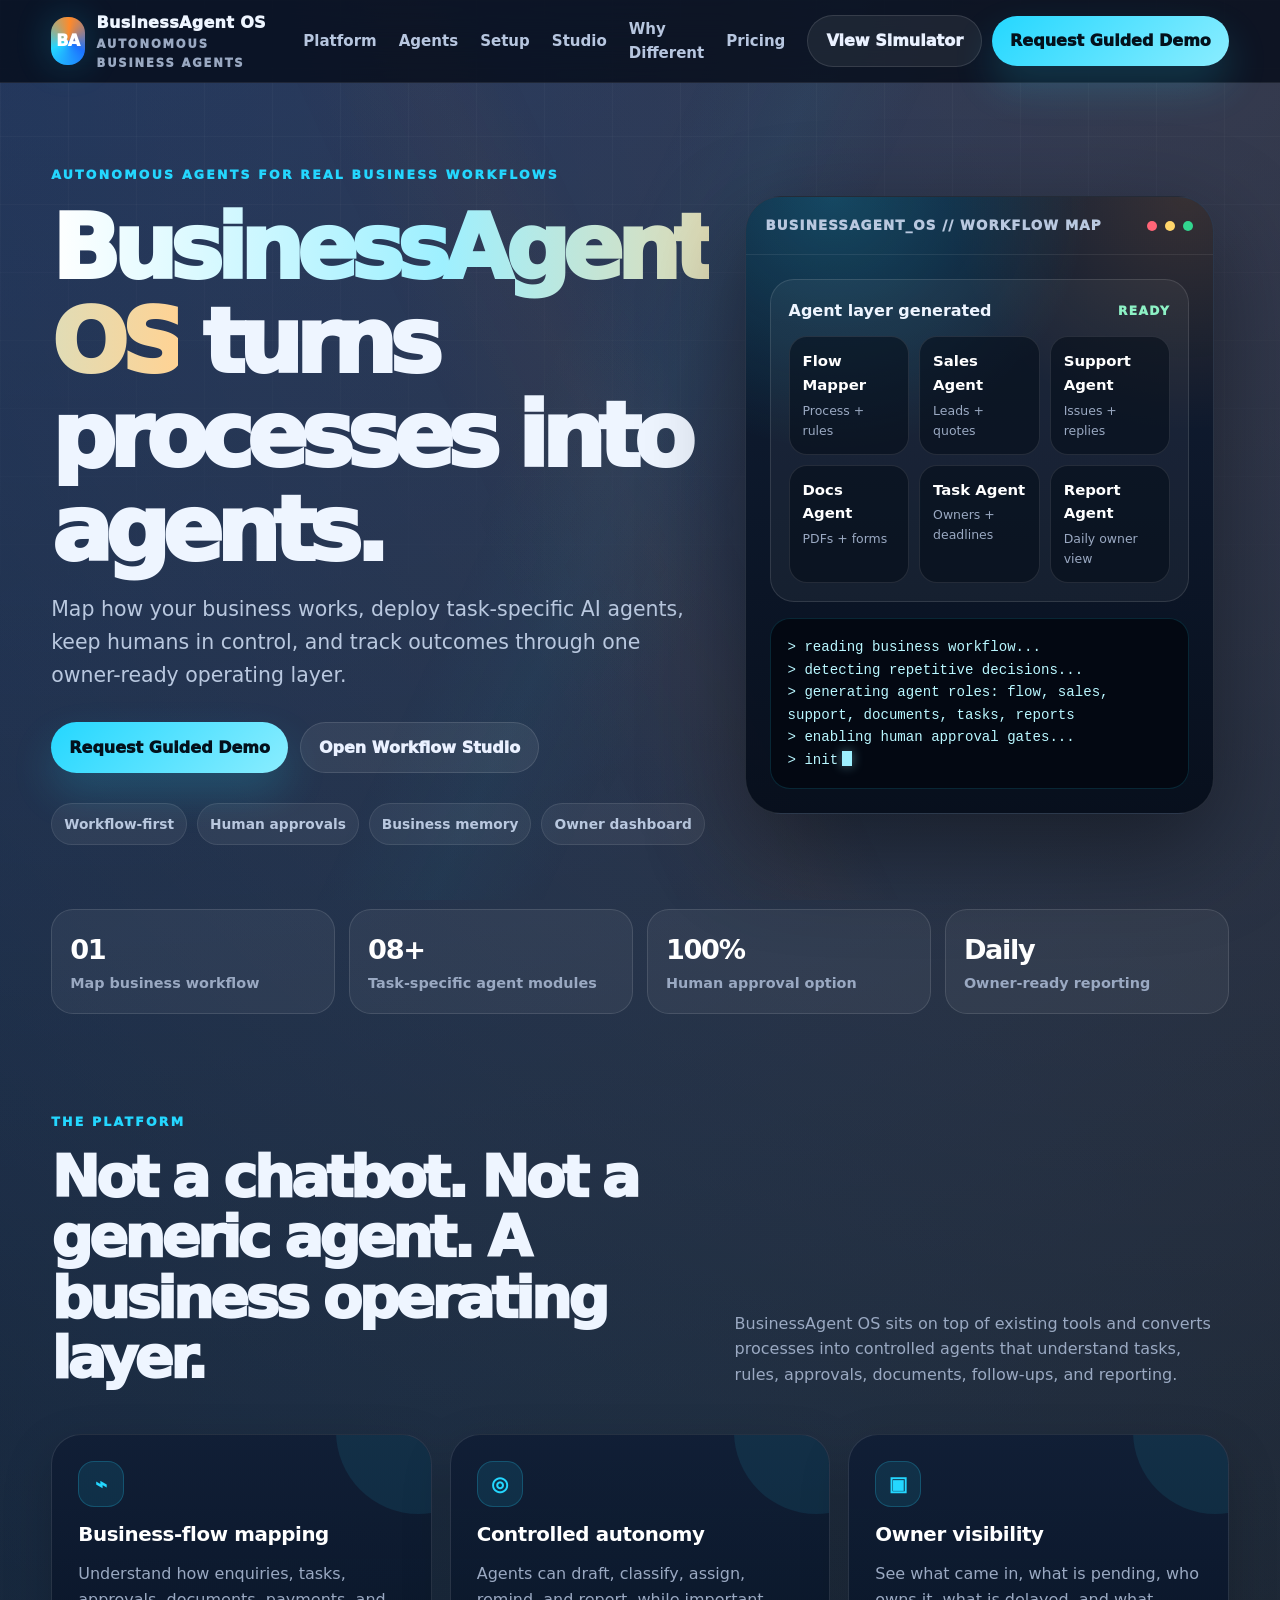
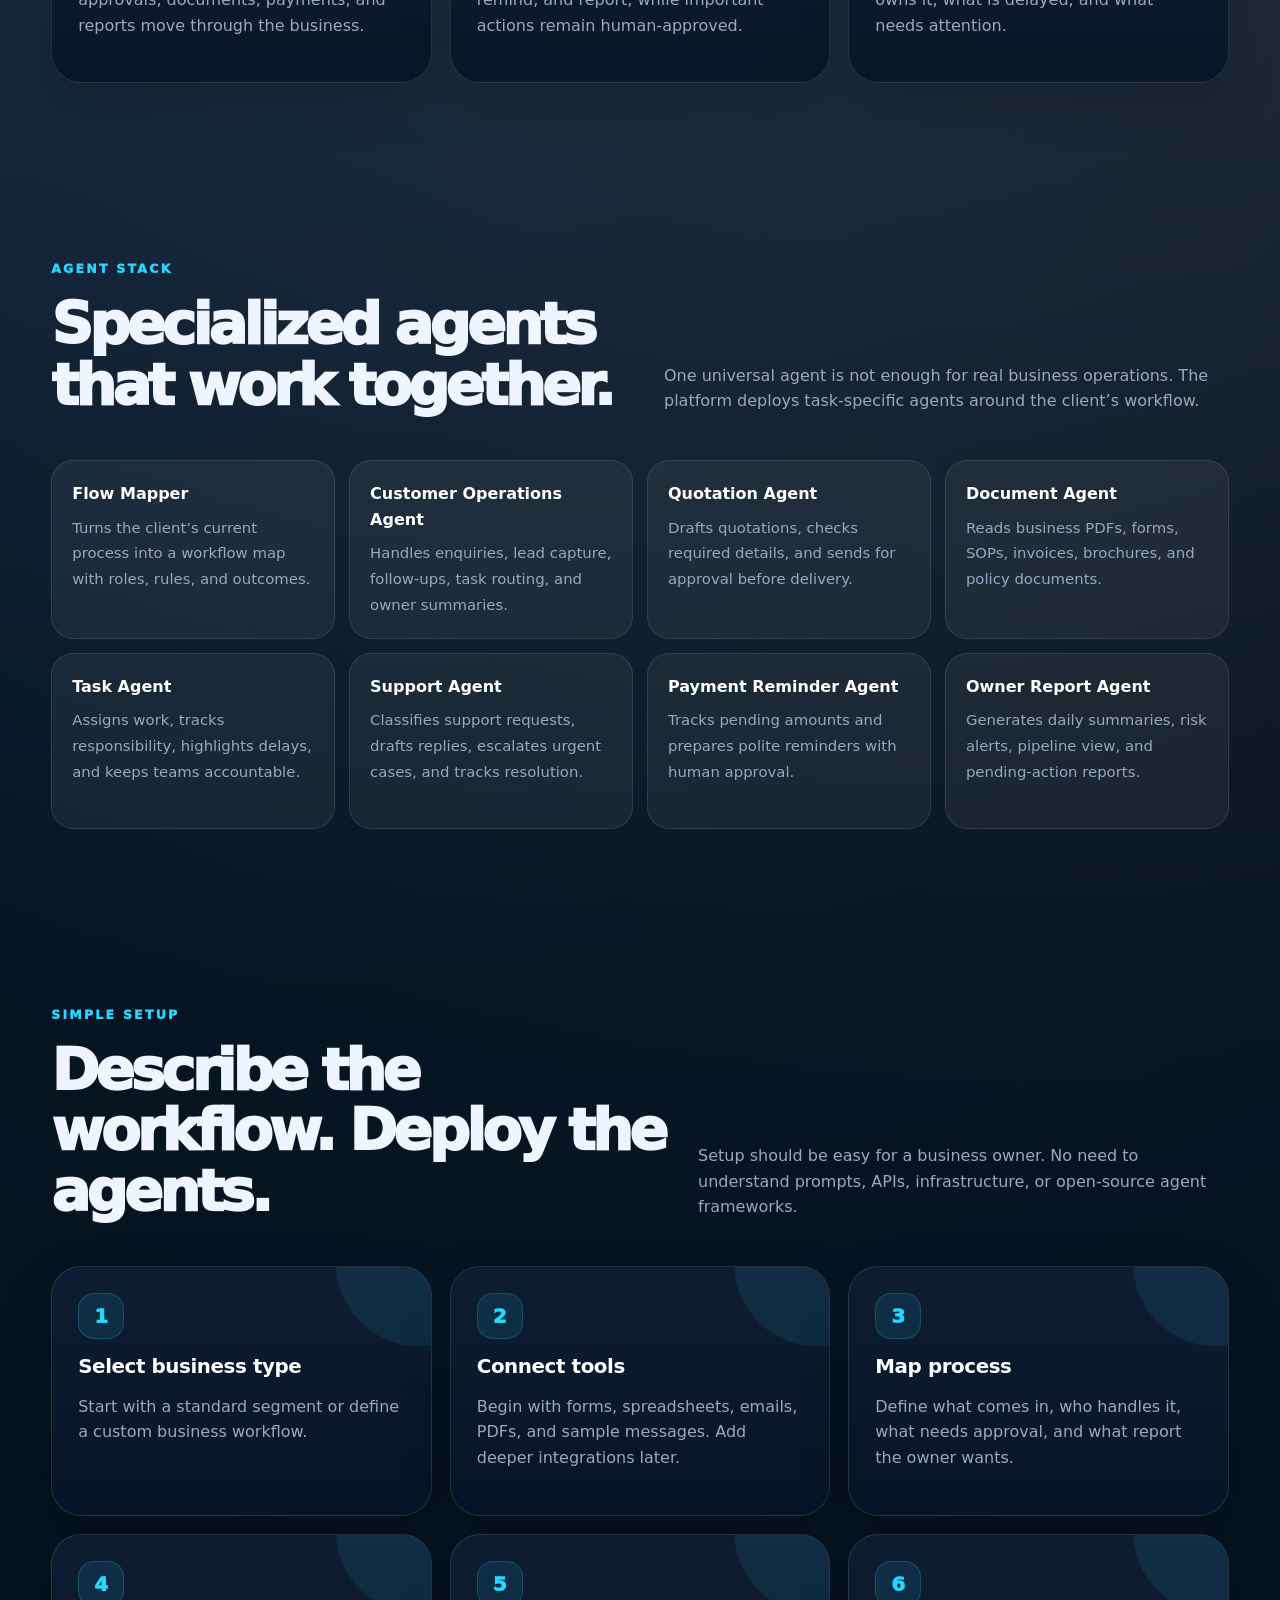
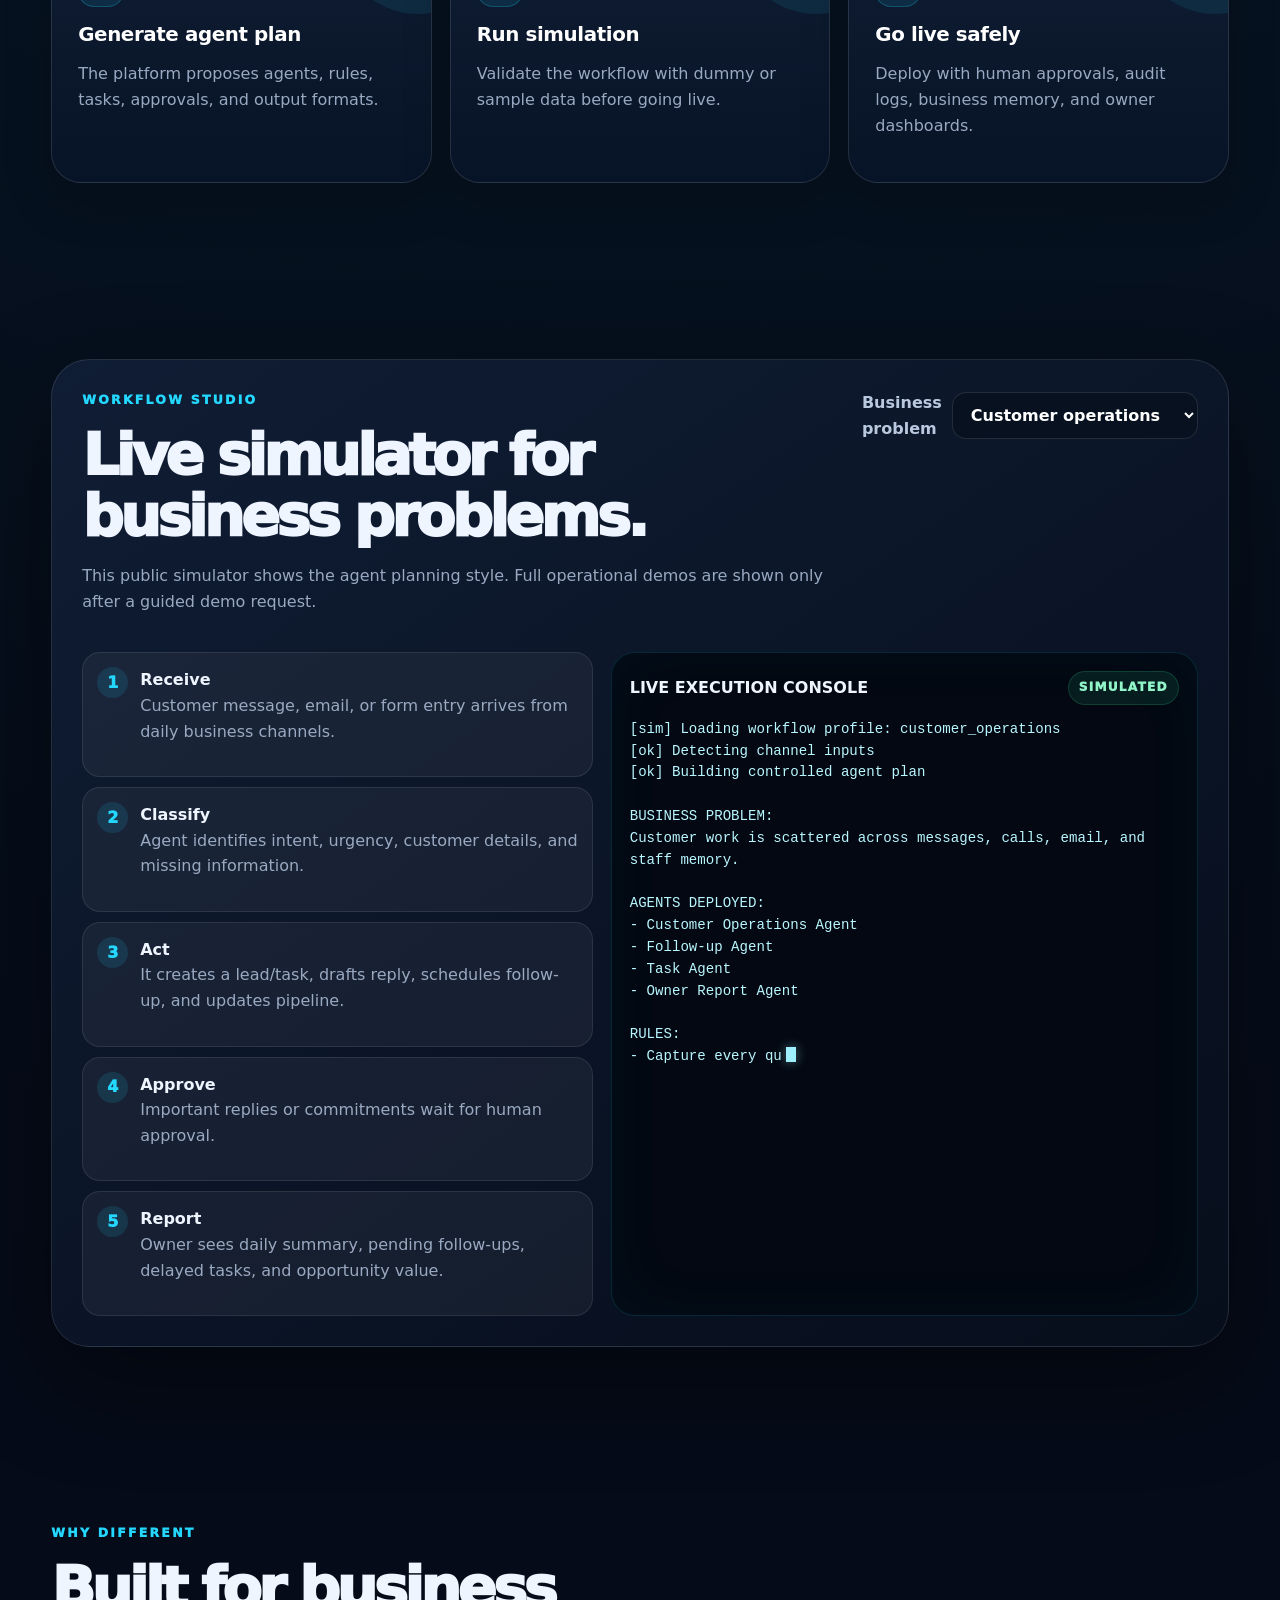
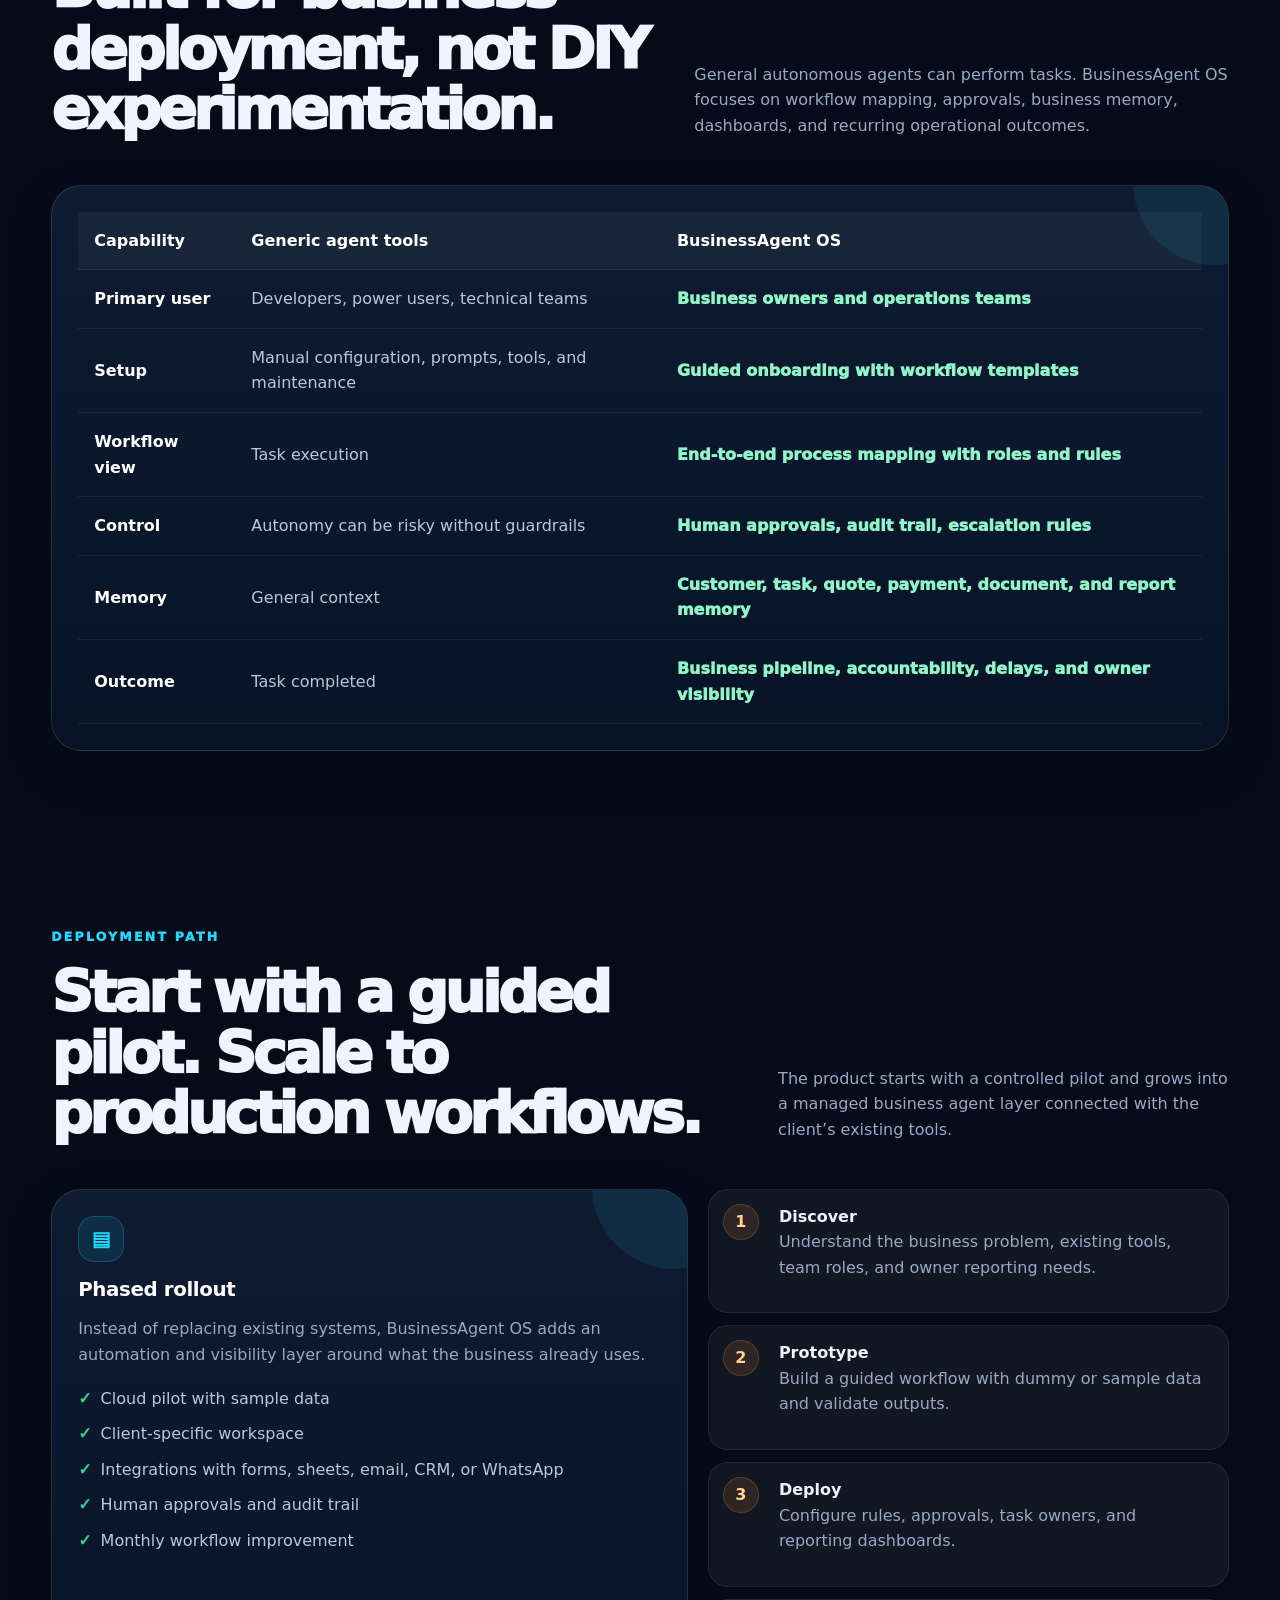
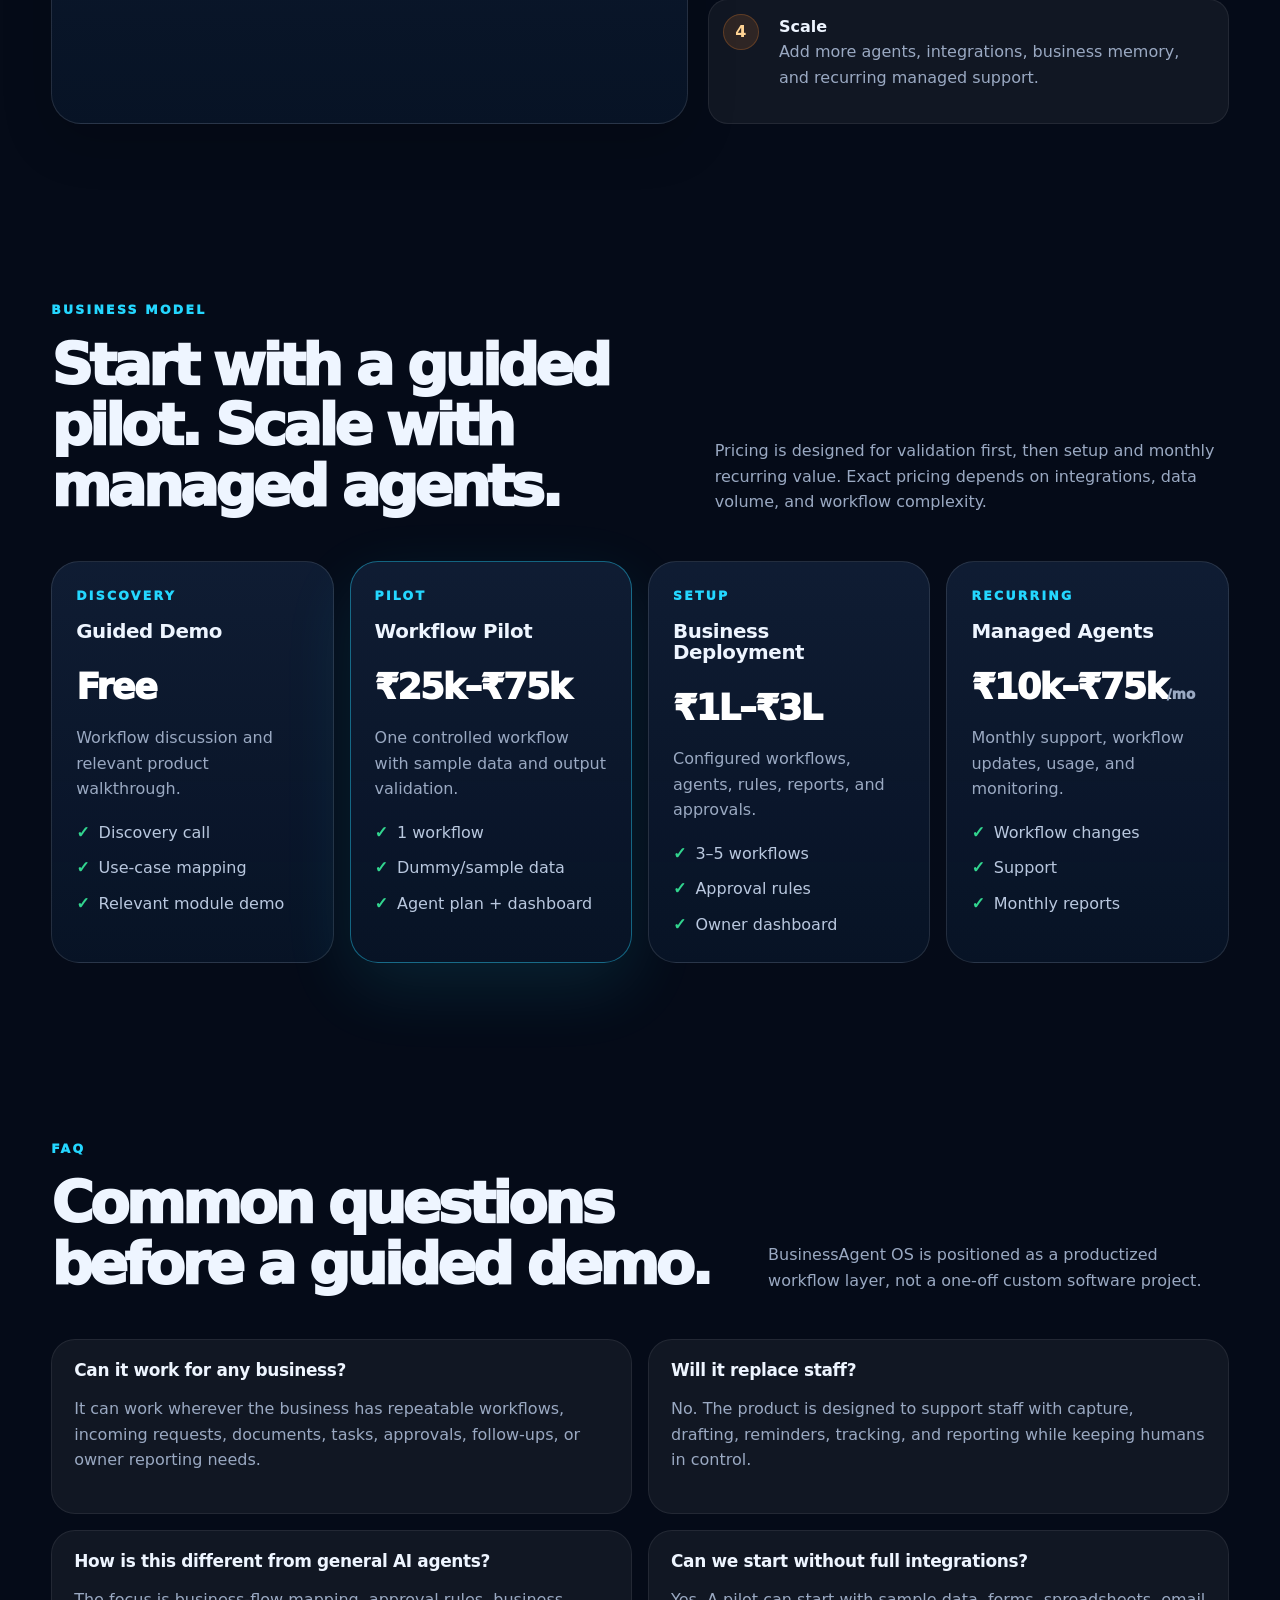
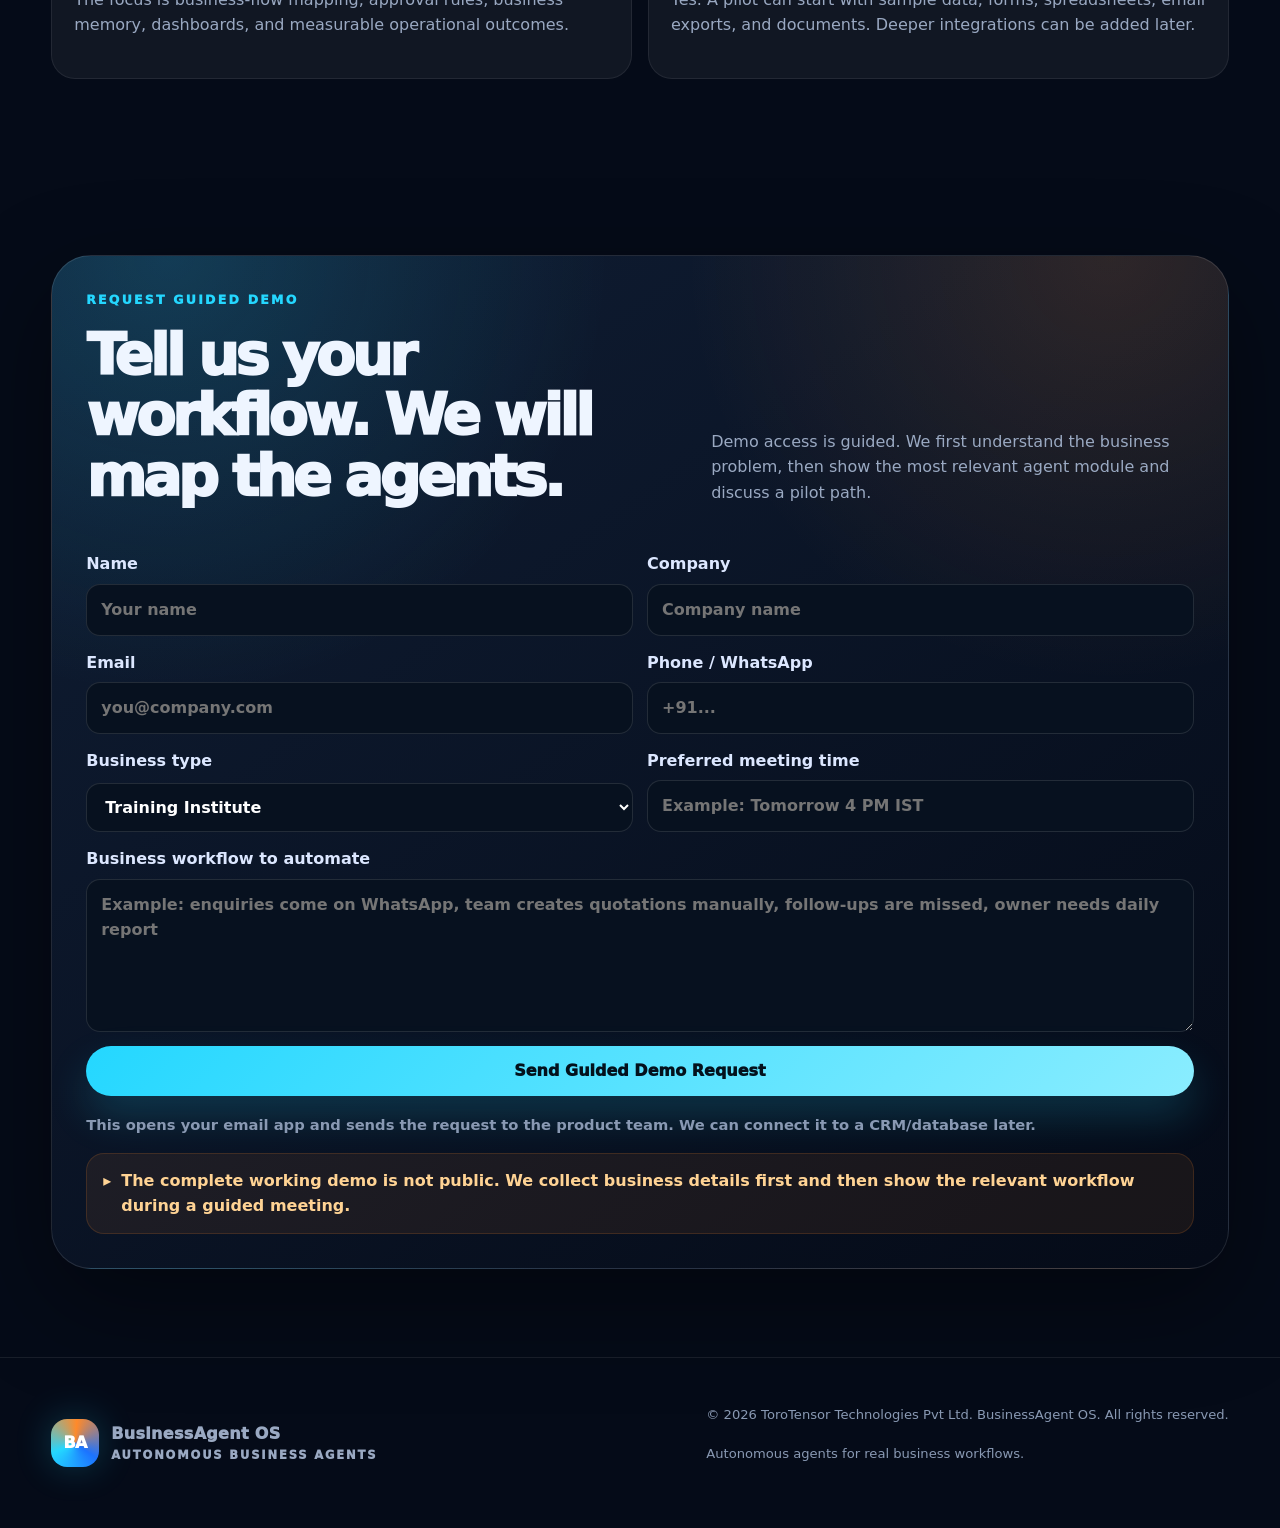
==== index.html @ 876eeb23 "Add files via upload" ====
<!DOCTYPE html>
<html lang="en">
<head>
  <meta charset="UTF-8" />
  <meta name="viewport" content="width=device-width, initial-scale=1.0" />

  <title>BusinessAgent OS | Autonomous Agents for Real Business Workflows</title>
  <meta name="description" content="BusinessAgent OS maps how a business works and deploys controlled AI agents for sales, support, documents, tasks, payments, operations, and owner reporting." />
  <meta name="theme-color" content="#050B18" />
  <meta name="robots" content="index,follow" />
  <meta property="og:title" content="BusinessAgent OS" />
  <meta property="og:description" content="Autonomous agents for real business workflows. Map your process, deploy task-specific agents, and track outcomes." />
  <meta property="og:type" content="website" />

  <style>
    :root{
      --bg:#050B18;
      --bg2:#081426;
      --panel:#0C1629;
      --panel2:#101E35;
      --text:#EEF5FF;
      --muted:#9AA9C2;
      --soft:#C9D8EF;
      --line:rgba(255,255,255,.115);
      --line2:rgba(255,255,255,.075);
      --blue:#1C73FF;
      --cyan:#24D7FF;
      --orange:#FF8A2A;
      --green:#32D58F;
      --red:#FF5876;
      --yellow:#FFD76B;
      --shadow:0 34px 100px rgba(0,0,0,.42);
      --radius:30px;
      --font:Inter, ui-sans-serif, system-ui, -apple-system, BlinkMacSystemFont, "Segoe UI", Roboto, Arial, sans-serif;
    }

    *{box-sizing:border-box}
    html{scroll-behavior:smooth}
    body{
      margin:0;
      font-family:var(--font);
      color:var(--text);
      background:
        radial-gradient(circle at 7% -7%,rgba(28,115,255,.34),transparent 32%),
        radial-gradient(circle at 91% 0%,rgba(255,138,42,.22),transparent 29%),
        radial-gradient(circle at 48% 16%,rgba(36,215,255,.08),transparent 38%),
        var(--bg);
      line-height:1.6;
      overflow-x:hidden;
    }
    body:before{
      content:"";
      position:fixed;inset:0;pointer-events:none;z-index:-2;
      background-image:
        linear-gradient(rgba(255,255,255,.035) 1px,transparent 1px),
        linear-gradient(90deg,rgba(255,255,255,.035) 1px,transparent 1px);
      background-size:68px 68px;
      mask-image:linear-gradient(to bottom,rgba(0,0,0,.92),transparent 78%);
    }
    body:after{
      content:"";
      position:fixed;inset:0;pointer-events:none;z-index:-1;
      background:
        linear-gradient(115deg,transparent 0 42%,rgba(36,215,255,.035) 50%,transparent 58%),
        linear-gradient(245deg,transparent 0 46%,rgba(255,138,42,.032) 52%,transparent 62%);
      opacity:.9;
    }

    a{text-decoration:none;color:inherit}
    button,input,select,textarea{font:inherit}
    button{cursor:pointer}
    .container{width:min(1220px,92%);margin-inline:auto}
    .sr-only{position:absolute;left:-9999px}

    .nav{
      position:sticky;top:0;z-index:50;
      background:rgba(5,11,24,.78);
      border-bottom:1px solid rgba(255,255,255,.08);
      backdrop-filter:blur(22px);
    }
    .nav-inner{
      min-height:82px;
      display:flex;align-items:center;justify-content:space-between;gap:22px;
    }
    .product-brand{display:flex;align-items:center;gap:12px}
    .product-mark{
      width:48px;height:48px;border-radius:16px;
      display:grid;place-items:center;
      background:conic-gradient(from 125deg,var(--blue),var(--cyan),var(--orange),var(--blue));
      box-shadow:0 0 36px rgba(36,215,255,.22);
      color:#fff;font-weight:1000;letter-spacing:-.04em;
    }
    .product-name strong{display:block;font-weight:1000;letter-spacing:.02em}
    .product-name small{display:block;color:var(--muted);font-size:.72rem;letter-spacing:.16em;text-transform:uppercase;font-weight:950}
    .nav-links{display:flex;gap:22px;align-items:center;color:#B7C6DF;font-weight:850;font-size:.94rem}
    .nav-links a{transition:.18s ease}
    .nav-links a:hover{color:white}
    .nav-actions{display:flex;gap:10px;align-items:center}
    .btn{
      min-height:46px;border:0;border-radius:999px;padding:12px 18px;
      display:inline-flex;align-items:center;justify-content:center;gap:9px;
      font-weight:950;white-space:nowrap;transition:.2s ease;
    }
    .btn:hover{transform:translateY(-1px)}
    .btn-primary{background:linear-gradient(135deg,var(--cyan),#8AEDFF);color:#03111C;box-shadow:0 20px 42px rgba(36,215,255,.18)}
    .btn-orange{background:linear-gradient(135deg,var(--orange),#FFD36E);color:#160900;box-shadow:0 20px 42px rgba(255,138,42,.18)}
    .btn-ghost{background:rgba(255,255,255,.065);border:1px solid var(--line);color:#EAF1FF}

    .hero{padding:82px 0 46px}
    .hero-grid{display:grid;grid-template-columns:1.03fr .97fr;gap:36px;align-items:center}
    .eyebrow{
      margin:0 0 16px;color:var(--cyan);text-transform:uppercase;
      letter-spacing:.18em;font-weight:1000;font-size:.78rem;
    }
    h1,h2,h3{margin:0 0 16px;line-height:1.05}
    h1{font-size:clamp(3.3rem,7vw,7.35rem);letter-spacing:-.078em;font-weight:1000}
    h2{font-size:clamp(2.25rem,4.5vw,4.6rem);letter-spacing:-.065em;font-weight:1000}
    h3{font-size:1.24rem;letter-spacing:-.02em}
    p{color:var(--muted);margin:0 0 18px}
    .lead{font-size:clamp(1.06rem,1.6vw,1.28rem);max-width:760px;color:#B9C8DF}
    .gradient-text{
      background:linear-gradient(90deg,#fff,#9EF0FF,#FFD394);
      -webkit-background-clip:text;background-clip:text;color:transparent;
    }
    .hero-actions{display:flex;gap:12px;flex-wrap:wrap;margin:30px 0}
    .trust-row{display:flex;gap:10px;flex-wrap:wrap;margin-top:26px}
    .pill{
      display:inline-flex;align-items:center;gap:8px;padding:9px 12px;border-radius:999px;
      background:rgba(255,255,255,.06);border:1px solid rgba(255,255,255,.09);
      color:#B9C8DF;font-size:.86rem;font-weight:900;
    }

    .console{
      position:relative;overflow:hidden;border-radius:36px;border:1px solid var(--line);
      background:linear-gradient(180deg,rgba(16,30,53,.96),rgba(7,14,27,.96));
      box-shadow:var(--shadow);
    }
    .console:before{
      content:"";position:absolute;inset:-2px;pointer-events:none;
      background:radial-gradient(circle at 19% 0%,rgba(36,215,255,.22),transparent 35%),
                 radial-gradient(circle at 94% 0%,rgba(255,138,42,.16),transparent 31%);
    }
    .console-top{
      position:relative;padding:18px 20px;border-bottom:1px solid var(--line2);
      display:flex;align-items:center;justify-content:space-between;color:#B9C8DF;
      font-weight:950;font-size:.84rem;letter-spacing:.08em;text-transform:uppercase;
    }
    .dots{display:flex;gap:8px}.dot{width:10px;height:10px;border-radius:50%;background:#2D3C55}.dot:nth-child(1){background:#FF6577}.dot:nth-child(2){background:#FFD56A}.dot:nth-child(3){background:#32D58F}
    .console-body{position:relative;padding:24px}
    .os-card{
      border:1px solid var(--line);border-radius:24px;background:rgba(255,255,255,.048);
      padding:18px;margin-bottom:14px;
    }
    .os-card-head{display:flex;justify-content:space-between;gap:12px;align-items:center;margin-bottom:12px}
    .status{color:#8DF1C5;font-weight:1000;font-size:.76rem;letter-spacing:.12em;text-transform:uppercase}
    .agent-map{display:grid;grid-template-columns:repeat(3,1fr);gap:10px}
    .node{
      min-height:84px;border-radius:18px;padding:13px;
      background:rgba(5,11,24,.56);border:1px solid rgba(255,255,255,.10);
      position:relative;overflow:hidden;
    }
    .node:before{
      content:"";position:absolute;inset:0;background:linear-gradient(115deg,transparent,rgba(36,215,255,.05),transparent);
      transform:translateX(-100%);animation:nodeSweep 5.5s ease-in-out infinite;
    }
    .node:nth-child(2):before{animation-delay:.4s}.node:nth-child(3):before{animation-delay:.8s}.node:nth-child(4):before{animation-delay:1.2s}.node:nth-child(5):before{animation-delay:1.6s}.node:nth-child(6):before{animation-delay:2s}
    @keyframes nodeSweep{0%,70%{transform:translateX(-120%)}100%{transform:translateX(120%)}}
    .node b{display:block;color:#fff;font-size:.93rem;position:relative}
    .node span{display:block;color:var(--muted);font-size:.78rem;margin-top:3px;position:relative}
    .terminal{
      margin-top:16px;padding:17px;border-radius:20px;background:#030812;
      border:1px solid rgba(36,215,255,.15);color:#B9F7FF;
      font-family:ui-monospace,SFMono-Regular,Menlo,Consolas,monospace;
      font-size:.88rem;min-height:154px;white-space:pre-wrap;
    }
    .terminal.typing:after,.output-terminal.typing:after{
      content:"";
      display:inline-block;width:10px;height:1.08em;vertical-align:-.15em;margin-left:4px;
      background:#9EF0FF;box-shadow:0 0 12px rgba(158,240,255,.45);
      animation:blinkCursor 1s steps(1,end) infinite;
    }
    @keyframes blinkCursor{0%,49%{opacity:1}50%,100%{opacity:0}}

    .metric-strip{padding:18px 0 10px}
    .metric-grid{display:grid;grid-template-columns:repeat(4,1fr);gap:14px}
    .metric{
      border:1px solid var(--line);background:rgba(255,255,255,.052);border-radius:22px;padding:18px;
    }
    .metric b{display:block;color:white;font-size:1.7rem;letter-spacing:-.05em}
    .metric span{display:block;color:var(--muted);font-size:.9rem;font-weight:850}

    .section{padding:88px 0}
    .section-head{display:flex;justify-content:space-between;gap:30px;align-items:flex-end;margin-bottom:28px}
    .section-head p{max-width:620px}
    .grid-3{display:grid;grid-template-columns:repeat(3,1fr);gap:18px}
    .grid-2{display:grid;grid-template-columns:repeat(2,1fr);gap:20px}
    .card{
      position:relative;overflow:hidden;padding:26px;border-radius:var(--radius);
      background:linear-gradient(180deg,rgba(16,30,53,.92),rgba(8,20,39,.9));
      border:1px solid var(--line);box-shadow:0 18px 50px rgba(0,0,0,.18);
    }
    .card:after{
      content:"";position:absolute;right:-70px;top:-86px;width:165px;height:165px;border-radius:50%;
      background:rgba(36,215,255,.085);pointer-events:none;
    }
    .icon{
      width:46px;height:46px;border-radius:16px;display:grid;place-items:center;margin-bottom:18px;
      background:rgba(36,215,255,.10);color:var(--cyan);border:1px solid rgba(36,215,255,.22);
      font-size:1.25rem;font-weight:1000;
    }
    .card h3{color:white;position:relative}
    .card p,.card ul{position:relative}
    .agent-stack{display:grid;grid-template-columns:repeat(4,1fr);gap:14px}
    .agent-tile{
      padding:20px;border-radius:22px;background:rgba(255,255,255,.055);
      border:1px solid rgba(255,255,255,.10);min-height:176px;transition:.2s ease;
    }
    .agent-tile:hover{transform:translateY(-3px);border-color:rgba(36,215,255,.36);background:rgba(36,215,255,.058)}
    .agent-tile b{display:block;color:white;margin-bottom:8px}
    .agent-tile span{color:var(--muted);font-size:.93rem}

    .studio{
      background:linear-gradient(145deg,rgba(16,30,53,.96),rgba(7,14,27,.96));
      border:1px solid var(--line);border-radius:38px;padding:30px;box-shadow:var(--shadow);
    }
    .studio-top{display:flex;justify-content:space-between;gap:22px;align-items:flex-start;margin-bottom:20px}
    .select-wrap{display:flex;align-items:center;gap:10px;color:#B9C8DF;font-weight:900}
    select,input,textarea{
      background:#07111F;color:white;border:1px solid var(--line);border-radius:14px;
      padding:12px 14px;outline:none;
    }
    input,textarea{width:100%}
    select:focus,input:focus,textarea:focus{border-color:rgba(36,215,255,.52);box-shadow:0 0 0 4px rgba(36,215,255,.08)}
    .sim-grid{display:grid;grid-template-columns:1fr 1.15fr;gap:18px}
    .workflow-list{display:grid;gap:10px}
    .step{
      display:flex;gap:12px;align-items:flex-start;padding:14px;border-radius:18px;
      background:rgba(255,255,255,.05);border:1px solid rgba(255,255,255,.09);
      transition:.18s ease;
    }
    .step:hover{border-color:rgba(36,215,255,.28);background:rgba(36,215,255,.055)}
    .step-num{
      flex:0 0 31px;height:31px;border-radius:50%;display:grid;place-items:center;
      background:rgba(36,215,255,.12);color:var(--cyan);font-weight:1000;
    }
    .sim-output{
      background:#030812;border:1px solid rgba(36,215,255,.15);border-radius:24px;
      padding:18px;min-height:390px;
      box-shadow:inset 0 0 70px rgba(36,215,255,.035);
    }
    .output-head{display:flex;justify-content:space-between;gap:12px;align-items:center;margin-bottom:14px}
    .chip{
      display:inline-flex;padding:6px 10px;border-radius:999px;background:rgba(50,213,143,.1);
      color:#91F5C9;border:1px solid rgba(50,213,143,.18);font-size:.76rem;font-weight:1000;
      text-transform:uppercase;letter-spacing:.1em;
    }
    .output-body{
      white-space:pre-wrap;color:#B9F7FF;font-family:ui-monospace,SFMono-Regular,Menlo,Consolas,monospace;
      font-size:.88rem;line-height:1.55;
    }
    .output-terminal{min-height:320px}

    .comparison{overflow:auto}
    table{width:100%;border-collapse:separate;border-spacing:0;min-width:760px}
    th,td{padding:16px;border-bottom:1px solid var(--line2);text-align:left}
    th{color:white;background:rgba(255,255,255,.045)}
    td{color:#B9C8DF}
    td strong{color:white}
    .yes{color:#91F5C9;font-weight:1000}
    .warn{color:#FFD76B;font-weight:1000}

    .deployment{
      display:grid;grid-template-columns:1.1fr .9fr;gap:20px;align-items:stretch;
    }
    .timeline{display:grid;gap:12px}
    .timeline-row{
      display:grid;grid-template-columns:44px 1fr;gap:12px;align-items:flex-start;
      padding:14px;border-radius:20px;background:rgba(255,255,255,.05);border:1px solid var(--line2);
    }
    .timeline-row b:first-child{
      width:36px;height:36px;border-radius:50%;display:grid;place-items:center;
      background:rgba(255,138,42,.12);color:#FFD394;border:1px solid rgba(255,138,42,.24);
    }

    .pricing{display:grid;grid-template-columns:repeat(4,1fr);gap:16px}
    .price-card{
      background:linear-gradient(180deg,rgba(16,30,53,.94),rgba(8,20,39,.9));
      border:1px solid var(--line);border-radius:28px;padding:24px;
    }
    .price-card.featured{border-color:rgba(36,215,255,.42);box-shadow:0 24px 70px rgba(36,215,255,.11)}
    .price{font-size:2.2rem;font-weight:1000;color:white;letter-spacing:-.05em;margin:10px 0}
    .price small{font-size:.85rem;color:var(--muted);letter-spacing:0}
    ul.clean{list-style:none;padding:0;margin:18px 0 0;display:grid;gap:10px}
    ul.clean li{color:#B9C8DF;display:flex;gap:9px}
    ul.clean li:before{content:"✓";color:var(--green);font-weight:1000}

    .faq-grid{display:grid;grid-template-columns:repeat(2,1fr);gap:16px}
    .faq{padding:22px;border-radius:24px;background:rgba(255,255,255,.052);border:1px solid var(--line2)}
    .faq h3{font-size:1.06rem}

    .request{
      background:
        radial-gradient(circle at 10% 0%,rgba(36,215,255,.17),transparent 30%),
        radial-gradient(circle at 90% 0%,rgba(255,138,42,.14),transparent 29%),
        linear-gradient(145deg,rgba(16,30,53,.98),rgba(5,11,24,.98));
      border:1px solid var(--line);border-radius:40px;padding:34px;box-shadow:var(--shadow);
    }
    .form-grid{display:grid;grid-template-columns:repeat(2,1fr);gap:14px}
    label{display:grid;gap:7px;color:#DCE7FF;font-weight:900}
    label.full{grid-column:1/-1}
    .subtle-note{font-size:.92rem;color:#8999B3;margin-top:10px}
    .form-note{
      margin-top:16px;
      display:flex;gap:10px;align-items:flex-start;
      padding:14px 16px;border-radius:18px;
      background:rgba(255,138,42,.08);border:1px solid rgba(255,138,42,.16);
      color:#FFD394;font-weight:800;
    }

    .footer{padding:46px 0;border-top:1px solid rgba(255,255,255,.08);color:var(--muted)}
    .footer-inner{display:flex;justify-content:space-between;gap:20px;flex-wrap:wrap}
    .footer a{color:#C7D6EC}
    .mini{font-size:.82rem;color:#8999B3}

    @media(max-width:1060px){
      .nav-links{display:none}
      .hero-grid,.grid-2,.sim-grid,.deployment{grid-template-columns:1fr}
      .grid-3{grid-template-columns:1fr 1fr}
      .agent-stack{grid-template-columns:repeat(2,1fr)}
      .pricing{grid-template-columns:repeat(2,1fr)}
      .metric-grid{grid-template-columns:repeat(2,1fr)}
    }
    @media(max-width:680px){
      .nav-actions .btn-ghost{display:none}
      .product-name small{display:none}
      .hero{padding-top:48px}
      h1{font-size:3.15rem}
      .grid-3,.pricing,.form-grid,.faq-grid,.metric-grid{grid-template-columns:1fr}
      .agent-stack{grid-template-columns:1fr}
      .agent-map{grid-template-columns:1fr}
      .section-head{display:block}
      .studio-top{display:block}
      .select-wrap{margin-top:12px;align-items:flex-start;flex-direction:column}
      select{width:100%}
      .request{padding:24px}
    }
  </style>
</head>

<body>
  <nav class="nav">
    <div class="container nav-inner">
      <a class="product-brand" href="#" aria-label="BusinessAgent OS home">
        <span class="product-mark">BA</span>
        <span class="product-name">
          <strong>BusinessAgent OS</strong>
          <small>Autonomous Business Agents</small>
        </span>
      </a>

      <div class="nav-links">
        <a href="#platform">Platform</a>
        <a href="#agents">Agents</a>
        <a href="#setup">Setup</a>
        <a href="#studio">Studio</a>
        <a href="#difference">Why Different</a>
        <a href="#pricing">Pricing</a>
      </div>

      <div class="nav-actions">
        <a class="btn btn-ghost" href="#studio">View Simulator</a>
        <a class="btn btn-primary" href="#request-demo">Request Guided Demo</a>
      </div>
    </div>
  </nav>

  <main>
    <section class="hero">
      <div class="container hero-grid">
        <div>
          <p class="eyebrow">Autonomous agents for real business workflows</p>
          <h1><span class="gradient-text">BusinessAgent OS</span> turns processes into agents.</h1>
          <p class="lead">
            Map how your business works, deploy task-specific AI agents, keep humans in control, and track outcomes through one owner-ready operating layer.
          </p>

          <div class="hero-actions">
            <a class="btn btn-primary" href="#request-demo">Request Guided Demo</a>
            <a class="btn btn-ghost" href="#studio">Open Workflow Studio</a>
          </div>

          <div class="trust-row">
            <span class="pill">Workflow-first</span>
            <span class="pill">Human approvals</span>
            <span class="pill">Business memory</span>
            <span class="pill">Owner dashboard</span>
          </div>
        </div>

        <div class="console" aria-label="BusinessAgent OS live console">
          <div class="console-top">
            <span>BUSINESSAGENT_OS // WORKFLOW MAP</span>
            <span class="dots"><i class="dot"></i><i class="dot"></i><i class="dot"></i></span>
          </div>
          <div class="console-body">
            <div class="os-card">
              <div class="os-card-head">
                <strong>Agent layer generated</strong>
                <span class="status">READY</span>
              </div>
              <div class="agent-map">
                <div class="node"><b>Flow Mapper</b><span>Process + rules</span></div>
                <div class="node"><b>Sales Agent</b><span>Leads + quotes</span></div>
                <div class="node"><b>Support Agent</b><span>Issues + replies</span></div>
                <div class="node"><b>Docs Agent</b><span>PDFs + forms</span></div>
                <div class="node"><b>Task Agent</b><span>Owners + deadlines</span></div>
                <div class="node"><b>Report Agent</b><span>Daily owner view</span></div>
              </div>
            </div>
            <div class="terminal typing" id="heroTerminal"></div>
          </div>
        </div>
      </div>
    </section>

    <section class="metric-strip">
      <div class="container metric-grid">
        <div class="metric"><b>01</b><span>Map business workflow</span></div>
        <div class="metric"><b>08+</b><span>Task-specific agent modules</span></div>
        <div class="metric"><b>100%</b><span>Human approval option</span></div>
        <div class="metric"><b>Daily</b><span>Owner-ready reporting</span></div>
      </div>
    </section>

    <section class="section" id="platform">
      <div class="container">
        <div class="section-head">
          <div>
            <p class="eyebrow">The platform</p>
            <h2>Not a chatbot. Not a generic agent. A business operating layer.</h2>
          </div>
          <p>
            BusinessAgent OS sits on top of existing tools and converts processes into controlled agents that understand tasks, rules, approvals, documents, follow-ups, and reporting.
          </p>
        </div>

        <div class="grid-3">
          <article class="card">
            <div class="icon">⌁</div>
            <h3>Business-flow mapping</h3>
            <p>Understand how enquiries, tasks, approvals, documents, payments, and reports move through the business.</p>
          </article>
          <article class="card">
            <div class="icon">◎</div>
            <h3>Controlled autonomy</h3>
            <p>Agents can draft, classify, assign, remind, and report, while important actions remain human-approved.</p>
          </article>
          <article class="card">
            <div class="icon">▣</div>
            <h3>Owner visibility</h3>
            <p>See what came in, what is pending, who owns it, what is delayed, and what needs attention.</p>
          </article>
        </div>
      </div>
    </section>

    <section class="section" id="agents">
      <div class="container">
        <div class="section-head">
          <div>
            <p class="eyebrow">Agent stack</p>
            <h2>Specialized agents that work together.</h2>
          </div>
          <p>
            One universal agent is not enough for real business operations. The platform deploys task-specific agents around the client’s workflow.
          </p>
        </div>

        <div class="agent-stack">
          <div class="agent-tile"><b>Flow Mapper</b><span>Turns the client’s current process into a workflow map with roles, rules, and outcomes.</span></div>
          <div class="agent-tile"><b>Customer Operations Agent</b><span>Handles enquiries, lead capture, follow-ups, task routing, and owner summaries.</span></div>
          <div class="agent-tile"><b>Quotation Agent</b><span>Drafts quotations, checks required details, and sends for approval before delivery.</span></div>
          <div class="agent-tile"><b>Document Agent</b><span>Reads business PDFs, forms, SOPs, invoices, brochures, and policy documents.</span></div>
          <div class="agent-tile"><b>Task Agent</b><span>Assigns work, tracks responsibility, highlights delays, and keeps teams accountable.</span></div>
          <div class="agent-tile"><b>Support Agent</b><span>Classifies support requests, drafts replies, escalates urgent cases, and tracks resolution.</span></div>
          <div class="agent-tile"><b>Payment Reminder Agent</b><span>Tracks pending amounts and prepares polite reminders with human approval.</span></div>
          <div class="agent-tile"><b>Owner Report Agent</b><span>Generates daily summaries, risk alerts, pipeline view, and pending-action reports.</span></div>
        </div>
      </div>
    </section>

    <section class="section" id="setup">
      <div class="container">
        <div class="section-head">
          <div>
            <p class="eyebrow">Simple setup</p>
            <h2>Describe the workflow. Deploy the agents.</h2>
          </div>
          <p>
            Setup should be easy for a business owner. No need to understand prompts, APIs, infrastructure, or open-source agent frameworks.
          </p>
        </div>

        <div class="grid-3">
          <article class="card"><div class="icon">1</div><h3>Select business type</h3><p>Start with a standard segment or define a custom business workflow.</p></article>
          <article class="card"><div class="icon">2</div><h3>Connect tools</h3><p>Begin with forms, spreadsheets, emails, PDFs, and sample messages. Add deeper integrations later.</p></article>
          <article class="card"><div class="icon">3</div><h3>Map process</h3><p>Define what comes in, who handles it, what needs approval, and what report the owner wants.</p></article>
          <article class="card"><div class="icon">4</div><h3>Generate agent plan</h3><p>The platform proposes agents, rules, tasks, approvals, and output formats.</p></article>
          <article class="card"><div class="icon">5</div><h3>Run simulation</h3><p>Validate the workflow with dummy or sample data before going live.</p></article>
          <article class="card"><div class="icon">6</div><h3>Go live safely</h3><p>Deploy with human approvals, audit logs, business memory, and owner dashboards.</p></article>
        </div>
      </div>
    </section>

    <section class="section" id="studio">
      <div class="container">
        <div class="studio">
          <div class="studio-top">
            <div>
              <p class="eyebrow">Workflow Studio</p>
              <h2>Live simulator for business problems.</h2>
              <p>This public simulator shows the agent planning style. Full operational demos are shown only after a guided demo request.</p>
            </div>
            <label class="select-wrap">
              Business problem
              <select id="scenarioSelect">
                <option value="customer">Customer operations</option>
                <option value="sales">Sales and quotations</option>
                <option value="support">Customer support</option>
                <option value="documents">Document processing</option>
                <option value="payments">Payment reminders</option>
                <option value="operations">Operations tracking</option>
              </select>
            </label>
          </div>

          <div class="sim-grid">
            <div class="workflow-list" id="workflowSteps"></div>
            <div class="sim-output">
              <div class="output-head">
                <strong>LIVE EXECUTION CONSOLE</strong>
                <span class="chip">SIMULATED</span>
              </div>
              <div class="output-body output-terminal" id="simOutput"></div>
            </div>
          </div>
        </div>
      </div>
    </section>

    <section class="section" id="difference">
      <div class="container">
        <div class="section-head">
          <div>
            <p class="eyebrow">Why different</p>
            <h2>Built for business deployment, not DIY experimentation.</h2>
          </div>
          <p>
            General autonomous agents can perform tasks. BusinessAgent OS focuses on workflow mapping, approvals, business memory, dashboards, and recurring operational outcomes.
          </p>
        </div>

        <div class="card comparison">
          <table>
            <thead>
              <tr>
                <th>Capability</th>
                <th>Generic agent tools</th>
                <th>BusinessAgent OS</th>
              </tr>
            </thead>
            <tbody>
              <tr><td><strong>Primary user</strong></td><td>Developers, power users, technical teams</td><td><span class="yes">Business owners and operations teams</span></td></tr>
              <tr><td><strong>Setup</strong></td><td>Manual configuration, prompts, tools, and maintenance</td><td><span class="yes">Guided onboarding with workflow templates</span></td></tr>
              <tr><td><strong>Workflow view</strong></td><td>Task execution</td><td><span class="yes">End-to-end process mapping with roles and rules</span></td></tr>
              <tr><td><strong>Control</strong></td><td>Autonomy can be risky without guardrails</td><td><span class="yes">Human approvals, audit trail, escalation rules</span></td></tr>
              <tr><td><strong>Memory</strong></td><td>General context</td><td><span class="yes">Customer, task, quote, payment, document, and report memory</span></td></tr>
              <tr><td><strong>Outcome</strong></td><td>Task completed</td><td><span class="yes">Business pipeline, accountability, delays, and owner visibility</span></td></tr>
            </tbody>
          </table>
        </div>
      </div>
    </section>

    <section class="section" id="deployment">
      <div class="container">
        <div class="section-head">
          <div>
            <p class="eyebrow">Deployment path</p>
            <h2>Start with a guided pilot. Scale to production workflows.</h2>
          </div>
          <p>
            The product starts with a controlled pilot and grows into a managed business agent layer connected with the client’s existing tools.
          </p>
        </div>

        <div class="deployment">
          <article class="card">
            <div class="icon">▤</div>
            <h3>Phased rollout</h3>
            <p>Instead of replacing existing systems, BusinessAgent OS adds an automation and visibility layer around what the business already uses.</p>
            <ul class="clean">
              <li>Cloud pilot with sample data</li>
              <li>Client-specific workspace</li>
              <li>Integrations with forms, sheets, email, CRM, or WhatsApp</li>
              <li>Human approvals and audit trail</li>
              <li>Monthly workflow improvement</li>
            </ul>
          </article>

          <div class="timeline">
            <div class="timeline-row"><b>1</b><div><strong>Discover</strong><p>Understand the business problem, existing tools, team roles, and owner reporting needs.</p></div></div>
            <div class="timeline-row"><b>2</b><div><strong>Prototype</strong><p>Build a guided workflow with dummy or sample data and validate outputs.</p></div></div>
            <div class="timeline-row"><b>3</b><div><strong>Deploy</strong><p>Configure rules, approvals, task owners, and reporting dashboards.</p></div></div>
            <div class="timeline-row"><b>4</b><div><strong>Scale</strong><p>Add more agents, integrations, business memory, and recurring managed support.</p></div></div>
          </div>
        </div>
      </div>
    </section>

    <section class="section" id="pricing">
      <div class="container">
        <div class="section-head">
          <div>
            <p class="eyebrow">Business model</p>
            <h2>Start with a guided pilot. Scale with managed agents.</h2>
          </div>
          <p>
            Pricing is designed for validation first, then setup and monthly recurring value. Exact pricing depends on integrations, data volume, and workflow complexity.
          </p>
        </div>

        <div class="pricing">
          <article class="price-card">
            <p class="eyebrow">Discovery</p>
            <h3>Guided Demo</h3>
            <div class="price">Free</div>
            <p>Workflow discussion and relevant product walkthrough.</p>
            <ul class="clean"><li>Discovery call</li><li>Use-case mapping</li><li>Relevant module demo</li></ul>
          </article>
          <article class="price-card featured">
            <p class="eyebrow">Pilot</p>
            <h3>Workflow Pilot</h3>
            <div class="price">₹25k–₹75k</div>
            <p>One controlled workflow with sample data and output validation.</p>
            <ul class="clean"><li>1 workflow</li><li>Dummy/sample data</li><li>Agent plan + dashboard</li></ul>
          </article>
          <article class="price-card">
            <p class="eyebrow">Setup</p>
            <h3>Business Deployment</h3>
            <div class="price">₹1L–₹3L</div>
            <p>Configured workflows, agents, rules, reports, and approvals.</p>
            <ul class="clean"><li>3–5 workflows</li><li>Approval rules</li><li>Owner dashboard</li></ul>
          </article>
          <article class="price-card">
            <p class="eyebrow">Recurring</p>
            <h3>Managed Agents</h3>
            <div class="price">₹10k–₹75k<small>/mo</small></div>
            <p>Monthly support, workflow updates, usage, and monitoring.</p>
            <ul class="clean"><li>Workflow changes</li><li>Support</li><li>Monthly reports</li></ul>
          </article>
        </div>
      </div>
    </section>

    <section class="section" id="faq">
      <div class="container">
        <div class="section-head">
          <div>
            <p class="eyebrow">FAQ</p>
            <h2>Common questions before a guided demo.</h2>
          </div>
          <p>BusinessAgent OS is positioned as a productized workflow layer, not a one-off custom software project.</p>
        </div>

        <div class="faq-grid">
          <article class="faq"><h3>Can it work for any business?</h3><p>It can work wherever the business has repeatable workflows, incoming requests, documents, tasks, approvals, follow-ups, or owner reporting needs.</p></article>
          <article class="faq"><h3>Will it replace staff?</h3><p>No. The product is designed to support staff with capture, drafting, reminders, tracking, and reporting while keeping humans in control.</p></article>
          <article class="faq"><h3>How is this different from general AI agents?</h3><p>The focus is business-flow mapping, approval rules, business memory, dashboards, and measurable operational outcomes.</p></article>
          <article class="faq"><h3>Can we start without full integrations?</h3><p>Yes. A pilot can start with sample data, forms, spreadsheets, email exports, and documents. Deeper integrations can be added later.</p></article>
        </div>
      </div>
    </section>

    <section class="section" id="request-demo">
      <div class="container">
        <div class="request">
          <div class="section-head">
            <div>
              <p class="eyebrow">Request guided demo</p>
              <h2>Tell us your workflow. We will map the agents.</h2>
            </div>
            <p>
              Demo access is guided. We first understand the business problem, then show the most relevant agent module and discuss a pilot path.
            </p>
          </div>

          <form id="demoForm" class="form-grid">
            <label>Name<input id="name" type="text" placeholder="Your name" required></label>
            <label>Company<input id="company" type="text" placeholder="Company name"></label>
            <label>Email<input id="email" type="email" placeholder="you@company.com" required></label>
            <label>Phone / WhatsApp<input id="phone" type="tel" placeholder="+91..." required></label>
            <label>Business type
              <select id="segment">
                <option>Training Institute</option>
                <option>Clinic / Diagnostic Center</option>
                <option>Dealer / Distributor</option>
                <option>Real Estate Consultant</option>
                <option>Service Business</option>
                <option>Manufacturing / Operations</option>
                <option>Custom Business Workflow</option>
              </select>
            </label>
            <label>Preferred meeting time<input id="meeting" type="text" placeholder="Example: Tomorrow 4 PM IST"></label>
            <label class="full">Business workflow to automate
              <textarea id="message" rows="5" placeholder="Example: enquiries come on WhatsApp, team creates quotations manually, follow-ups are missed, owner needs daily report"></textarea>
            </label>
            <label class="full">
              <button class="btn btn-primary" type="submit">Send Guided Demo Request</button>
              <span class="subtle-note">This opens your email app and sends the request to the product team. We can connect it to a CRM/database later.</span>
            </label>
          </form>

          <div class="form-note">
            <span>▸</span>
            <span>The complete working demo is not public. We collect business details first and then show the relevant workflow during a guided meeting.</span>
          </div>
        </div>
      </div>
    </section>
  </main>

  <footer class="footer">
    <div class="container footer-inner">
      <div class="product-brand">
        <span class="product-mark">BA</span>
        <span class="product-name">
          <strong>BusinessAgent OS</strong>
          <small>Autonomous Business Agents</small>
        </span>
      </div>
      <div>
        <p class="mini">© <span id="year"></span> ToroTensor Technologies Pvt Ltd. BusinessAgent OS. All rights reserved.</p>
        <p class="mini">Autonomous agents for real business workflows.</p>
      </div>
    </div>
  </footer>

  <script>
    const heroLines = [
      "> reading business workflow...",
      "> detecting repetitive decisions...",
      "> generating agent roles: flow, sales, support, documents, tasks, reports",
      "> enabling human approval gates...",
      "> initializing business memory...",
      "> owner dashboard ready.",
      "> system status: guided deployment mode"
    ];

    const scenarios = {
      customer: {
        steps: [
          ["Receive", "Customer message, email, or form entry arrives from daily business channels."],
          ["Classify", "Agent identifies intent, urgency, customer details, and missing information."],
          ["Act", "It creates a lead/task, drafts reply, schedules follow-up, and updates pipeline."],
          ["Approve", "Important replies or commitments wait for human approval."],
          ["Report", "Owner sees daily summary, pending follow-ups, delayed tasks, and opportunity value."]
        ],
        output: `[sim] Loading workflow profile: customer_operations
[ok] Detecting channel inputs
[ok] Building controlled agent plan

BUSINESS PROBLEM:
Customer work is scattered across messages, calls, email, and staff memory.

AGENTS DEPLOYED:
- Customer Operations Agent
- Follow-up Agent
- Task Agent
- Owner Report Agent

RULES:
- Capture every qualified customer input
- Draft replies but keep approvals enabled
- Track all follow-ups until closure
- Report pending work to owner daily

OUTCOME:
Customer work becomes visible, trackable, and recoverable.`
      },
      sales: {
        steps: [
          ["Capture", "Sales request is captured from message, email, form, or spreadsheet."],
          ["Qualify", "Agent extracts product, quantity, urgency, value, location, and missing details."],
          ["Quote", "Quotation Agent drafts pricing and asks for approval before sending."],
          ["Follow-up", "Follow-up Agent tracks next action until the deal is closed or lost."],
          ["Report", "Owner Report Agent shows pipeline value, delayed quotes, and pending actions."]
        ],
        output: `[sim] Loading workflow profile: sales_and_quotations
[ok] Reading pricing and approval rules
[ok] Creating quote-control workflow

BUSINESS PROBLEM:
Sales enquiries are received, but quotations and follow-ups are not consistently tracked.

AGENTS DEPLOYED:
- Lead Agent
- Quotation Agent
- Follow-up Agent
- Owner Report Agent

RULES:
- No quotation without approval
- High-value leads assigned to senior team
- Follow-up every 24 hours until status changes
- Owner receives daily pipeline report

OUTCOME:
No enquiry gets buried. Every quote and opportunity becomes visible.`
      },
      support: {
        steps: [
          ["Receive", "Support request arrives from WhatsApp, email, website, or staff entry."],
          ["Classify", "Agent identifies issue type, urgency, customer, and required department."],
          ["Respond", "Support Agent drafts reply or asks for missing information."],
          ["Escalate", "Critical cases are escalated to the right team with context."],
          ["Track", "Owner dashboard shows open, delayed, resolved, and repeated issues."]
        ],
        output: `[sim] Loading workflow profile: customer_support
[ok] Building issue classification
[ok] Building escalation logic

BUSINESS PROBLEM:
Support requests are handled manually, but repeated issues and delayed responses are hard to track.

AGENTS DEPLOYED:
- Support Agent
- Task Agent
- Escalation Agent
- Report Agent

RULES:
- Urgent issues escalate immediately
- Early-stage replies require approval
- Repeated complaints are flagged
- Daily support summary goes to owner

OUTCOME:
Support becomes consistent, trackable, and accountable.`
      },
      documents: {
        steps: [
          ["Upload", "PDFs, forms, invoices, brochures, SOPs, or policy documents are added."],
          ["Extract", "Document Agent extracts key facts, dates, values, obligations, and missing items."],
          ["Generate", "It prepares summaries, checklists, replies, reports, or draft documents."],
          ["Verify", "Human approval is required before external use."],
          ["Store", "Important facts are added to business memory for future workflows."]
        ],
        output: `[sim] Loading workflow profile: document_processing
[ok] Indexing document actions
[ok] Creating review checkpoints

BUSINESS PROBLEM:
Documents contain business-critical information, but they remain passive files.

AGENTS DEPLOYED:
- Document Agent
- Checklist Agent
- Drafting Agent
- Memory Agent

RULES:
- Source document references preserved
- Human review required for final output
- Missing information is flagged
- Key data stored in business memory

OUTCOME:
Documents become actionable business inputs.`
      },
      payments: {
        steps: [
          ["Detect", "Agent identifies pending payments from notes, sheets, invoices, or status fields."],
          ["Prioritize", "It ranks pending amounts by due date, value, and risk."],
          ["Draft", "Payment Reminder Agent drafts polite reminders."],
          ["Approve", "Human approval is required before sending reminders."],
          ["Track", "Owner report shows overdue, collected, and at-risk revenue."]
        ],
        output: `[sim] Loading workflow profile: payment_reminders
[ok] Calculating follow-up priorities
[ok] Enabling approval-controlled reminders

BUSINESS PROBLEM:
Pending revenue exists, but payment follow-up depends on staff memory and manual tracking.

AGENTS DEPLOYED:
- Payment Reminder Agent
- Invoice Status Agent
- Follow-up Agent
- Owner Report Agent

RULES:
- No reminder sent without approval
- Tone changes by customer type and delay
- High-value overdue amounts are escalated
- Collections report sent daily/weekly

OUTCOME:
Pending revenue becomes visible and follow-up becomes disciplined.`
      },
      operations: {
        steps: [
          ["Map", "Business process is mapped from request to delivery or completion."],
          ["Assign", "Task Agent assigns responsibility and deadlines to team members."],
          ["Monitor", "Delays, dependencies, and pending approvals are tracked."],
          ["Notify", "Agent sends internal reminders and escalations."],
          ["Report", "Owner sees bottlenecks, team accountability, and daily progress."]
        ],
        output: `[sim] Loading workflow profile: operations_tracking
[ok] Mapping execution dependencies
[ok] Building delay detection rules

BUSINESS PROBLEM:
Daily operations move across people, messages, notes, and tools without a single execution view.

AGENTS DEPLOYED:
- Workflow Mapper
- Task Agent
- Delay Detection Agent
- Owner Report Agent

RULES:
- Every task has owner and due date
- Delays are escalated
- Approvals are tracked
- Daily status report sent to owner

OUTCOME:
Execution becomes visible without replacing existing tools.`
      }
    };

    let typingTimer = null;
    let heroTimer = null;

    function typeText(target, text, speed = 12){
      if(typingTimer){ clearInterval(typingTimer); }
      target.textContent = "";
      target.classList.add("typing");
      let i = 0;
      typingTimer = setInterval(() => {
        target.textContent = text.slice(0, i);
        i++;
        if(i > text.length){
          clearInterval(typingTimer);
          target.textContent = text;
          target.classList.remove("typing");
        }
      }, speed);
    }

    function typeHero(){
      const target = document.getElementById("heroTerminal");
      if(heroTimer){ clearInterval(heroTimer); }
      target.textContent = "";
      target.classList.add("typing");
      const text = heroLines.join("\n");
      let i = 0;
      heroTimer = setInterval(() => {
        target.textContent = text.slice(0, i);
        i++;
        if(i > text.length){
          clearInterval(heroTimer);
          target.textContent = text;
          target.classList.remove("typing");
          setTimeout(typeHero, 5200);
        }
      }, 18);
    }

    function renderScenario(key){
      const s = scenarios[key];
      document.getElementById("workflowSteps").innerHTML = s.steps.map((step, idx) => `
        <div class="step">
          <span class="step-num">${idx + 1}</span>
          <div><strong>${step[0]}</strong><p>${step[1]}</p></div>
        </div>
      `).join("");
      typeText(document.getElementById("simOutput"), s.output, 9);
    }

    document.getElementById("scenarioSelect").addEventListener("change", e => renderScenario(e.target.value));
    renderScenario("customer");
    typeHero();

    document.getElementById("demoForm").addEventListener("submit", function(e){
      e.preventDefault();
      const name = document.getElementById("name").value.trim();
      const company = document.getElementById("company").value.trim();
      const email = document.getElementById("email").value.trim();
      const phone = document.getElementById("phone").value.trim();
      const segment = document.getElementById("segment").value;
      const meeting = document.getElementById("meeting").value.trim();
      const message = document.getElementById("message").value.trim();

      const subject = encodeURIComponent("Guided Demo Request - BusinessAgent OS");
      const body = encodeURIComponent(
`Name: ${name}
Company: ${company}
Email: ${email}
Phone/WhatsApp: ${phone}
Business type: ${segment}
Preferred meeting time: ${meeting}

Business workflow to automate:
${message}`
      );

      window.location.href = `mailto:info@torotensor.com?subject=${subject}&body=${body}`;
    });

    document.getElementById("year").textContent = new Date().getFullYear();
  </script>
</body>
</html>
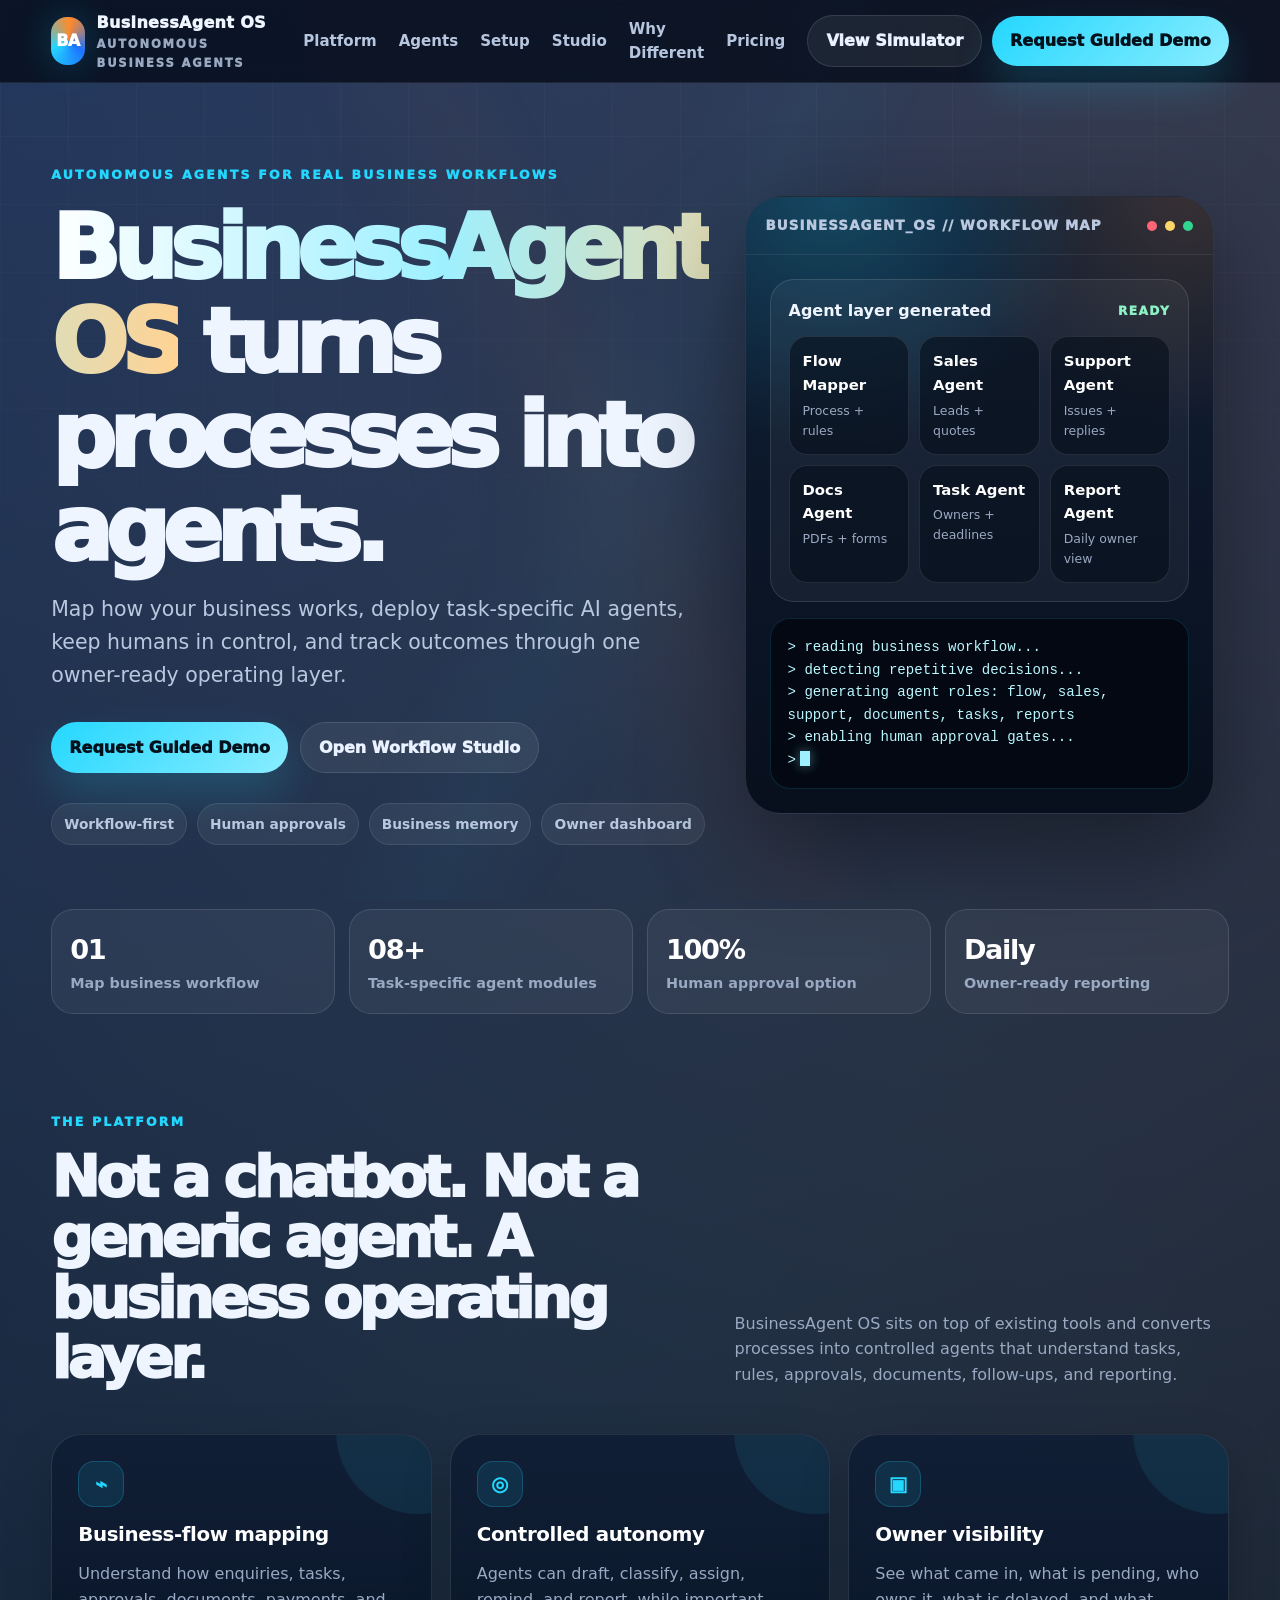
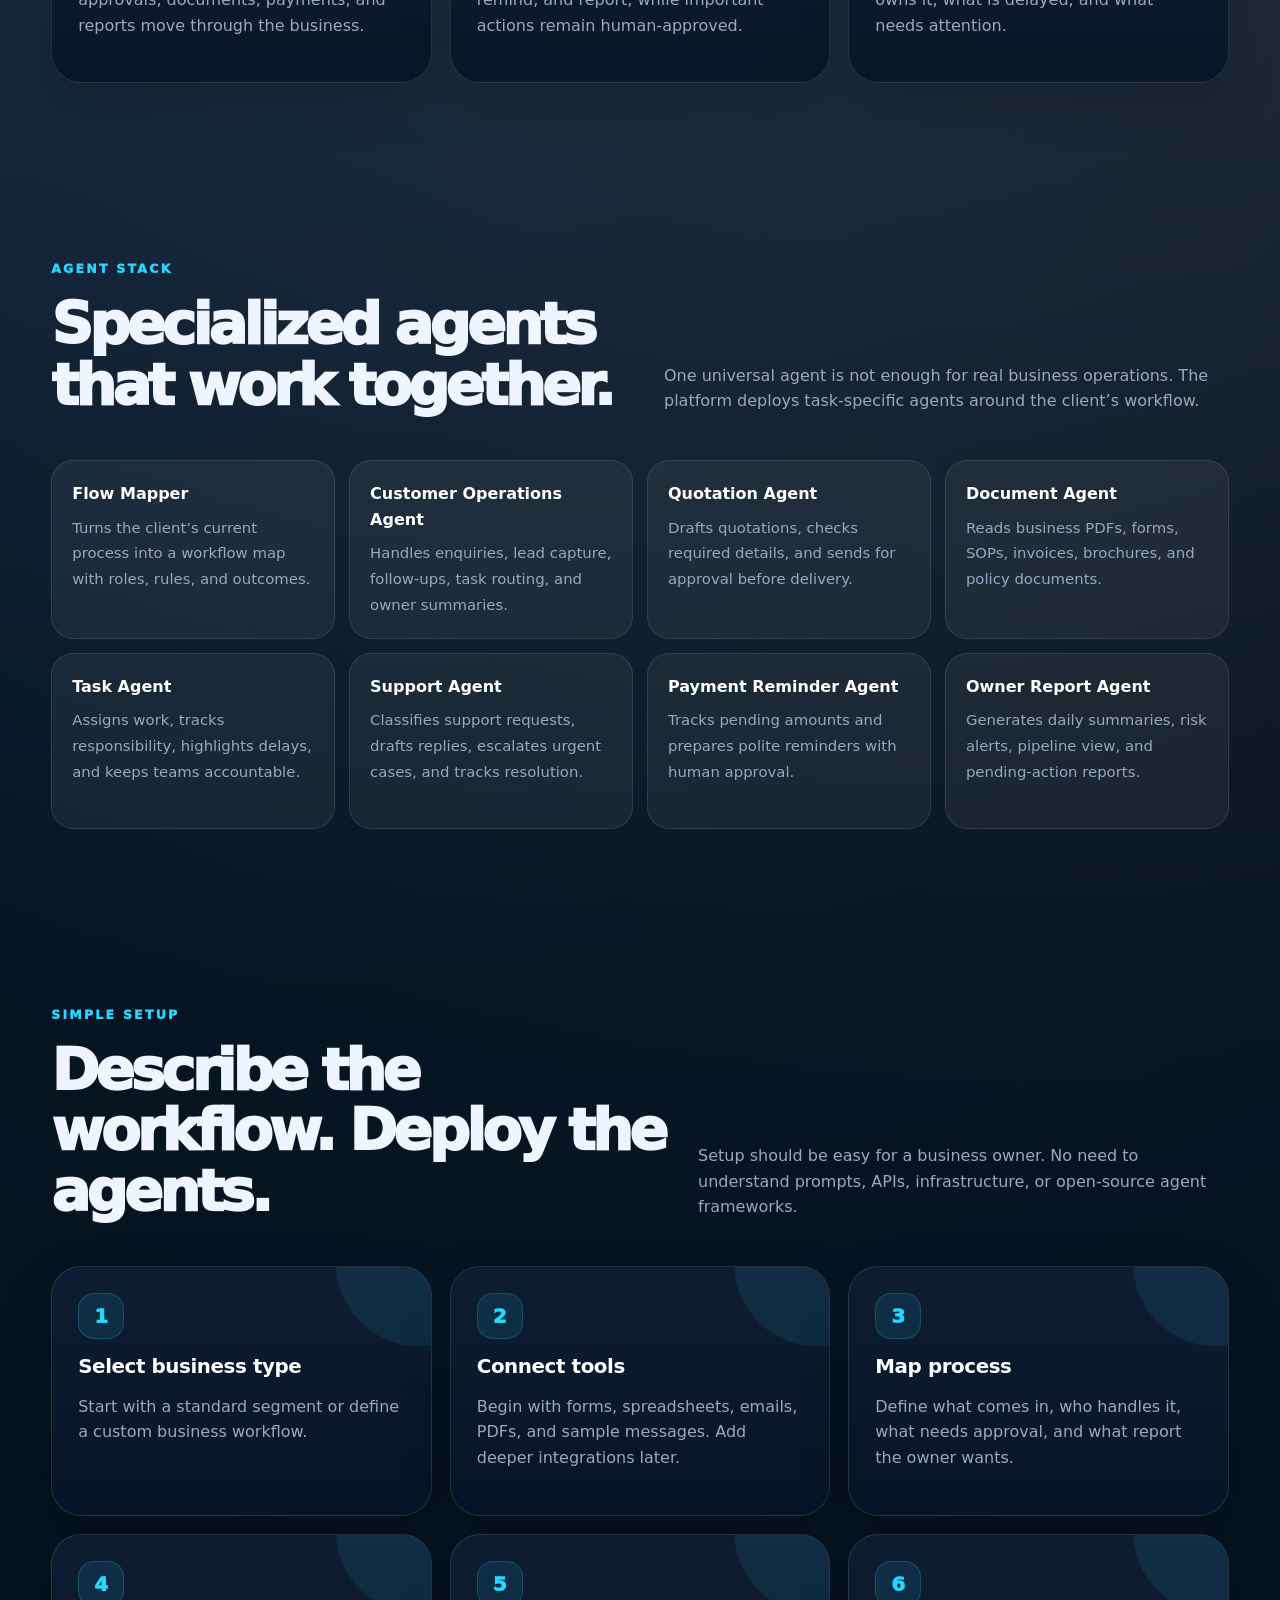
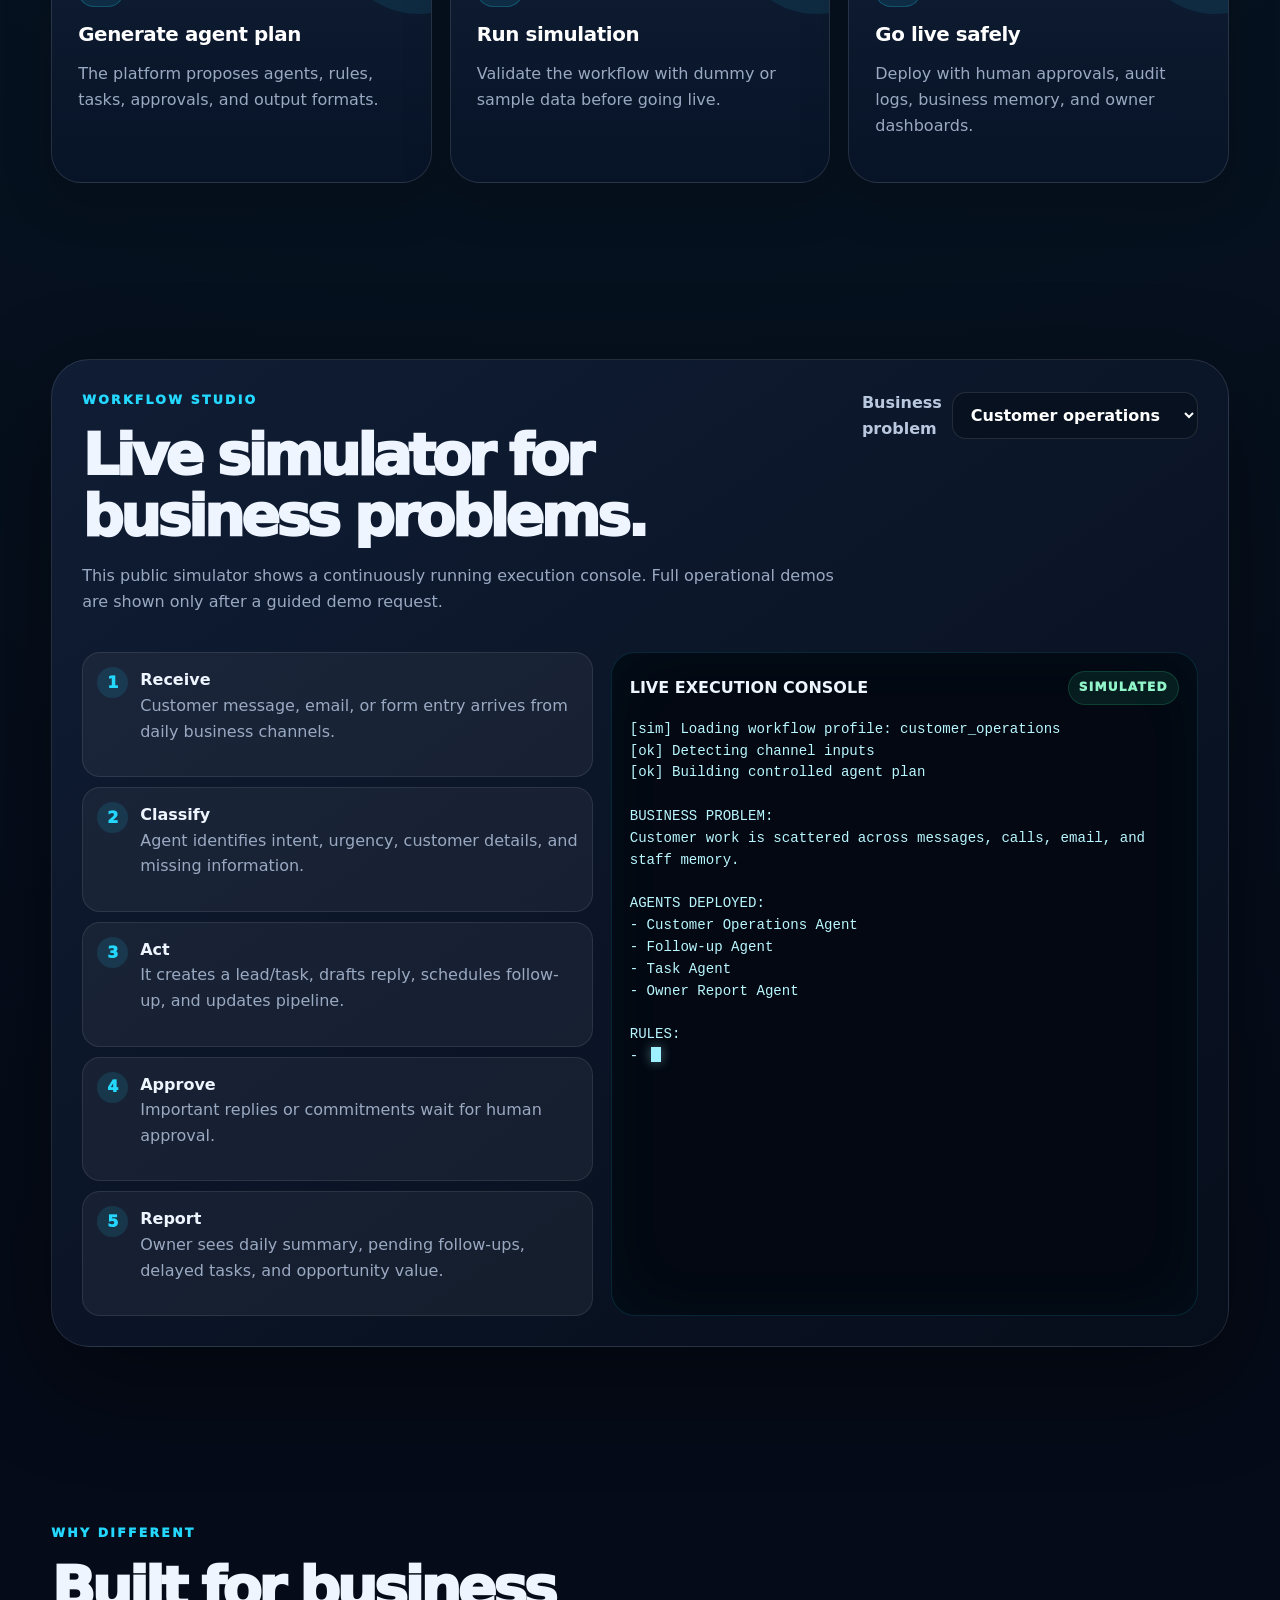
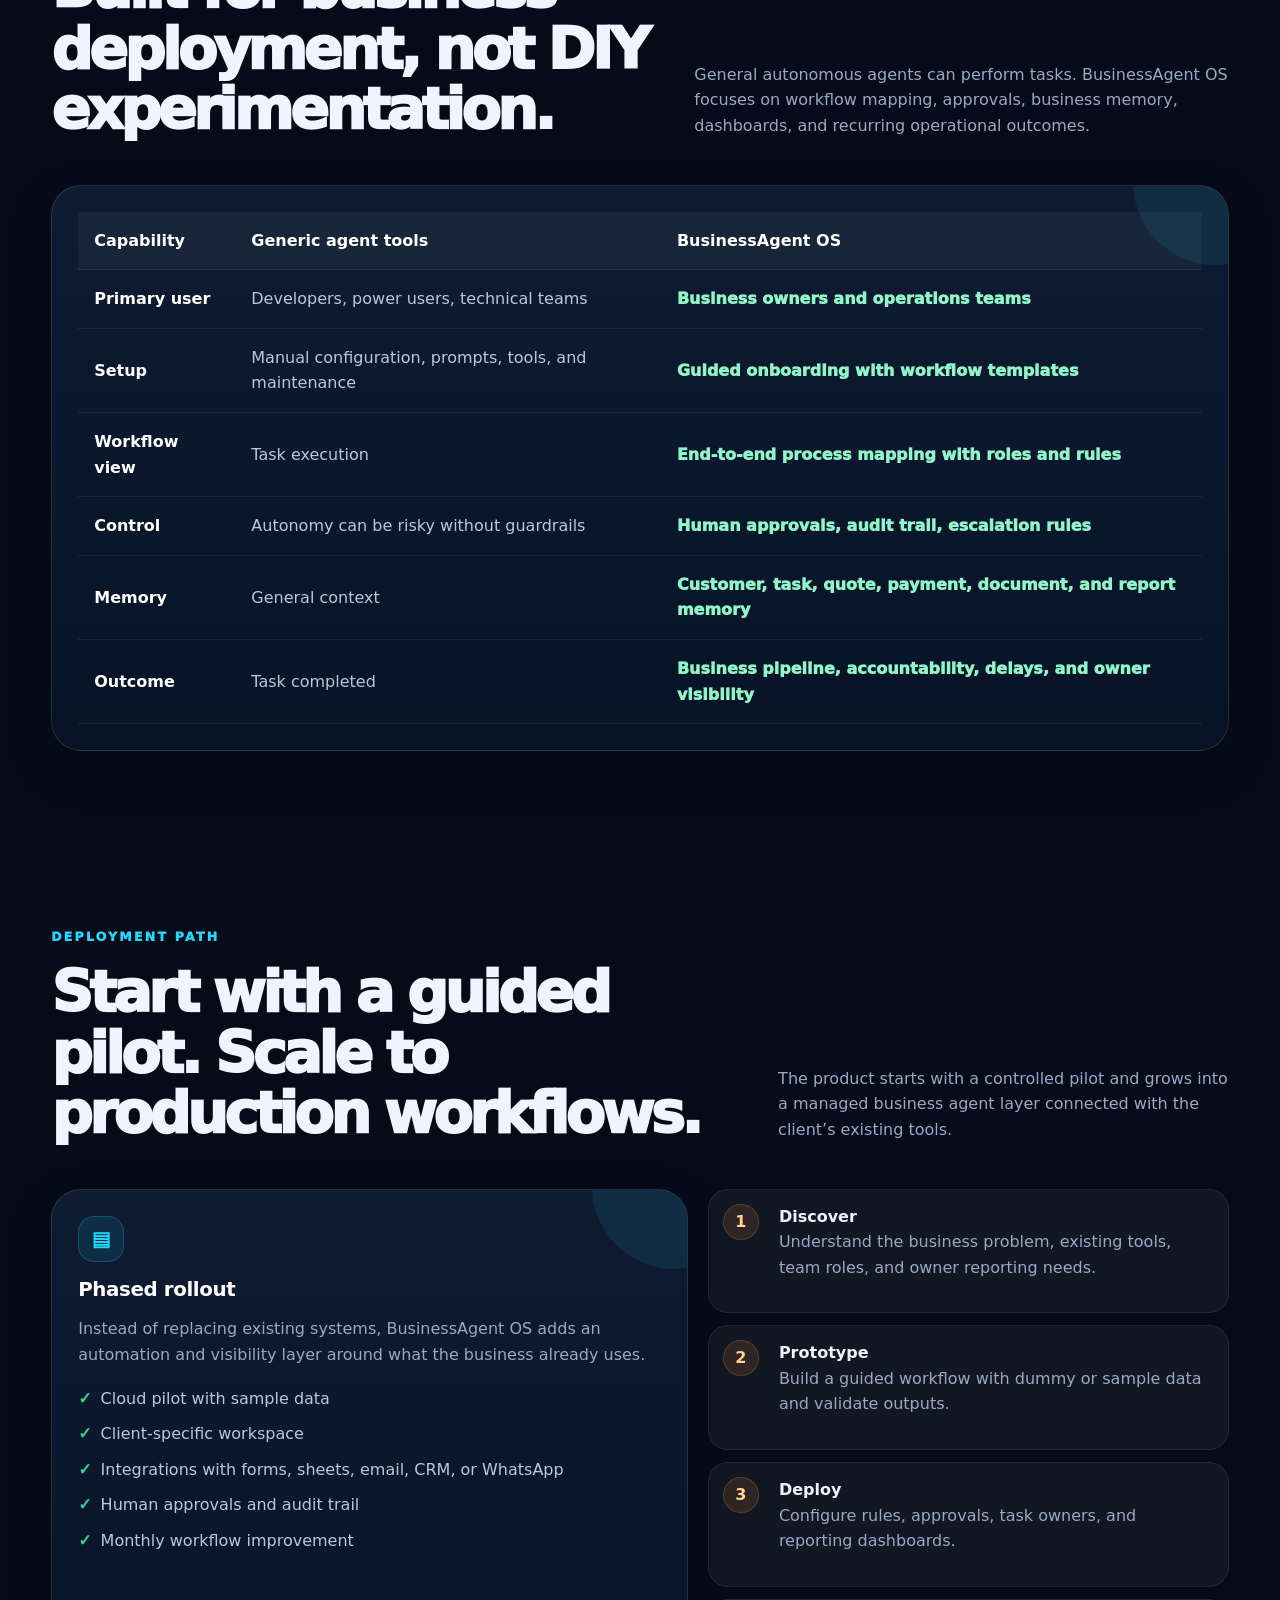
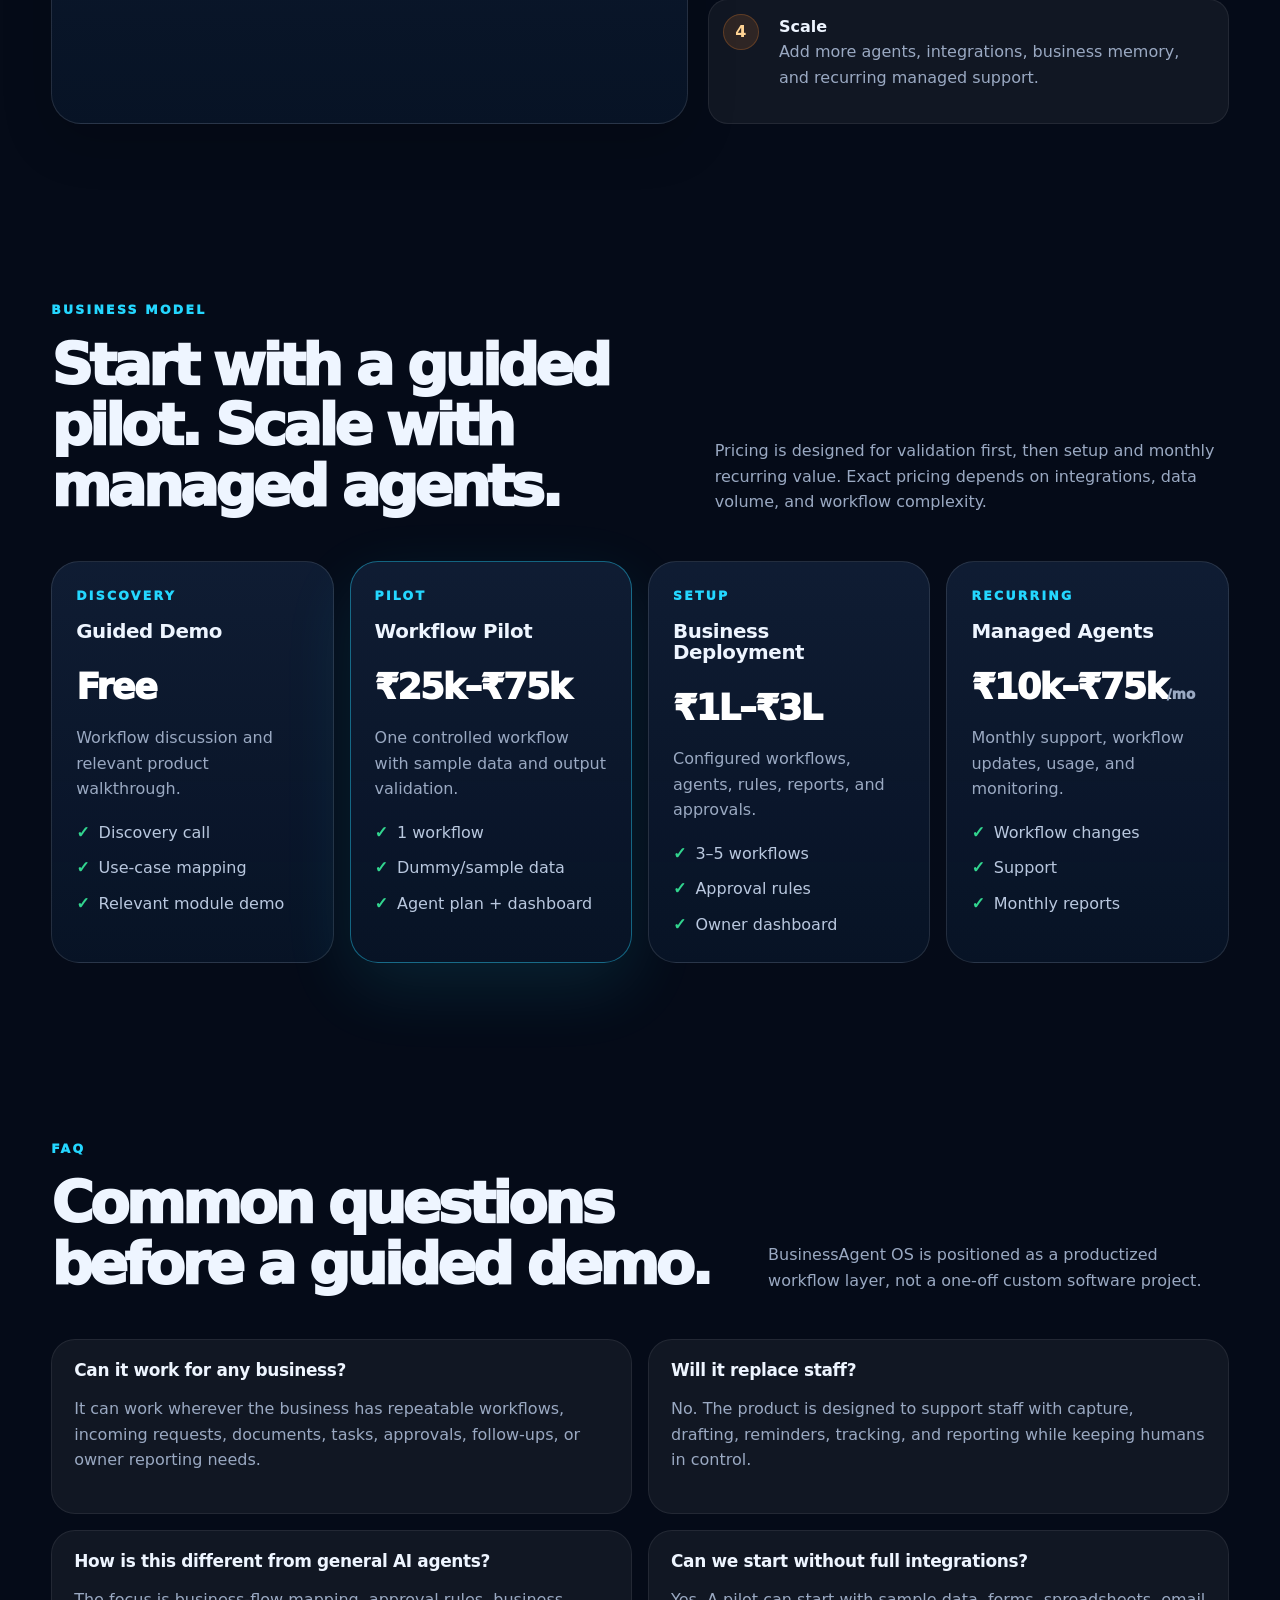
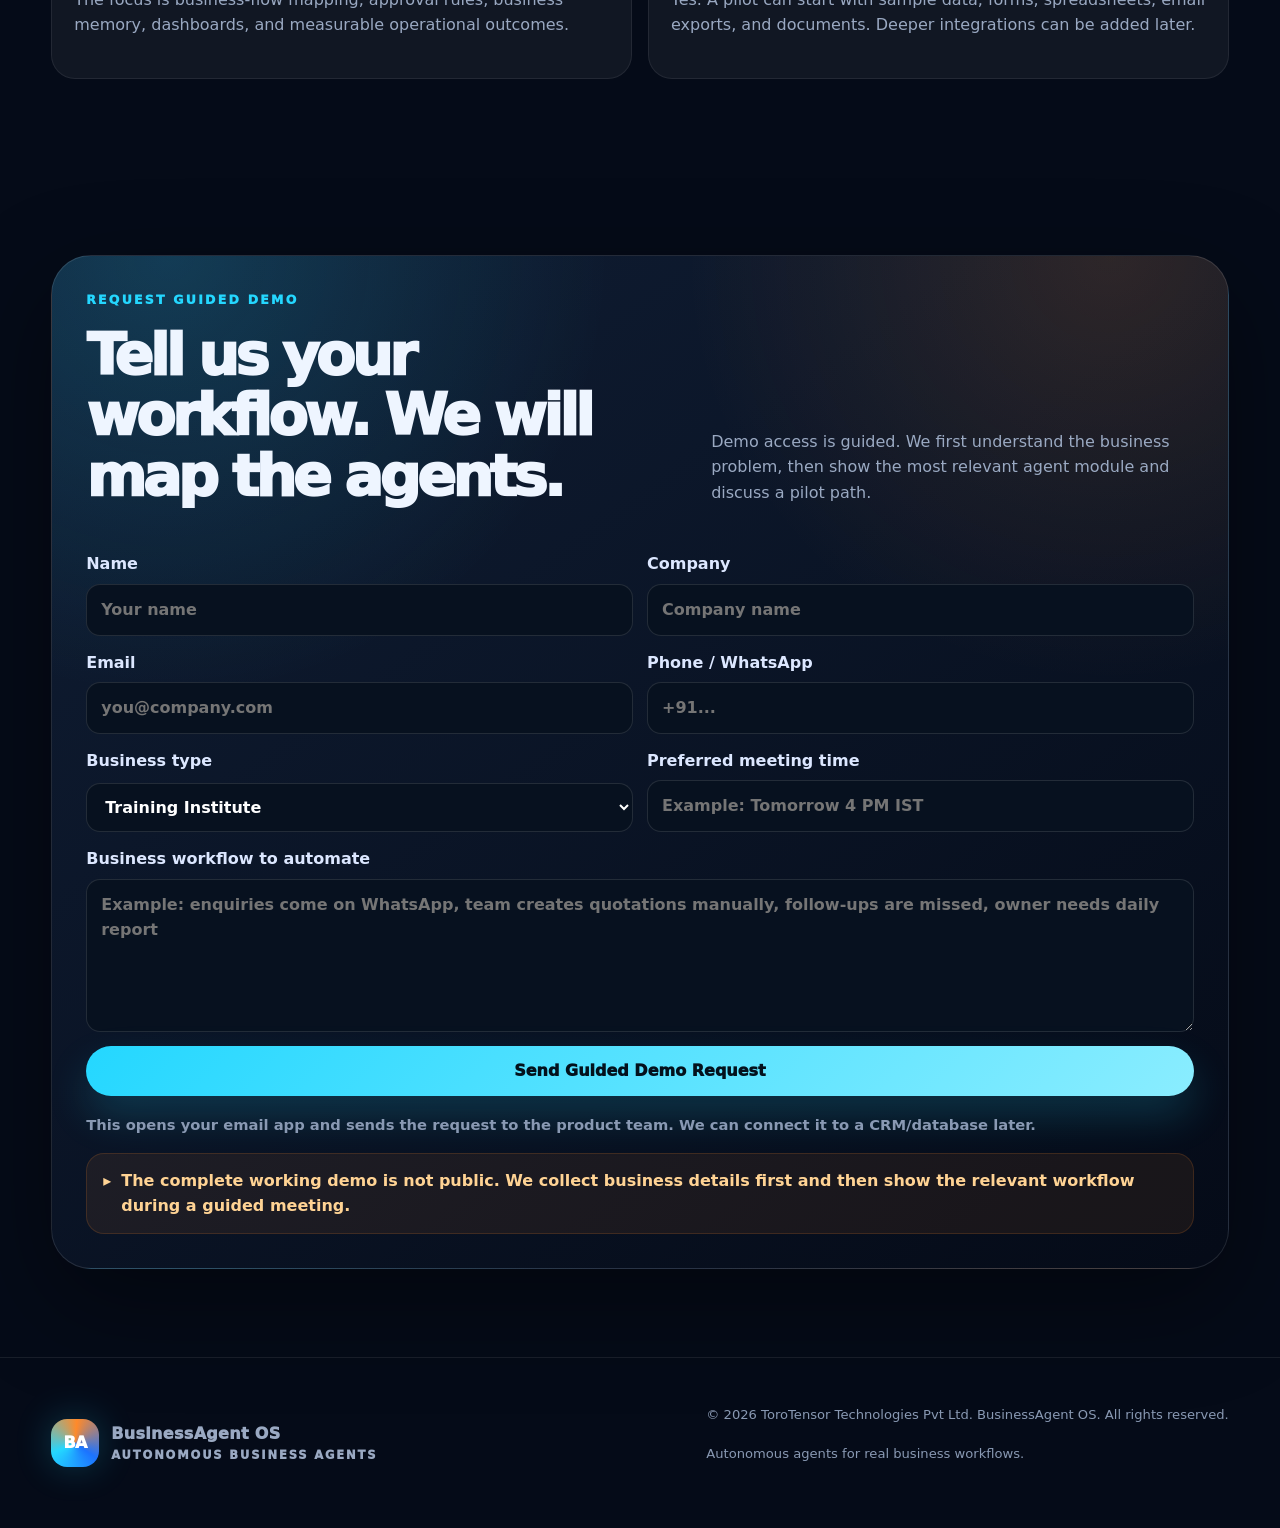
==== commit 73a1346d: "Add files via upload" ====
--- a/index.html
+++ b/index.html
@@ -519,7 +519,7 @@
             <div>
               <p class="eyebrow">Workflow Studio</p>
               <h2>Live simulator for business problems.</h2>
-              <p>This public simulator shows the agent planning style. Full operational demos are shown only after a guided demo request.</p>
+              <p>This public simulator shows a continuously running execution console. Full operational demos are shown only after a guided demo request.</p>
             </div>
             <label class="select-wrap">
               Business problem
@@ -940,45 +940,72 @@
       }
     };
 
-    let typingTimer = null;
     let heroTimer = null;
-
-    function typeText(target, text, speed = 12){
-      if(typingTimer){ clearInterval(typingTimer); }
+    let heroRestartTimer = null;
+    let simTimer = null;
+    let simRestartTimer = null;
+    let activeScenarioKey = "customer";
+    let simCycle = 1;
+
+    function typeOnce(target, text, speed, onDone){
       target.textContent = "";
       target.classList.add("typing");
       let i = 0;
-      typingTimer = setInterval(() => {
+      const timer = setInterval(() => {
         target.textContent = text.slice(0, i);
         i++;
         if(i > text.length){
-          clearInterval(typingTimer);
+          clearInterval(timer);
           target.textContent = text;
           target.classList.remove("typing");
+          if(typeof onDone === "function"){ onDone(); }
         }
       }, speed);
+      return timer;
     }
 
     function typeHero(){
       const target = document.getElementById("heroTerminal");
-      if(heroTimer){ clearInterval(heroTimer); }
-      target.textContent = "";
-      target.classList.add("typing");
-      const text = heroLines.join("\n");
-      let i = 0;
-      heroTimer = setInterval(() => {
-        target.textContent = text.slice(0, i);
-        i++;
-        if(i > text.length){
-          clearInterval(heroTimer);
-          target.textContent = text;
-          target.classList.remove("typing");
-          setTimeout(typeHero, 5200);
-        }
-      }, 18);
+      clearInterval(heroTimer);
+      clearTimeout(heroRestartTimer);
+
+      const cycleLine = `> live cycle: ${new Date().toLocaleTimeString([], {hour:'2-digit', minute:'2-digit', second:'2-digit'})}`;
+      const text = [...heroLines, cycleLine, "> monitoring workflow graph..."].join("\n");
+
+      heroTimer = typeOnce(target, text, 18, () => {
+        heroRestartTimer = setTimeout(typeHero, 1800);
+      });
+    }
+
+    function buildSimText(baseText){
+      const time = new Date().toLocaleTimeString([], {hour:'2-digit', minute:'2-digit', second:'2-digit'});
+      return `${baseText}
+
+[cycle ${String(simCycle).padStart(2, "0")}] live check @ ${time}
+[scan] pending actions: mapped
+[scan] approval gates: active
+[scan] owner dashboard: updating
+[status] simulation loop active`;
+    }
+
+    function typeScenarioLoop(){
+      const target = document.getElementById("simOutput");
+      const s = scenarios[activeScenarioKey];
+
+      clearInterval(simTimer);
+      clearTimeout(simRestartTimer);
+
+      const liveText = buildSimText(s.output);
+      simTimer = typeOnce(target, liveText, 9, () => {
+        simCycle += 1;
+        simRestartTimer = setTimeout(typeScenarioLoop, 1600);
+      });
     }
 
     function renderScenario(key){
+      activeScenarioKey = key;
+      simCycle = 1;
+
       const s = scenarios[key];
       document.getElementById("workflowSteps").innerHTML = s.steps.map((step, idx) => `
         <div class="step">
@@ -986,7 +1013,8 @@
           <div><strong>${step[0]}</strong><p>${step[1]}</p></div>
         </div>
       `).join("");
-      typeText(document.getElementById("simOutput"), s.output, 9);
+
+      typeScenarioLoop();
     }
 
     document.getElementById("scenarioSelect").addEventListener("change", e => renderScenario(e.target.value));
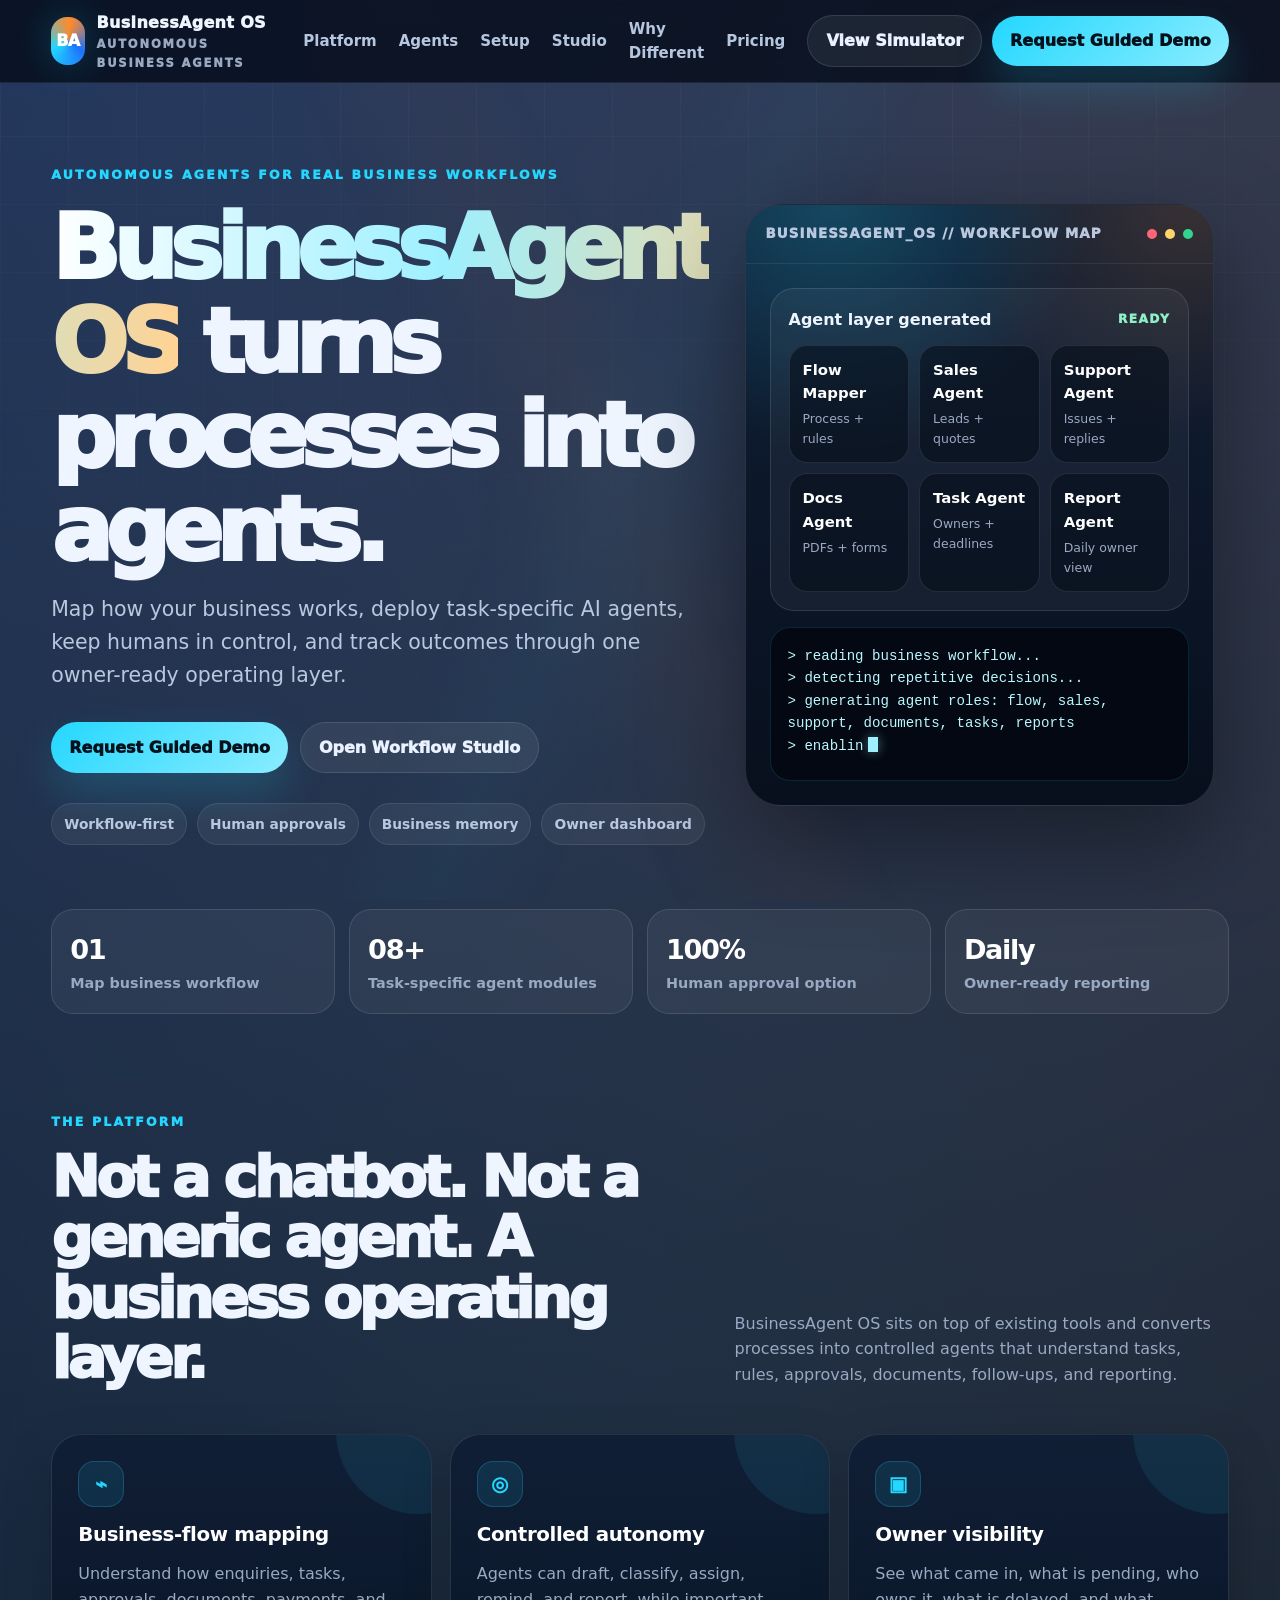
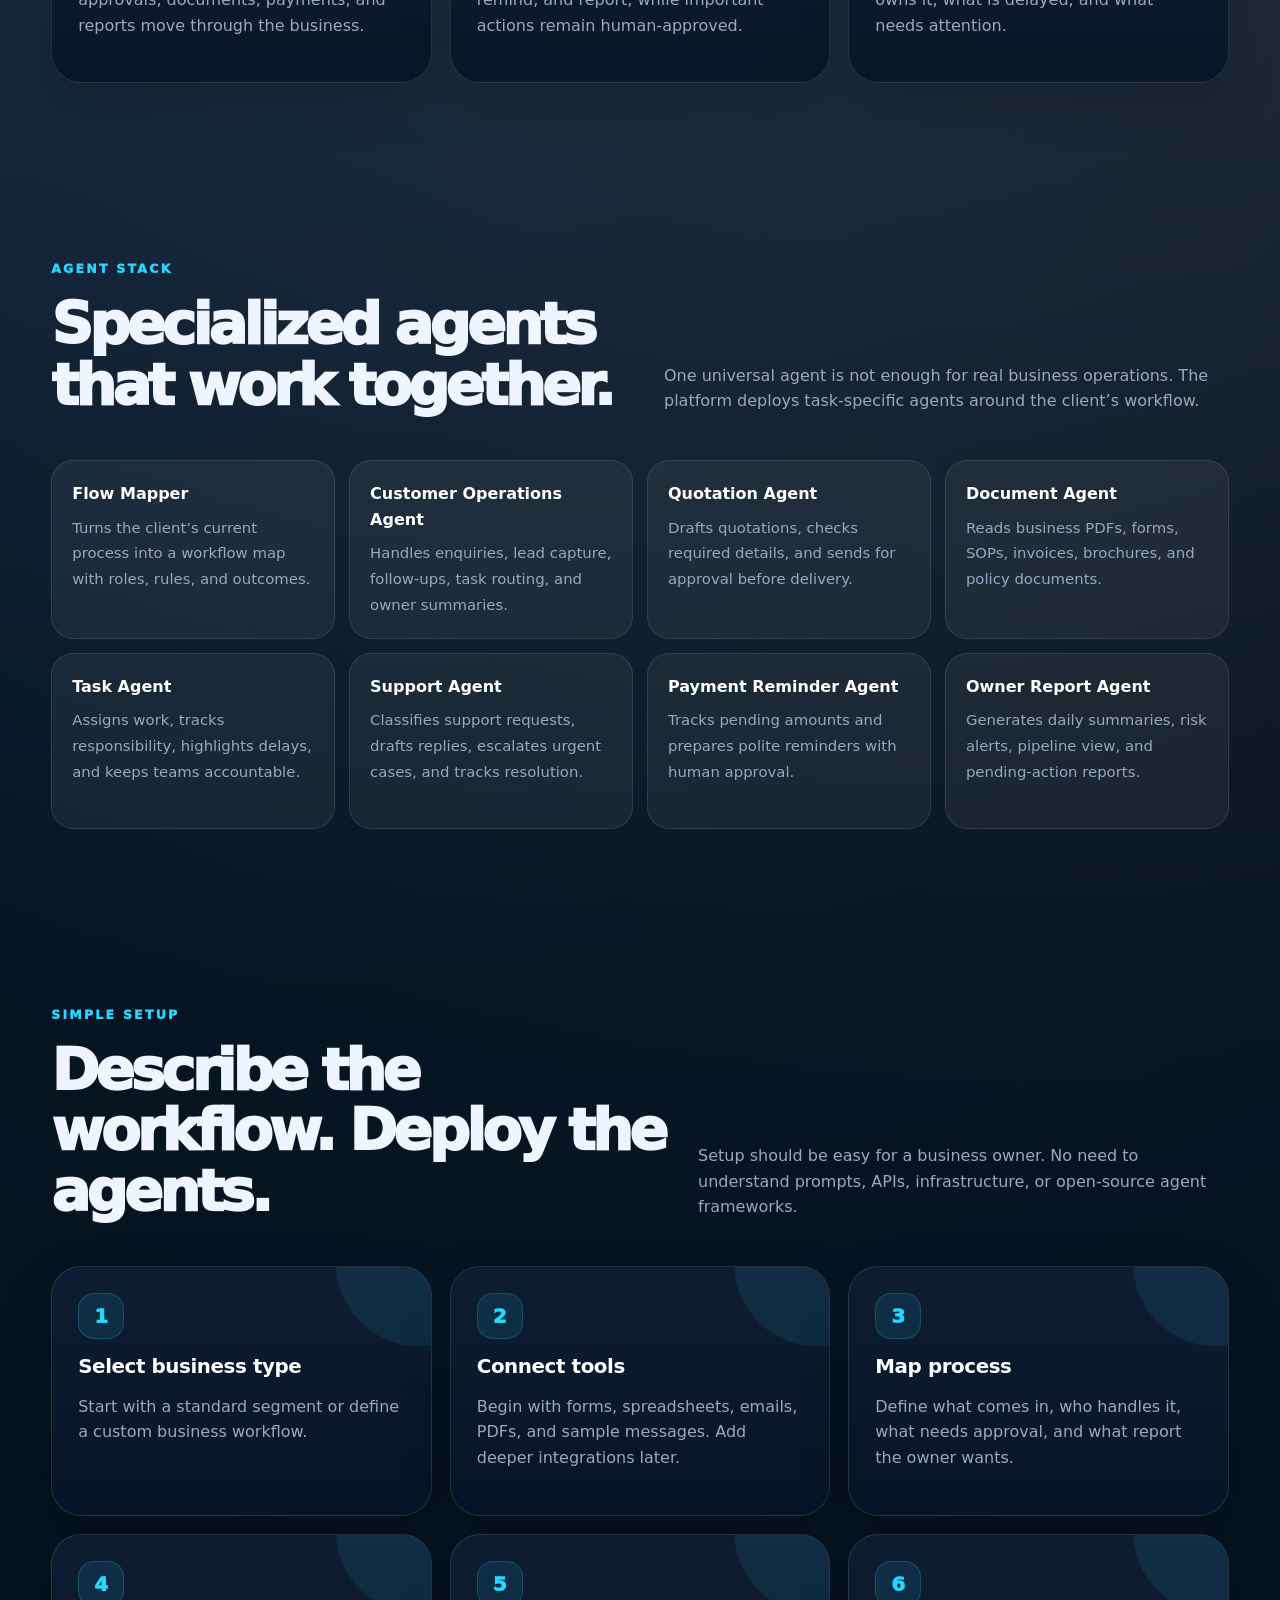
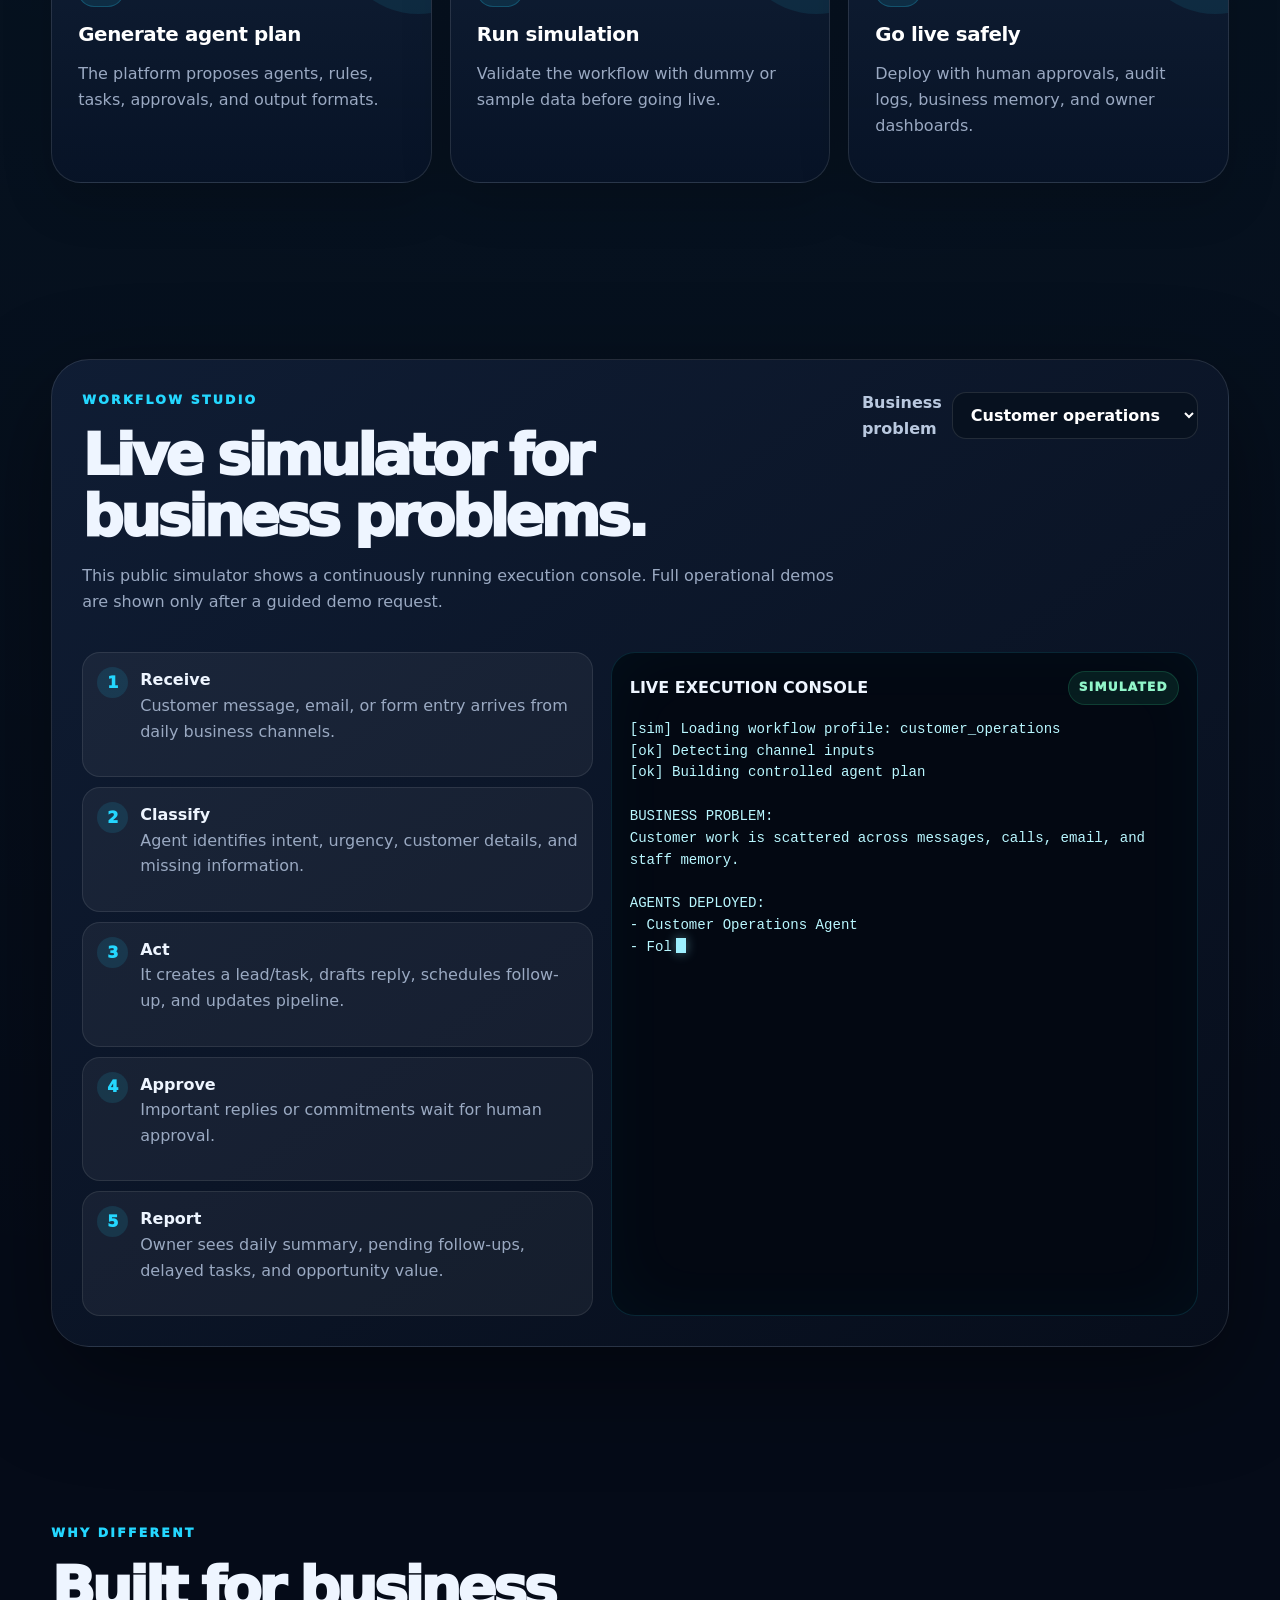
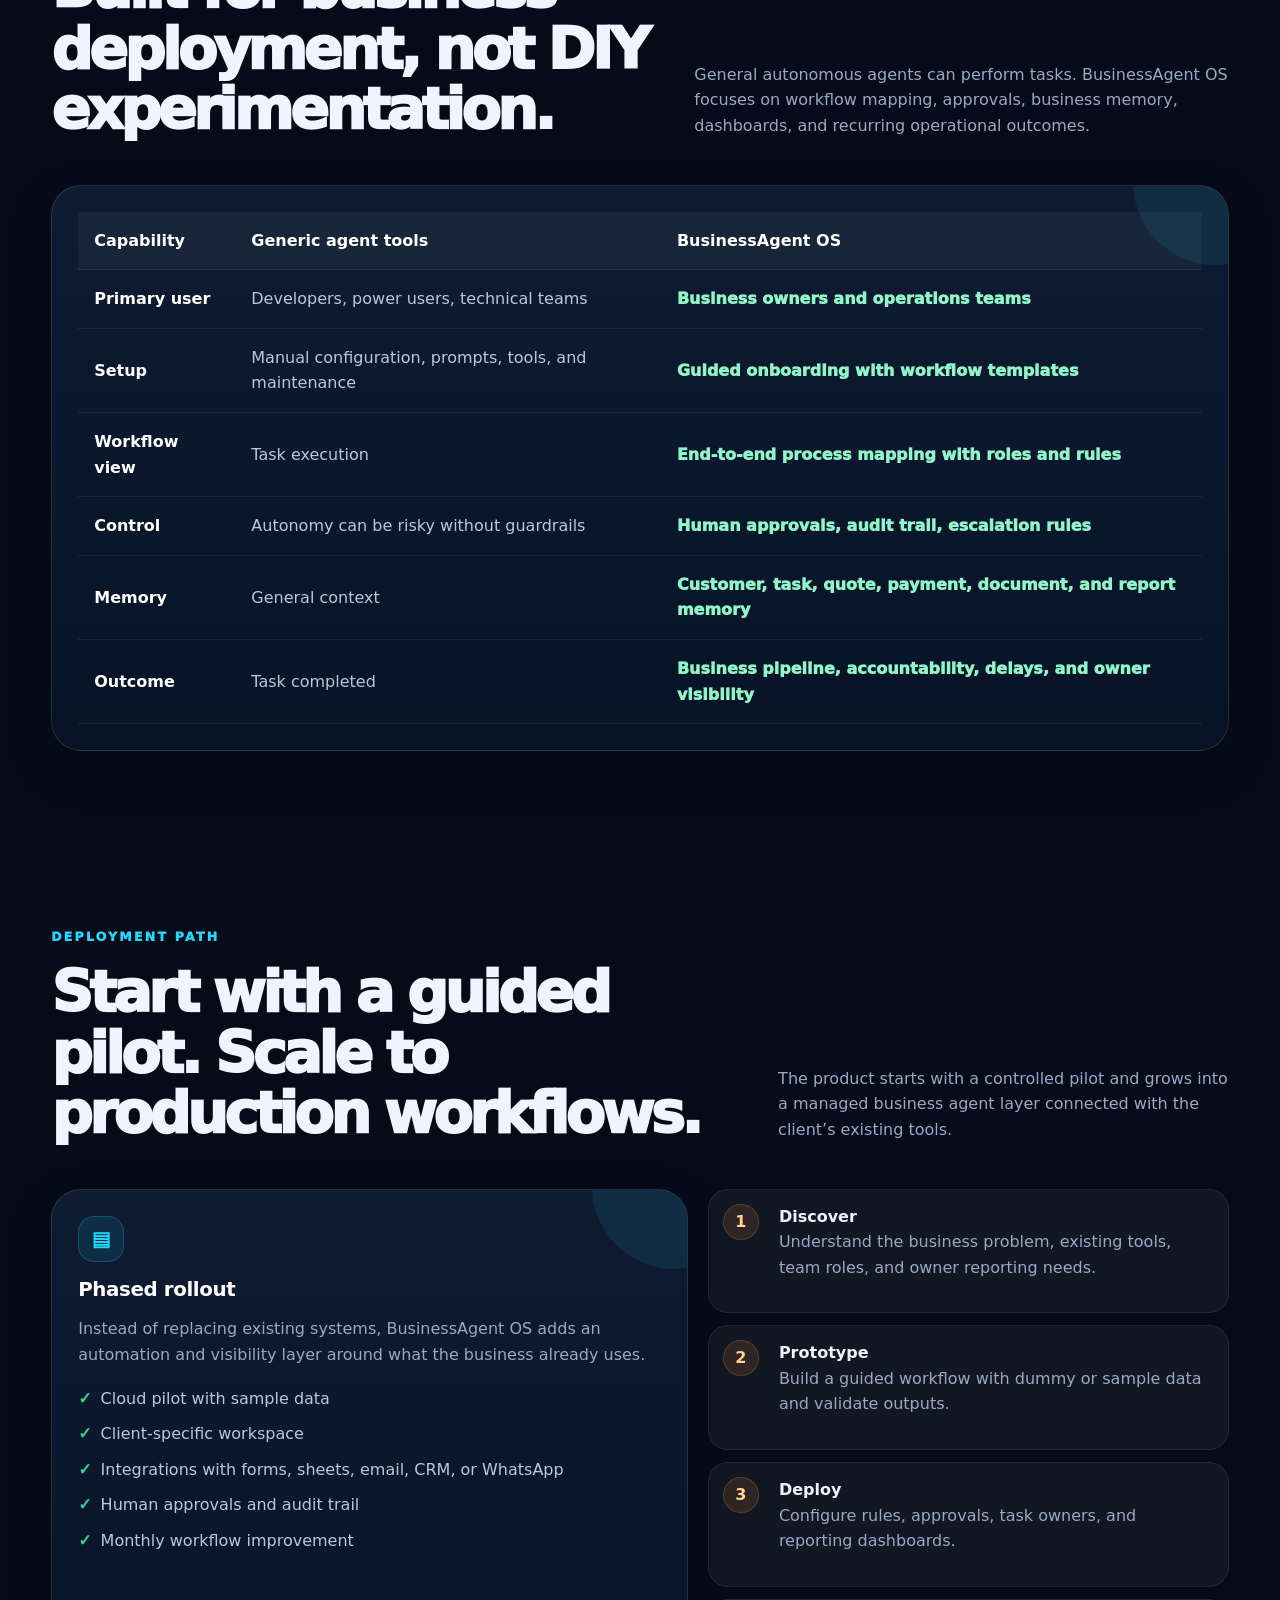
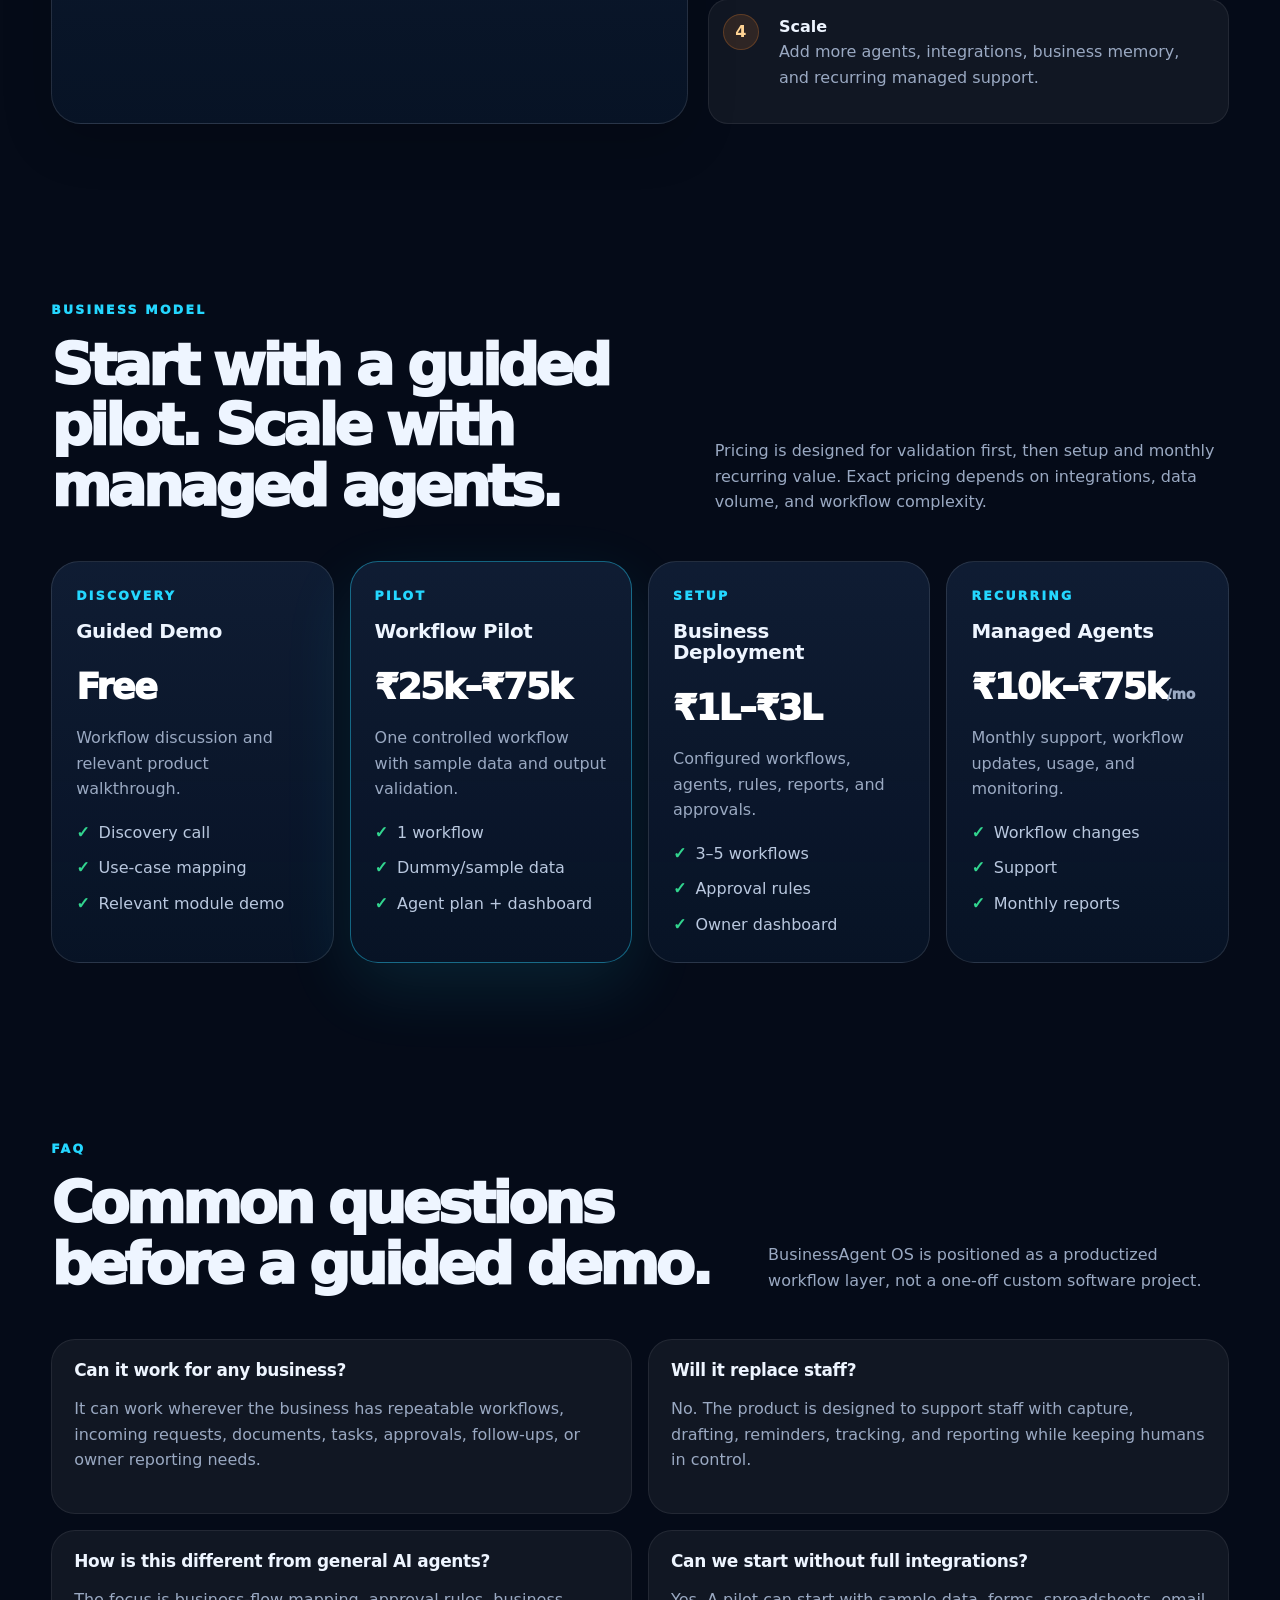
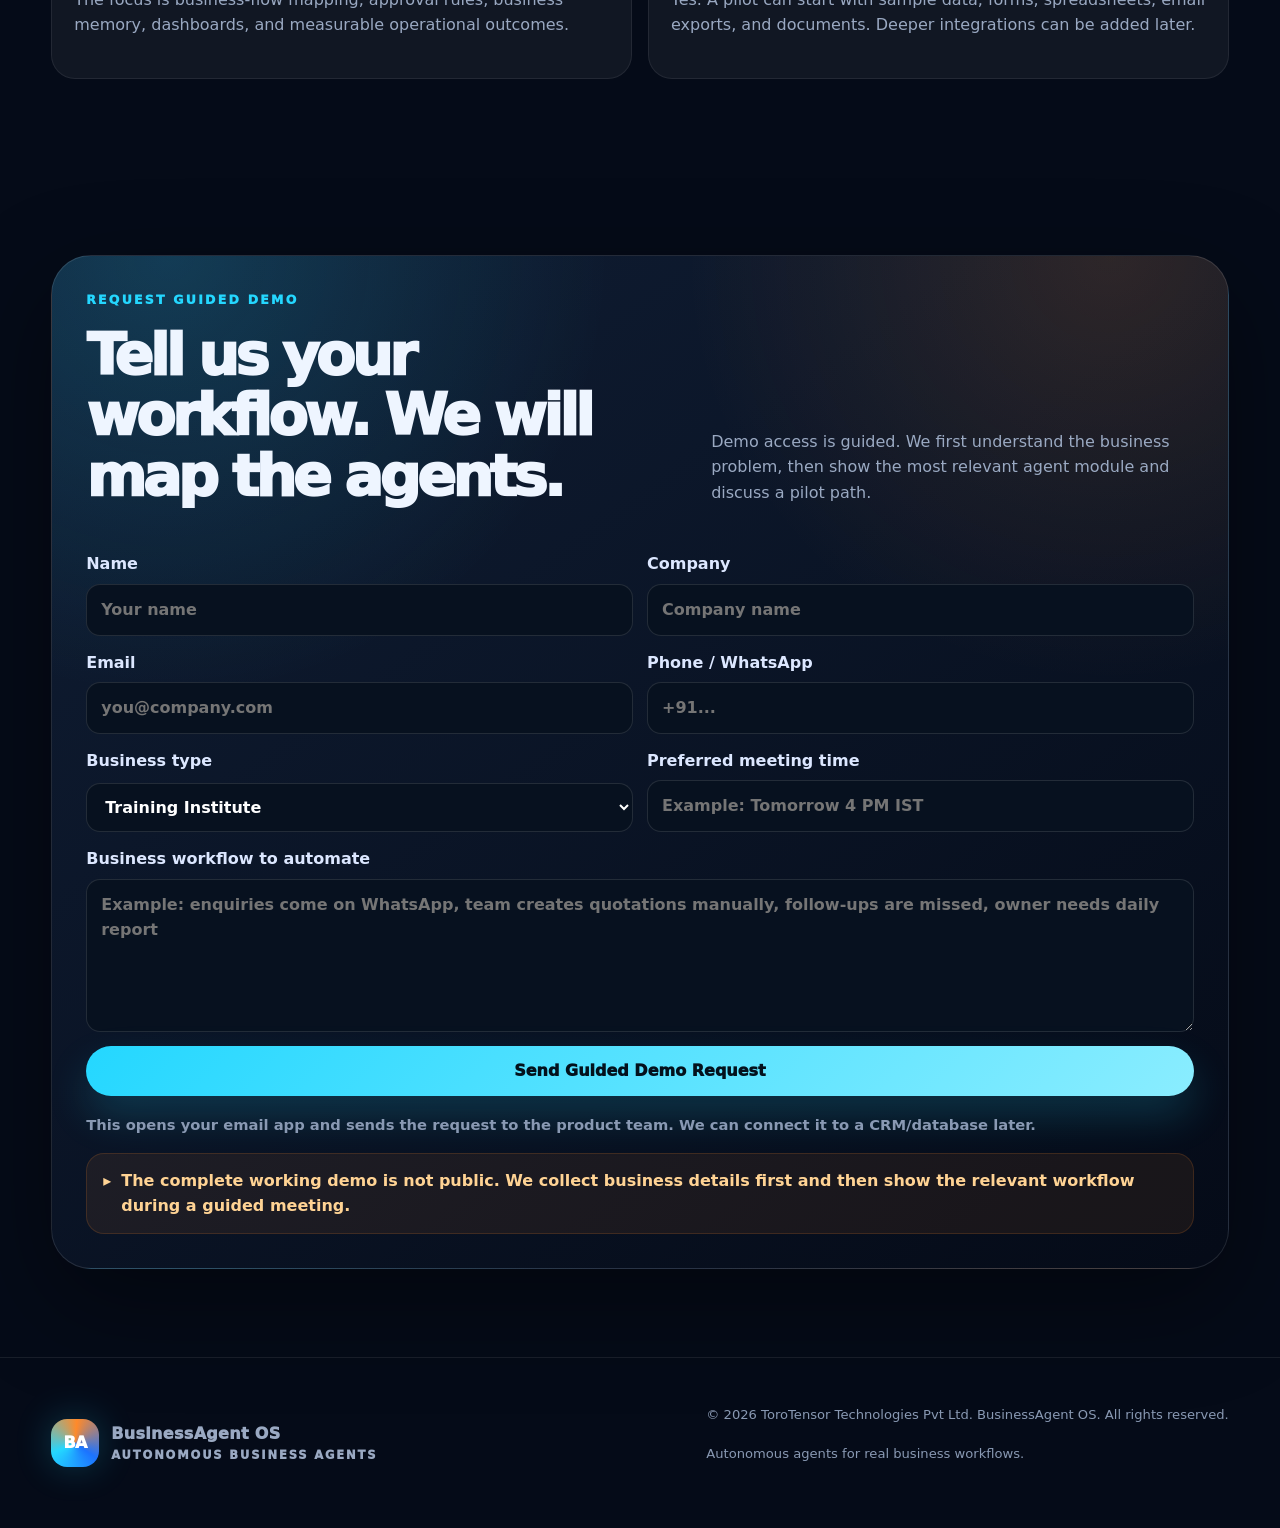
==== commit ed159420: "Add files via upload" ====
--- a/index.html
+++ b/index.html
@@ -321,6 +321,27 @@
     .footer-inner{display:flex;justify-content:space-between;gap:20px;flex-wrap:wrap}
     .footer a{color:#C7D6EC}
     .mini{font-size:.82rem;color:#8999B3}
+
+
+    .terminal,
+    .output-terminal{
+      overflow:auto;
+      scrollbar-width:thin;
+      scrollbar-color:rgba(36,215,255,.45) rgba(255,255,255,.05);
+    }
+    .terminal{max-height:250px}
+    .output-terminal{max-height:470px}
+    .terminal::-webkit-scrollbar,
+    .output-terminal::-webkit-scrollbar{width:8px}
+    .terminal::-webkit-scrollbar-thumb,
+    .output-terminal::-webkit-scrollbar-thumb{background:rgba(36,215,255,.35);border-radius:999px}
+    .terminal.live:after,
+    .output-terminal.live:after{
+      content:"";
+      display:inline-block;width:10px;height:1.08em;vertical-align:-.15em;margin-left:4px;
+      background:#9EF0FF;box-shadow:0 0 12px rgba(158,240,255,.45);
+      animation:blinkCursor 1s steps(1,end) infinite;
+    }
 
     @media(max-width:1060px){
       .nav-links{display:none}
@@ -940,73 +961,130 @@
       }
     };
 
-    let heroTimer = null;
-    let heroRestartTimer = null;
-    let simTimer = null;
-    let simRestartTimer = null;
+    const sleep = ms => new Promise(resolve => setTimeout(resolve, ms));
+    let heroToken = 0;
+    let scenarioToken = 0;
     let activeScenarioKey = "customer";
-    let simCycle = 1;
-
-    function typeOnce(target, text, speed, onDone){
+
+    const heroLiveLines = [
+      "> heartbeat: workflow monitor active",
+      "> checking approval gates... active",
+      "> scanning task graph... no blockers",
+      "> syncing business memory... ready",
+      "> owner dashboard stream... online",
+      "> agent layer status... supervised autonomy"
+    ];
+
+    const scenarioLiveLines = {
+      customer: [
+        "[live] new customer signal scan complete",
+        "[live] follow-up queue refreshed",
+        "[live] owner summary delta updated",
+        "[live] approval gate waiting for human confirmation"
+      ],
+      sales: [
+        "[live] quotation queue scanned",
+        "[live] high-value lead detector active",
+        "[live] pending quote follow-up scheduled",
+        "[live] pipeline value recalculated"
+      ],
+      support: [
+        "[live] ticket urgency classifier active",
+        "[live] repeated issue scan complete",
+        "[live] escalation route verified",
+        "[live] support summary updating"
+      ],
+      documents: [
+        "[live] document index watcher active",
+        "[live] missing-field detector ready",
+        "[live] citation-safe extraction enabled",
+        "[live] review checkpoint waiting"
+      ],
+      payments: [
+        "[live] overdue amount scan complete",
+        "[live] reminder tone rules active",
+        "[live] collection priority queue refreshed",
+        "[live] approval required before reminder"
+      ],
+      operations: [
+        "[live] execution dependency graph scanned",
+        "[live] delayed task detector active",
+        "[live] team ownership map refreshed",
+        "[live] bottleneck summary updating"
+      ]
+    };
+
+    function nowTime(){
+      return new Date().toLocaleTimeString([], {hour:"2-digit", minute:"2-digit", second:"2-digit"});
+    }
+
+    function autoScroll(target){
+      target.scrollTop = target.scrollHeight;
+    }
+
+    async function typeAppend(target, text, speed, isActive){
+      target.classList.add("live");
+      for(let i = 0; i < text.length; i++){
+        if(!isActive()){ return false; }
+        target.textContent += text[i];
+        autoScroll(target);
+        await sleep(speed);
+      }
+      return true;
+    }
+
+    function trimLines(target, maxLines){
+      const lines = target.textContent.split("\n");
+      if(lines.length > maxLines){
+        target.textContent = lines.slice(lines.length - maxLines).join("\n");
+        autoScroll(target);
+      }
+    }
+
+    async function startHeroTerminal(){
+      const token = ++heroToken;
+      const target = document.getElementById("heroTerminal");
       target.textContent = "";
-      target.classList.add("typing");
+      target.classList.add("live");
+
+      const bootText = heroLines.join("\n") + "\n> live monitor started @ " + nowTime();
+      await typeAppend(target, bootText, 16, () => token === heroToken);
+
       let i = 0;
-      const timer = setInterval(() => {
-        target.textContent = text.slice(0, i);
+      while(token === heroToken){
+        const line = heroLiveLines[i % heroLiveLines.length];
+        await sleep(550);
+        await typeAppend(target, "\n" + line + " [" + nowTime() + "]", 9, () => token === heroToken);
+        trimLines(target, 18);
         i++;
-        if(i > text.length){
-          clearInterval(timer);
-          target.textContent = text;
-          target.classList.remove("typing");
-          if(typeof onDone === "function"){ onDone(); }
-        }
-      }, speed);
-      return timer;
-    }
-
-    function typeHero(){
-      const target = document.getElementById("heroTerminal");
-      clearInterval(heroTimer);
-      clearTimeout(heroRestartTimer);
-
-      const cycleLine = `> live cycle: ${new Date().toLocaleTimeString([], {hour:'2-digit', minute:'2-digit', second:'2-digit'})}`;
-      const text = [...heroLines, cycleLine, "> monitoring workflow graph..."].join("\n");
-
-      heroTimer = typeOnce(target, text, 18, () => {
-        heroRestartTimer = setTimeout(typeHero, 1800);
-      });
-    }
-
-    function buildSimText(baseText){
-      const time = new Date().toLocaleTimeString([], {hour:'2-digit', minute:'2-digit', second:'2-digit'});
-      return `${baseText}
-
-[cycle ${String(simCycle).padStart(2, "0")}] live check @ ${time}
-[scan] pending actions: mapped
-[scan] approval gates: active
-[scan] owner dashboard: updating
-[status] simulation loop active`;
-    }
-
-    function typeScenarioLoop(){
+      }
+    }
+
+    async function startScenarioTerminal(key){
+      const token = ++scenarioToken;
       const target = document.getElementById("simOutput");
-      const s = scenarios[activeScenarioKey];
-
-      clearInterval(simTimer);
-      clearTimeout(simRestartTimer);
-
-      const liveText = buildSimText(s.output);
-      simTimer = typeOnce(target, liveText, 9, () => {
-        simCycle += 1;
-        simRestartTimer = setTimeout(typeScenarioLoop, 1600);
-      });
+      const scenario = scenarios[key];
+      target.textContent = "";
+      target.classList.add("live");
+
+      const bootText = scenario.output + "\n\n[live] monitor started @ " + nowTime();
+      await typeAppend(target, bootText, 8, () => token === scenarioToken);
+
+      let i = 0;
+      while(token === scenarioToken){
+        const liveLines = scenarioLiveLines[key] || scenarioLiveLines.customer;
+        const line = liveLines[i % liveLines.length];
+        await sleep(520);
+        await typeAppend(target, "\n" + line + " [" + nowTime() + "]", 8, () => token === scenarioToken);
+        trimLines(target, 32);
+        i++;
+      }
     }
 
     function renderScenario(key){
       activeScenarioKey = key;
-      simCycle = 1;
-
       const s = scenarios[key];
+
       document.getElementById("workflowSteps").innerHTML = s.steps.map((step, idx) => `
         <div class="step">
           <span class="step-num">${idx + 1}</span>
@@ -1014,12 +1092,12 @@
         </div>
       `).join("");
 
-      typeScenarioLoop();
+      startScenarioTerminal(key);
     }
 
     document.getElementById("scenarioSelect").addEventListener("change", e => renderScenario(e.target.value));
     renderScenario("customer");
-    typeHero();
+    startHeroTerminal();
 
     document.getElementById("demoForm").addEventListener("submit", function(e){
       e.preventDefault();
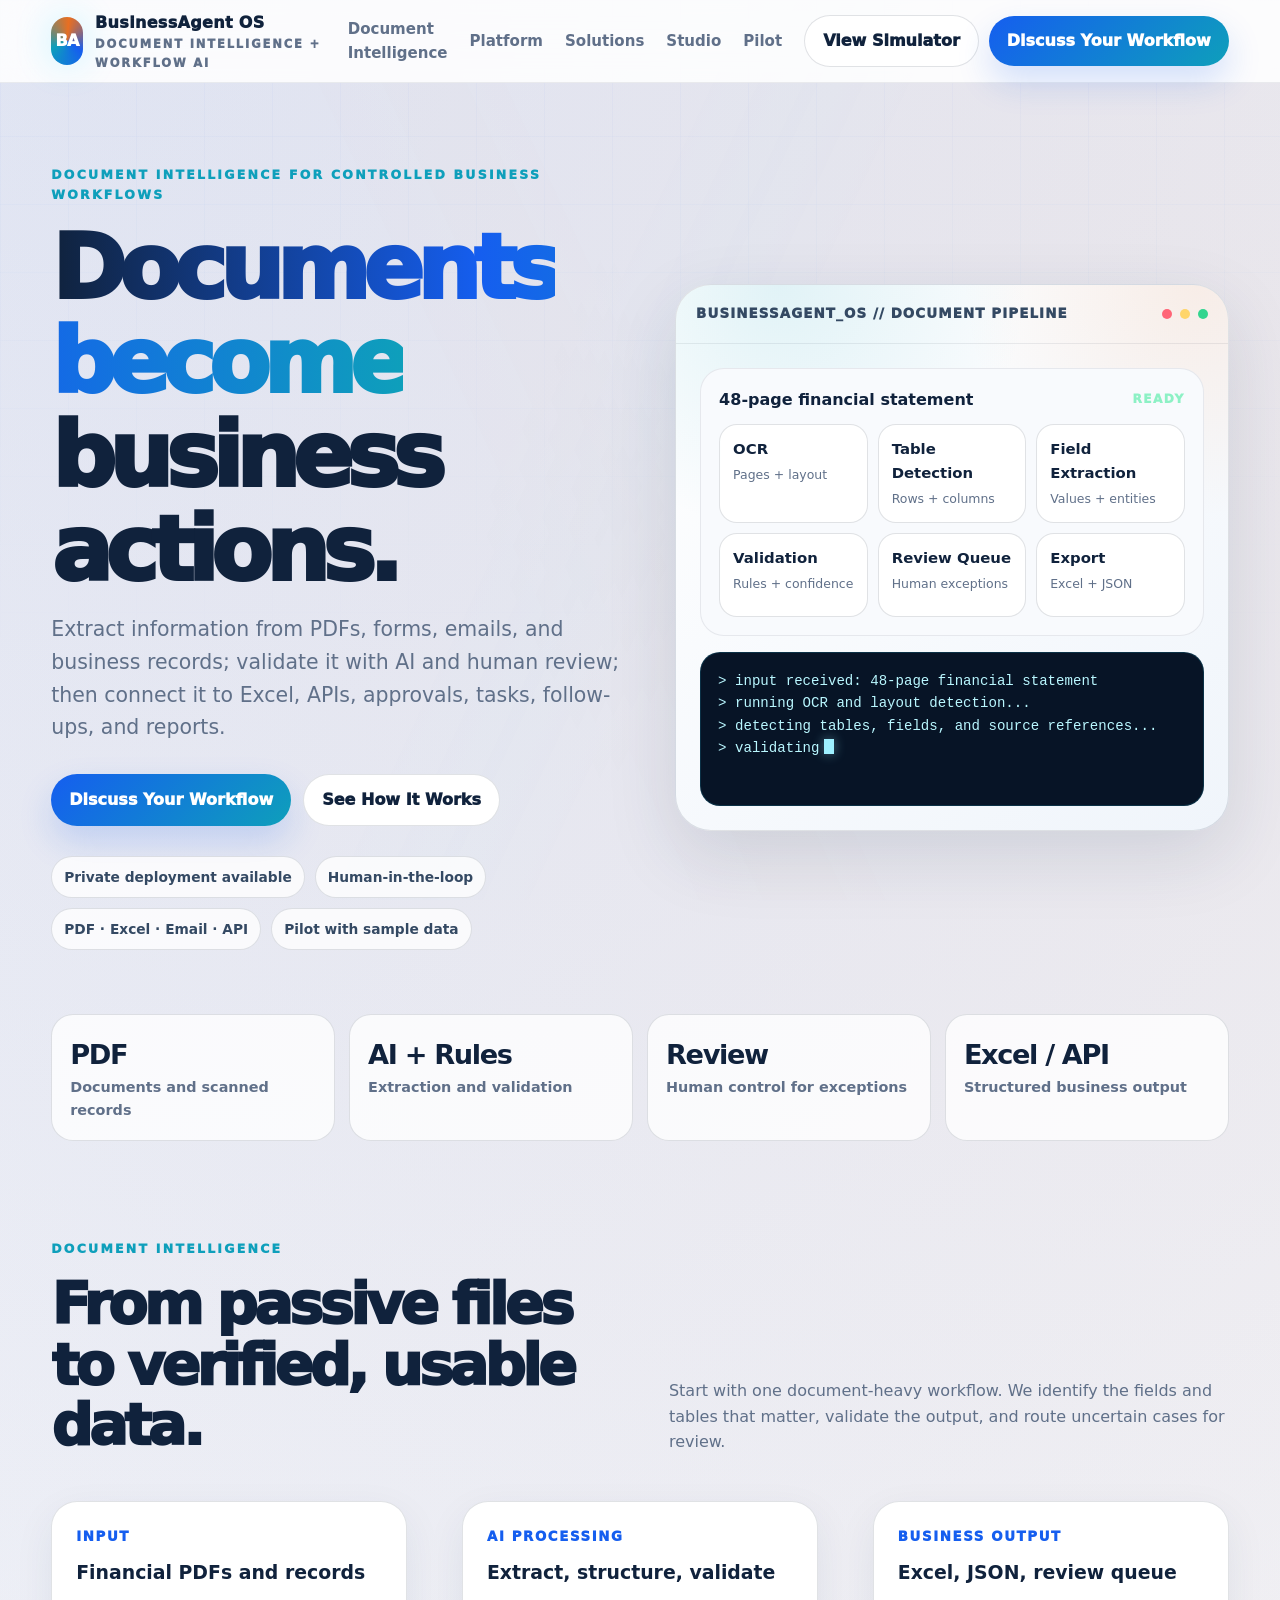
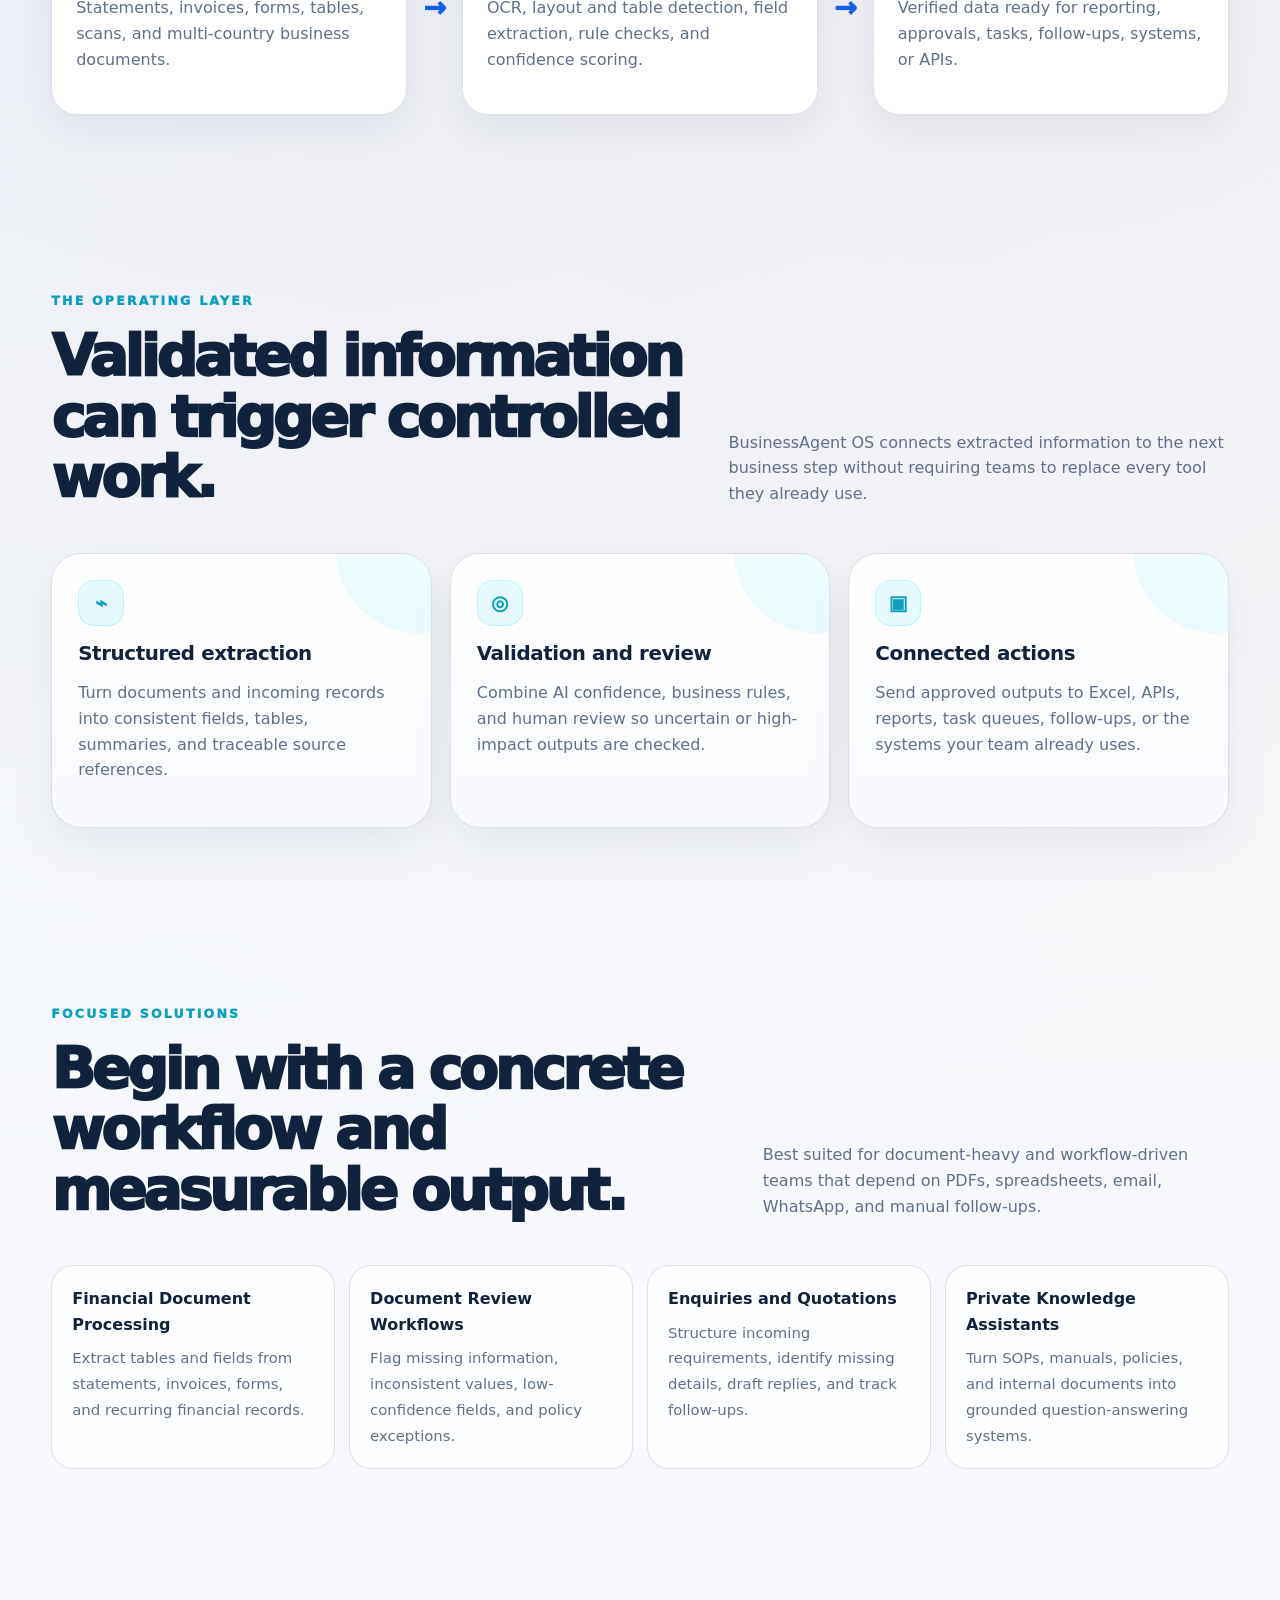
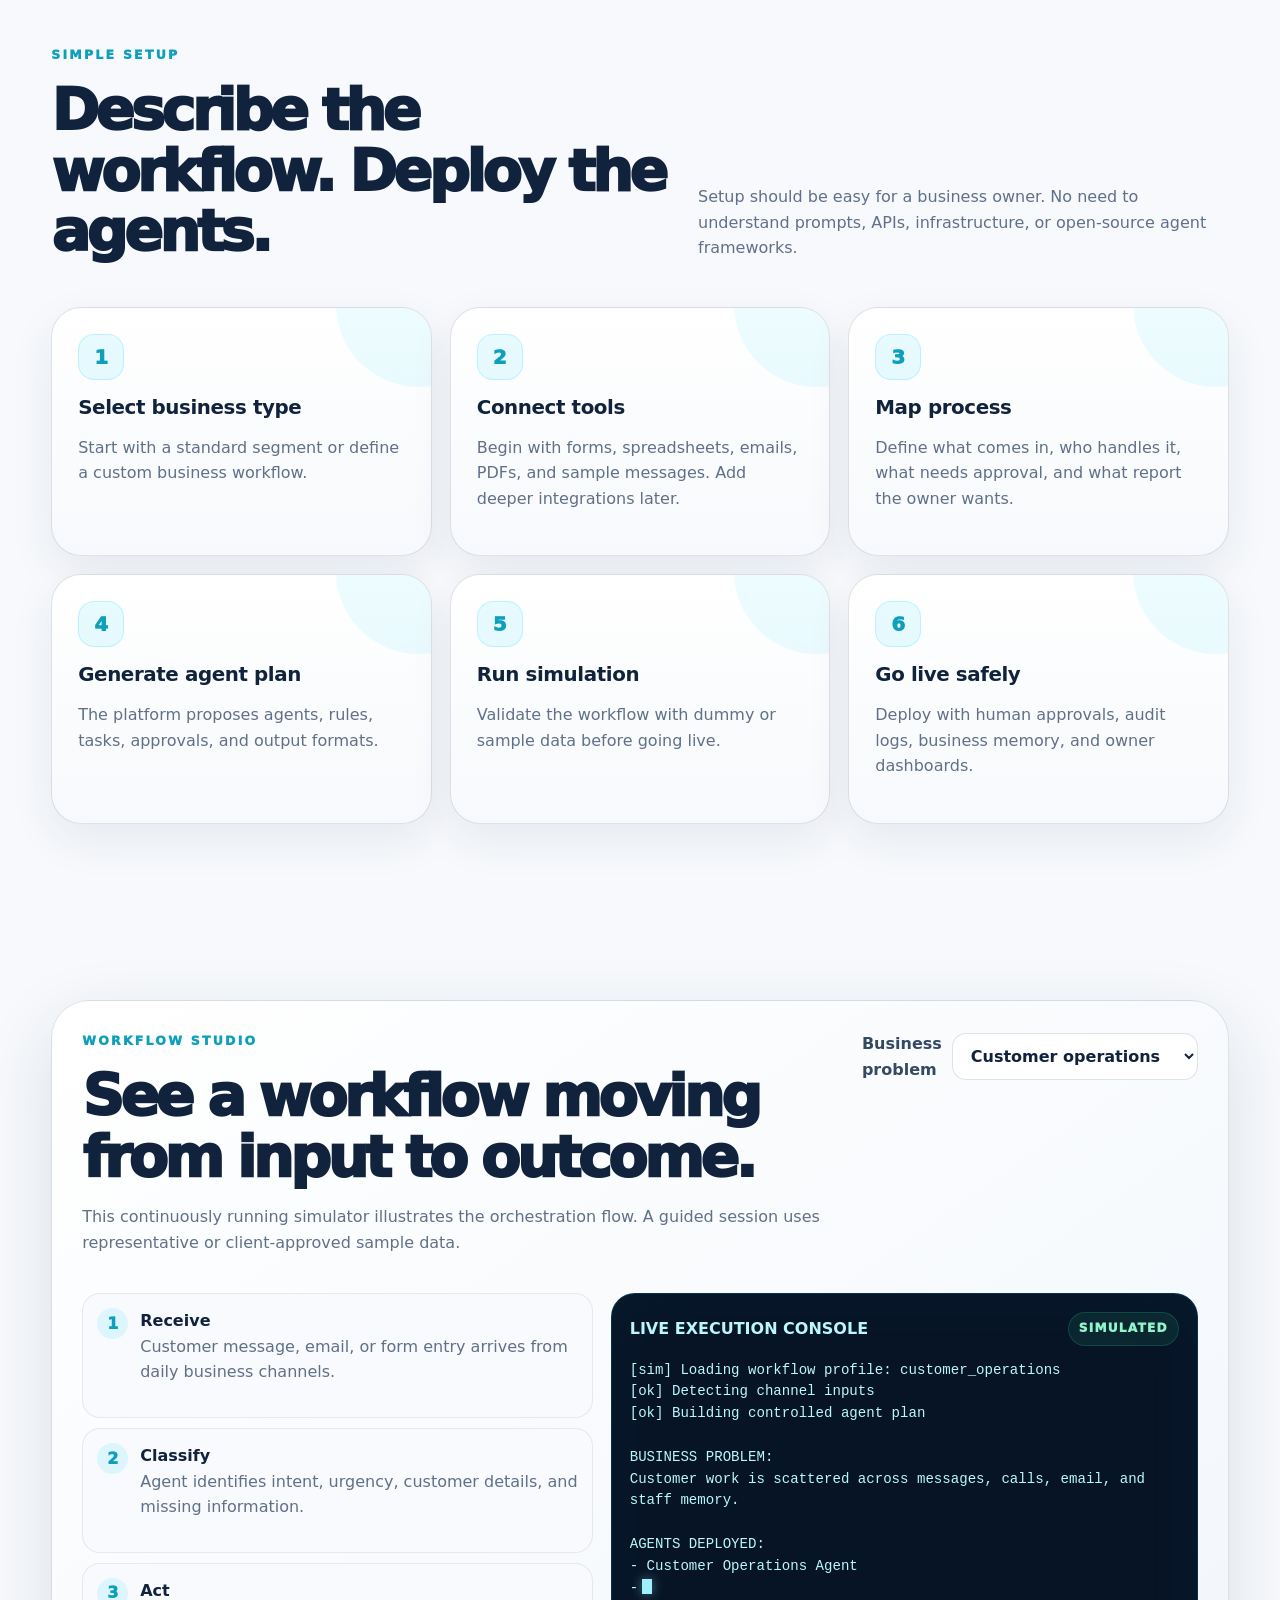
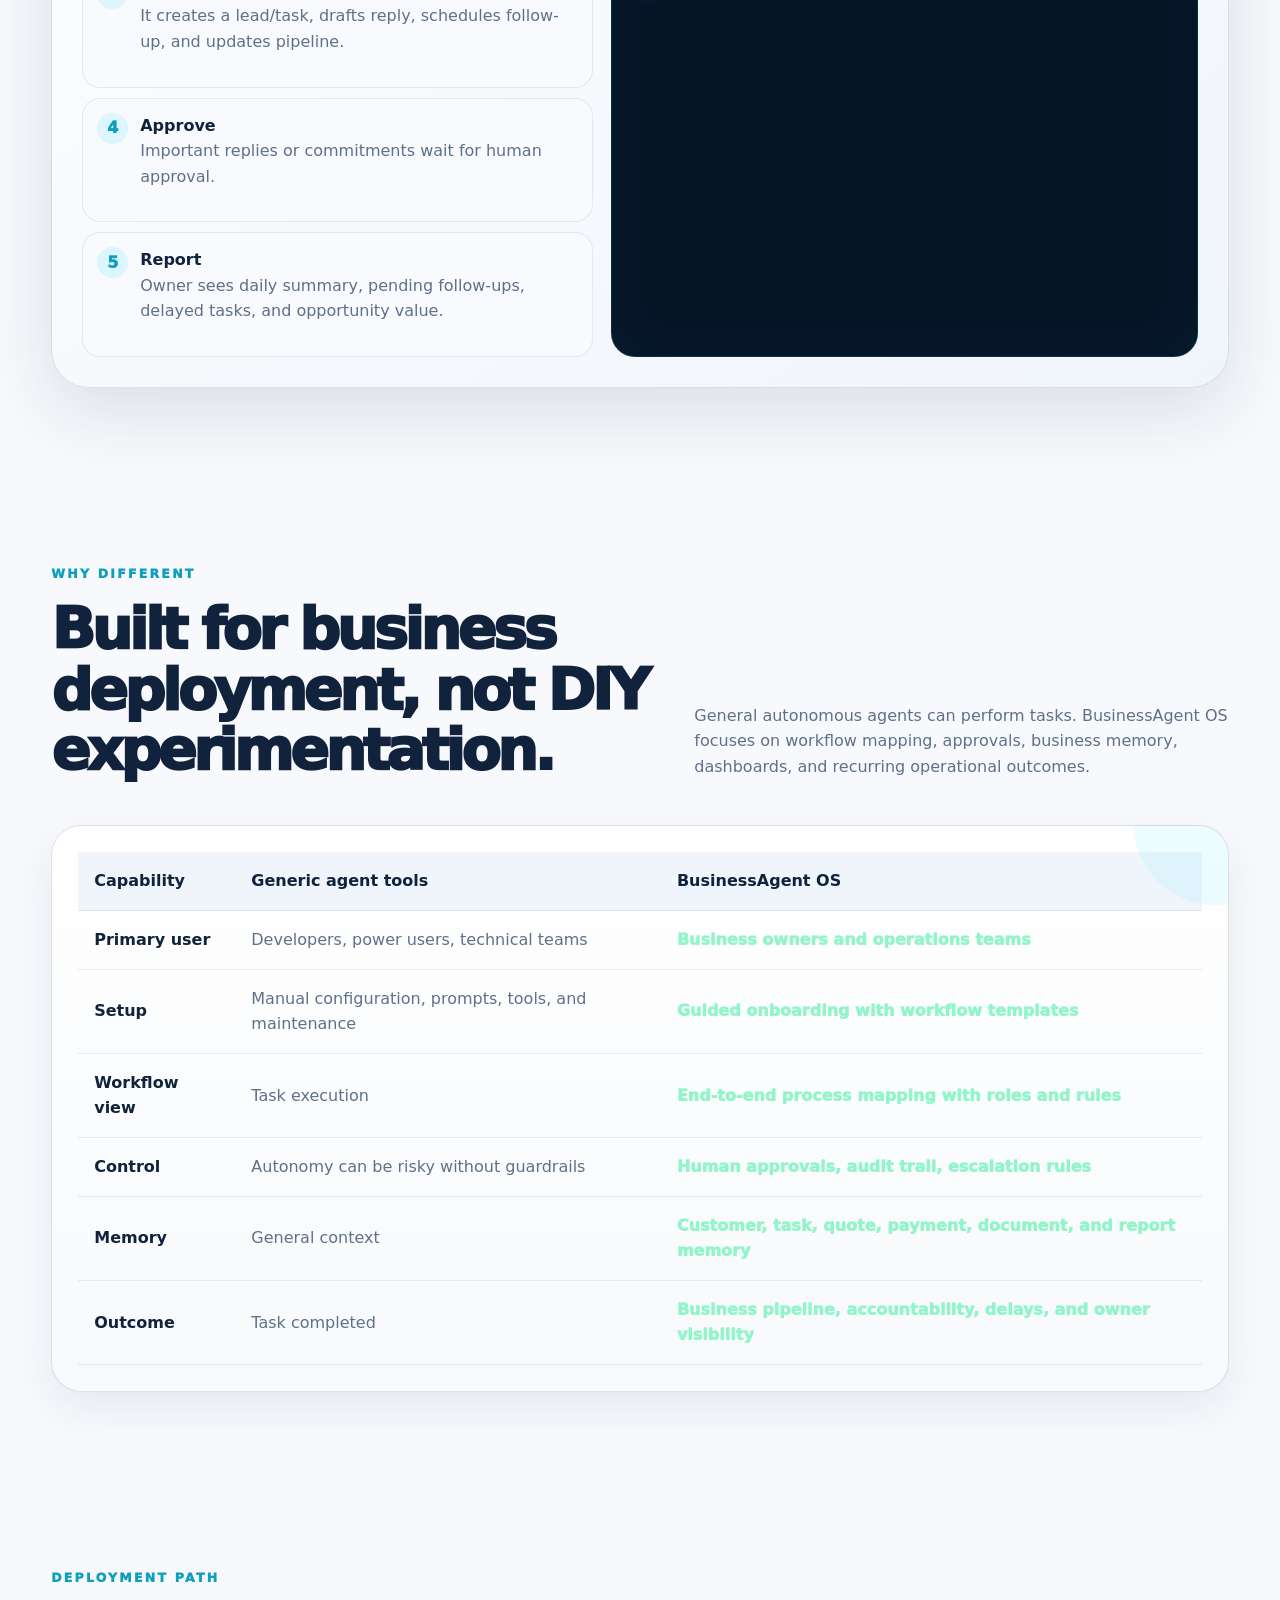
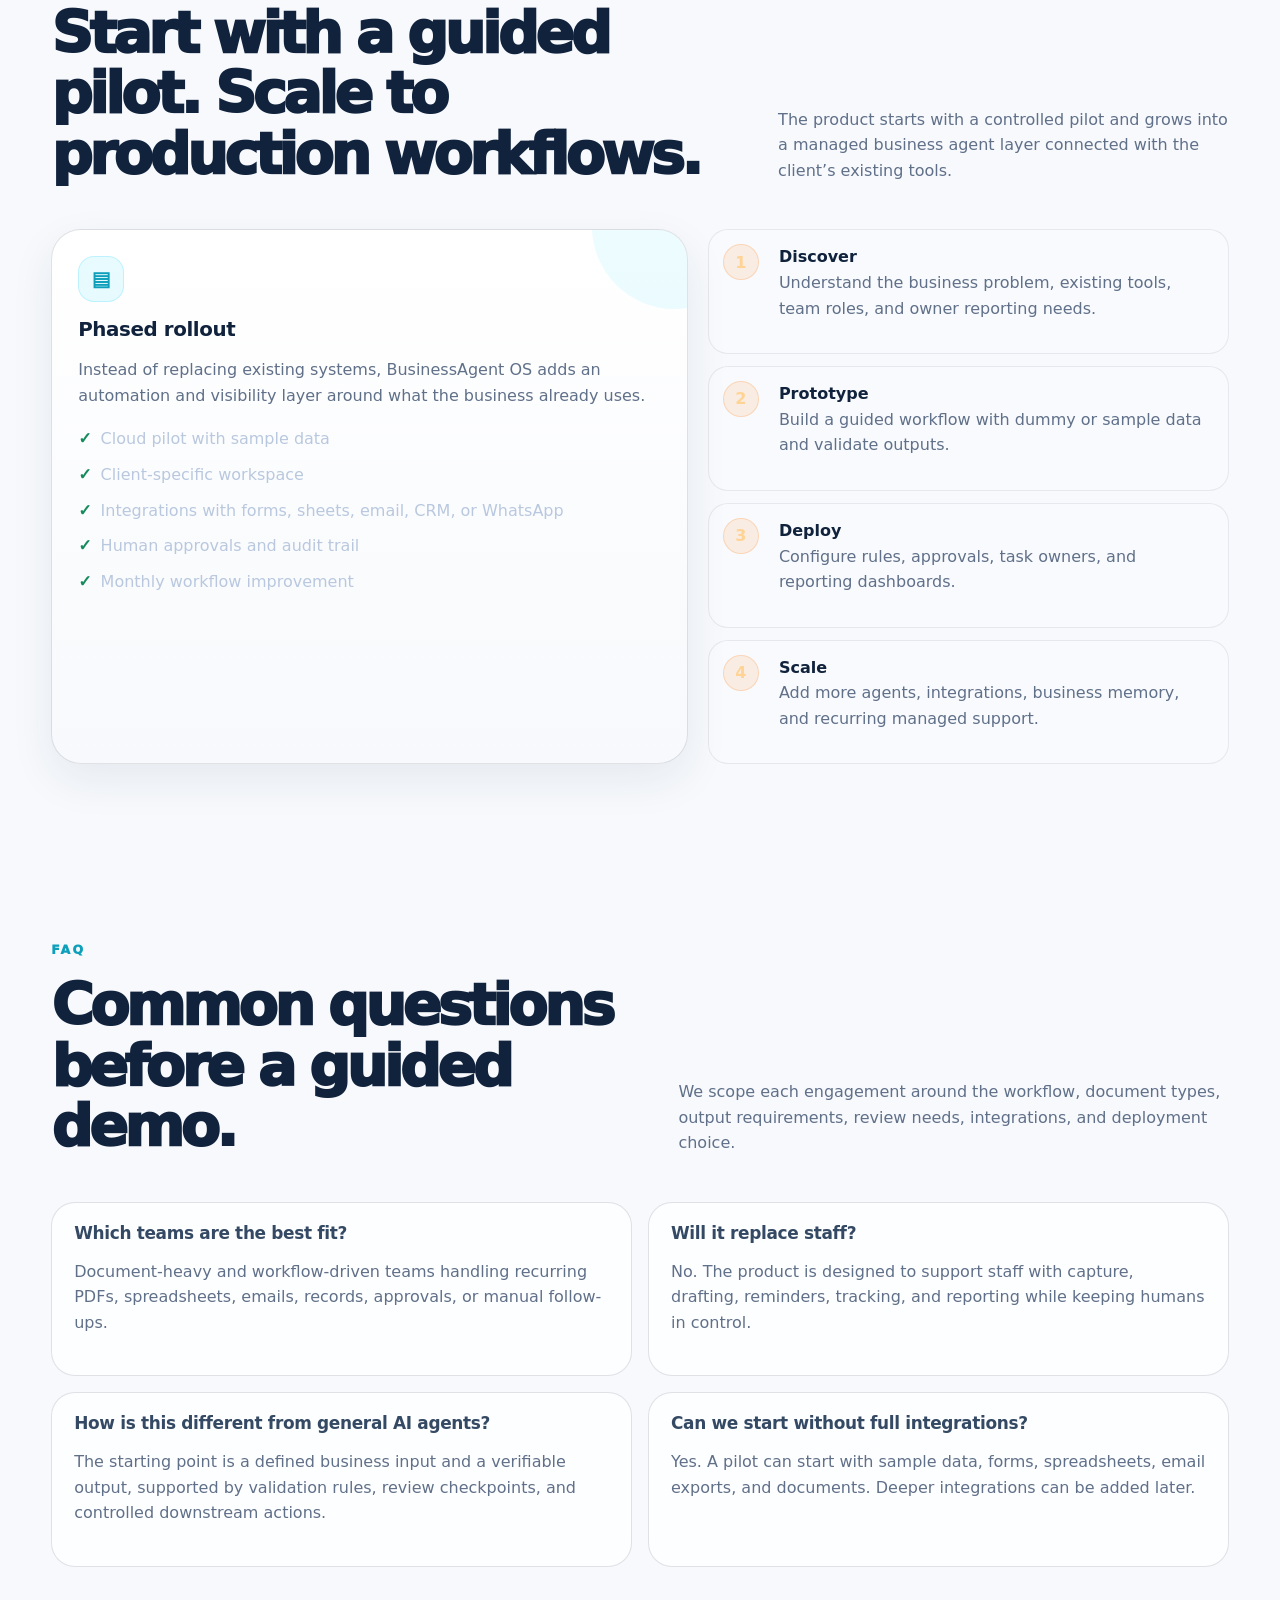
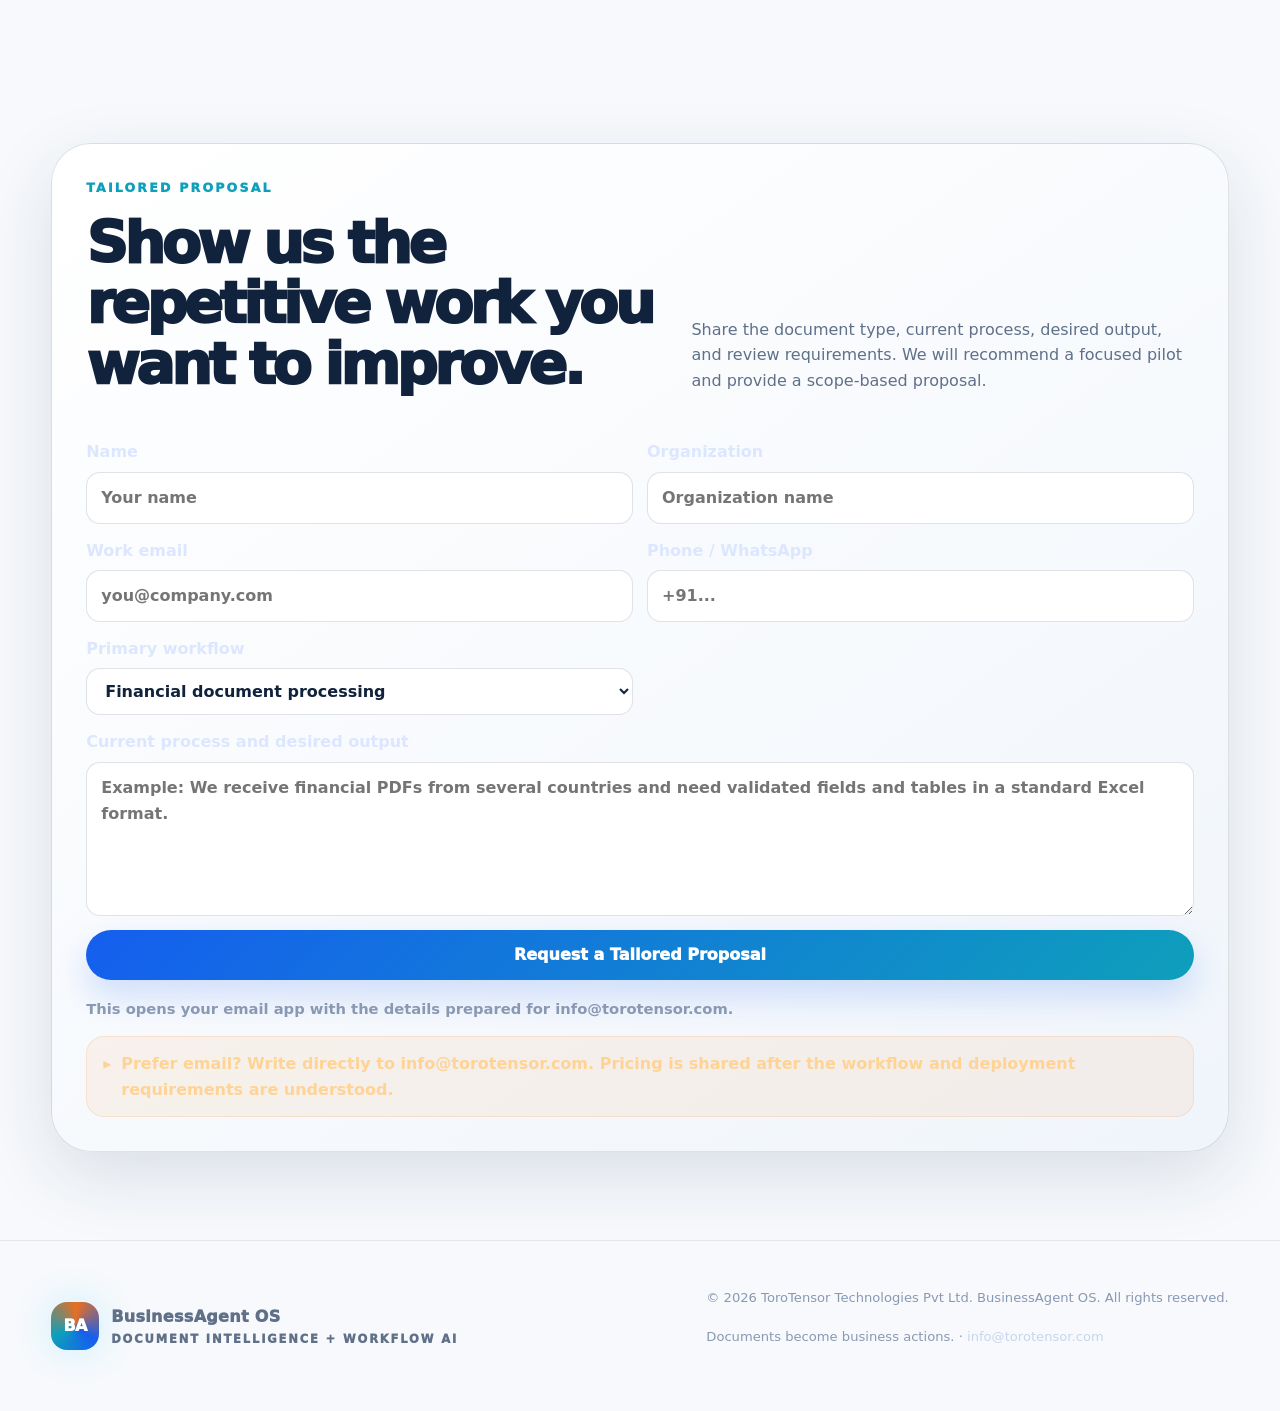
==== commit cbb3115e: "Add files via upload" ====
--- a/index.html
+++ b/index.html
@@ -4,12 +4,12 @@
   <meta charset="UTF-8" />
   <meta name="viewport" content="width=device-width, initial-scale=1.0" />
 
-  <title>BusinessAgent OS | Autonomous Agents for Real Business Workflows</title>
-  <meta name="description" content="BusinessAgent OS maps how a business works and deploys controlled AI agents for sales, support, documents, tasks, payments, operations, and owner reporting." />
-  <meta name="theme-color" content="#050B18" />
+  <title>BusinessAgent OS | Documents Become Business Actions</title>
+  <meta name="description" content="BusinessAgent OS extracts and validates information from PDFs, forms, emails, and business records, then connects it to controlled workflows, approvals, reports, Excel, and APIs." />
+  <meta name="theme-color" content="#F7F9FC" />
   <meta name="robots" content="index,follow" />
   <meta property="og:title" content="BusinessAgent OS" />
-  <meta property="og:description" content="Autonomous agents for real business workflows. Map your process, deploy task-specific agents, and track outcomes." />
+  <meta property="og:description" content="Turn document-heavy, repetitive work into validated data, controlled actions, and visible business outcomes." />
   <meta property="og:type" content="website" />
 
   <style>
@@ -365,6 +365,46 @@
       select{width:100%}
       .request{padding:24px}
     }
+
+    /* Polished light theme */
+    :root{
+      --bg:#F7F9FC;--bg2:#EEF3F9;--panel:#FFFFFF;--panel2:#F2F6FB;
+      --text:#10223C;--muted:#607089;--soft:#344963;
+      --line:rgba(16,34,60,.13);--line2:rgba(16,34,60,.08);
+      --blue:#155EEF;--cyan:#0E9FBB;--orange:#E86F22;--green:#158A5B;
+      --shadow:0 24px 70px rgba(30,55,88,.13);
+    }
+    body{background:radial-gradient(circle at 8% 0%,rgba(21,94,239,.10),transparent 30%),radial-gradient(circle at 92% 4%,rgba(232,111,34,.08),transparent 28%),var(--bg);color:var(--text)}
+    body:before{background-image:linear-gradient(rgba(21,94,239,.045) 1px,transparent 1px),linear-gradient(90deg,rgba(21,94,239,.045) 1px,transparent 1px);mask-image:linear-gradient(to bottom,rgba(0,0,0,.65),transparent 76%)}
+    body:after{opacity:.35}
+    .nav{background:rgba(255,255,255,.86);border-color:var(--line2)}
+    .nav-links,.lead,.product-name small{color:var(--muted)}
+    .nav-links a:hover{color:var(--blue)}
+    .btn-primary{background:linear-gradient(135deg,#155EEF,#0E9FBB);color:#fff;box-shadow:0 16px 34px rgba(21,94,239,.18)}
+    .btn-ghost{background:#fff;border:1px solid var(--line);color:var(--text)}
+    .gradient-text{background:linear-gradient(90deg,#10223C,#155EEF,#0E9FBB);-webkit-background-clip:text;background-clip:text;color:transparent}
+    .pill,.metric,.agent-tile,.faq{background:rgba(255,255,255,.78);border-color:var(--line);color:var(--soft)}
+    .metric b,.card h3,.agent-tile b,th,td strong{color:var(--text)}
+    .console,.studio,.request{background:linear-gradient(145deg,#FFFFFF,#F0F5FB);border-color:var(--line);box-shadow:var(--shadow)}
+    .console:before{background:radial-gradient(circle at 19% 0%,rgba(14,159,187,.12),transparent 35%),radial-gradient(circle at 94% 0%,rgba(232,111,34,.10),transparent 31%)}
+    .console-top,.select-wrap{color:var(--soft)}
+    .os-card,.step,.timeline-row{background:#F8FAFD;border-color:var(--line2)}
+    .node{background:#FFFFFF;border-color:var(--line)}
+    .node b{color:var(--text)}
+    .card,.price-card{background:linear-gradient(180deg,#FFFFFF,#F7F9FC);border-color:var(--line);box-shadow:0 16px 44px rgba(30,55,88,.08)}
+    .sim-output,.terminal{background:#071426;color:#B9F7FF}
+    select,input,textarea{background:#FFFFFF;color:var(--text);border-color:var(--line)}
+    th{background:#F0F5FB;color:var(--text)}
+    td{color:var(--muted)}
+    .footer{border-color:var(--line2)}
+    .proof-grid{display:grid;grid-template-columns:1fr auto 1fr auto 1fr;gap:16px;align-items:stretch}
+    .proof-card{padding:24px;border-radius:26px;background:#fff;border:1px solid var(--line);box-shadow:0 14px 40px rgba(30,55,88,.07)}
+    .proof-card small{display:block;color:var(--blue);font-weight:950;letter-spacing:.12em;text-transform:uppercase;margin-bottom:10px}
+    .proof-card strong{display:block;font-size:1.18rem;margin-bottom:8px}
+    .proof-arrow{display:grid;place-items:center;color:var(--blue);font-size:1.7rem;font-weight:1000}
+    .contact-line{display:flex;gap:12px;align-items:center;flex-wrap:wrap;margin-top:18px;color:var(--soft)}
+    .contact-line a{color:var(--blue);font-weight:950}
+    @media(max-width:860px){.proof-grid{grid-template-columns:1fr}.proof-arrow{transform:rotate(90deg);min-height:20px}}
   </style>
 </head>
 
@@ -375,22 +415,21 @@
         <span class="product-mark">BA</span>
         <span class="product-name">
           <strong>BusinessAgent OS</strong>
-          <small>Autonomous Business Agents</small>
+          <small>Document Intelligence + Workflow AI</small>
         </span>
       </a>
 
       <div class="nav-links">
+        <a href="#document-intelligence">Document Intelligence</a>
         <a href="#platform">Platform</a>
-        <a href="#agents">Agents</a>
-        <a href="#setup">Setup</a>
+        <a href="#solutions">Solutions</a>
         <a href="#studio">Studio</a>
-        <a href="#difference">Why Different</a>
-        <a href="#pricing">Pricing</a>
+        <a href="#deployment">Pilot</a>
       </div>
 
       <div class="nav-actions">
         <a class="btn btn-ghost" href="#studio">View Simulator</a>
-        <a class="btn btn-primary" href="#request-demo">Request Guided Demo</a>
+        <a class="btn btn-primary" href="#request-demo">Discuss Your Workflow</a>
       </div>
     </div>
   </nav>
@@ -399,43 +438,43 @@
     <section class="hero">
       <div class="container hero-grid">
         <div>
-          <p class="eyebrow">Autonomous agents for real business workflows</p>
-          <h1><span class="gradient-text">BusinessAgent OS</span> turns processes into agents.</h1>
+          <p class="eyebrow">Document intelligence for controlled business workflows</p>
+          <h1><span class="gradient-text">Documents become</span> business actions.</h1>
           <p class="lead">
-            Map how your business works, deploy task-specific AI agents, keep humans in control, and track outcomes through one owner-ready operating layer.
+            Extract information from PDFs, forms, emails, and business records; validate it with AI and human review; then connect it to Excel, APIs, approvals, tasks, follow-ups, and reports.
           </p>
 
           <div class="hero-actions">
-            <a class="btn btn-primary" href="#request-demo">Request Guided Demo</a>
-            <a class="btn btn-ghost" href="#studio">Open Workflow Studio</a>
+            <a class="btn btn-primary" href="#request-demo">Discuss Your Workflow</a>
+            <a class="btn btn-ghost" href="#document-intelligence">See How It Works</a>
           </div>
 
           <div class="trust-row">
-            <span class="pill">Workflow-first</span>
-            <span class="pill">Human approvals</span>
-            <span class="pill">Business memory</span>
-            <span class="pill">Owner dashboard</span>
+            <span class="pill">Private deployment available</span>
+            <span class="pill">Human-in-the-loop</span>
+            <span class="pill">PDF · Excel · Email · API</span>
+            <span class="pill">Pilot with sample data</span>
           </div>
         </div>
 
         <div class="console" aria-label="BusinessAgent OS live console">
           <div class="console-top">
-            <span>BUSINESSAGENT_OS // WORKFLOW MAP</span>
+            <span>BUSINESSAGENT_OS // DOCUMENT PIPELINE</span>
             <span class="dots"><i class="dot"></i><i class="dot"></i><i class="dot"></i></span>
           </div>
           <div class="console-body">
             <div class="os-card">
               <div class="os-card-head">
-                <strong>Agent layer generated</strong>
+                <strong>48-page financial statement</strong>
                 <span class="status">READY</span>
               </div>
               <div class="agent-map">
-                <div class="node"><b>Flow Mapper</b><span>Process + rules</span></div>
-                <div class="node"><b>Sales Agent</b><span>Leads + quotes</span></div>
-                <div class="node"><b>Support Agent</b><span>Issues + replies</span></div>
-                <div class="node"><b>Docs Agent</b><span>PDFs + forms</span></div>
-                <div class="node"><b>Task Agent</b><span>Owners + deadlines</span></div>
-                <div class="node"><b>Report Agent</b><span>Daily owner view</span></div>
+                <div class="node"><b>OCR</b><span>Pages + layout</span></div>
+                <div class="node"><b>Table Detection</b><span>Rows + columns</span></div>
+                <div class="node"><b>Field Extraction</b><span>Values + entities</span></div>
+                <div class="node"><b>Validation</b><span>Rules + confidence</span></div>
+                <div class="node"><b>Review Queue</b><span>Human exceptions</span></div>
+                <div class="node"><b>Export</b><span>Excel + JSON</span></div>
               </div>
             </div>
             <div class="terminal typing" id="heroTerminal"></div>
@@ -446,10 +485,26 @@
 
     <section class="metric-strip">
       <div class="container metric-grid">
-        <div class="metric"><b>01</b><span>Map business workflow</span></div>
-        <div class="metric"><b>08+</b><span>Task-specific agent modules</span></div>
-        <div class="metric"><b>100%</b><span>Human approval option</span></div>
-        <div class="metric"><b>Daily</b><span>Owner-ready reporting</span></div>
+        <div class="metric"><b>PDF</b><span>Documents and scanned records</span></div>
+        <div class="metric"><b>AI + Rules</b><span>Extraction and validation</span></div>
+        <div class="metric"><b>Review</b><span>Human control for exceptions</span></div>
+        <div class="metric"><b>Excel / API</b><span>Structured business output</span></div>
+      </div>
+    </section>
+
+    <section class="section" id="document-intelligence">
+      <div class="container">
+        <div class="section-head">
+          <div><p class="eyebrow">Document Intelligence</p><h2>From passive files to verified, usable data.</h2></div>
+          <p>Start with one document-heavy workflow. We identify the fields and tables that matter, validate the output, and route uncertain cases for review.</p>
+        </div>
+        <div class="proof-grid">
+          <article class="proof-card"><small>Input</small><strong>Financial PDFs and records</strong><p>Statements, invoices, forms, tables, scans, and multi-country business documents.</p></article>
+          <div class="proof-arrow" aria-hidden="true">→</div>
+          <article class="proof-card"><small>AI processing</small><strong>Extract, structure, validate</strong><p>OCR, layout and table detection, field extraction, rule checks, and confidence scoring.</p></article>
+          <div class="proof-arrow" aria-hidden="true">→</div>
+          <article class="proof-card"><small>Business output</small><strong>Excel, JSON, review queue</strong><p>Verified data ready for reporting, approvals, tasks, follow-ups, systems, or APIs.</p></article>
+        </div>
       </div>
     </section>
 
@@ -457,55 +512,51 @@
       <div class="container">
         <div class="section-head">
           <div>
-            <p class="eyebrow">The platform</p>
-            <h2>Not a chatbot. Not a generic agent. A business operating layer.</h2>
+            <p class="eyebrow">The operating layer</p>
+            <h2>Validated information can trigger controlled work.</h2>
           </div>
           <p>
-            BusinessAgent OS sits on top of existing tools and converts processes into controlled agents that understand tasks, rules, approvals, documents, follow-ups, and reporting.
+            BusinessAgent OS connects extracted information to the next business step without requiring teams to replace every tool they already use.
           </p>
         </div>
 
         <div class="grid-3">
           <article class="card">
             <div class="icon">⌁</div>
-            <h3>Business-flow mapping</h3>
-            <p>Understand how enquiries, tasks, approvals, documents, payments, and reports move through the business.</p>
+            <h3>Structured extraction</h3>
+            <p>Turn documents and incoming records into consistent fields, tables, summaries, and traceable source references.</p>
           </article>
           <article class="card">
             <div class="icon">◎</div>
-            <h3>Controlled autonomy</h3>
-            <p>Agents can draft, classify, assign, remind, and report, while important actions remain human-approved.</p>
+            <h3>Validation and review</h3>
+            <p>Combine AI confidence, business rules, and human review so uncertain or high-impact outputs are checked.</p>
           </article>
           <article class="card">
             <div class="icon">▣</div>
-            <h3>Owner visibility</h3>
-            <p>See what came in, what is pending, who owns it, what is delayed, and what needs attention.</p>
+            <h3>Connected actions</h3>
+            <p>Send approved outputs to Excel, APIs, reports, task queues, follow-ups, or the systems your team already uses.</p>
           </article>
         </div>
       </div>
     </section>
 
-    <section class="section" id="agents">
+    <section class="section" id="solutions">
       <div class="container">
         <div class="section-head">
           <div>
-            <p class="eyebrow">Agent stack</p>
-            <h2>Specialized agents that work together.</h2>
+            <p class="eyebrow">Focused solutions</p>
+            <h2>Begin with a concrete workflow and measurable output.</h2>
           </div>
           <p>
-            One universal agent is not enough for real business operations. The platform deploys task-specific agents around the client’s workflow.
+            Best suited for document-heavy and workflow-driven teams that depend on PDFs, spreadsheets, email, WhatsApp, and manual follow-ups.
           </p>
         </div>
 
         <div class="agent-stack">
-          <div class="agent-tile"><b>Flow Mapper</b><span>Turns the client’s current process into a workflow map with roles, rules, and outcomes.</span></div>
-          <div class="agent-tile"><b>Customer Operations Agent</b><span>Handles enquiries, lead capture, follow-ups, task routing, and owner summaries.</span></div>
-          <div class="agent-tile"><b>Quotation Agent</b><span>Drafts quotations, checks required details, and sends for approval before delivery.</span></div>
-          <div class="agent-tile"><b>Document Agent</b><span>Reads business PDFs, forms, SOPs, invoices, brochures, and policy documents.</span></div>
-          <div class="agent-tile"><b>Task Agent</b><span>Assigns work, tracks responsibility, highlights delays, and keeps teams accountable.</span></div>
-          <div class="agent-tile"><b>Support Agent</b><span>Classifies support requests, drafts replies, escalates urgent cases, and tracks resolution.</span></div>
-          <div class="agent-tile"><b>Payment Reminder Agent</b><span>Tracks pending amounts and prepares polite reminders with human approval.</span></div>
-          <div class="agent-tile"><b>Owner Report Agent</b><span>Generates daily summaries, risk alerts, pipeline view, and pending-action reports.</span></div>
+          <div class="agent-tile"><b>Financial Document Processing</b><span>Extract tables and fields from statements, invoices, forms, and recurring financial records.</span></div>
+          <div class="agent-tile"><b>Document Review Workflows</b><span>Flag missing information, inconsistent values, low-confidence fields, and policy exceptions.</span></div>
+          <div class="agent-tile"><b>Enquiries and Quotations</b><span>Structure incoming requirements, identify missing details, draft replies, and track follow-ups.</span></div>
+          <div class="agent-tile"><b>Private Knowledge Assistants</b><span>Turn SOPs, manuals, policies, and internal documents into grounded question-answering systems.</span></div>
         </div>
       </div>
     </section>
@@ -539,8 +590,8 @@
           <div class="studio-top">
             <div>
               <p class="eyebrow">Workflow Studio</p>
-              <h2>Live simulator for business problems.</h2>
-              <p>This public simulator shows a continuously running execution console. Full operational demos are shown only after a guided demo request.</p>
+              <h2>See a workflow moving from input to outcome.</h2>
+              <p>This continuously running simulator illustrates the orchestration flow. A guided session uses representative or client-approved sample data.</p>
             </div>
             <label class="select-wrap">
               Business problem
@@ -639,51 +690,6 @@
       </div>
     </section>
 
-    <section class="section" id="pricing">
-      <div class="container">
-        <div class="section-head">
-          <div>
-            <p class="eyebrow">Business model</p>
-            <h2>Start with a guided pilot. Scale with managed agents.</h2>
-          </div>
-          <p>
-            Pricing is designed for validation first, then setup and monthly recurring value. Exact pricing depends on integrations, data volume, and workflow complexity.
-          </p>
-        </div>
-
-        <div class="pricing">
-          <article class="price-card">
-            <p class="eyebrow">Discovery</p>
-            <h3>Guided Demo</h3>
-            <div class="price">Free</div>
-            <p>Workflow discussion and relevant product walkthrough.</p>
-            <ul class="clean"><li>Discovery call</li><li>Use-case mapping</li><li>Relevant module demo</li></ul>
-          </article>
-          <article class="price-card featured">
-            <p class="eyebrow">Pilot</p>
-            <h3>Workflow Pilot</h3>
-            <div class="price">₹25k–₹75k</div>
-            <p>One controlled workflow with sample data and output validation.</p>
-            <ul class="clean"><li>1 workflow</li><li>Dummy/sample data</li><li>Agent plan + dashboard</li></ul>
-          </article>
-          <article class="price-card">
-            <p class="eyebrow">Setup</p>
-            <h3>Business Deployment</h3>
-            <div class="price">₹1L–₹3L</div>
-            <p>Configured workflows, agents, rules, reports, and approvals.</p>
-            <ul class="clean"><li>3–5 workflows</li><li>Approval rules</li><li>Owner dashboard</li></ul>
-          </article>
-          <article class="price-card">
-            <p class="eyebrow">Recurring</p>
-            <h3>Managed Agents</h3>
-            <div class="price">₹10k–₹75k<small>/mo</small></div>
-            <p>Monthly support, workflow updates, usage, and monitoring.</p>
-            <ul class="clean"><li>Workflow changes</li><li>Support</li><li>Monthly reports</li></ul>
-          </article>
-        </div>
-      </div>
-    </section>
-
     <section class="section" id="faq">
       <div class="container">
         <div class="section-head">
@@ -691,13 +697,13 @@
             <p class="eyebrow">FAQ</p>
             <h2>Common questions before a guided demo.</h2>
           </div>
-          <p>BusinessAgent OS is positioned as a productized workflow layer, not a one-off custom software project.</p>
+          <p>We scope each engagement around the workflow, document types, output requirements, review needs, integrations, and deployment choice.</p>
         </div>
 
         <div class="faq-grid">
-          <article class="faq"><h3>Can it work for any business?</h3><p>It can work wherever the business has repeatable workflows, incoming requests, documents, tasks, approvals, follow-ups, or owner reporting needs.</p></article>
+          <article class="faq"><h3>Which teams are the best fit?</h3><p>Document-heavy and workflow-driven teams handling recurring PDFs, spreadsheets, emails, records, approvals, or manual follow-ups.</p></article>
           <article class="faq"><h3>Will it replace staff?</h3><p>No. The product is designed to support staff with capture, drafting, reminders, tracking, and reporting while keeping humans in control.</p></article>
-          <article class="faq"><h3>How is this different from general AI agents?</h3><p>The focus is business-flow mapping, approval rules, business memory, dashboards, and measurable operational outcomes.</p></article>
+          <article class="faq"><h3>How is this different from general AI agents?</h3><p>The starting point is a defined business input and a verifiable output, supported by validation rules, review checkpoints, and controlled downstream actions.</p></article>
           <article class="faq"><h3>Can we start without full integrations?</h3><p>Yes. A pilot can start with sample data, forms, spreadsheets, email exports, and documents. Deeper integrations can be added later.</p></article>
         </div>
       </div>
@@ -708,43 +714,41 @@
         <div class="request">
           <div class="section-head">
             <div>
-              <p class="eyebrow">Request guided demo</p>
-              <h2>Tell us your workflow. We will map the agents.</h2>
+              <p class="eyebrow">Tailored proposal</p>
+              <h2>Show us the repetitive work you want to improve.</h2>
             </div>
             <p>
-              Demo access is guided. We first understand the business problem, then show the most relevant agent module and discuss a pilot path.
+              Share the document type, current process, desired output, and review requirements. We will recommend a focused pilot and provide a scope-based proposal.
             </p>
           </div>
 
           <form id="demoForm" class="form-grid">
             <label>Name<input id="name" type="text" placeholder="Your name" required></label>
-            <label>Company<input id="company" type="text" placeholder="Company name"></label>
-            <label>Email<input id="email" type="email" placeholder="you@company.com" required></label>
-            <label>Phone / WhatsApp<input id="phone" type="tel" placeholder="+91..." required></label>
-            <label>Business type
+            <label>Organization<input id="company" type="text" placeholder="Organization name"></label>
+            <label>Work email<input id="email" type="email" placeholder="you@company.com" required></label>
+            <label>Phone / WhatsApp<input id="phone" type="tel" placeholder="+91..."></label>
+            <label>Primary workflow
               <select id="segment">
-                <option>Training Institute</option>
-                <option>Clinic / Diagnostic Center</option>
-                <option>Dealer / Distributor</option>
-                <option>Real Estate Consultant</option>
-                <option>Service Business</option>
-                <option>Manufacturing / Operations</option>
-                <option>Custom Business Workflow</option>
+                <option>Financial document processing</option>
+                <option>Forms and records extraction</option>
+                <option>Document review and validation</option>
+                <option>Enquiries and quotations</option>
+                <option>Private knowledge assistant</option>
+                <option>Another repetitive workflow</option>
               </select>
             </label>
-            <label>Preferred meeting time<input id="meeting" type="text" placeholder="Example: Tomorrow 4 PM IST"></label>
-            <label class="full">Business workflow to automate
-              <textarea id="message" rows="5" placeholder="Example: enquiries come on WhatsApp, team creates quotations manually, follow-ups are missed, owner needs daily report"></textarea>
+            <label class="full">Current process and desired output
+              <textarea id="message" rows="5" placeholder="Example: We receive financial PDFs from several countries and need validated fields and tables in a standard Excel format."></textarea>
             </label>
             <label class="full">
-              <button class="btn btn-primary" type="submit">Send Guided Demo Request</button>
-              <span class="subtle-note">This opens your email app and sends the request to the product team. We can connect it to a CRM/database later.</span>
+              <button class="btn btn-primary" type="submit">Request a Tailored Proposal</button>
+              <span class="subtle-note">This opens your email app with the details prepared for info@torotensor.com.</span>
             </label>
           </form>
 
           <div class="form-note">
             <span>▸</span>
-            <span>The complete working demo is not public. We collect business details first and then show the relevant workflow during a guided meeting.</span>
+            <span>Prefer email? Write directly to <a href="mailto:info@torotensor.com">info@torotensor.com</a>. Pricing is shared after the workflow and deployment requirements are understood.</span>
           </div>
         </div>
       </div>
@@ -757,25 +761,25 @@
         <span class="product-mark">BA</span>
         <span class="product-name">
           <strong>BusinessAgent OS</strong>
-          <small>Autonomous Business Agents</small>
+          <small>Document Intelligence + Workflow AI</small>
         </span>
       </div>
       <div>
         <p class="mini">© <span id="year"></span> ToroTensor Technologies Pvt Ltd. BusinessAgent OS. All rights reserved.</p>
-        <p class="mini">Autonomous agents for real business workflows.</p>
+        <p class="mini">Documents become business actions. · <a href="mailto:info@torotensor.com">info@torotensor.com</a></p>
       </div>
     </div>
   </footer>
 
   <script>
     const heroLines = [
-      "> reading business workflow...",
-      "> detecting repetitive decisions...",
-      "> generating agent roles: flow, sales, support, documents, tasks, reports",
-      "> enabling human approval gates...",
-      "> initializing business memory...",
-      "> owner dashboard ready.",
-      "> system status: guided deployment mode"
+      "> input received: 48-page financial statement",
+      "> running OCR and layout detection...",
+      "> detecting tables, fields, and source references...",
+      "> validating values against business rules...",
+      "> routing low-confidence fields to review queue...",
+      "> exporting structured JSON and Excel report...",
+      "> status: verified output ready"
     ];
 
     const scenarios = {
@@ -967,12 +971,12 @@
     let activeScenarioKey = "customer";
 
     const heroLiveLines = [
-      "> heartbeat: workflow monitor active",
-      "> checking approval gates... active",
-      "> scanning task graph... no blockers",
-      "> syncing business memory... ready",
-      "> owner dashboard stream... online",
-      "> agent layer status... supervised autonomy"
+      "> watcher: new document queue active",
+      "> validation rules... active",
+      "> source references... preserved",
+      "> human review queue... synchronized",
+      "> Excel export service... ready",
+      "> pipeline status... supervised processing"
     ];
 
     const scenarioLiveLines = {
@@ -1106,7 +1110,6 @@
       const email = document.getElementById("email").value.trim();
       const phone = document.getElementById("phone").value.trim();
       const segment = document.getElementById("segment").value;
-      const meeting = document.getElementById("meeting").value.trim();
       const message = document.getElementById("message").value.trim();
 
       const subject = encodeURIComponent("Guided Demo Request - BusinessAgent OS");
@@ -1115,8 +1118,7 @@
 Company: ${company}
 Email: ${email}
 Phone/WhatsApp: ${phone}
-Business type: ${segment}
-Preferred meeting time: ${meeting}
+Primary workflow: ${segment}
 
 Business workflow to automate:
 ${message}`
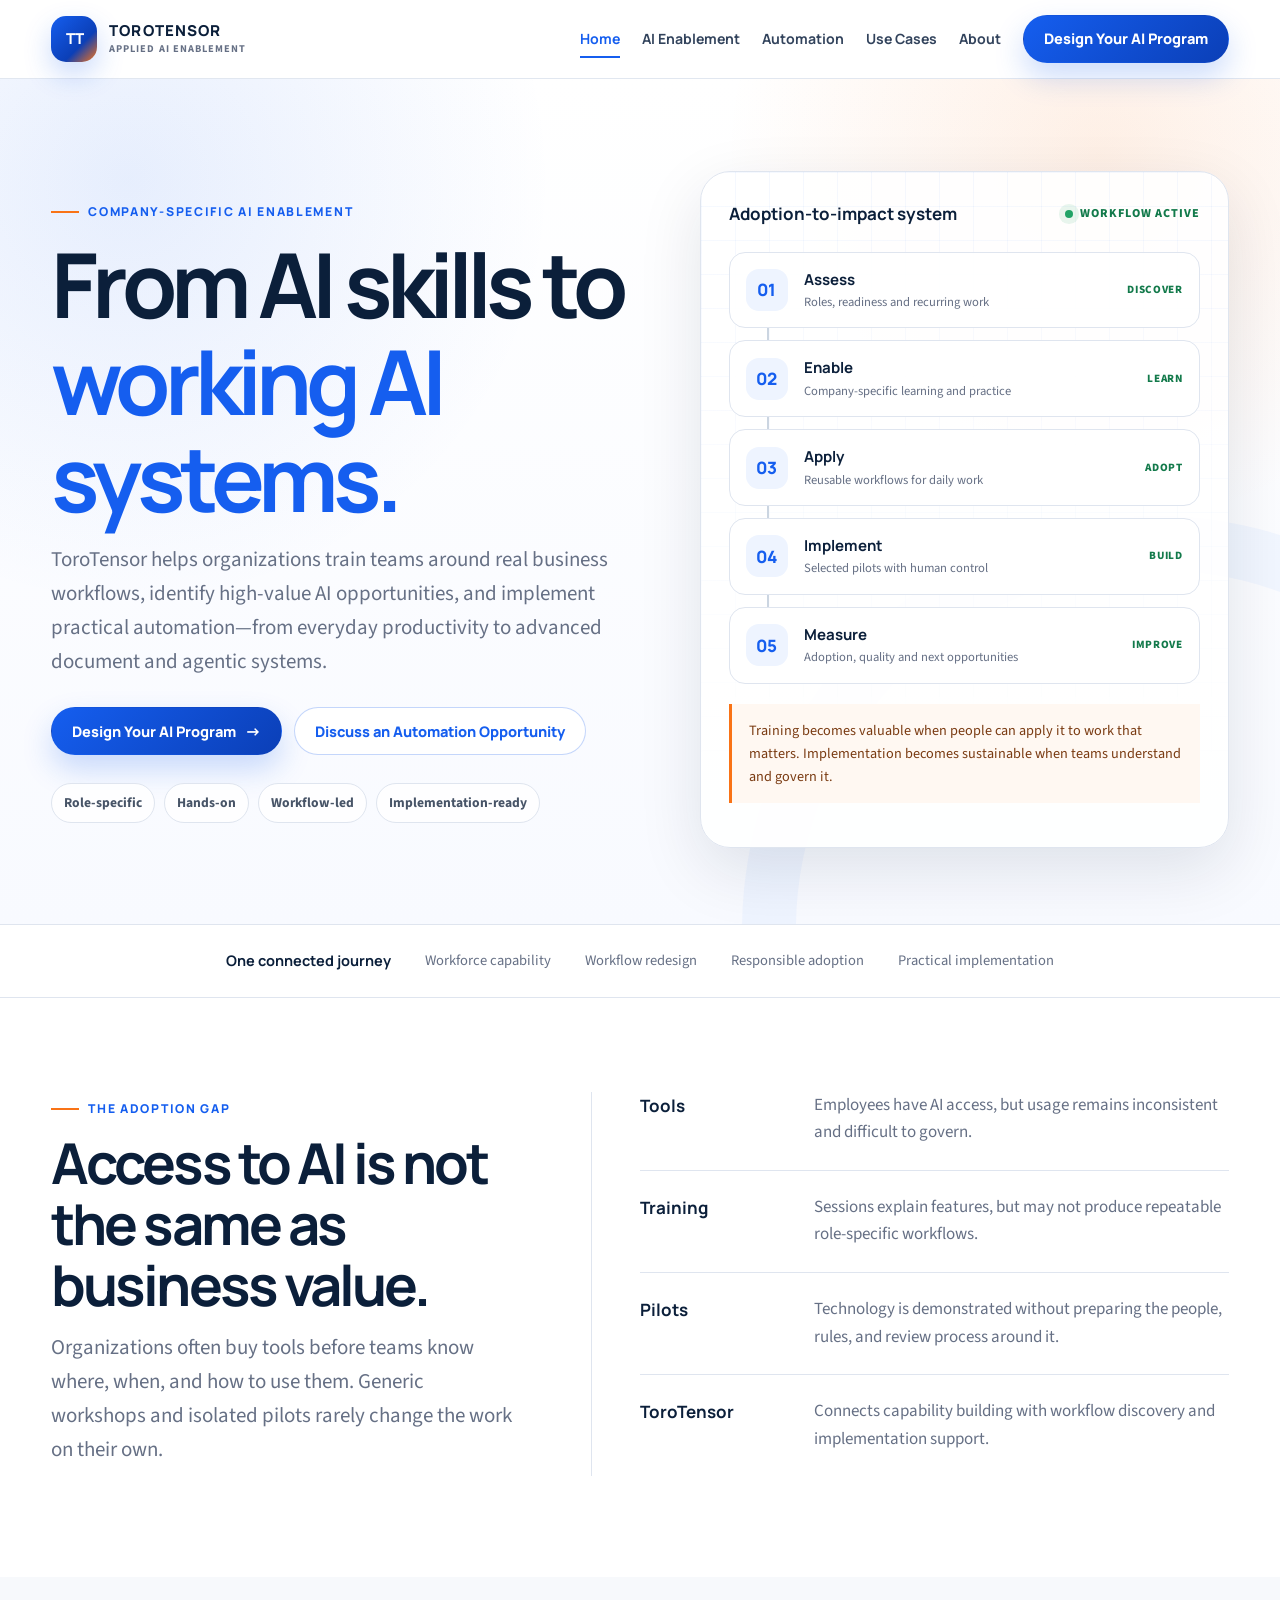
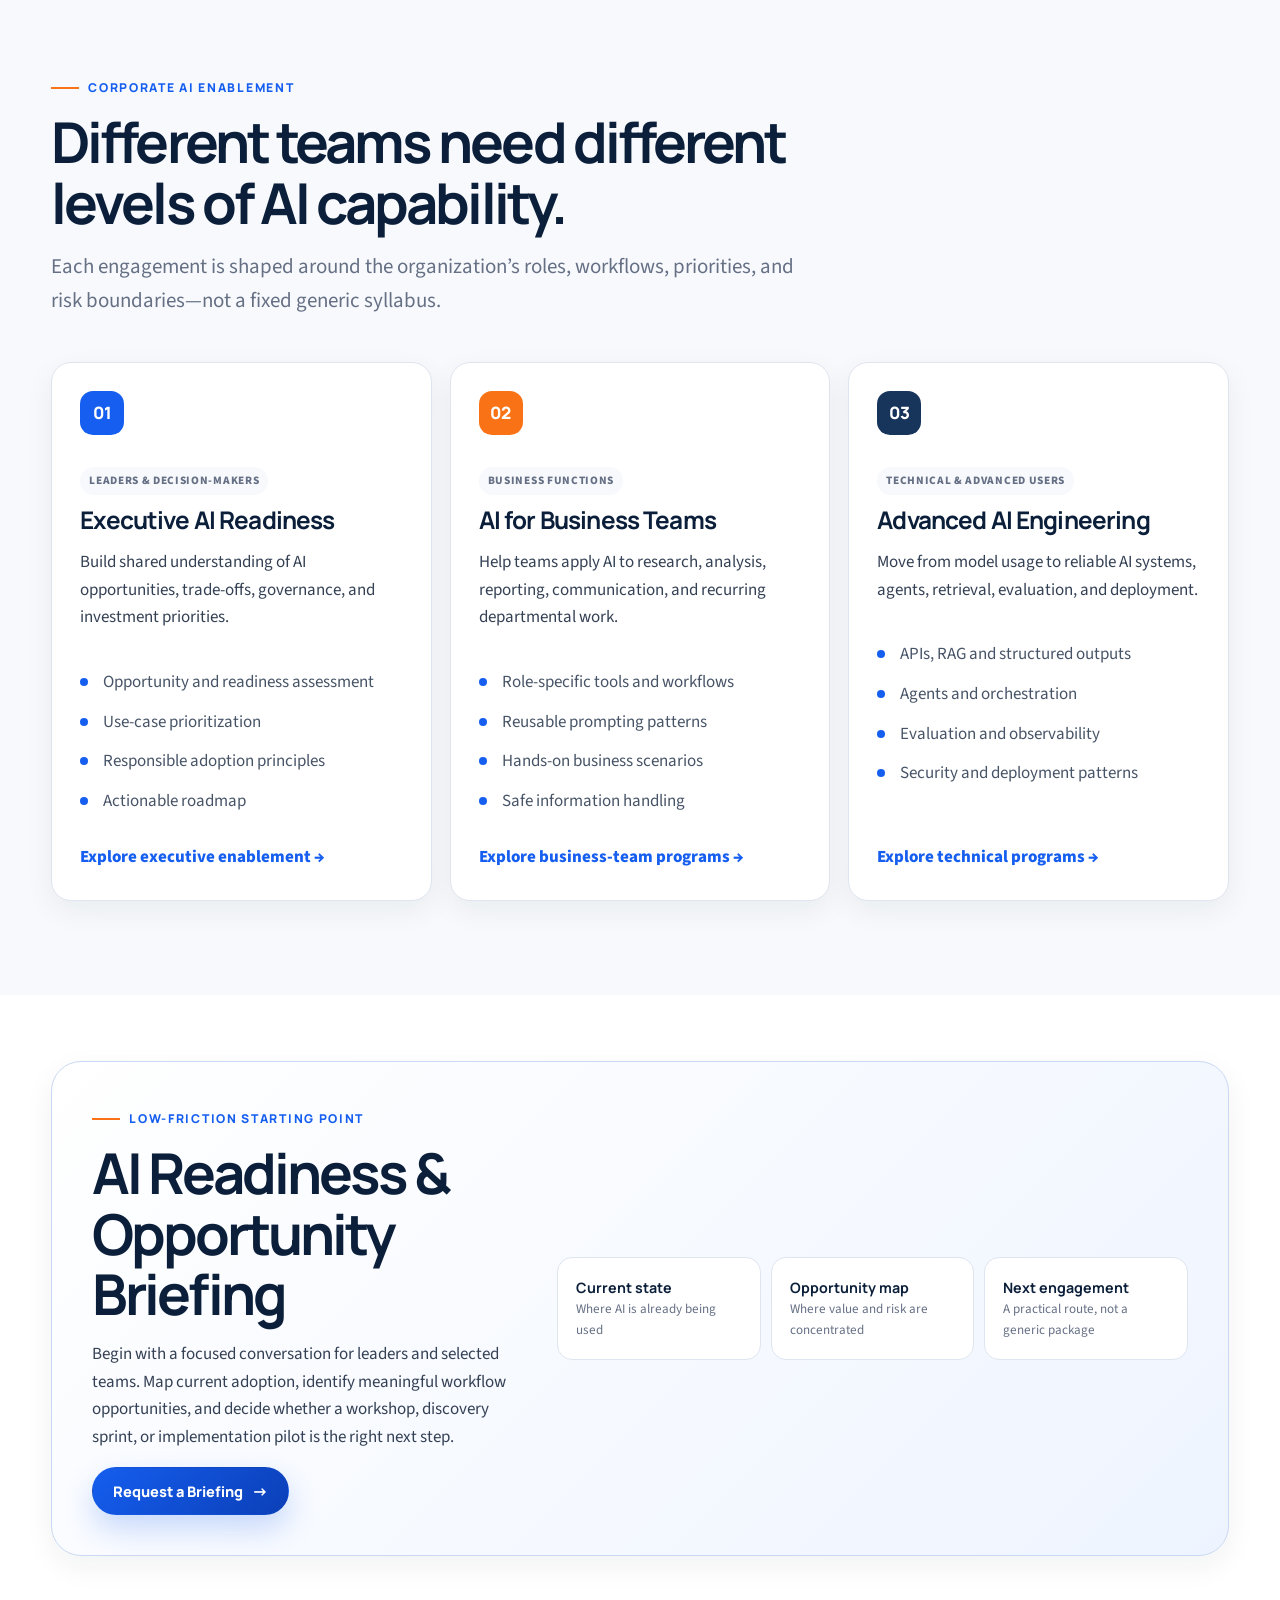
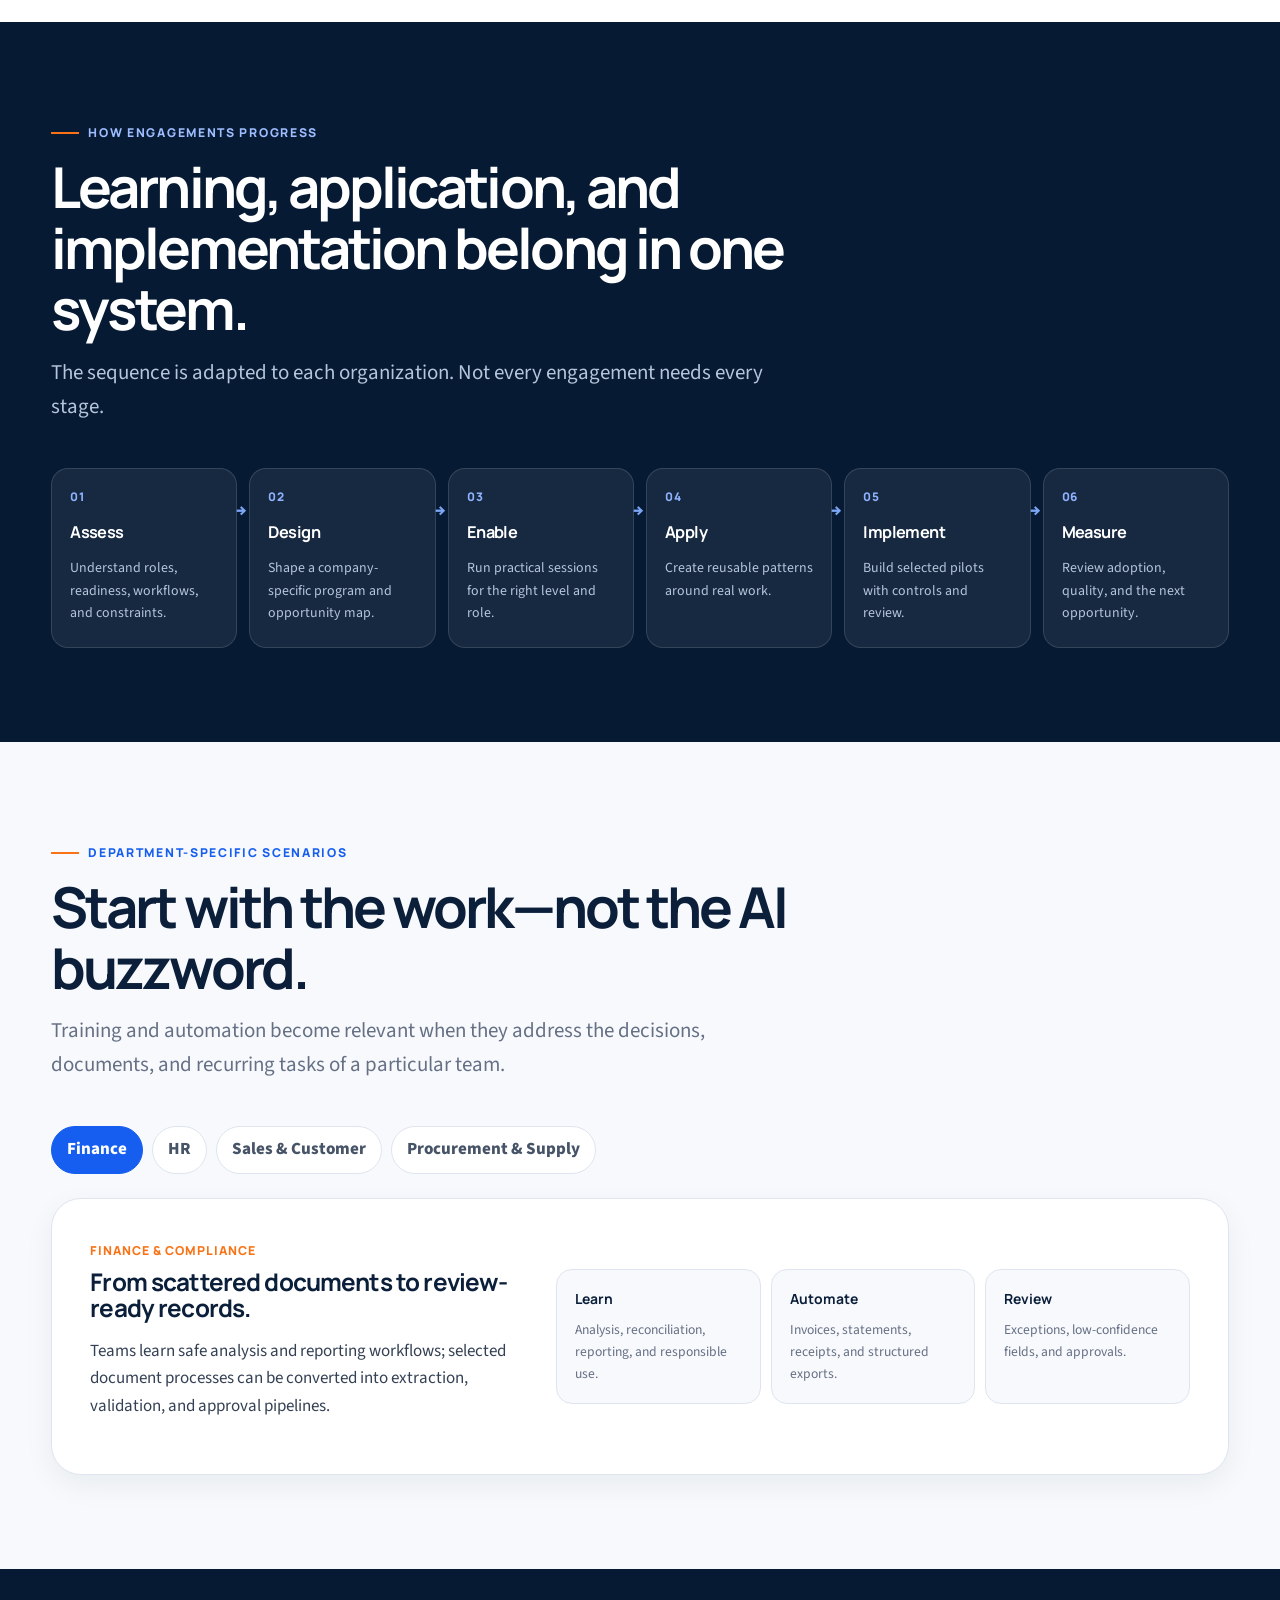
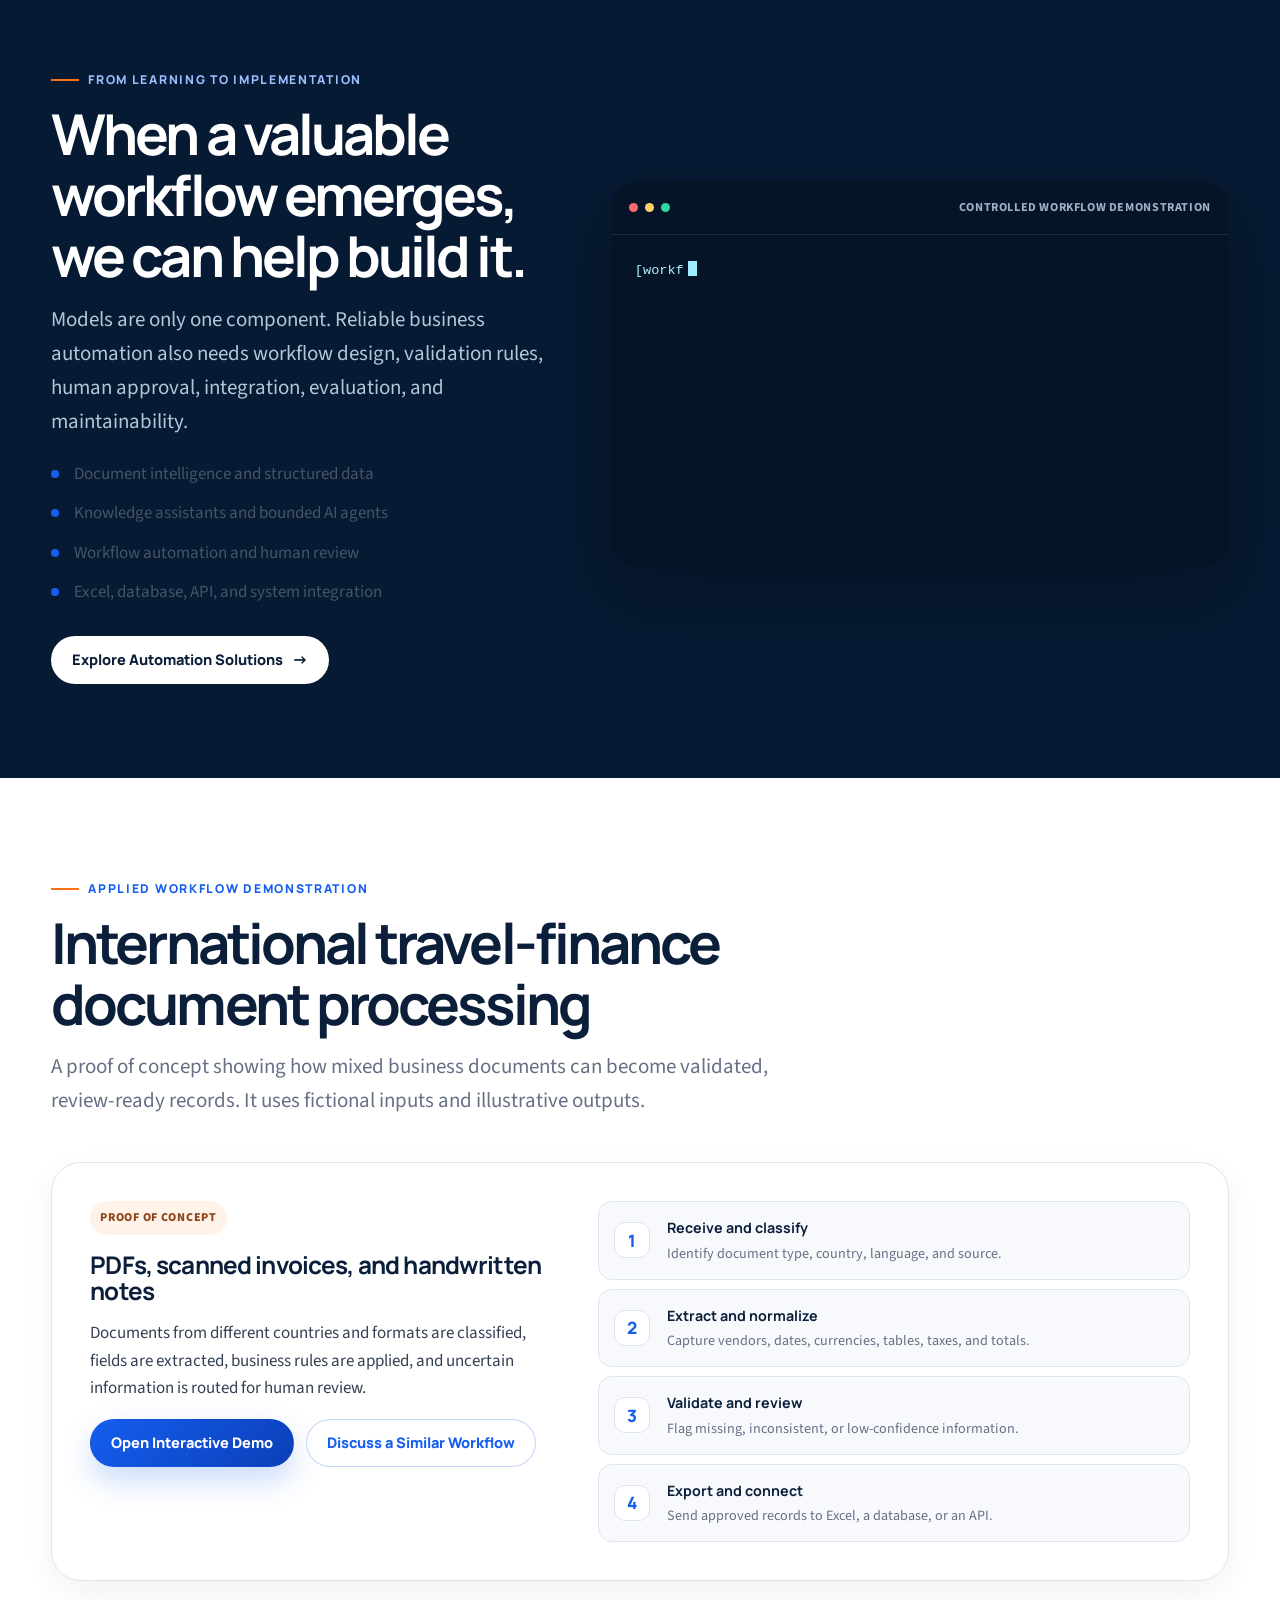
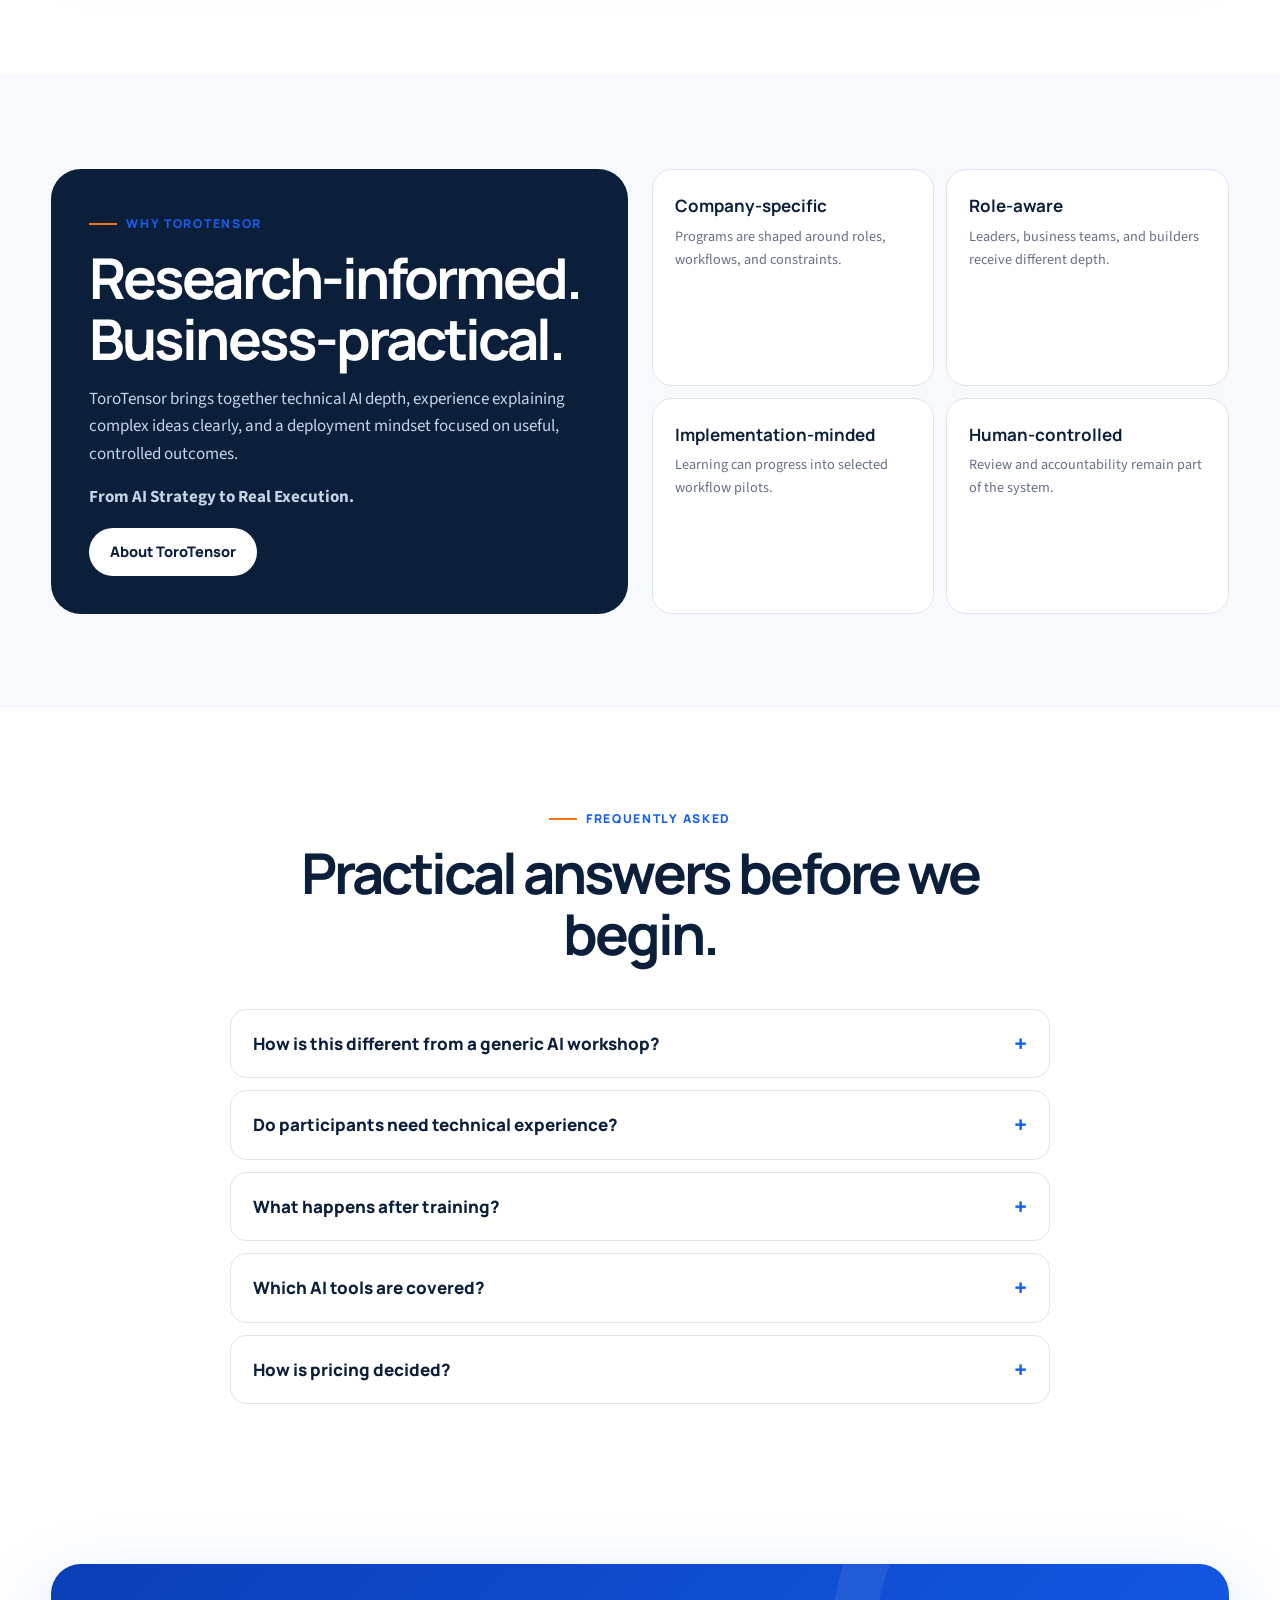
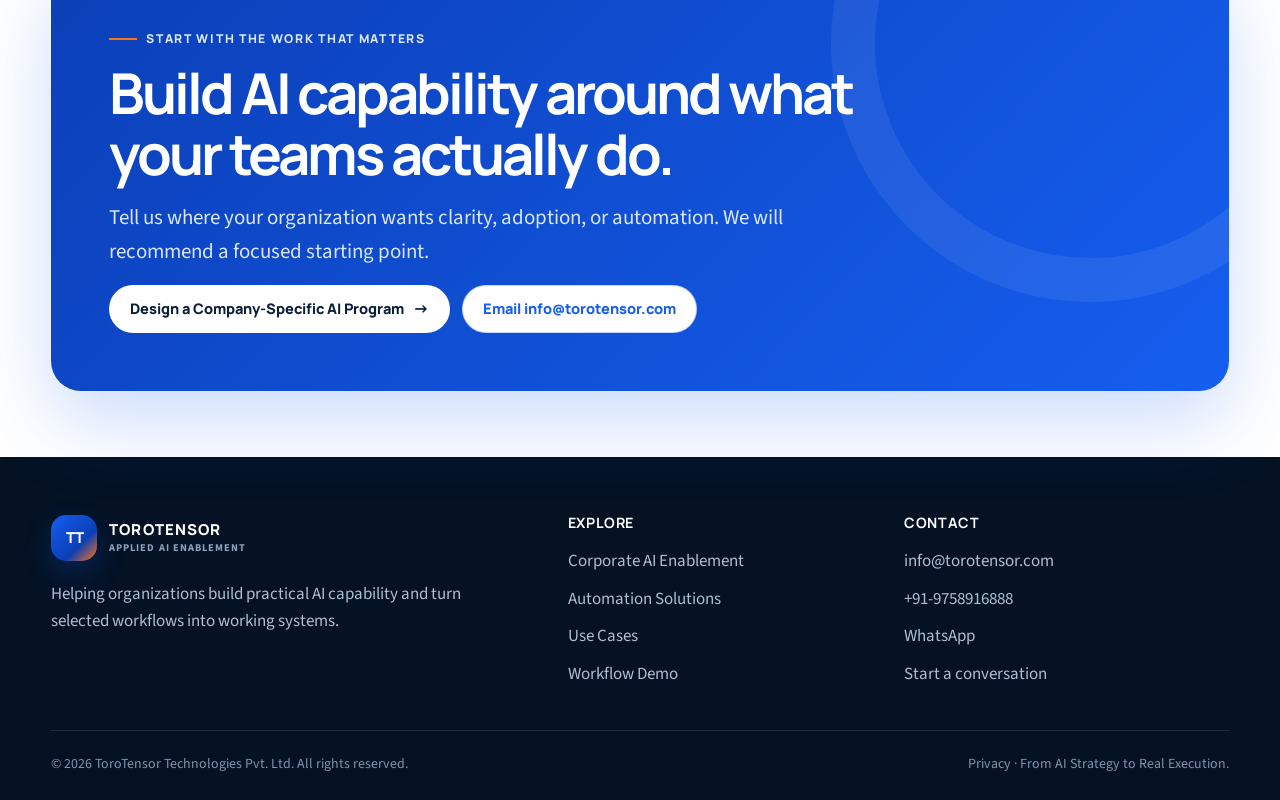
==== commit 483df66d: "Redesign ToroTensor corporate website" ====
--- a/index.html
+++ b/index.html
@@ -1,1133 +1,180 @@
-<!DOCTYPE html>
+<!doctype html>
 <html lang="en">
 <head>
-  <meta charset="UTF-8" />
-  <meta name="viewport" content="width=device-width, initial-scale=1.0" />
+  <meta charset="utf-8">
+  <meta name="viewport" content="width=device-width,initial-scale=1">
+  <title>ToroTensor | Corporate AI Enablement & Automation</title>
+  <meta name="description" content="ToroTensor helps organizations build practical AI capability in their teams and turn high-value workflows into controlled AI systems.">
+  <link rel="canonical" href="https://torotensor.com/">
+  <meta name="theme-color" content="#f7f9fc">
+  <meta property="og:type" content="website">
+  <meta property="og:title" content="ToroTensor | From AI skills to working AI systems">
+  <meta property="og:description" content="Company-specific AI enablement, workflow discovery, and practical automation for business and technical teams.">
+  <meta property="og:url" content="https://torotensor.com/">
+  <meta property="og:image" content="https://torotensor.com/assets/og-image.png">
+  <link rel="icon" href="assets/favicon.svg" type="image/svg+xml">
+  <link rel="preconnect" href="https://fonts.googleapis.com">
+  <link rel="preconnect" href="https://fonts.gstatic.com" crossorigin>
+  <link href="https://fonts.googleapis.com/css2?family=Manrope:wght@600;700;800&family=Source+Sans+3:wght@400;500;600;700&display=swap" rel="stylesheet">
+  <link rel="stylesheet" href="assets/style.css">
+  <script type="application/ld+json">{"@context":"https://schema.org","@type":"Organization","name":"ToroTensor Technologies Pvt. Ltd.","url":"https://torotensor.com/","email":"info@torotensor.com","telephone":"+91-9758916888","description":"Applied AI enablement and automation for organizations."}</script>
+</head>
+<body>
+  <a class="skip-link" href="#main">Skip to main content</a>
+  <header class="site-header">
+    <div class="container header-inner">
+      <a class="brand" href="index.html" aria-label="ToroTensor home"><span class="brand-mark">TT</span><span class="brand-copy"><strong>TOROTENSOR</strong><small>Applied AI Enablement</small></span></a>
+      <button class="menu-toggle" type="button" aria-expanded="false" aria-controls="main-navigation">Menu</button>
+      <nav class="main-nav" id="main-navigation" aria-label="Main navigation">
+        <a href="index.html" aria-current="page">Home</a>
+        <a href="corporate-ai-enablement.html">AI Enablement</a>
+        <a href="automation-solutions.html">Automation</a>
+        <a href="use-cases.html">Use Cases</a>
+        <a href="about.html">About</a>
+        <a class="btn btn-primary" href="contact.html">Design Your AI Program</a>
+      </nav>
+    </div>
+  </header>
 
-  <title>BusinessAgent OS | Documents Become Business Actions</title>
-  <meta name="description" content="BusinessAgent OS extracts and validates information from PDFs, forms, emails, and business records, then connects it to controlled workflows, approvals, reports, Excel, and APIs." />
-  <meta name="theme-color" content="#F7F9FC" />
-  <meta name="robots" content="index,follow" />
-  <meta property="og:title" content="BusinessAgent OS" />
-  <meta property="og:description" content="Turn document-heavy, repetitive work into validated data, controlled actions, and visible business outcomes." />
-  <meta property="og:type" content="website" />
-
-  <style>
-    :root{
-      --bg:#050B18;
-      --bg2:#081426;
-      --panel:#0C1629;
-      --panel2:#101E35;
-      --text:#EEF5FF;
-      --muted:#9AA9C2;
-      --soft:#C9D8EF;
-      --line:rgba(255,255,255,.115);
-      --line2:rgba(255,255,255,.075);
-      --blue:#1C73FF;
-      --cyan:#24D7FF;
-      --orange:#FF8A2A;
-      --green:#32D58F;
-      --red:#FF5876;
-      --yellow:#FFD76B;
-      --shadow:0 34px 100px rgba(0,0,0,.42);
-      --radius:30px;
-      --font:Inter, ui-sans-serif, system-ui, -apple-system, BlinkMacSystemFont, "Segoe UI", Roboto, Arial, sans-serif;
-    }
-
-    *{box-sizing:border-box}
-    html{scroll-behavior:smooth}
-    body{
-      margin:0;
-      font-family:var(--font);
-      color:var(--text);
-      background:
-        radial-gradient(circle at 7% -7%,rgba(28,115,255,.34),transparent 32%),
-        radial-gradient(circle at 91% 0%,rgba(255,138,42,.22),transparent 29%),
-        radial-gradient(circle at 48% 16%,rgba(36,215,255,.08),transparent 38%),
-        var(--bg);
-      line-height:1.6;
-      overflow-x:hidden;
-    }
-    body:before{
-      content:"";
-      position:fixed;inset:0;pointer-events:none;z-index:-2;
-      background-image:
-        linear-gradient(rgba(255,255,255,.035) 1px,transparent 1px),
-        linear-gradient(90deg,rgba(255,255,255,.035) 1px,transparent 1px);
-      background-size:68px 68px;
-      mask-image:linear-gradient(to bottom,rgba(0,0,0,.92),transparent 78%);
-    }
-    body:after{
-      content:"";
-      position:fixed;inset:0;pointer-events:none;z-index:-1;
-      background:
-        linear-gradient(115deg,transparent 0 42%,rgba(36,215,255,.035) 50%,transparent 58%),
-        linear-gradient(245deg,transparent 0 46%,rgba(255,138,42,.032) 52%,transparent 62%);
-      opacity:.9;
-    }
-
-    a{text-decoration:none;color:inherit}
-    button,input,select,textarea{font:inherit}
-    button{cursor:pointer}
-    .container{width:min(1220px,92%);margin-inline:auto}
-    .sr-only{position:absolute;left:-9999px}
-
-    .nav{
-      position:sticky;top:0;z-index:50;
-      background:rgba(5,11,24,.78);
-      border-bottom:1px solid rgba(255,255,255,.08);
-      backdrop-filter:blur(22px);
-    }
-    .nav-inner{
-      min-height:82px;
-      display:flex;align-items:center;justify-content:space-between;gap:22px;
-    }
-    .product-brand{display:flex;align-items:center;gap:12px}
-    .product-mark{
-      width:48px;height:48px;border-radius:16px;
-      display:grid;place-items:center;
-      background:conic-gradient(from 125deg,var(--blue),var(--cyan),var(--orange),var(--blue));
-      box-shadow:0 0 36px rgba(36,215,255,.22);
-      color:#fff;font-weight:1000;letter-spacing:-.04em;
-    }
-    .product-name strong{display:block;font-weight:1000;letter-spacing:.02em}
-    .product-name small{display:block;color:var(--muted);font-size:.72rem;letter-spacing:.16em;text-transform:uppercase;font-weight:950}
-    .nav-links{display:flex;gap:22px;align-items:center;color:#B7C6DF;font-weight:850;font-size:.94rem}
-    .nav-links a{transition:.18s ease}
-    .nav-links a:hover{color:white}
-    .nav-actions{display:flex;gap:10px;align-items:center}
-    .btn{
-      min-height:46px;border:0;border-radius:999px;padding:12px 18px;
-      display:inline-flex;align-items:center;justify-content:center;gap:9px;
-      font-weight:950;white-space:nowrap;transition:.2s ease;
-    }
-    .btn:hover{transform:translateY(-1px)}
-    .btn-primary{background:linear-gradient(135deg,var(--cyan),#8AEDFF);color:#03111C;box-shadow:0 20px 42px rgba(36,215,255,.18)}
-    .btn-orange{background:linear-gradient(135deg,var(--orange),#FFD36E);color:#160900;box-shadow:0 20px 42px rgba(255,138,42,.18)}
-    .btn-ghost{background:rgba(255,255,255,.065);border:1px solid var(--line);color:#EAF1FF}
-
-    .hero{padding:82px 0 46px}
-    .hero-grid{display:grid;grid-template-columns:1.03fr .97fr;gap:36px;align-items:center}
-    .eyebrow{
-      margin:0 0 16px;color:var(--cyan);text-transform:uppercase;
-      letter-spacing:.18em;font-weight:1000;font-size:.78rem;
-    }
-    h1,h2,h3{margin:0 0 16px;line-height:1.05}
-    h1{font-size:clamp(3.3rem,7vw,7.35rem);letter-spacing:-.078em;font-weight:1000}
-    h2{font-size:clamp(2.25rem,4.5vw,4.6rem);letter-spacing:-.065em;font-weight:1000}
-    h3{font-size:1.24rem;letter-spacing:-.02em}
-    p{color:var(--muted);margin:0 0 18px}
-    .lead{font-size:clamp(1.06rem,1.6vw,1.28rem);max-width:760px;color:#B9C8DF}
-    .gradient-text{
-      background:linear-gradient(90deg,#fff,#9EF0FF,#FFD394);
-      -webkit-background-clip:text;background-clip:text;color:transparent;
-    }
-    .hero-actions{display:flex;gap:12px;flex-wrap:wrap;margin:30px 0}
-    .trust-row{display:flex;gap:10px;flex-wrap:wrap;margin-top:26px}
-    .pill{
-      display:inline-flex;align-items:center;gap:8px;padding:9px 12px;border-radius:999px;
-      background:rgba(255,255,255,.06);border:1px solid rgba(255,255,255,.09);
-      color:#B9C8DF;font-size:.86rem;font-weight:900;
-    }
-
-    .console{
-      position:relative;overflow:hidden;border-radius:36px;border:1px solid var(--line);
-      background:linear-gradient(180deg,rgba(16,30,53,.96),rgba(7,14,27,.96));
-      box-shadow:var(--shadow);
-    }
-    .console:before{
-      content:"";position:absolute;inset:-2px;pointer-events:none;
-      background:radial-gradient(circle at 19% 0%,rgba(36,215,255,.22),transparent 35%),
-                 radial-gradient(circle at 94% 0%,rgba(255,138,42,.16),transparent 31%);
-    }
-    .console-top{
-      position:relative;padding:18px 20px;border-bottom:1px solid var(--line2);
-      display:flex;align-items:center;justify-content:space-between;color:#B9C8DF;
-      font-weight:950;font-size:.84rem;letter-spacing:.08em;text-transform:uppercase;
-    }
-    .dots{display:flex;gap:8px}.dot{width:10px;height:10px;border-radius:50%;background:#2D3C55}.dot:nth-child(1){background:#FF6577}.dot:nth-child(2){background:#FFD56A}.dot:nth-child(3){background:#32D58F}
-    .console-body{position:relative;padding:24px}
-    .os-card{
-      border:1px solid var(--line);border-radius:24px;background:rgba(255,255,255,.048);
-      padding:18px;margin-bottom:14px;
-    }
-    .os-card-head{display:flex;justify-content:space-between;gap:12px;align-items:center;margin-bottom:12px}
-    .status{color:#8DF1C5;font-weight:1000;font-size:.76rem;letter-spacing:.12em;text-transform:uppercase}
-    .agent-map{display:grid;grid-template-columns:repeat(3,1fr);gap:10px}
-    .node{
-      min-height:84px;border-radius:18px;padding:13px;
-      background:rgba(5,11,24,.56);border:1px solid rgba(255,255,255,.10);
-      position:relative;overflow:hidden;
-    }
-    .node:before{
-      content:"";position:absolute;inset:0;background:linear-gradient(115deg,transparent,rgba(36,215,255,.05),transparent);
-      transform:translateX(-100%);animation:nodeSweep 5.5s ease-in-out infinite;
-    }
-    .node:nth-child(2):before{animation-delay:.4s}.node:nth-child(3):before{animation-delay:.8s}.node:nth-child(4):before{animation-delay:1.2s}.node:nth-child(5):before{animation-delay:1.6s}.node:nth-child(6):before{animation-delay:2s}
-    @keyframes nodeSweep{0%,70%{transform:translateX(-120%)}100%{transform:translateX(120%)}}
-    .node b{display:block;color:#fff;font-size:.93rem;position:relative}
-    .node span{display:block;color:var(--muted);font-size:.78rem;margin-top:3px;position:relative}
-    .terminal{
-      margin-top:16px;padding:17px;border-radius:20px;background:#030812;
-      border:1px solid rgba(36,215,255,.15);color:#B9F7FF;
-      font-family:ui-monospace,SFMono-Regular,Menlo,Consolas,monospace;
-      font-size:.88rem;min-height:154px;white-space:pre-wrap;
-    }
-    .terminal.typing:after,.output-terminal.typing:after{
-      content:"";
-      display:inline-block;width:10px;height:1.08em;vertical-align:-.15em;margin-left:4px;
-      background:#9EF0FF;box-shadow:0 0 12px rgba(158,240,255,.45);
-      animation:blinkCursor 1s steps(1,end) infinite;
-    }
-    @keyframes blinkCursor{0%,49%{opacity:1}50%,100%{opacity:0}}
-
-    .metric-strip{padding:18px 0 10px}
-    .metric-grid{display:grid;grid-template-columns:repeat(4,1fr);gap:14px}
-    .metric{
-      border:1px solid var(--line);background:rgba(255,255,255,.052);border-radius:22px;padding:18px;
-    }
-    .metric b{display:block;color:white;font-size:1.7rem;letter-spacing:-.05em}
-    .metric span{display:block;color:var(--muted);font-size:.9rem;font-weight:850}
-
-    .section{padding:88px 0}
-    .section-head{display:flex;justify-content:space-between;gap:30px;align-items:flex-end;margin-bottom:28px}
-    .section-head p{max-width:620px}
-    .grid-3{display:grid;grid-template-columns:repeat(3,1fr);gap:18px}
-    .grid-2{display:grid;grid-template-columns:repeat(2,1fr);gap:20px}
-    .card{
-      position:relative;overflow:hidden;padding:26px;border-radius:var(--radius);
-      background:linear-gradient(180deg,rgba(16,30,53,.92),rgba(8,20,39,.9));
-      border:1px solid var(--line);box-shadow:0 18px 50px rgba(0,0,0,.18);
-    }
-    .card:after{
-      content:"";position:absolute;right:-70px;top:-86px;width:165px;height:165px;border-radius:50%;
-      background:rgba(36,215,255,.085);pointer-events:none;
-    }
-    .icon{
-      width:46px;height:46px;border-radius:16px;display:grid;place-items:center;margin-bottom:18px;
-      background:rgba(36,215,255,.10);color:var(--cyan);border:1px solid rgba(36,215,255,.22);
-      font-size:1.25rem;font-weight:1000;
-    }
-    .card h3{color:white;position:relative}
-    .card p,.card ul{position:relative}
-    .agent-stack{display:grid;grid-template-columns:repeat(4,1fr);gap:14px}
-    .agent-tile{
-      padding:20px;border-radius:22px;background:rgba(255,255,255,.055);
-      border:1px solid rgba(255,255,255,.10);min-height:176px;transition:.2s ease;
-    }
-    .agent-tile:hover{transform:translateY(-3px);border-color:rgba(36,215,255,.36);background:rgba(36,215,255,.058)}
-    .agent-tile b{display:block;color:white;margin-bottom:8px}
-    .agent-tile span{color:var(--muted);font-size:.93rem}
-
-    .studio{
-      background:linear-gradient(145deg,rgba(16,30,53,.96),rgba(7,14,27,.96));
-      border:1px solid var(--line);border-radius:38px;padding:30px;box-shadow:var(--shadow);
-    }
-    .studio-top{display:flex;justify-content:space-between;gap:22px;align-items:flex-start;margin-bottom:20px}
-    .select-wrap{display:flex;align-items:center;gap:10px;color:#B9C8DF;font-weight:900}
-    select,input,textarea{
-      background:#07111F;color:white;border:1px solid var(--line);border-radius:14px;
-      padding:12px 14px;outline:none;
-    }
-    input,textarea{width:100%}
-    select:focus,input:focus,textarea:focus{border-color:rgba(36,215,255,.52);box-shadow:0 0 0 4px rgba(36,215,255,.08)}
-    .sim-grid{display:grid;grid-template-columns:1fr 1.15fr;gap:18px}
-    .workflow-list{display:grid;gap:10px}
-    .step{
-      display:flex;gap:12px;align-items:flex-start;padding:14px;border-radius:18px;
-      background:rgba(255,255,255,.05);border:1px solid rgba(255,255,255,.09);
-      transition:.18s ease;
-    }
-    .step:hover{border-color:rgba(36,215,255,.28);background:rgba(36,215,255,.055)}
-    .step-num{
-      flex:0 0 31px;height:31px;border-radius:50%;display:grid;place-items:center;
-      background:rgba(36,215,255,.12);color:var(--cyan);font-weight:1000;
-    }
-    .sim-output{
-      background:#030812;border:1px solid rgba(36,215,255,.15);border-radius:24px;
-      padding:18px;min-height:390px;
-      box-shadow:inset 0 0 70px rgba(36,215,255,.035);
-    }
-    .output-head{display:flex;justify-content:space-between;gap:12px;align-items:center;margin-bottom:14px}
-    .chip{
-      display:inline-flex;padding:6px 10px;border-radius:999px;background:rgba(50,213,143,.1);
-      color:#91F5C9;border:1px solid rgba(50,213,143,.18);font-size:.76rem;font-weight:1000;
-      text-transform:uppercase;letter-spacing:.1em;
-    }
-    .output-body{
-      white-space:pre-wrap;color:#B9F7FF;font-family:ui-monospace,SFMono-Regular,Menlo,Consolas,monospace;
-      font-size:.88rem;line-height:1.55;
-    }
-    .output-terminal{min-height:320px}
-
-    .comparison{overflow:auto}
-    table{width:100%;border-collapse:separate;border-spacing:0;min-width:760px}
-    th,td{padding:16px;border-bottom:1px solid var(--line2);text-align:left}
-    th{color:white;background:rgba(255,255,255,.045)}
-    td{color:#B9C8DF}
-    td strong{color:white}
-    .yes{color:#91F5C9;font-weight:1000}
-    .warn{color:#FFD76B;font-weight:1000}
-
-    .deployment{
-      display:grid;grid-template-columns:1.1fr .9fr;gap:20px;align-items:stretch;
-    }
-    .timeline{display:grid;gap:12px}
-    .timeline-row{
-      display:grid;grid-template-columns:44px 1fr;gap:12px;align-items:flex-start;
-      padding:14px;border-radius:20px;background:rgba(255,255,255,.05);border:1px solid var(--line2);
-    }
-    .timeline-row b:first-child{
-      width:36px;height:36px;border-radius:50%;display:grid;place-items:center;
-      background:rgba(255,138,42,.12);color:#FFD394;border:1px solid rgba(255,138,42,.24);
-    }
-
-    .pricing{display:grid;grid-template-columns:repeat(4,1fr);gap:16px}
-    .price-card{
-      background:linear-gradient(180deg,rgba(16,30,53,.94),rgba(8,20,39,.9));
-      border:1px solid var(--line);border-radius:28px;padding:24px;
-    }
-    .price-card.featured{border-color:rgba(36,215,255,.42);box-shadow:0 24px 70px rgba(36,215,255,.11)}
-    .price{font-size:2.2rem;font-weight:1000;color:white;letter-spacing:-.05em;margin:10px 0}
-    .price small{font-size:.85rem;color:var(--muted);letter-spacing:0}
-    ul.clean{list-style:none;padding:0;margin:18px 0 0;display:grid;gap:10px}
-    ul.clean li{color:#B9C8DF;display:flex;gap:9px}
-    ul.clean li:before{content:"✓";color:var(--green);font-weight:1000}
-
-    .faq-grid{display:grid;grid-template-columns:repeat(2,1fr);gap:16px}
-    .faq{padding:22px;border-radius:24px;background:rgba(255,255,255,.052);border:1px solid var(--line2)}
-    .faq h3{font-size:1.06rem}
-
-    .request{
-      background:
-        radial-gradient(circle at 10% 0%,rgba(36,215,255,.17),transparent 30%),
-        radial-gradient(circle at 90% 0%,rgba(255,138,42,.14),transparent 29%),
-        linear-gradient(145deg,rgba(16,30,53,.98),rgba(5,11,24,.98));
-      border:1px solid var(--line);border-radius:40px;padding:34px;box-shadow:var(--shadow);
-    }
-    .form-grid{display:grid;grid-template-columns:repeat(2,1fr);gap:14px}
-    label{display:grid;gap:7px;color:#DCE7FF;font-weight:900}
-    label.full{grid-column:1/-1}
-    .subtle-note{font-size:.92rem;color:#8999B3;margin-top:10px}
-    .form-note{
-      margin-top:16px;
-      display:flex;gap:10px;align-items:flex-start;
-      padding:14px 16px;border-radius:18px;
-      background:rgba(255,138,42,.08);border:1px solid rgba(255,138,42,.16);
-      color:#FFD394;font-weight:800;
-    }
-
-    .footer{padding:46px 0;border-top:1px solid rgba(255,255,255,.08);color:var(--muted)}
-    .footer-inner{display:flex;justify-content:space-between;gap:20px;flex-wrap:wrap}
-    .footer a{color:#C7D6EC}
-    .mini{font-size:.82rem;color:#8999B3}
-
-
-    .terminal,
-    .output-terminal{
-      overflow:auto;
-      scrollbar-width:thin;
-      scrollbar-color:rgba(36,215,255,.45) rgba(255,255,255,.05);
-    }
-    .terminal{max-height:250px}
-    .output-terminal{max-height:470px}
-    .terminal::-webkit-scrollbar,
-    .output-terminal::-webkit-scrollbar{width:8px}
-    .terminal::-webkit-scrollbar-thumb,
-    .output-terminal::-webkit-scrollbar-thumb{background:rgba(36,215,255,.35);border-radius:999px}
-    .terminal.live:after,
-    .output-terminal.live:after{
-      content:"";
-      display:inline-block;width:10px;height:1.08em;vertical-align:-.15em;margin-left:4px;
-      background:#9EF0FF;box-shadow:0 0 12px rgba(158,240,255,.45);
-      animation:blinkCursor 1s steps(1,end) infinite;
-    }
-
-    @media(max-width:1060px){
-      .nav-links{display:none}
-      .hero-grid,.grid-2,.sim-grid,.deployment{grid-template-columns:1fr}
-      .grid-3{grid-template-columns:1fr 1fr}
-      .agent-stack{grid-template-columns:repeat(2,1fr)}
-      .pricing{grid-template-columns:repeat(2,1fr)}
-      .metric-grid{grid-template-columns:repeat(2,1fr)}
-    }
-    @media(max-width:680px){
-      .nav-actions .btn-ghost{display:none}
-      .product-name small{display:none}
-      .hero{padding-top:48px}
-      h1{font-size:3.15rem}
-      .grid-3,.pricing,.form-grid,.faq-grid,.metric-grid{grid-template-columns:1fr}
-      .agent-stack{grid-template-columns:1fr}
-      .agent-map{grid-template-columns:1fr}
-      .section-head{display:block}
-      .studio-top{display:block}
-      .select-wrap{margin-top:12px;align-items:flex-start;flex-direction:column}
-      select{width:100%}
-      .request{padding:24px}
-    }
-
-    /* Polished light theme */
-    :root{
-      --bg:#F7F9FC;--bg2:#EEF3F9;--panel:#FFFFFF;--panel2:#F2F6FB;
-      --text:#10223C;--muted:#607089;--soft:#344963;
-      --line:rgba(16,34,60,.13);--line2:rgba(16,34,60,.08);
-      --blue:#155EEF;--cyan:#0E9FBB;--orange:#E86F22;--green:#158A5B;
-      --shadow:0 24px 70px rgba(30,55,88,.13);
-    }
-    body{background:radial-gradient(circle at 8% 0%,rgba(21,94,239,.10),transparent 30%),radial-gradient(circle at 92% 4%,rgba(232,111,34,.08),transparent 28%),var(--bg);color:var(--text)}
-    body:before{background-image:linear-gradient(rgba(21,94,239,.045) 1px,transparent 1px),linear-gradient(90deg,rgba(21,94,239,.045) 1px,transparent 1px);mask-image:linear-gradient(to bottom,rgba(0,0,0,.65),transparent 76%)}
-    body:after{opacity:.35}
-    .nav{background:rgba(255,255,255,.86);border-color:var(--line2)}
-    .nav-links,.lead,.product-name small{color:var(--muted)}
-    .nav-links a:hover{color:var(--blue)}
-    .btn-primary{background:linear-gradient(135deg,#155EEF,#0E9FBB);color:#fff;box-shadow:0 16px 34px rgba(21,94,239,.18)}
-    .btn-ghost{background:#fff;border:1px solid var(--line);color:var(--text)}
-    .gradient-text{background:linear-gradient(90deg,#10223C,#155EEF,#0E9FBB);-webkit-background-clip:text;background-clip:text;color:transparent}
-    .pill,.metric,.agent-tile,.faq{background:rgba(255,255,255,.78);border-color:var(--line);color:var(--soft)}
-    .metric b,.card h3,.agent-tile b,th,td strong{color:var(--text)}
-    .console,.studio,.request{background:linear-gradient(145deg,#FFFFFF,#F0F5FB);border-color:var(--line);box-shadow:var(--shadow)}
-    .console:before{background:radial-gradient(circle at 19% 0%,rgba(14,159,187,.12),transparent 35%),radial-gradient(circle at 94% 0%,rgba(232,111,34,.10),transparent 31%)}
-    .console-top,.select-wrap{color:var(--soft)}
-    .os-card,.step,.timeline-row{background:#F8FAFD;border-color:var(--line2)}
-    .node{background:#FFFFFF;border-color:var(--line)}
-    .node b{color:var(--text)}
-    .card,.price-card{background:linear-gradient(180deg,#FFFFFF,#F7F9FC);border-color:var(--line);box-shadow:0 16px 44px rgba(30,55,88,.08)}
-    .sim-output,.terminal{background:#071426;color:#B9F7FF}
-    select,input,textarea{background:#FFFFFF;color:var(--text);border-color:var(--line)}
-    th{background:#F0F5FB;color:var(--text)}
-    td{color:var(--muted)}
-    .footer{border-color:var(--line2)}
-    .proof-grid{display:grid;grid-template-columns:1fr auto 1fr auto 1fr;gap:16px;align-items:stretch}
-    .proof-card{padding:24px;border-radius:26px;background:#fff;border:1px solid var(--line);box-shadow:0 14px 40px rgba(30,55,88,.07)}
-    .proof-card small{display:block;color:var(--blue);font-weight:950;letter-spacing:.12em;text-transform:uppercase;margin-bottom:10px}
-    .proof-card strong{display:block;font-size:1.18rem;margin-bottom:8px}
-    .proof-arrow{display:grid;place-items:center;color:var(--blue);font-size:1.7rem;font-weight:1000}
-    .contact-line{display:flex;gap:12px;align-items:center;flex-wrap:wrap;margin-top:18px;color:var(--soft)}
-    .contact-line a{color:var(--blue);font-weight:950}
-    @media(max-width:860px){.proof-grid{grid-template-columns:1fr}.proof-arrow{transform:rotate(90deg);min-height:20px}}
-  </style>
-</head>
-
-<body>
-  <nav class="nav">
-    <div class="container nav-inner">
-      <a class="product-brand" href="#" aria-label="BusinessAgent OS home">
-        <span class="product-mark">BA</span>
-        <span class="product-name">
-          <strong>BusinessAgent OS</strong>
-          <small>Document Intelligence + Workflow AI</small>
-        </span>
-      </a>
-
-      <div class="nav-links">
-        <a href="#document-intelligence">Document Intelligence</a>
-        <a href="#platform">Platform</a>
-        <a href="#solutions">Solutions</a>
-        <a href="#studio">Studio</a>
-        <a href="#deployment">Pilot</a>
-      </div>
-
-      <div class="nav-actions">
-        <a class="btn btn-ghost" href="#studio">View Simulator</a>
-        <a class="btn btn-primary" href="#request-demo">Discuss Your Workflow</a>
-      </div>
-    </div>
-  </nav>
-
-  <main>
+  <main id="main">
     <section class="hero">
       <div class="container hero-grid">
-        <div>
-          <p class="eyebrow">Document intelligence for controlled business workflows</p>
-          <h1><span class="gradient-text">Documents become</span> business actions.</h1>
-          <p class="lead">
-            Extract information from PDFs, forms, emails, and business records; validate it with AI and human review; then connect it to Excel, APIs, approvals, tasks, follow-ups, and reports.
-          </p>
-
+        <div class="hero-copy">
+          <p class="eyebrow">Company-specific AI enablement</p>
+          <h1>From AI skills to <span>working AI systems.</span></h1>
+          <p class="lead">ToroTensor helps organizations train teams around real business workflows, identify high-value AI opportunities, and implement practical automation—from everyday productivity to advanced document and agentic systems.</p>
           <div class="hero-actions">
-            <a class="btn btn-primary" href="#request-demo">Discuss Your Workflow</a>
-            <a class="btn btn-ghost" href="#document-intelligence">See How It Works</a>
+            <a class="btn btn-primary btn-arrow" href="contact.html?interest=enablement">Design Your AI Program</a>
+            <a class="btn btn-secondary" href="contact.html?interest=automation">Discuss an Automation Opportunity</a>
           </div>
-
-          <div class="trust-row">
-            <span class="pill">Private deployment available</span>
-            <span class="pill">Human-in-the-loop</span>
-            <span class="pill">PDF · Excel · Email · API</span>
-            <span class="pill">Pilot with sample data</span>
+          <div class="trust-chips" aria-label="Engagement principles"><span>Role-specific</span><span>Hands-on</span><span>Workflow-led</span><span>Implementation-ready</span></div>
+        </div>
+        <div class="impact-map" aria-label="ToroTensor adoption-to-impact method">
+          <div class="map-top"><strong>Adoption-to-impact system</strong><span class="live">Workflow active</span></div>
+          <div class="impact-path">
+            <article class="impact-stage"><span class="stage-number">01</span><span class="stage-copy"><b>Assess</b><small>Roles, readiness and recurring work</small></span><span class="stage-status">Discover</span></article>
+            <article class="impact-stage"><span class="stage-number">02</span><span class="stage-copy"><b>Enable</b><small>Company-specific learning and practice</small></span><span class="stage-status">Learn</span></article>
+            <article class="impact-stage"><span class="stage-number">03</span><span class="stage-copy"><b>Apply</b><small>Reusable workflows for daily work</small></span><span class="stage-status">Adopt</span></article>
+            <article class="impact-stage"><span class="stage-number">04</span><span class="stage-copy"><b>Implement</b><small>Selected pilots with human control</small></span><span class="stage-status">Build</span></article>
+            <article class="impact-stage"><span class="stage-number">05</span><span class="stage-copy"><b>Measure</b><small>Adoption, quality and next opportunities</small></span><span class="stage-status">Improve</span></article>
           </div>
-        </div>
-
-        <div class="console" aria-label="BusinessAgent OS live console">
-          <div class="console-top">
-            <span>BUSINESSAGENT_OS // DOCUMENT PIPELINE</span>
-            <span class="dots"><i class="dot"></i><i class="dot"></i><i class="dot"></i></span>
-          </div>
-          <div class="console-body">
-            <div class="os-card">
-              <div class="os-card-head">
-                <strong>48-page financial statement</strong>
-                <span class="status">READY</span>
-              </div>
-              <div class="agent-map">
-                <div class="node"><b>OCR</b><span>Pages + layout</span></div>
-                <div class="node"><b>Table Detection</b><span>Rows + columns</span></div>
-                <div class="node"><b>Field Extraction</b><span>Values + entities</span></div>
-                <div class="node"><b>Validation</b><span>Rules + confidence</span></div>
-                <div class="node"><b>Review Queue</b><span>Human exceptions</span></div>
-                <div class="node"><b>Export</b><span>Excel + JSON</span></div>
-              </div>
-            </div>
-            <div class="terminal typing" id="heroTerminal"></div>
-          </div>
+          <p class="map-note">Training becomes valuable when people can apply it to work that matters. Implementation becomes sustainable when teams understand and govern it.</p>
         </div>
       </div>
     </section>
 
-    <section class="metric-strip">
-      <div class="container metric-grid">
-        <div class="metric"><b>PDF</b><span>Documents and scanned records</span></div>
-        <div class="metric"><b>AI + Rules</b><span>Extraction and validation</span></div>
-        <div class="metric"><b>Review</b><span>Human control for exceptions</span></div>
-        <div class="metric"><b>Excel / API</b><span>Structured business output</span></div>
-      </div>
-    </section>
+    <div class="signal-bar"><div class="container signal-inner"><strong>One connected journey</strong><span>Workforce capability</span><span>Workflow redesign</span><span>Responsible adoption</span><span>Practical implementation</span></div></div>
 
-    <section class="section" id="document-intelligence">
-      <div class="container">
-        <div class="section-head">
-          <div><p class="eyebrow">Document Intelligence</p><h2>From passive files to verified, usable data.</h2></div>
-          <p>Start with one document-heavy workflow. We identify the fields and tables that matter, validate the output, and route uncertain cases for review.</p>
-        </div>
-        <div class="proof-grid">
-          <article class="proof-card"><small>Input</small><strong>Financial PDFs and records</strong><p>Statements, invoices, forms, tables, scans, and multi-country business documents.</p></article>
-          <div class="proof-arrow" aria-hidden="true">→</div>
-          <article class="proof-card"><small>AI processing</small><strong>Extract, structure, validate</strong><p>OCR, layout and table detection, field extraction, rule checks, and confidence scoring.</p></article>
-          <div class="proof-arrow" aria-hidden="true">→</div>
-          <article class="proof-card"><small>Business output</small><strong>Excel, JSON, review queue</strong><p>Verified data ready for reporting, approvals, tasks, follow-ups, systems, or APIs.</p></article>
+    <section class="section">
+      <div class="container challenge-grid">
+        <div><p class="eyebrow">The adoption gap</p><h2>Access to AI is not the same as business value.</h2><p class="lead">Organizations often buy tools before teams know where, when, and how to use them. Generic workshops and isolated pilots rarely change the work on their own.</p></div>
+        <div class="challenge-panel">
+          <article class="challenge-row"><strong>Tools</strong><p>Employees have AI access, but usage remains inconsistent and difficult to govern.</p></article>
+          <article class="challenge-row"><strong>Training</strong><p>Sessions explain features, but may not produce repeatable role-specific workflows.</p></article>
+          <article class="challenge-row"><strong>Pilots</strong><p>Technology is demonstrated without preparing the people, rules, and review process around it.</p></article>
+          <article class="challenge-row"><strong>ToroTensor</strong><p>Connects capability building with workflow discovery and implementation support.</p></article>
         </div>
       </div>
     </section>
 
-    <section class="section" id="platform">
+    <section class="section soft" id="programs">
       <div class="container">
-        <div class="section-head">
-          <div>
-            <p class="eyebrow">The operating layer</p>
-            <h2>Validated information can trigger controlled work.</h2>
-          </div>
-          <p>
-            BusinessAgent OS connects extracted information to the next business step without requiring teams to replace every tool they already use.
-          </p>
-        </div>
-
-        <div class="grid-3">
-          <article class="card">
-            <div class="icon">⌁</div>
-            <h3>Structured extraction</h3>
-            <p>Turn documents and incoming records into consistent fields, tables, summaries, and traceable source references.</p>
-          </article>
-          <article class="card">
-            <div class="icon">◎</div>
-            <h3>Validation and review</h3>
-            <p>Combine AI confidence, business rules, and human review so uncertain or high-impact outputs are checked.</p>
-          </article>
-          <article class="card">
-            <div class="icon">▣</div>
-            <h3>Connected actions</h3>
-            <p>Send approved outputs to Excel, APIs, reports, task queues, follow-ups, or the systems your team already uses.</p>
-          </article>
+        <div class="section-head"><p class="eyebrow">Corporate AI enablement</p><h2>Different teams need different levels of AI capability.</h2><p class="lead">Each engagement is shaped around the organization’s roles, workflows, priorities, and risk boundaries—not a fixed generic syllabus.</p></div>
+        <div class="card-grid">
+          <article class="program-card"><span class="card-index">01</span><span class="audience">Leaders & decision-makers</span><h3>Executive AI Readiness</h3><p>Build shared understanding of AI opportunities, trade-offs, governance, and investment priorities.</p><ul class="clean-list"><li>Opportunity and readiness assessment</li><li>Use-case prioritization</li><li>Responsible adoption principles</li><li>Actionable roadmap</li></ul><a class="text-link" href="corporate-ai-enablement.html#executive">Explore executive enablement →</a></article>
+          <article class="program-card"><span class="card-index">02</span><span class="audience">Business functions</span><h3>AI for Business Teams</h3><p>Help teams apply AI to research, analysis, reporting, communication, and recurring departmental work.</p><ul class="clean-list"><li>Role-specific tools and workflows</li><li>Reusable prompting patterns</li><li>Hands-on business scenarios</li><li>Safe information handling</li></ul><a class="text-link" href="corporate-ai-enablement.html#business">Explore business-team programs →</a></article>
+          <article class="program-card"><span class="card-index">03</span><span class="audience">Technical & advanced users</span><h3>Advanced AI Engineering</h3><p>Move from model usage to reliable AI systems, agents, retrieval, evaluation, and deployment.</p><ul class="clean-list"><li>APIs, RAG and structured outputs</li><li>Agents and orchestration</li><li>Evaluation and observability</li><li>Security and deployment patterns</li></ul><a class="text-link" href="corporate-ai-enablement.html#technical">Explore technical programs →</a></article>
         </div>
       </div>
     </section>
 
-    <section class="section" id="solutions">
+    <section class="section-sm">
+      <div class="container briefing">
+        <div><p class="eyebrow">Low-friction starting point</p><h2>AI Readiness & Opportunity Briefing</h2><p>Begin with a focused conversation for leaders and selected teams. Map current adoption, identify meaningful workflow opportunities, and decide whether a workshop, discovery sprint, or implementation pilot is the right next step.</p><a class="btn btn-primary btn-arrow" href="contact.html?interest=briefing">Request a Briefing</a></div>
+        <div class="briefing-steps"><div><b>Current state</b><span>Where AI is already being used</span></div><div><b>Opportunity map</b><span>Where value and risk are concentrated</span></div><div><b>Next engagement</b><span>A practical route, not a generic package</span></div></div>
+      </div>
+    </section>
+
+    <section class="section navy">
       <div class="container">
-        <div class="section-head">
-          <div>
-            <p class="eyebrow">Focused solutions</p>
-            <h2>Begin with a concrete workflow and measurable output.</h2>
-          </div>
-          <p>
-            Best suited for document-heavy and workflow-driven teams that depend on PDFs, spreadsheets, email, WhatsApp, and manual follow-ups.
-          </p>
-        </div>
-
-        <div class="agent-stack">
-          <div class="agent-tile"><b>Financial Document Processing</b><span>Extract tables and fields from statements, invoices, forms, and recurring financial records.</span></div>
-          <div class="agent-tile"><b>Document Review Workflows</b><span>Flag missing information, inconsistent values, low-confidence fields, and policy exceptions.</span></div>
-          <div class="agent-tile"><b>Enquiries and Quotations</b><span>Structure incoming requirements, identify missing details, draft replies, and track follow-ups.</span></div>
-          <div class="agent-tile"><b>Private Knowledge Assistants</b><span>Turn SOPs, manuals, policies, and internal documents into grounded question-answering systems.</span></div>
+        <div class="section-head"><p class="eyebrow">How engagements progress</p><h2>Learning, application, and implementation belong in one system.</h2><p class="lead">The sequence is adapted to each organization. Not every engagement needs every stage.</p></div>
+        <div class="process-grid">
+          <article class="process-step"><span>01</span><h3>Assess</h3><p>Understand roles, readiness, workflows, and constraints.</p></article>
+          <article class="process-step"><span>02</span><h3>Design</h3><p>Shape a company-specific program and opportunity map.</p></article>
+          <article class="process-step"><span>03</span><h3>Enable</h3><p>Run practical sessions for the right level and role.</p></article>
+          <article class="process-step"><span>04</span><h3>Apply</h3><p>Create reusable patterns around real work.</p></article>
+          <article class="process-step"><span>05</span><h3>Implement</h3><p>Build selected pilots with controls and review.</p></article>
+          <article class="process-step"><span>06</span><h3>Measure</h3><p>Review adoption, quality, and the next opportunity.</p></article>
         </div>
       </div>
     </section>
 
-    <section class="section" id="setup">
+    <section class="section soft">
+      <div class="container" data-tabs>
+        <div class="section-head"><p class="eyebrow">Department-specific scenarios</p><h2>Start with the work—not the AI buzzword.</h2><p class="lead">Training and automation become relevant when they address the decisions, documents, and recurring tasks of a particular team.</p></div>
+        <div class="tabs" role="tablist" aria-label="Department use cases">
+          <button class="tab-button" type="button" role="tab" aria-selected="true" aria-controls="finance-panel">Finance</button>
+          <button class="tab-button" type="button" role="tab" aria-selected="false" aria-controls="hr-panel">HR</button>
+          <button class="tab-button" type="button" role="tab" aria-selected="false" aria-controls="sales-panel">Sales & Customer</button>
+          <button class="tab-button" type="button" role="tab" aria-selected="false" aria-controls="supply-panel">Procurement & Supply</button>
+        </div>
+        <div class="tab-panel usecase-panel active" id="finance-panel" role="tabpanel"><div><span class="usecase-label">Finance & compliance</span><h3>From scattered documents to review-ready records.</h3><p>Teams learn safe analysis and reporting workflows; selected document processes can be converted into extraction, validation, and approval pipelines.</p></div><div class="usecase-flow"><article class="flow-box"><b>Learn</b><p>Analysis, reconciliation, reporting, and responsible use.</p></article><article class="flow-box"><b>Automate</b><p>Invoices, statements, receipts, and structured exports.</p></article><article class="flow-box"><b>Review</b><p>Exceptions, low-confidence fields, and approvals.</p></article></div></div>
+        <div class="tab-panel usecase-panel" id="hr-panel" role="tabpanel"><div><span class="usecase-label">HR & employee operations</span><h3>Use AI without losing judgment or confidentiality.</h3><p>Build role-appropriate capability for communication, policy work, and analysis, while keeping sensitive decisions and records under human control.</p></div><div class="usecase-flow"><article class="flow-box"><b>Learn</b><p>Drafting, summarization, policy assistance, and analysis.</p></article><article class="flow-box"><b>Automate</b><p>Candidate packs, onboarding forms, and document checks.</p></article><article class="flow-box"><b>Review</b><p>Consent, sensitive information, and hiring judgment.</p></article></div></div>
+        <div class="tab-panel usecase-panel" id="sales-panel" role="tabpanel"><div><span class="usecase-label">Sales & customer operations</span><h3>Turn conversations into consistent next actions.</h3><p>Train teams to research, prepare, and communicate more effectively; automate bounded intake, classification, drafting, and follow-up workflows where useful.</p></div><div class="usecase-flow"><article class="flow-box"><b>Learn</b><p>Research, account preparation, proposals, and follow-ups.</p></article><article class="flow-box"><b>Automate</b><p>Enquiry capture, CRM updates, and draft responses.</p></article><article class="flow-box"><b>Review</b><p>Commitments, pricing, sensitive cases, and final sends.</p></article></div></div>
+        <div class="tab-panel usecase-panel" id="supply-panel" role="tabpanel"><div><span class="usecase-label">Procurement & supply chain</span><h3>Connect document-heavy work with operational decisions.</h3><p>Use AI for analysis and supplier communication, then evaluate controlled workflows for purchase orders, invoices, delivery notes, and exceptions.</p></div><div class="usecase-flow"><article class="flow-box"><b>Learn</b><p>Comparison, analysis, reporting, and supplier communication.</p></article><article class="flow-box"><b>Automate</b><p>PO/invoice matching, field extraction, and routing.</p></article><article class="flow-box"><b>Review</b><p>Quantity, price, policy, and delivery exceptions.</p></article></div></div>
+      </div>
+    </section>
+
+    <section class="section navy">
+      <div class="container bridge-grid">
+        <div><p class="eyebrow">From learning to implementation</p><h2>When a valuable workflow emerges, we can help build it.</h2><p class="lead">Models are only one component. Reliable business automation also needs workflow design, validation rules, human approval, integration, evaluation, and maintainability.</p><ul class="clean-list"><li>Document intelligence and structured data</li><li>Knowledge assistants and bounded AI agents</li><li>Workflow automation and human review</li><li>Excel, database, API, and system integration</li></ul><a class="btn btn-light btn-arrow" href="automation-solutions.html">Explore Automation Solutions</a></div>
+        <div class="automation-console" aria-label="Document workflow demonstration"><div class="console-bar"><span class="console-dots"><i></i><i></i><i></i></span><span>Controlled workflow demonstration</span></div><pre class="terminal typing" data-terminal="homepage"></pre></div>
+      </div>
+    </section>
+
+    <section class="section">
       <div class="container">
-        <div class="section-head">
-          <div>
-            <p class="eyebrow">Simple setup</p>
-            <h2>Describe the workflow. Deploy the agents.</h2>
-          </div>
-          <p>
-            Setup should be easy for a business owner. No need to understand prompts, APIs, infrastructure, or open-source agent frameworks.
-          </p>
-        </div>
-
-        <div class="grid-3">
-          <article class="card"><div class="icon">1</div><h3>Select business type</h3><p>Start with a standard segment or define a custom business workflow.</p></article>
-          <article class="card"><div class="icon">2</div><h3>Connect tools</h3><p>Begin with forms, spreadsheets, emails, PDFs, and sample messages. Add deeper integrations later.</p></article>
-          <article class="card"><div class="icon">3</div><h3>Map process</h3><p>Define what comes in, who handles it, what needs approval, and what report the owner wants.</p></article>
-          <article class="card"><div class="icon">4</div><h3>Generate agent plan</h3><p>The platform proposes agents, rules, tasks, approvals, and output formats.</p></article>
-          <article class="card"><div class="icon">5</div><h3>Run simulation</h3><p>Validate the workflow with dummy or sample data before going live.</p></article>
-          <article class="card"><div class="icon">6</div><h3>Go live safely</h3><p>Deploy with human approvals, audit logs, business memory, and owner dashboards.</p></article>
+        <div class="section-head"><p class="eyebrow">Applied workflow demonstration</p><h2>International travel-finance document processing</h2><p class="lead">A proof of concept showing how mixed business documents can become validated, review-ready records. It uses fictional inputs and illustrative outputs.</p></div>
+        <div class="case-card">
+          <div><span class="case-badge">Proof of concept</span><h3>PDFs, scanned invoices, and handwritten notes</h3><p>Documents from different countries and formats are classified, fields are extracted, business rules are applied, and uncertain information is routed for human review.</p><div class="button-row"><a class="btn btn-primary" href="demo/index.html">Open Interactive Demo</a><a class="btn btn-secondary" href="contact.html?interest=document-intelligence">Discuss a Similar Workflow</a></div></div>
+          <div class="pipeline"><div class="pipeline-item"><span>1</span><div><b>Receive and classify</b><small>Identify document type, country, language, and source.</small></div></div><div class="pipeline-item"><span>2</span><div><b>Extract and normalize</b><small>Capture vendors, dates, currencies, tables, taxes, and totals.</small></div></div><div class="pipeline-item"><span>3</span><div><b>Validate and review</b><small>Flag missing, inconsistent, or low-confidence information.</small></div></div><div class="pipeline-item"><span>4</span><div><b>Export and connect</b><small>Send approved records to Excel, a database, or an API.</small></div></div></div>
         </div>
       </div>
     </section>
 
-    <section class="section" id="studio">
-      <div class="container">
-        <div class="studio">
-          <div class="studio-top">
-            <div>
-              <p class="eyebrow">Workflow Studio</p>
-              <h2>See a workflow moving from input to outcome.</h2>
-              <p>This continuously running simulator illustrates the orchestration flow. A guided session uses representative or client-approved sample data.</p>
-            </div>
-            <label class="select-wrap">
-              Business problem
-              <select id="scenarioSelect">
-                <option value="customer">Customer operations</option>
-                <option value="sales">Sales and quotations</option>
-                <option value="support">Customer support</option>
-                <option value="documents">Document processing</option>
-                <option value="payments">Payment reminders</option>
-                <option value="operations">Operations tracking</option>
-              </select>
-            </label>
-          </div>
+    <section class="section soft">
+      <div class="container credibility-grid">
+        <div class="credibility-main"><p class="eyebrow">Why ToroTensor</p><h2>Research-informed. Business-practical.</h2><p>ToroTensor brings together technical AI depth, experience explaining complex ideas clearly, and a deployment mindset focused on useful, controlled outcomes.</p><p><strong>From AI Strategy to Real Execution.</strong></p><a class="btn btn-light" href="about.html">About ToroTensor</a></div>
+        <div class="credibility-points"><article><b>Company-specific</b><p>Programs are shaped around roles, workflows, and constraints.</p></article><article><b>Role-aware</b><p>Leaders, business teams, and builders receive different depth.</p></article><article><b>Implementation-minded</b><p>Learning can progress into selected workflow pilots.</p></article><article><b>Human-controlled</b><p>Review and accountability remain part of the system.</p></article></div>
+      </div>
+    </section>
 
-          <div class="sim-grid">
-            <div class="workflow-list" id="workflowSteps"></div>
-            <div class="sim-output">
-              <div class="output-head">
-                <strong>LIVE EXECUTION CONSOLE</strong>
-                <span class="chip">SIMULATED</span>
-              </div>
-              <div class="output-body output-terminal" id="simOutput"></div>
-            </div>
-          </div>
+    <section class="section">
+      <div class="narrow">
+        <div class="section-head center"><p class="eyebrow">Frequently asked</p><h2>Practical answers before we begin.</h2></div>
+        <div class="faq-list">
+          <details><summary>How is this different from a generic AI workshop?</summary><p>We begin with your teams, workflows, goals, and constraints. Exercises and recommended next steps are designed around where AI may realistically support your organization.</p></details>
+          <details><summary>Do participants need technical experience?</summary><p>No for business-team programs. Technical tracks are designed separately for developers, data professionals, product teams, and advanced users.</p></details>
+          <details><summary>What happens after training?</summary><p>The engagement can conclude with reusable workflows and an opportunity roadmap, or continue into a discovery sprint or selected implementation pilot.</p></details>
+          <details><summary>Which AI tools are covered?</summary><p>Tool selection depends on the organization’s approved environment and goals. The emphasis is on transferable methods, responsible use, and workflow design rather than one vendor.</p></details>
+          <details><summary>How is pricing decided?</summary><p>Pricing is tailored after understanding the audience, scope, customization, delivery requirements, and any implementation component.</p></details>
         </div>
       </div>
     </section>
 
-    <section class="section" id="difference">
-      <div class="container">
-        <div class="section-head">
-          <div>
-            <p class="eyebrow">Why different</p>
-            <h2>Built for business deployment, not DIY experimentation.</h2>
-          </div>
-          <p>
-            General autonomous agents can perform tasks. BusinessAgent OS focuses on workflow mapping, approvals, business memory, dashboards, and recurring operational outcomes.
-          </p>
-        </div>
-
-        <div class="card comparison">
-          <table>
-            <thead>
-              <tr>
-                <th>Capability</th>
-                <th>Generic agent tools</th>
-                <th>BusinessAgent OS</th>
-              </tr>
-            </thead>
-            <tbody>
-              <tr><td><strong>Primary user</strong></td><td>Developers, power users, technical teams</td><td><span class="yes">Business owners and operations teams</span></td></tr>
-              <tr><td><strong>Setup</strong></td><td>Manual configuration, prompts, tools, and maintenance</td><td><span class="yes">Guided onboarding with workflow templates</span></td></tr>
-              <tr><td><strong>Workflow view</strong></td><td>Task execution</td><td><span class="yes">End-to-end process mapping with roles and rules</span></td></tr>
-              <tr><td><strong>Control</strong></td><td>Autonomy can be risky without guardrails</td><td><span class="yes">Human approvals, audit trail, escalation rules</span></td></tr>
-              <tr><td><strong>Memory</strong></td><td>General context</td><td><span class="yes">Customer, task, quote, payment, document, and report memory</span></td></tr>
-              <tr><td><strong>Outcome</strong></td><td>Task completed</td><td><span class="yes">Business pipeline, accountability, delays, and owner visibility</span></td></tr>
-            </tbody>
-          </table>
-        </div>
-      </div>
-    </section>
-
-    <section class="section" id="deployment">
-      <div class="container">
-        <div class="section-head">
-          <div>
-            <p class="eyebrow">Deployment path</p>
-            <h2>Start with a guided pilot. Scale to production workflows.</h2>
-          </div>
-          <p>
-            The product starts with a controlled pilot and grows into a managed business agent layer connected with the client’s existing tools.
-          </p>
-        </div>
-
-        <div class="deployment">
-          <article class="card">
-            <div class="icon">▤</div>
-            <h3>Phased rollout</h3>
-            <p>Instead of replacing existing systems, BusinessAgent OS adds an automation and visibility layer around what the business already uses.</p>
-            <ul class="clean">
-              <li>Cloud pilot with sample data</li>
-              <li>Client-specific workspace</li>
-              <li>Integrations with forms, sheets, email, CRM, or WhatsApp</li>
-              <li>Human approvals and audit trail</li>
-              <li>Monthly workflow improvement</li>
-            </ul>
-          </article>
-
-          <div class="timeline">
-            <div class="timeline-row"><b>1</b><div><strong>Discover</strong><p>Understand the business problem, existing tools, team roles, and owner reporting needs.</p></div></div>
-            <div class="timeline-row"><b>2</b><div><strong>Prototype</strong><p>Build a guided workflow with dummy or sample data and validate outputs.</p></div></div>
-            <div class="timeline-row"><b>3</b><div><strong>Deploy</strong><p>Configure rules, approvals, task owners, and reporting dashboards.</p></div></div>
-            <div class="timeline-row"><b>4</b><div><strong>Scale</strong><p>Add more agents, integrations, business memory, and recurring managed support.</p></div></div>
-          </div>
-        </div>
-      </div>
-    </section>
-
-    <section class="section" id="faq">
-      <div class="container">
-        <div class="section-head">
-          <div>
-            <p class="eyebrow">FAQ</p>
-            <h2>Common questions before a guided demo.</h2>
-          </div>
-          <p>We scope each engagement around the workflow, document types, output requirements, review needs, integrations, and deployment choice.</p>
-        </div>
-
-        <div class="faq-grid">
-          <article class="faq"><h3>Which teams are the best fit?</h3><p>Document-heavy and workflow-driven teams handling recurring PDFs, spreadsheets, emails, records, approvals, or manual follow-ups.</p></article>
-          <article class="faq"><h3>Will it replace staff?</h3><p>No. The product is designed to support staff with capture, drafting, reminders, tracking, and reporting while keeping humans in control.</p></article>
-          <article class="faq"><h3>How is this different from general AI agents?</h3><p>The starting point is a defined business input and a verifiable output, supported by validation rules, review checkpoints, and controlled downstream actions.</p></article>
-          <article class="faq"><h3>Can we start without full integrations?</h3><p>Yes. A pilot can start with sample data, forms, spreadsheets, email exports, and documents. Deeper integrations can be added later.</p></article>
-        </div>
-      </div>
-    </section>
-
-    <section class="section" id="request-demo">
-      <div class="container">
-        <div class="request">
-          <div class="section-head">
-            <div>
-              <p class="eyebrow">Tailored proposal</p>
-              <h2>Show us the repetitive work you want to improve.</h2>
-            </div>
-            <p>
-              Share the document type, current process, desired output, and review requirements. We will recommend a focused pilot and provide a scope-based proposal.
-            </p>
-          </div>
-
-          <form id="demoForm" class="form-grid">
-            <label>Name<input id="name" type="text" placeholder="Your name" required></label>
-            <label>Organization<input id="company" type="text" placeholder="Organization name"></label>
-            <label>Work email<input id="email" type="email" placeholder="you@company.com" required></label>
-            <label>Phone / WhatsApp<input id="phone" type="tel" placeholder="+91..."></label>
-            <label>Primary workflow
-              <select id="segment">
-                <option>Financial document processing</option>
-                <option>Forms and records extraction</option>
-                <option>Document review and validation</option>
-                <option>Enquiries and quotations</option>
-                <option>Private knowledge assistant</option>
-                <option>Another repetitive workflow</option>
-              </select>
-            </label>
-            <label class="full">Current process and desired output
-              <textarea id="message" rows="5" placeholder="Example: We receive financial PDFs from several countries and need validated fields and tables in a standard Excel format."></textarea>
-            </label>
-            <label class="full">
-              <button class="btn btn-primary" type="submit">Request a Tailored Proposal</button>
-              <span class="subtle-note">This opens your email app with the details prepared for info@torotensor.com.</span>
-            </label>
-          </form>
-
-          <div class="form-note">
-            <span>▸</span>
-            <span>Prefer email? Write directly to <a href="mailto:info@torotensor.com">info@torotensor.com</a>. Pricing is shared after the workflow and deployment requirements are understood.</span>
-          </div>
-        </div>
-      </div>
-    </section>
+    <section class="section-sm"><div class="container cta-band"><div class="cta-content"><p class="eyebrow">Start with the work that matters</p><h2>Build AI capability around what your teams actually do.</h2><p class="lead">Tell us where your organization wants clarity, adoption, or automation. We will recommend a focused starting point.</p><div class="button-row"><a class="btn btn-light btn-arrow" href="contact.html">Design a Company-Specific AI Program</a><a class="btn btn-secondary" href="mailto:info@torotensor.com">Email info@torotensor.com</a></div></div></div></section>
   </main>
 
-  <footer class="footer">
-    <div class="container footer-inner">
-      <div class="product-brand">
-        <span class="product-mark">BA</span>
-        <span class="product-name">
-          <strong>BusinessAgent OS</strong>
-          <small>Document Intelligence + Workflow AI</small>
-        </span>
+  <footer class="site-footer">
+    <div class="container">
+      <div class="footer-grid">
+        <div class="footer-brand"><a class="brand" href="index.html"><span class="brand-mark">TT</span><span class="brand-copy"><strong>TOROTENSOR</strong><small>Applied AI Enablement</small></span></a><p class="footer-note">Helping organizations build practical AI capability and turn selected workflows into working systems.</p></div>
+        <div class="footer-col"><h3>Explore</h3><div class="footer-links"><a href="corporate-ai-enablement.html">Corporate AI Enablement</a><a href="automation-solutions.html">Automation Solutions</a><a href="use-cases.html">Use Cases</a><a href="demo/index.html">Workflow Demo</a></div></div>
+        <div class="footer-col"><h3>Contact</h3><div class="footer-links"><a href="mailto:info@torotensor.com">info@torotensor.com</a><a href="tel:+919758916888">+91-9758916888</a><a href="https://wa.me/919758916888">WhatsApp</a><a href="contact.html">Start a conversation</a></div></div>
       </div>
-      <div>
-        <p class="mini">© <span id="year"></span> ToroTensor Technologies Pvt Ltd. BusinessAgent OS. All rights reserved.</p>
-        <p class="mini">Documents become business actions. · <a href="mailto:info@torotensor.com">info@torotensor.com</a></p>
-      </div>
+      <div class="footer-bottom"><span>© <span data-year></span> ToroTensor Technologies Pvt. Ltd. All rights reserved.</span><span><a href="privacy.html">Privacy</a> · From AI Strategy to Real Execution.</span></div>
     </div>
   </footer>
-
-  <script>
-    const heroLines = [
-      "> input received: 48-page financial statement",
-      "> running OCR and layout detection...",
-      "> detecting tables, fields, and source references...",
-      "> validating values against business rules...",
-      "> routing low-confidence fields to review queue...",
-      "> exporting structured JSON and Excel report...",
-      "> status: verified output ready"
-    ];
-
-    const scenarios = {
-      customer: {
-        steps: [
-          ["Receive", "Customer message, email, or form entry arrives from daily business channels."],
-          ["Classify", "Agent identifies intent, urgency, customer details, and missing information."],
-          ["Act", "It creates a lead/task, drafts reply, schedules follow-up, and updates pipeline."],
-          ["Approve", "Important replies or commitments wait for human approval."],
-          ["Report", "Owner sees daily summary, pending follow-ups, delayed tasks, and opportunity value."]
-        ],
-        output: `[sim] Loading workflow profile: customer_operations
-[ok] Detecting channel inputs
-[ok] Building controlled agent plan
-
-BUSINESS PROBLEM:
-Customer work is scattered across messages, calls, email, and staff memory.
-
-AGENTS DEPLOYED:
-- Customer Operations Agent
-- Follow-up Agent
-- Task Agent
-- Owner Report Agent
-
-RULES:
-- Capture every qualified customer input
-- Draft replies but keep approvals enabled
-- Track all follow-ups until closure
-- Report pending work to owner daily
-
-OUTCOME:
-Customer work becomes visible, trackable, and recoverable.`
-      },
-      sales: {
-        steps: [
-          ["Capture", "Sales request is captured from message, email, form, or spreadsheet."],
-          ["Qualify", "Agent extracts product, quantity, urgency, value, location, and missing details."],
-          ["Quote", "Quotation Agent drafts pricing and asks for approval before sending."],
-          ["Follow-up", "Follow-up Agent tracks next action until the deal is closed or lost."],
-          ["Report", "Owner Report Agent shows pipeline value, delayed quotes, and pending actions."]
-        ],
-        output: `[sim] Loading workflow profile: sales_and_quotations
-[ok] Reading pricing and approval rules
-[ok] Creating quote-control workflow
-
-BUSINESS PROBLEM:
-Sales enquiries are received, but quotations and follow-ups are not consistently tracked.
-
-AGENTS DEPLOYED:
-- Lead Agent
-- Quotation Agent
-- Follow-up Agent
-- Owner Report Agent
-
-RULES:
-- No quotation without approval
-- High-value leads assigned to senior team
-- Follow-up every 24 hours until status changes
-- Owner receives daily pipeline report
-
-OUTCOME:
-No enquiry gets buried. Every quote and opportunity becomes visible.`
-      },
-      support: {
-        steps: [
-          ["Receive", "Support request arrives from WhatsApp, email, website, or staff entry."],
-          ["Classify", "Agent identifies issue type, urgency, customer, and required department."],
-          ["Respond", "Support Agent drafts reply or asks for missing information."],
-          ["Escalate", "Critical cases are escalated to the right team with context."],
-          ["Track", "Owner dashboard shows open, delayed, resolved, and repeated issues."]
-        ],
-        output: `[sim] Loading workflow profile: customer_support
-[ok] Building issue classification
-[ok] Building escalation logic
-
-BUSINESS PROBLEM:
-Support requests are handled manually, but repeated issues and delayed responses are hard to track.
-
-AGENTS DEPLOYED:
-- Support Agent
-- Task Agent
-- Escalation Agent
-- Report Agent
-
-RULES:
-- Urgent issues escalate immediately
-- Early-stage replies require approval
-- Repeated complaints are flagged
-- Daily support summary goes to owner
-
-OUTCOME:
-Support becomes consistent, trackable, and accountable.`
-      },
-      documents: {
-        steps: [
-          ["Upload", "PDFs, forms, invoices, brochures, SOPs, or policy documents are added."],
-          ["Extract", "Document Agent extracts key facts, dates, values, obligations, and missing items."],
-          ["Generate", "It prepares summaries, checklists, replies, reports, or draft documents."],
-          ["Verify", "Human approval is required before external use."],
-          ["Store", "Important facts are added to business memory for future workflows."]
-        ],
-        output: `[sim] Loading workflow profile: document_processing
-[ok] Indexing document actions
-[ok] Creating review checkpoints
-
-BUSINESS PROBLEM:
-Documents contain business-critical information, but they remain passive files.
-
-AGENTS DEPLOYED:
-- Document Agent
-- Checklist Agent
-- Drafting Agent
-- Memory Agent
-
-RULES:
-- Source document references preserved
-- Human review required for final output
-- Missing information is flagged
-- Key data stored in business memory
-
-OUTCOME:
-Documents become actionable business inputs.`
-      },
-      payments: {
-        steps: [
-          ["Detect", "Agent identifies pending payments from notes, sheets, invoices, or status fields."],
-          ["Prioritize", "It ranks pending amounts by due date, value, and risk."],
-          ["Draft", "Payment Reminder Agent drafts polite reminders."],
-          ["Approve", "Human approval is required before sending reminders."],
-          ["Track", "Owner report shows overdue, collected, and at-risk revenue."]
-        ],
-        output: `[sim] Loading workflow profile: payment_reminders
-[ok] Calculating follow-up priorities
-[ok] Enabling approval-controlled reminders
-
-BUSINESS PROBLEM:
-Pending revenue exists, but payment follow-up depends on staff memory and manual tracking.
-
-AGENTS DEPLOYED:
-- Payment Reminder Agent
-- Invoice Status Agent
-- Follow-up Agent
-- Owner Report Agent
-
-RULES:
-- No reminder sent without approval
-- Tone changes by customer type and delay
-- High-value overdue amounts are escalated
-- Collections report sent daily/weekly
-
-OUTCOME:
-Pending revenue becomes visible and follow-up becomes disciplined.`
-      },
-      operations: {
-        steps: [
-          ["Map", "Business process is mapped from request to delivery or completion."],
-          ["Assign", "Task Agent assigns responsibility and deadlines to team members."],
-          ["Monitor", "Delays, dependencies, and pending approvals are tracked."],
-          ["Notify", "Agent sends internal reminders and escalations."],
-          ["Report", "Owner sees bottlenecks, team accountability, and daily progress."]
-        ],
-        output: `[sim] Loading workflow profile: operations_tracking
-[ok] Mapping execution dependencies
-[ok] Building delay detection rules
-
-BUSINESS PROBLEM:
-Daily operations move across people, messages, notes, and tools without a single execution view.
-
-AGENTS DEPLOYED:
-- Workflow Mapper
-- Task Agent
-- Delay Detection Agent
-- Owner Report Agent
-
-RULES:
-- Every task has owner and due date
-- Delays are escalated
-- Approvals are tracked
-- Daily status report sent to owner
-
-OUTCOME:
-Execution becomes visible without replacing existing tools.`
-      }
-    };
-
-    const sleep = ms => new Promise(resolve => setTimeout(resolve, ms));
-    let heroToken = 0;
-    let scenarioToken = 0;
-    let activeScenarioKey = "customer";
-
-    const heroLiveLines = [
-      "> watcher: new document queue active",
-      "> validation rules... active",
-      "> source references... preserved",
-      "> human review queue... synchronized",
-      "> Excel export service... ready",
-      "> pipeline status... supervised processing"
-    ];
-
-    const scenarioLiveLines = {
-      customer: [
-        "[live] new customer signal scan complete",
-        "[live] follow-up queue refreshed",
-        "[live] owner summary delta updated",
-        "[live] approval gate waiting for human confirmation"
-      ],
-      sales: [
-        "[live] quotation queue scanned",
-        "[live] high-value lead detector active",
-        "[live] pending quote follow-up scheduled",
-        "[live] pipeline value recalculated"
-      ],
-      support: [
-        "[live] ticket urgency classifier active",
-        "[live] repeated issue scan complete",
-        "[live] escalation route verified",
-        "[live] support summary updating"
-      ],
-      documents: [
-        "[live] document index watcher active",
-        "[live] missing-field detector ready",
-        "[live] citation-safe extraction enabled",
-        "[live] review checkpoint waiting"
-      ],
-      payments: [
-        "[live] overdue amount scan complete",
-        "[live] reminder tone rules active",
-        "[live] collection priority queue refreshed",
-        "[live] approval required before reminder"
-      ],
-      operations: [
-        "[live] execution dependency graph scanned",
-        "[live] delayed task detector active",
-        "[live] team ownership map refreshed",
-        "[live] bottleneck summary updating"
-      ]
-    };
-
-    function nowTime(){
-      return new Date().toLocaleTimeString([], {hour:"2-digit", minute:"2-digit", second:"2-digit"});
-    }
-
-    function autoScroll(target){
-      target.scrollTop = target.scrollHeight;
-    }
-
-    async function typeAppend(target, text, speed, isActive){
-      target.classList.add("live");
-      for(let i = 0; i < text.length; i++){
-        if(!isActive()){ return false; }
-        target.textContent += text[i];
-        autoScroll(target);
-        await sleep(speed);
-      }
-      return true;
-    }
-
-    function trimLines(target, maxLines){
-      const lines = target.textContent.split("\n");
-      if(lines.length > maxLines){
-        target.textContent = lines.slice(lines.length - maxLines).join("\n");
-        autoScroll(target);
-      }
-    }
-
-    async function startHeroTerminal(){
-      const token = ++heroToken;
-      const target = document.getElementById("heroTerminal");
-      target.textContent = "";
-      target.classList.add("live");
-
-      const bootText = heroLines.join("\n") + "\n> live monitor started @ " + nowTime();
-      await typeAppend(target, bootText, 16, () => token === heroToken);
-
-      let i = 0;
-      while(token === heroToken){
-        const line = heroLiveLines[i % heroLiveLines.length];
-        await sleep(550);
-        await typeAppend(target, "\n" + line + " [" + nowTime() + "]", 9, () => token === heroToken);
-        trimLines(target, 18);
-        i++;
-      }
-    }
-
-    async function startScenarioTerminal(key){
-      const token = ++scenarioToken;
-      const target = document.getElementById("simOutput");
-      const scenario = scenarios[key];
-      target.textContent = "";
-      target.classList.add("live");
-
-      const bootText = scenario.output + "\n\n[live] monitor started @ " + nowTime();
-      await typeAppend(target, bootText, 8, () => token === scenarioToken);
-
-      let i = 0;
-      while(token === scenarioToken){
-        const liveLines = scenarioLiveLines[key] || scenarioLiveLines.customer;
-        const line = liveLines[i % liveLines.length];
-        await sleep(520);
-        await typeAppend(target, "\n" + line + " [" + nowTime() + "]", 8, () => token === scenarioToken);
-        trimLines(target, 32);
-        i++;
-      }
-    }
-
-    function renderScenario(key){
-      activeScenarioKey = key;
-      const s = scenarios[key];
-
-      document.getElementById("workflowSteps").innerHTML = s.steps.map((step, idx) => `
-        <div class="step">
-          <span class="step-num">${idx + 1}</span>
-          <div><strong>${step[0]}</strong><p>${step[1]}</p></div>
-        </div>
-      `).join("");
-
-      startScenarioTerminal(key);
-    }
-
-    document.getElementById("scenarioSelect").addEventListener("change", e => renderScenario(e.target.value));
-    renderScenario("customer");
-    startHeroTerminal();
-
-    document.getElementById("demoForm").addEventListener("submit", function(e){
-      e.preventDefault();
-      const name = document.getElementById("name").value.trim();
-      const company = document.getElementById("company").value.trim();
-      const email = document.getElementById("email").value.trim();
-      const phone = document.getElementById("phone").value.trim();
-      const segment = document.getElementById("segment").value;
-      const message = document.getElementById("message").value.trim();
-
-      const subject = encodeURIComponent("Guided Demo Request - BusinessAgent OS");
-      const body = encodeURIComponent(
-`Name: ${name}
-Company: ${company}
-Email: ${email}
-Phone/WhatsApp: ${phone}
-Primary workflow: ${segment}
-
-Business workflow to automate:
-${message}`
-      );
-
-      window.location.href = `mailto:info@torotensor.com?subject=${subject}&body=${body}`;
-    });
-
-    document.getElementById("year").textContent = new Date().getFullYear();
-  </script>
+  <script src="assets/script.js" defer></script>
 </body>
 </html>
--- a/assets/style.css
+++ b/assets/style.css
@@ -0,0 +1,22 @@
+:root{--ink:#0b1f3a;--ink2:#17345b;--text:#344054;--muted:#667085;--line:#dfe5ef;--soft:#f7f9fc;--blue-soft:#eef4ff;--blue:#155eef;--blue2:#0b3fb7;--orange:#f97316;--green:#137a4b;--navy:#071a33;--white:#fff;--shadow:0 22px 65px rgba(11,31,58,.11);--shadow-sm:0 10px 30px rgba(11,31,58,.06);--r:20px;--rl:30px;--display:"Manrope",ui-sans-serif,system-ui,-apple-system,BlinkMacSystemFont,"Segoe UI",sans-serif;--body:"Source Sans 3",ui-sans-serif,system-ui,-apple-system,BlinkMacSystemFont,"Segoe UI",sans-serif}
+*{box-sizing:border-box}html{scroll-behavior:smooth}body{margin:0;color:var(--text);background:#fff;font:17px/1.62 var(--body);text-rendering:optimizeLegibility;overflow-x:hidden}body.nav-open{overflow:hidden}a{color:inherit;text-decoration:none}img,svg{display:block;max-width:100%}button,input,select,textarea{font:inherit}button{cursor:pointer}p,ul{margin:0 0 1rem}h1,h2,h3,h4{margin:0 0 1rem;color:var(--ink);font-family:var(--display);line-height:1.08;letter-spacing:-.035em}h1{font-size:clamp(3.1rem,7vw,6.35rem);letter-spacing:-.065em}h2{font-size:clamp(2.1rem,4.4vw,4.05rem);letter-spacing:-.052em}h3{font-size:clamp(1.23rem,2vw,1.52rem)}h4{font-size:1.04rem;letter-spacing:-.01em}.container{width:min(1180px,92%);margin-inline:auto}.narrow{width:min(820px,92%);margin-inline:auto}.section{padding:94px 0}.section-sm{padding:66px 0}.soft{background:var(--soft)}.blue-soft{background:var(--blue-soft)}.navy{background:var(--navy);color:#c4d2e5}.navy h2,.navy h3,.navy h4{color:#fff}.navy p{color:#b5c5da}.skip-link{position:fixed;left:16px;top:-60px;z-index:2000;padding:10px 16px;border-radius:10px;background:var(--ink);color:#fff}.skip-link:focus{top:12px}.eyebrow{display:inline-flex;align-items:center;gap:9px;margin-bottom:18px;color:var(--blue);font:800 .76rem/1 var(--display);letter-spacing:.14em;text-transform:uppercase}.eyebrow:before{content:"";width:28px;height:2px;background:var(--orange)}.navy .eyebrow{color:#9dbdff}.lead{max-width:760px;color:var(--muted);font-size:clamp(1.1rem,1.8vw,1.31rem)}.section-head{max-width:830px;margin-bottom:44px}.section-head.center{margin-inline:auto;text-align:center}.section-head.center .lead{margin-inline:auto}.small{color:var(--muted);font-size:.91rem}.text-link{color:var(--blue);font-weight:800}.text-link:hover{color:var(--blue2)}
+.site-header{position:sticky;top:0;z-index:1000;background:rgba(255,255,255,.92);border-bottom:1px solid rgba(223,229,239,.92);-webkit-backdrop-filter:blur(18px);backdrop-filter:blur(18px)}.header-inner{min-height:78px;display:flex;align-items:center;justify-content:space-between;gap:24px}.brand{display:inline-flex;align-items:center;gap:12px;flex:0 0 auto}.brand-mark{width:46px;height:46px;display:grid;place-items:center;border-radius:15px;background:linear-gradient(135deg,var(--blue),var(--blue2) 64%,var(--orange));box-shadow:0 12px 28px rgba(21,94,239,.23);color:#fff;font:900 .94rem/1 var(--display);letter-spacing:-.06em}.brand-copy{line-height:1}.brand-copy strong{display:block;color:var(--ink);font:800 .94rem/1 var(--display);letter-spacing:.075em}.brand-copy small{display:block;margin-top:6px;color:var(--muted);font-size:.65rem;font-weight:700;letter-spacing:.1em;text-transform:uppercase}.main-nav{display:flex;align-items:center;gap:22px;font:700 .88rem/1 var(--display)}.main-nav>a:not(.btn){position:relative;color:#32435c;padding:31px 0}.main-nav>a:not(.btn):after{content:"";position:absolute;left:0;right:100%;bottom:19px;height:2px;background:var(--blue);transition:right .2s ease}.main-nav>a:hover:after,.main-nav>a[aria-current=page]:after{right:0}.main-nav>a[aria-current=page]{color:var(--blue)}.menu-toggle{display:none;min-width:46px;min-height:44px;border:1px solid var(--line);border-radius:12px;background:#fff;color:var(--ink);font-weight:800}
+.btn{min-height:48px;display:inline-flex;align-items:center;justify-content:center;gap:9px;padding:12px 20px;border:1px solid transparent;border-radius:999px;font:800 .91rem/1.2 var(--display);transition:transform .2s ease,box-shadow .2s ease,background .2s ease}.btn:hover{transform:translateY(-2px)}.btn-primary{color:#fff;background:linear-gradient(135deg,var(--blue),var(--blue2));box-shadow:0 14px 30px rgba(21,94,239,.22)}.btn-secondary{color:var(--blue);background:#fff;border-color:rgba(21,94,239,.25)}.btn-secondary:hover{background:var(--blue-soft)}.btn-light{color:var(--ink);background:#fff}.btn-arrow:after{content:"→";font-size:1.1em}.button-row,.hero-actions{display:flex;gap:12px;flex-wrap:wrap;align-items:center}
+.hero{position:relative;overflow:hidden;padding:92px 0 76px;background:radial-gradient(circle at 86% 9%,rgba(249,115,22,.11),transparent 28%),radial-gradient(circle at 10% 12%,rgba(21,94,239,.1),transparent 31%),linear-gradient(180deg,#fff,#f8faff)}.hero:after{content:"";position:absolute;right:-290px;bottom:-420px;width:720px;height:720px;border:54px solid rgba(21,94,239,.04);border-radius:50%}.hero-grid{position:relative;z-index:1;display:grid;grid-template-columns:1.05fr .95fr;gap:64px;align-items:center}.hero-copy h1 span{color:var(--blue)}.hero-copy .lead{margin-bottom:29px}.hero-actions{margin-bottom:28px}.trust-chips{display:flex;gap:9px;flex-wrap:wrap}.trust-chips span{padding:8px 12px;border:1px solid var(--line);border-radius:999px;background:rgba(255,255,255,.86);color:#475467;font-size:.85rem;font-weight:700}
+.impact-map{position:relative;min-height:530px;padding:28px;border:1px solid var(--line);border-radius:var(--rl);background:rgba(255,255,255,.92);box-shadow:var(--shadow)}.impact-map:before{content:"";position:absolute;inset:0;border-radius:inherit;background-image:linear-gradient(rgba(21,94,239,.045) 1px,transparent 1px),linear-gradient(90deg,rgba(21,94,239,.045) 1px,transparent 1px);background-size:34px 34px;mask-image:linear-gradient(#000,transparent 90%)}.map-top{position:relative;display:flex;align-items:center;justify-content:space-between;gap:12px;margin-bottom:24px}.map-top strong{color:var(--ink);font-family:var(--display)}.live{display:inline-flex;align-items:center;gap:7px;color:var(--green);font-size:.76rem;font-weight:800;letter-spacing:.08em;text-transform:uppercase}.live:before{content:"";width:8px;height:8px;border-radius:50%;background:#21a366;box-shadow:0 0 0 6px rgba(33,163,102,.1)}.impact-path{position:relative;display:grid;gap:12px}.impact-stage{position:relative;display:grid;grid-template-columns:44px 1fr auto;gap:14px;align-items:center;padding:15px 16px;border:1px solid var(--line);border-radius:16px;background:rgba(255,255,255,.94);animation:stagePulse 7s ease-in-out infinite}.impact-stage:nth-child(2){animation-delay:1s}.impact-stage:nth-child(3){animation-delay:2s}.impact-stage:nth-child(4){animation-delay:3s}.impact-stage:nth-child(5){animation-delay:4s}.impact-stage:after{content:"";position:absolute;left:37px;top:calc(100% + 1px);width:2px;height:12px;background:#cbd5e1}.impact-stage:last-child:after{display:none}.stage-number{width:42px;height:42px;display:grid;place-items:center;border-radius:13px;color:var(--blue);background:var(--blue-soft);font-family:var(--display);font-weight:900}.stage-copy b{display:block;color:var(--ink);font-family:var(--display);font-size:.94rem}.stage-copy small{display:block;color:var(--muted);font-size:.79rem}.stage-status{color:var(--green);font-size:.7rem;font-weight:800;letter-spacing:.06em;text-transform:uppercase}.map-note{position:relative;margin-top:20px;padding:15px 17px;border-left:3px solid var(--orange);background:#fff8f2;color:#7a3b12;font-size:.89rem}@keyframes stagePulse{0%,100%{border-color:var(--line);transform:translateX(0)}10%{border-color:rgba(21,94,239,.42);transform:translateX(3px);box-shadow:0 10px 28px rgba(21,94,239,.08)}23%{border-color:var(--line);transform:translateX(0);box-shadow:none}}
+.signal-bar{border-block:1px solid var(--line)}.signal-inner{min-height:72px;display:flex;align-items:center;justify-content:center;gap:18px 34px;flex-wrap:wrap;color:var(--muted);font-size:.91rem}.signal-inner strong{color:var(--ink);font-family:var(--display)}.challenge-grid{display:grid;grid-template-columns:.85fr 1.15fr;gap:68px;align-items:start}.challenge-panel{border-left:1px solid var(--line);padding-left:48px}.challenge-row{display:grid;grid-template-columns:150px 1fr;gap:24px;padding:23px 0;border-bottom:1px solid var(--line)}.challenge-row:first-child{padding-top:0}.challenge-row:last-child{border:0}.challenge-row strong{color:var(--ink);font-family:var(--display)}.challenge-row p{margin:0;color:var(--muted)}
+.card-grid{display:grid;grid-template-columns:repeat(3,1fr);gap:18px}.card-grid.two{grid-template-columns:repeat(2,1fr)}.card-grid.four{grid-template-columns:repeat(4,1fr)}.program-card,.content-card,.use-card,.principle-card,.track-card,.capability-card{position:relative;padding:28px;border:1px solid var(--line);border-radius:var(--r);background:#fff;box-shadow:var(--shadow-sm)}.program-card{display:flex;flex-direction:column;min-height:410px}.card-index,.capability-mark{width:44px;height:44px;display:grid;place-items:center;margin-bottom:32px;border-radius:13px;color:#fff;background:var(--blue);font-family:var(--display);font-weight:900}.program-card:nth-child(2) .card-index{background:var(--orange)}.program-card:nth-child(3) .card-index{background:var(--ink2)}.audience,.tag{display:inline-flex;align-self:flex-start;margin-bottom:12px;padding:5px 9px;border-radius:999px;background:var(--soft);color:var(--muted);font-size:.71rem;font-weight:800;letter-spacing:.06em;text-transform:uppercase}.clean-list{margin:15px 0 23px;padding:0;list-style:none}.clean-list li{position:relative;padding:6px 0 6px 23px;color:#475467}.clean-list li:before{content:"";position:absolute;left:0;top:15px;width:8px;height:8px;border-radius:50%;background:var(--blue)}.program-card .text-link{margin-top:auto}
+.process-grid{display:grid;grid-template-columns:repeat(6,1fr);gap:12px}.process-step{position:relative;padding:22px 18px;border:1px solid rgba(255,255,255,.13);border-radius:17px;background:rgba(255,255,255,.065)}.process-step:after{content:"→";position:absolute;right:-10px;top:28px;z-index:2;color:#7da6f6;font-weight:900}.process-step:last-child:after{display:none}.process-step span{display:block;margin-bottom:21px;color:#8fb2ff;font:800 .74rem/1 var(--display);letter-spacing:.08em}.process-step h3{font-size:1.02rem}.process-step p{margin:0;font-size:.87rem}
+.briefing{display:grid;grid-template-columns:.8fr 1.2fr;gap:45px;align-items:center;padding:40px;border:1px solid #cad8f3;border-radius:var(--rl);background:linear-gradient(135deg,#fff,#eef4ff);box-shadow:var(--shadow-sm)}.briefing-steps{display:grid;grid-template-columns:repeat(3,1fr);gap:10px}.briefing-steps div{padding:18px;border:1px solid var(--line);border-radius:15px;background:#fff}.briefing-steps b{display:block;color:var(--ink);font-family:var(--display);font-size:.89rem}.briefing-steps span{display:block;color:var(--muted);font-size:.82rem}
+.tabs{display:flex;flex-wrap:wrap;gap:9px;margin-bottom:24px}.tab-button,.scenario-button{min-height:44px;padding:9px 15px;border:1px solid var(--line);border-radius:999px;background:#fff;color:#475467;font-weight:800}.tab-button:hover,.tab-button[aria-selected=true],.scenario-button.active{color:#fff;background:var(--blue);border-color:var(--blue)}.tab-panel{display:none}.tab-panel.active{display:grid}.usecase-panel{grid-template-columns:.8fr 1.2fr;gap:44px;align-items:center;padding:38px;border:1px solid var(--line);border-radius:var(--rl);background:#fff;box-shadow:var(--shadow-sm)}.usecase-label{display:inline-block;margin-bottom:12px;color:var(--orange);font:800 .77rem/1 var(--display);letter-spacing:.08em;text-transform:uppercase}.usecase-flow{display:grid;grid-template-columns:repeat(3,1fr);gap:10px}.flow-box{min-height:135px;padding:18px;border:1px solid var(--line);border-radius:16px;background:var(--soft)}.flow-box b{display:block;margin-bottom:8px;color:var(--ink);font-family:var(--display);font-size:.87rem}.flow-box p{margin:0;color:var(--muted);font-size:.85rem}
+.bridge-grid,.about-grid{display:grid;grid-template-columns:.9fr 1.1fr;gap:54px;align-items:center}.automation-console{overflow:hidden;border-radius:24px;background:#051427;box-shadow:0 28px 70px rgba(0,0,0,.24)}.console-bar{display:flex;justify-content:space-between;align-items:center;gap:15px;padding:16px 18px;border-bottom:1px solid rgba(255,255,255,.1);color:#9db1ca;font-size:.76rem;font-weight:700;letter-spacing:.05em;text-transform:uppercase}.console-dots{display:flex;gap:7px}.console-dots i{width:9px;height:9px;border-radius:50%;background:#ff6b6b}.console-dots i:nth-child(2){background:#ffd166}.console-dots i:nth-child(3){background:#33d69f}.terminal{min-height:330px;margin:0;padding:24px;color:#aeeeff;font:500 .85rem/1.72 ui-monospace,SFMono-Regular,Menlo,Monaco,Consolas,monospace;white-space:pre-wrap}.terminal.typing:after{content:"";display:inline-block;width:9px;height:1.05em;margin-left:4px;vertical-align:-.14em;background:#9eeeff;animation:cursorBlink 1s steps(1) infinite}@keyframes cursorBlink{50%{opacity:0}}
+.case-card{display:grid;grid-template-columns:.88fr 1.12fr;gap:42px;padding:38px;border:1px solid var(--line);border-radius:var(--rl);background:#fff;box-shadow:var(--shadow-sm)}.case-badge{display:inline-flex;margin-bottom:17px;padding:7px 10px;border-radius:999px;color:#8b4519;background:#fff2e8;font-size:.75rem;font-weight:800;letter-spacing:.06em;text-transform:uppercase}.pipeline{display:grid;gap:9px}.pipeline-item{display:grid;grid-template-columns:40px 1fr;gap:13px;align-items:center;padding:13px 15px;border:1px solid var(--line);border-radius:14px;background:var(--soft)}.pipeline-item span{width:36px;height:36px;display:grid;place-items:center;border:1px solid var(--line);border-radius:11px;color:var(--blue);background:#fff;font-family:var(--display);font-weight:900}.pipeline-item b{color:var(--ink);font-family:var(--display);font-size:.89rem}.pipeline-item small{display:block;color:var(--muted)}
+.credibility-grid{display:grid;grid-template-columns:1fr 1fr;gap:24px}.credibility-main,.founder-card{position:relative;overflow:hidden;padding:38px;border-radius:var(--rl);background:var(--ink);color:#c6d3e6}.credibility-main h2,.credibility-main h3,.founder-card h2,.founder-card h3{color:#fff}.credibility-points{display:grid;grid-template-columns:1fr 1fr;gap:12px}.credibility-points article{padding:22px;border:1px solid var(--line);border-radius:var(--r);background:#fff}.credibility-points b{display:block;margin-bottom:5px;color:var(--ink);font-family:var(--display)}.credibility-points p{margin:0;color:var(--muted);font-size:.89rem}.founder-card:after{content:"TT";position:absolute;right:-20px;bottom:-70px;color:rgba(255,255,255,.05);font:900 12rem/1 var(--display);letter-spacing:-.12em}.founder-card p{position:relative;z-index:1}
+.faq-list{display:grid;gap:12px}.faq-list details{border:1px solid var(--line);border-radius:16px;background:#fff}.faq-list summary{position:relative;padding:20px 56px 20px 22px;color:var(--ink);font-family:var(--display);font-weight:800;cursor:pointer;list-style:none}.faq-list summary::-webkit-details-marker{display:none}.faq-list summary:after{content:"+";position:absolute;right:22px;top:15px;color:var(--blue);font-size:1.45rem}.faq-list details[open] summary:after{content:"−"}.faq-list details p{padding:0 22px 20px;color:var(--muted)}
+.cta-band{position:relative;overflow:hidden;padding:58px;border-radius:var(--rl);background:linear-gradient(135deg,var(--blue2),var(--blue));color:#dbe7ff;box-shadow:0 30px 80px rgba(21,94,239,.22)}.cta-band:after{content:"";position:absolute;right:-120px;top:-180px;width:430px;height:430px;border:44px solid rgba(255,255,255,.07);border-radius:50%}.cta-content{position:relative;z-index:1;max-width:780px}.cta-band h2{color:#fff}.cta-band p{color:#dbe7ff}
+.inner-hero{padding:84px 0 68px;background:linear-gradient(180deg,#fff,#f7f9fc);border-bottom:1px solid var(--line)}.inner-hero-grid{display:grid;grid-template-columns:1fr .7fr;gap:62px;align-items:end}.inner-hero h1{font-size:clamp(3rem,6.3vw,5.65rem)}.inner-summary{padding:4px 0 4px 27px;border-left:3px solid var(--orange)}.inner-summary p{margin:0;color:var(--muted);font-size:1.07rem}.detail-grid{display:grid;grid-template-columns:.7fr 1.3fr;gap:56px;align-items:start}.sticky-copy{position:sticky;top:112px}.stack{display:grid;gap:16px}.track-card{padding:30px}.track-top{display:flex;align-items:flex-start;justify-content:space-between;gap:18px}.tag{color:var(--blue);background:var(--blue-soft)}.deliverables,.capability-grid{display:grid;grid-template-columns:repeat(2,1fr);gap:14px}.deliverable{padding:20px;border:1px solid var(--line);border-radius:16px;background:#fff}.deliverable b{display:block;margin-bottom:6px;color:var(--ink);font-family:var(--display)}.deliverable p{margin:0;color:var(--muted);font-size:.89rem}.capability-card{min-height:310px;padding:30px}.capability-mark{color:var(--blue);background:var(--blue-soft)}.capability-card:nth-child(2) .capability-mark{color:#b54708;background:#fff2e8}.capability-card:nth-child(3) .capability-mark{color:#176b46;background:#eafaf2}.capability-card:nth-child(4) .capability-mark{color:#4a3ca3;background:#f0eeff}
+.comparison{display:grid;grid-template-columns:1fr 1fr;gap:1px;overflow:hidden;border:1px solid var(--line);border-radius:var(--r);background:var(--line)}.comparison-column{padding:32px;background:#fff}.comparison-column.highlight{background:var(--blue-soft)}.comparison-row{padding:14px 0;border-bottom:1px solid var(--line)}.comparison-row:last-child{border:0}.comparison-row b{display:block;color:var(--ink)}.comparison-row span{color:var(--muted);font-size:.91rem}.usecase-grid{display:grid;grid-template-columns:repeat(2,1fr);gap:20px}.use-card{padding:32px}.use-card h2{font-size:1.78rem}.use-card dl{display:grid;gap:14px;margin:23px 0 0}.use-card dt{color:var(--ink);font-family:var(--display);font-weight:800}.use-card dd{margin:4px 0 0;color:var(--muted)}.principles{display:grid;grid-template-columns:repeat(3,1fr);gap:18px}.principle-card{box-shadow:none}.principle-card span{display:block;margin-bottom:25px;color:var(--blue);font-family:var(--display);font-weight:900}
+.contact-grid{display:grid;grid-template-columns:.8fr 1.2fr;gap:52px;align-items:start}.contact-options{display:grid;gap:12px;margin-top:25px}.contact-option{display:grid;grid-template-columns:42px 1fr;gap:14px;align-items:center;padding:16px;border:1px solid var(--line);border-radius:15px;background:#fff}.contact-option>span{width:42px;height:42px;display:grid;place-items:center;border-radius:12px;color:var(--blue);background:var(--blue-soft);font-family:var(--display);font-weight:900}.contact-option b{display:block;color:var(--ink);font-family:var(--display)}.contact-option small{color:var(--muted)}.form-card{padding:34px;border:1px solid var(--line);border-radius:var(--rl);background:#fff;box-shadow:var(--shadow)}.form-grid{display:grid;grid-template-columns:repeat(2,1fr);gap:16px}.field{display:grid;gap:7px}.field.full{grid-column:1/-1}.field label,.consent label{color:#344054;font-weight:700}.field input,.field select,.field textarea{width:100%;min-height:48px;padding:11px 13px;border:1px solid #cbd5e1;border-radius:12px;background:#fff;color:var(--ink);outline:0}.field textarea{min-height:130px;resize:vertical}.field input:focus,.field select:focus,.field textarea:focus{border-color:var(--blue);box-shadow:0 0 0 4px rgba(21,94,239,.1)}.consent{grid-column:1/-1;display:flex;gap:10px;align-items:flex-start}.consent input{width:18px;height:18px;margin-top:4px}.form-status{display:none;grid-column:1/-1;padding:14px;border-radius:12px;background:var(--blue-soft);color:var(--blue2)}.form-status.visible{display:block}.form-note{grid-column:1/-1;color:var(--muted);font-size:.85rem}.hp-field{position:absolute!important;left:-9999px!important;opacity:0!important;pointer-events:none!important}.next-steps{margin-top:28px;padding:24px;border:1px solid var(--line);border-radius:var(--r);background:var(--soft)}.numbered-list{counter-reset:item;display:grid;gap:13px;margin:18px 0 0;padding:0;list-style:none}.numbered-list li{counter-increment:item;display:grid;grid-template-columns:30px 1fr;gap:10px}.numbered-list li:before{content:counter(item);width:28px;height:28px;display:grid;place-items:center;border:1px solid var(--line);border-radius:50%;color:var(--blue);background:#fff;font-weight:800}.privacy-content h2{margin-top:42px;font-size:1.63rem}.privacy-content a{color:var(--blue);text-decoration:underline;text-underline-offset:3px}
+.site-footer{padding:58px 0 24px;background:#041224;color:#aebed3}.footer-grid{display:grid;grid-template-columns:1.3fr .8fr .9fr;gap:48px}.footer-brand .brand-copy strong{color:#fff}.footer-brand .brand-copy small{color:#8fa3bc}.footer-note{max-width:430px;margin-top:20px}.footer-col h3{margin-bottom:18px;color:#fff;font-size:.89rem;letter-spacing:.04em;text-transform:uppercase}.footer-links{display:grid;gap:10px}.footer-links a:hover{color:#fff}.footer-bottom{display:flex;justify-content:space-between;gap:18px;flex-wrap:wrap;margin-top:42px;padding-top:22px;border-top:1px solid rgba(255,255,255,.11);color:#8094ae;font-size:.87rem}
+.demo-shell{min-height:100vh;background:var(--soft)}.demo-header{padding:18px 0;border-bottom:1px solid var(--line);background:#fff}.demo-header-inner{display:flex;align-items:center;justify-content:space-between;gap:18px}.demo-main{padding:52px 0 84px}.demo-intro{display:grid;grid-template-columns:1fr .7fr;gap:48px;align-items:end;margin-bottom:30px}.demo-disclaimer{padding:17px 18px;border:1px solid #ffd5bb;border-radius:14px;background:#fff7f1;color:#7d3d15;font-size:.89rem}.scenario-buttons{display:flex;flex-wrap:wrap;gap:9px;margin-bottom:18px}.demo-workspace{display:grid;grid-template-columns:.78fr 1.22fr;gap:18px}.demo-input,.demo-output{padding:26px;border:1px solid var(--line);border-radius:var(--r);background:#fff;box-shadow:var(--shadow-sm)}.document-preview{min-height:410px;padding:24px;border:1px solid #e9e1d6;border-radius:15px;background:#f8f5ef;color:#3f3b35;font:500 .83rem/1.55 ui-monospace,SFMono-Regular,Menlo,monospace;white-space:pre-wrap}.demo-fields{display:grid;grid-template-columns:1fr 1fr;gap:10px;margin:18px 0}.demo-field{padding:14px;border:1px solid var(--line);border-radius:13px;background:var(--soft)}.demo-field span{display:block;color:var(--muted);font-size:.71rem;font-weight:800;letter-spacing:.06em;text-transform:uppercase}.demo-field b{color:var(--ink)}.review-box{padding:16px;border-left:3px solid var(--orange);background:#fff7f1;color:#74401f}
+:focus-visible{outline:3px solid rgba(21,94,239,.45);outline-offset:3px}@media(max-width:1080px){.main-nav{gap:15px}.main-nav .btn{display:none}.process-grid{grid-template-columns:repeat(3,1fr)}.process-step:nth-child(3):after{display:none}.card-grid.four{grid-template-columns:repeat(2,1fr)}}@media(max-width:880px){.section{padding:76px 0}.menu-toggle{display:inline-flex;align-items:center;justify-content:center}.main-nav{display:none;position:fixed;inset:79px 0 auto;max-height:calc(100vh - 79px);overflow:auto;padding:22px 4% 30px;background:#fff;border-bottom:1px solid var(--line);box-shadow:var(--shadow);flex-direction:column;align-items:stretch}.main-nav.open{display:flex}.main-nav>a:not(.btn){padding:12px 2px}.main-nav>a:not(.btn):after{display:none}.main-nav .btn{display:inline-flex;margin-top:8px}.hero-grid,.challenge-grid,.bridge-grid,.case-card,.credibility-grid,.detail-grid,.about-grid,.contact-grid,.demo-intro,.demo-workspace,.briefing{grid-template-columns:1fr}.hero{padding-top:72px}.impact-map{min-height:auto}.challenge-panel{padding-left:0;border-left:0}.card-grid,.usecase-grid,.principles{grid-template-columns:1fr}.program-card{min-height:auto}.process-grid{grid-template-columns:repeat(2,1fr)}.process-step:nth-child(3):after{display:block}.process-step:nth-child(even):after{display:none}.usecase-panel{grid-template-columns:1fr}.inner-hero-grid{grid-template-columns:1fr;gap:28px}.inner-summary{padding-left:20px}.sticky-copy{position:static}.footer-grid{grid-template-columns:1fr 1fr}.footer-brand{grid-column:1/-1}}@media(max-width:620px){body{font-size:16px}h1{font-size:clamp(2.72rem,15vw,4rem)}h2{font-size:clamp(2rem,10vw,3rem)}.brand-copy small{display:none}.hero,.inner-hero{padding-top:58px}.hero-actions,.button-row{align-items:stretch;flex-direction:column}.hero-actions .btn,.button-row .btn{width:100%}.impact-map,.program-card,.content-card,.use-card,.principle-card,.form-card,.cta-band,.case-card,.usecase-panel,.founder-card,.credibility-main,.briefing{padding:23px;border-radius:20px}.impact-stage{grid-template-columns:38px 1fr}.stage-status{grid-column:2}.challenge-row{grid-template-columns:1fr;gap:7px}.card-grid.two,.card-grid.four,.capability-grid,.deliverables,.credibility-points,.comparison,.usecase-flow,.form-grid,.demo-fields,.briefing-steps{grid-template-columns:1fr}.process-grid{grid-template-columns:1fr}.process-step:after{display:none!important}.field.full,.consent,.form-status,.form-note{grid-column:auto}.track-top,.demo-header-inner{align-items:flex-start;flex-direction:column}.footer-grid{grid-template-columns:1fr}.footer-brand{grid-column:auto}.terminal{min-height:370px;font-size:.78rem}}@media(prefers-reduced-motion:reduce){html{scroll-behavior:auto}*,*:before,*:after{animation-duration:.01ms!important;animation-iteration-count:1!important;transition-duration:.01ms!important}}
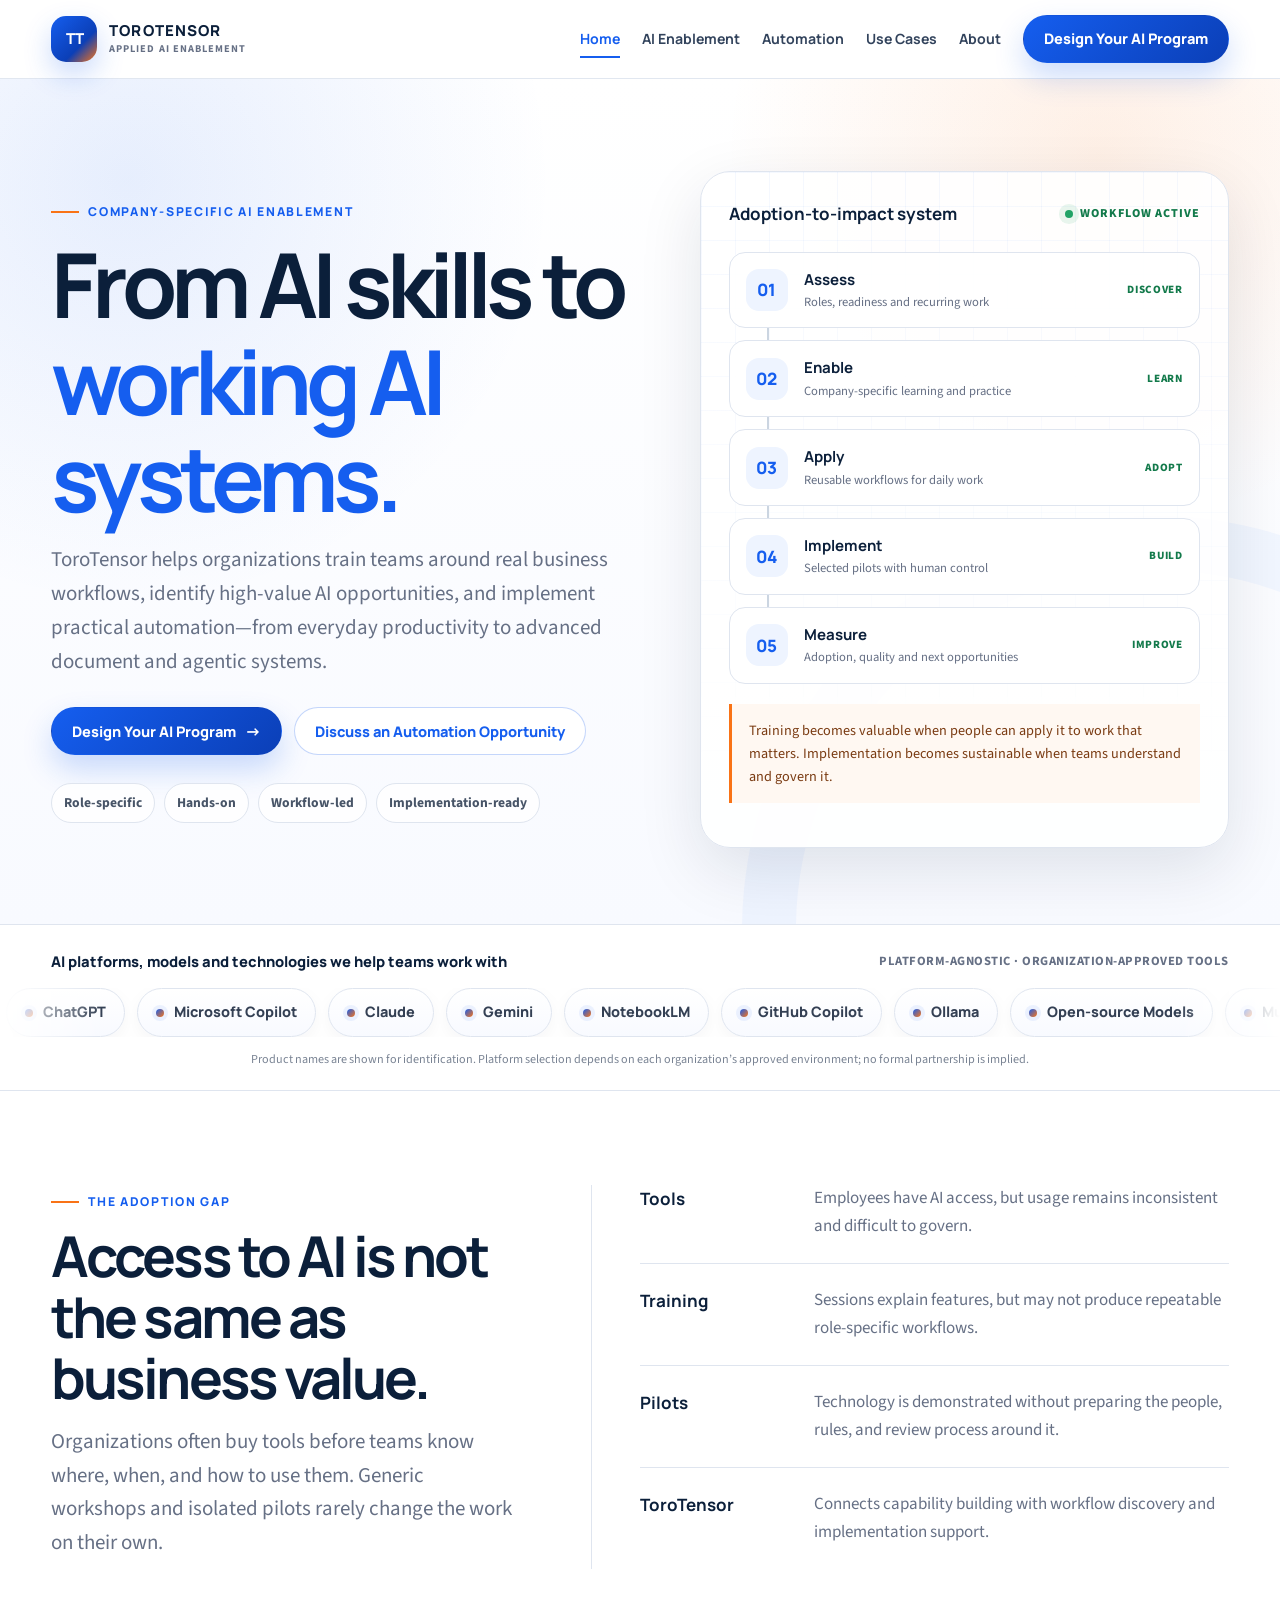
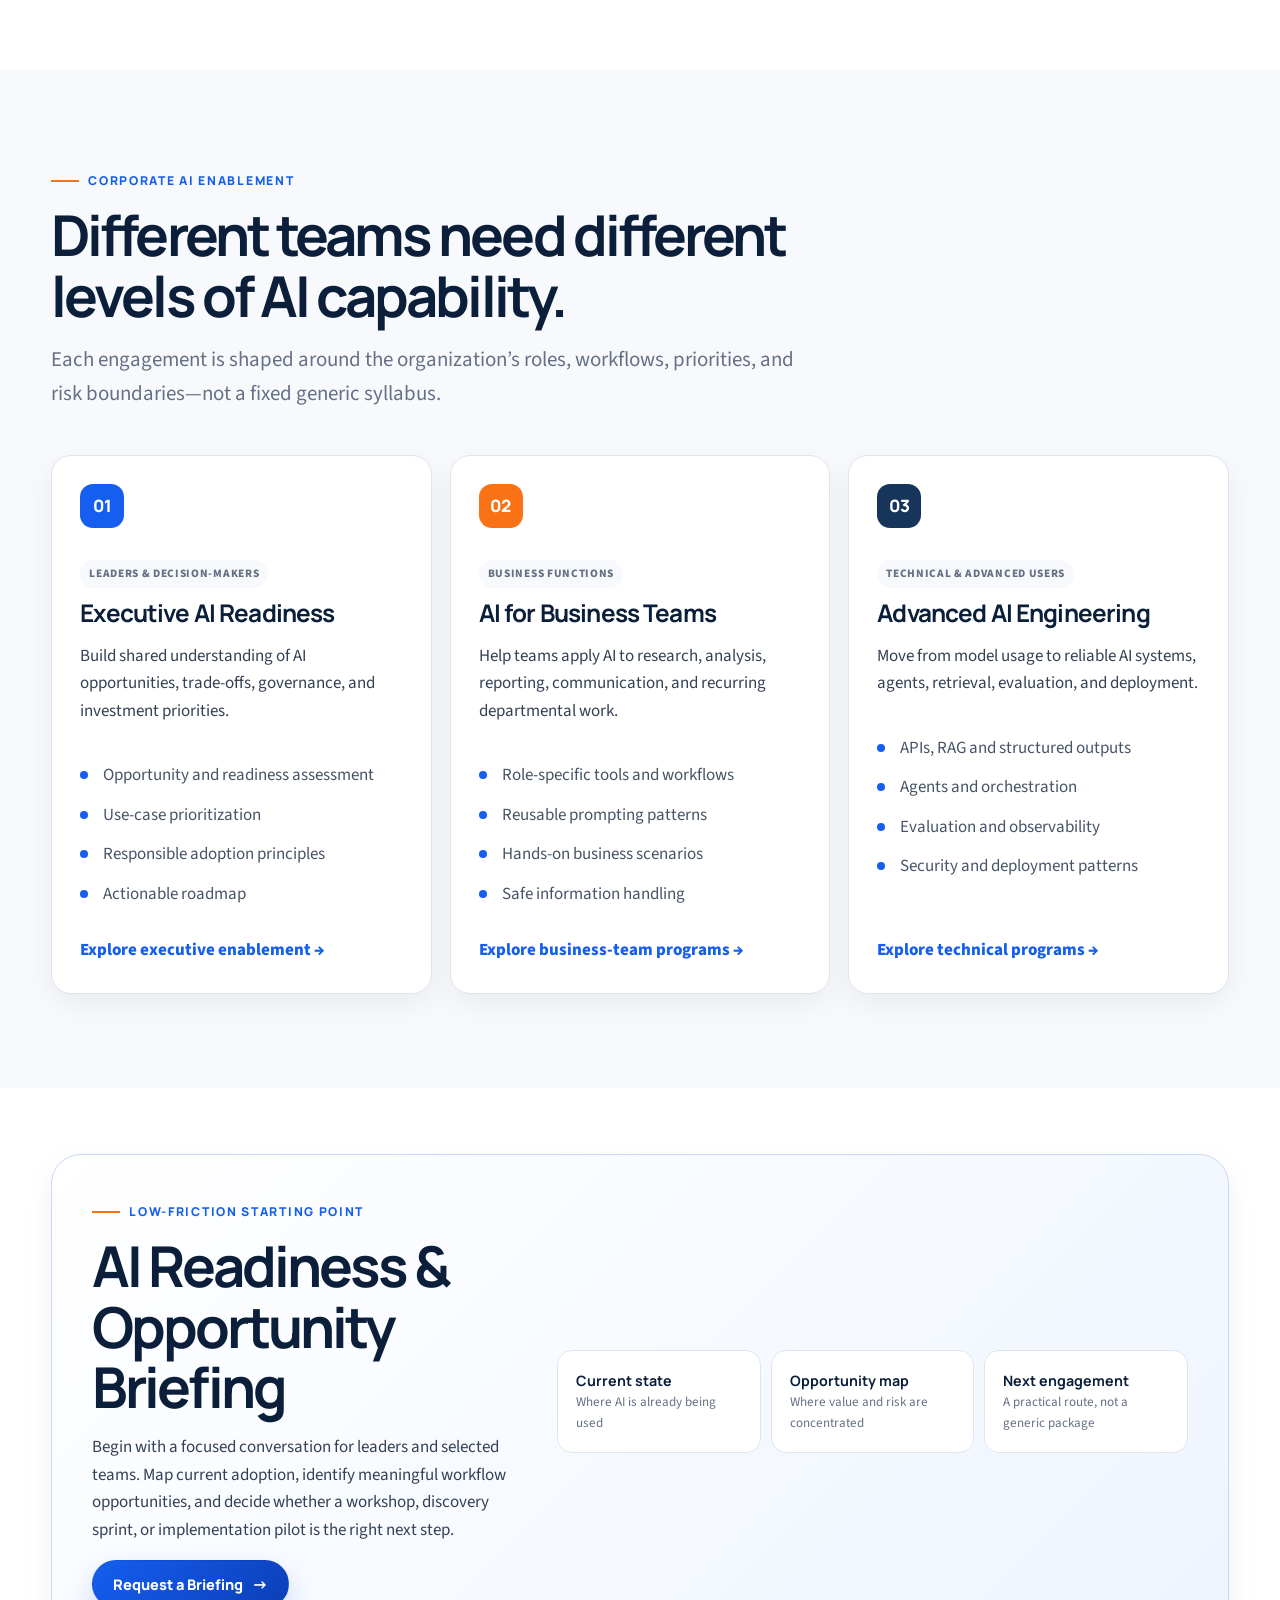
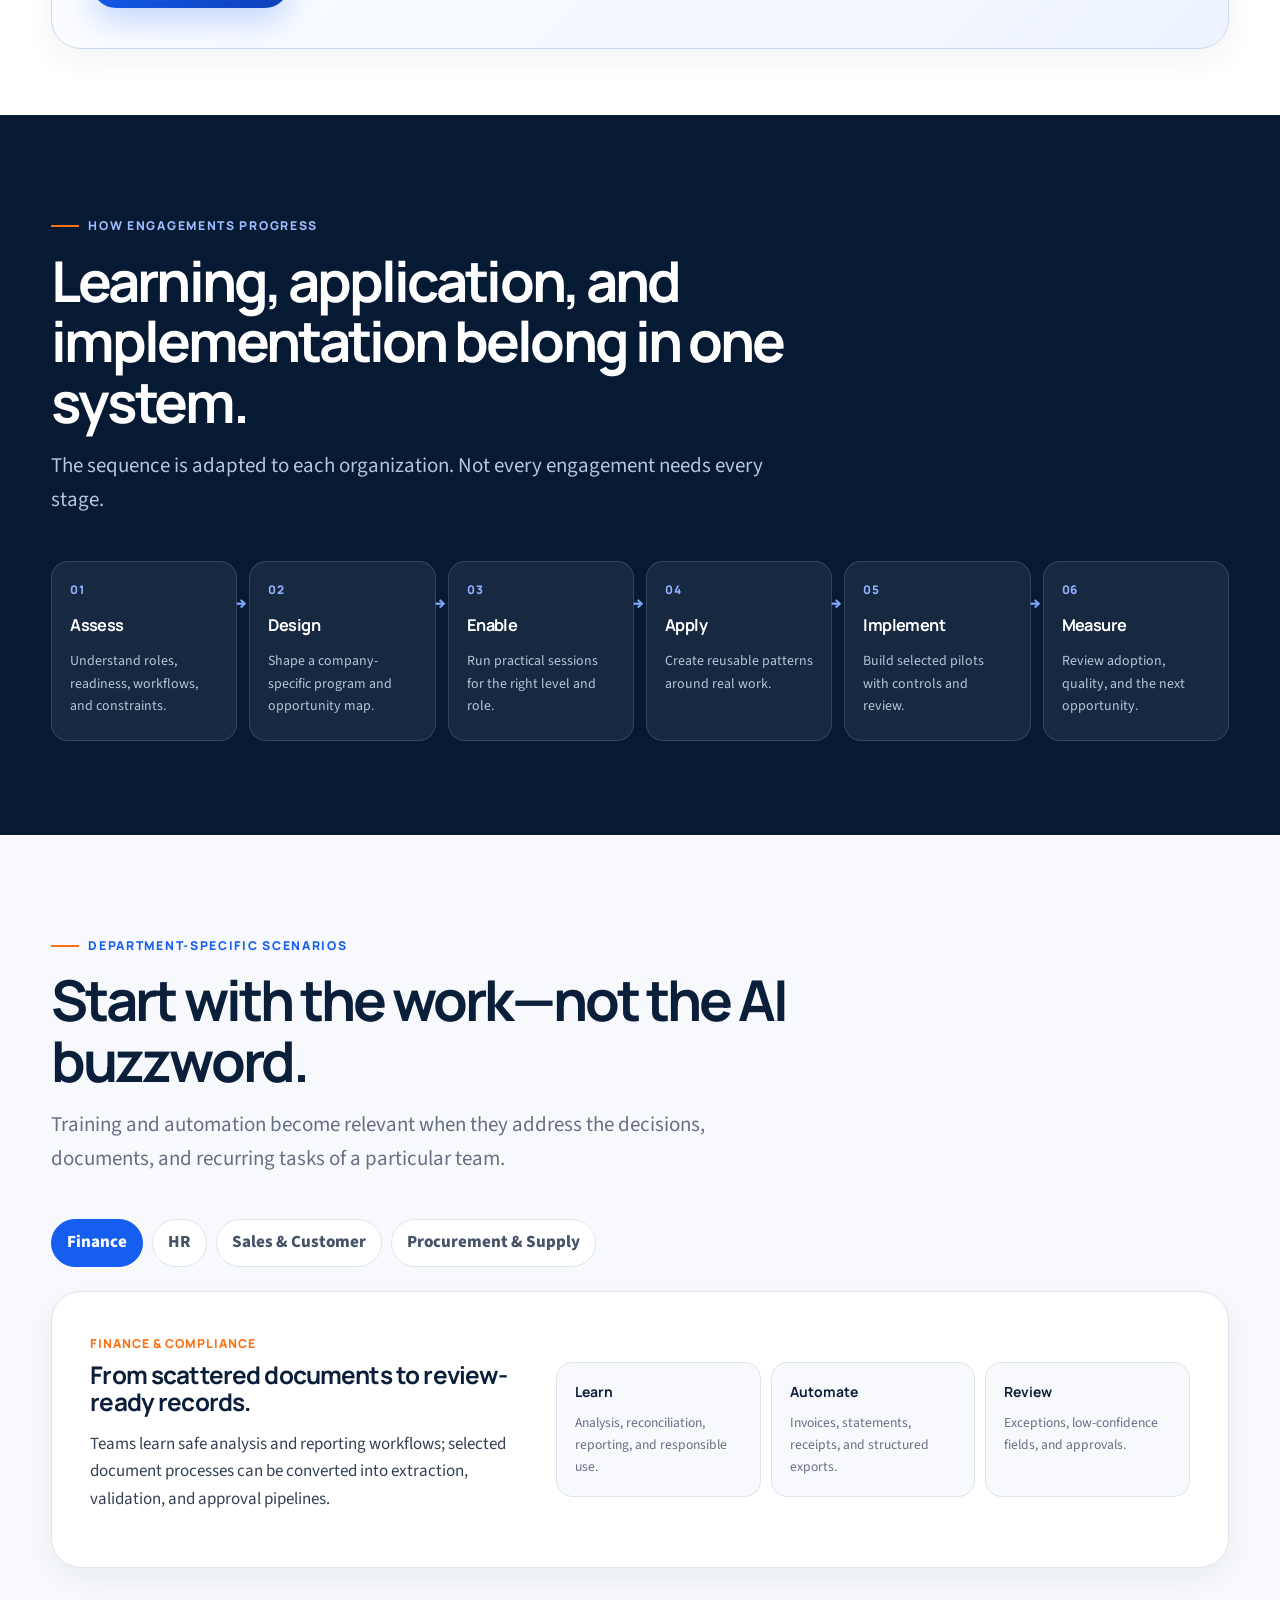
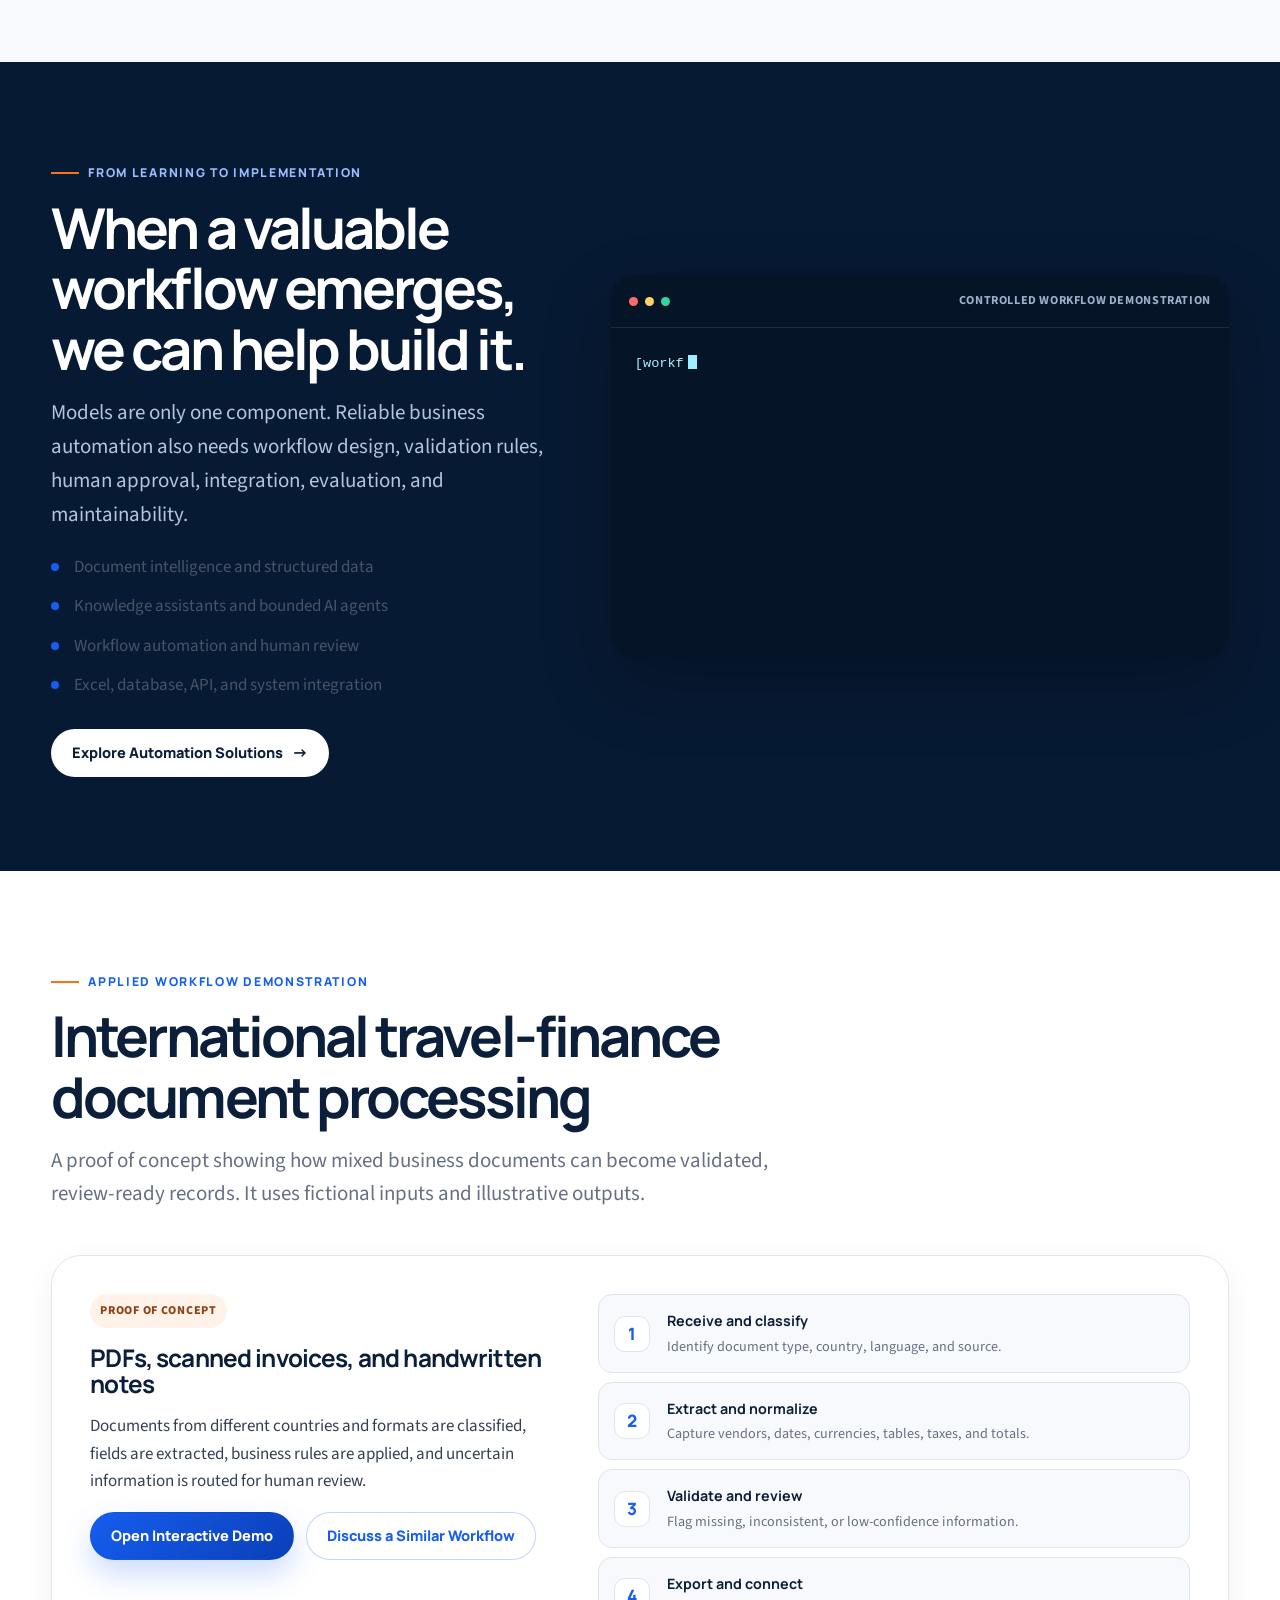
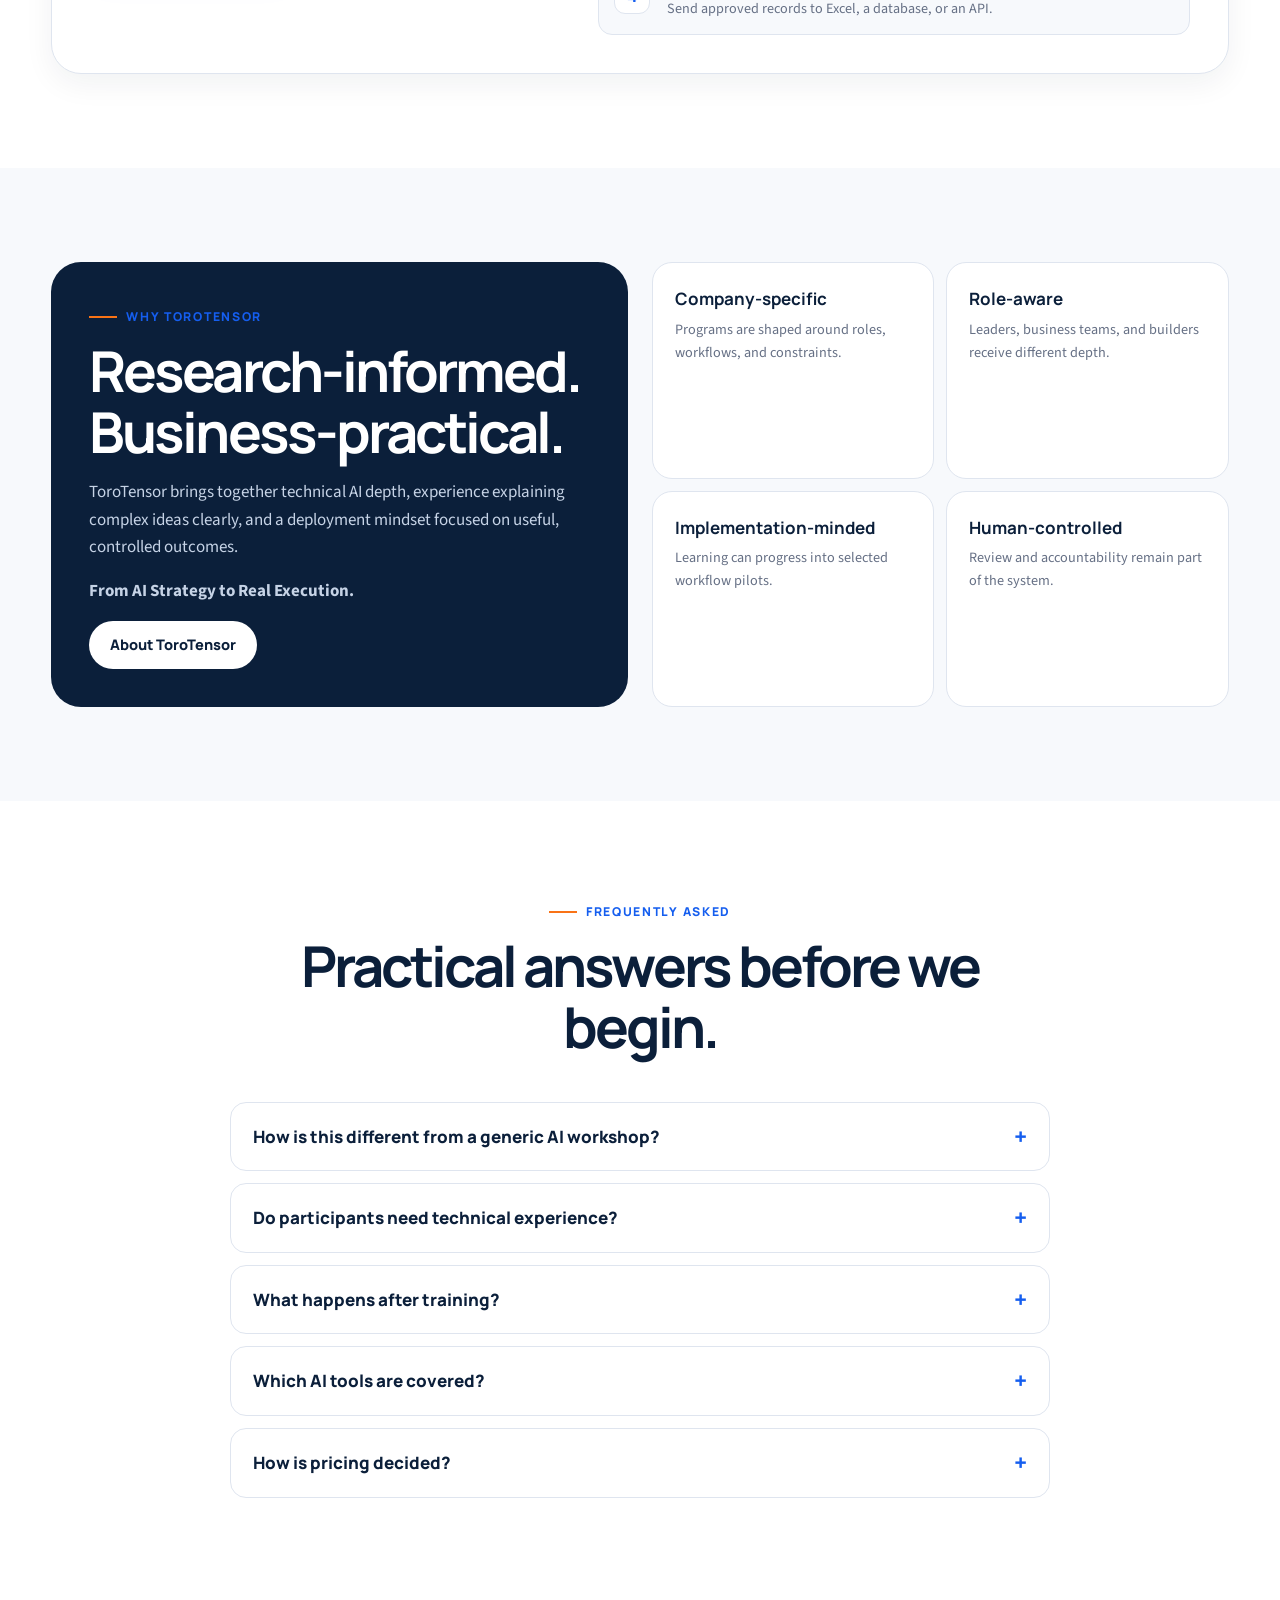
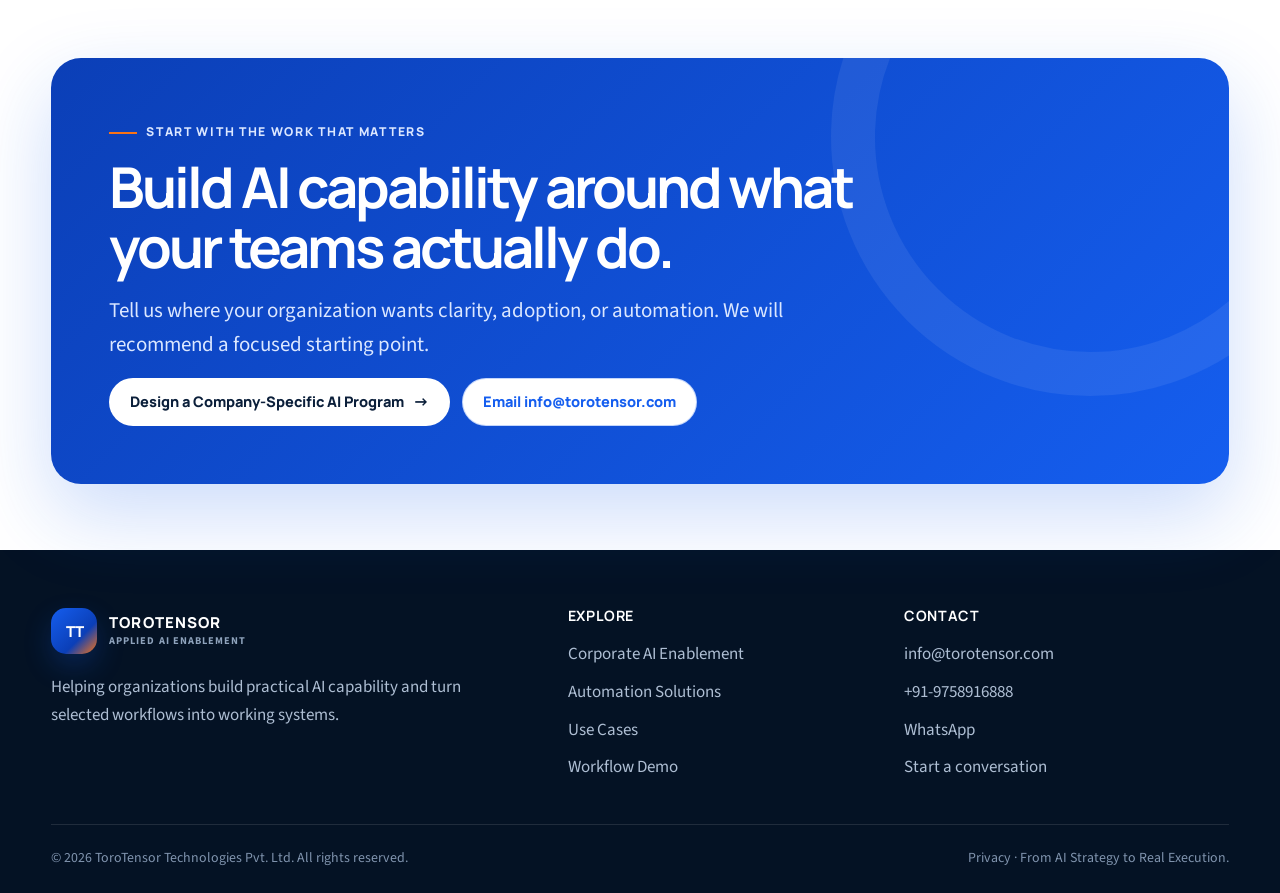
==== commit 4b2f24a0: "Update website with AI ecosystem strip" ====
--- a/index.html
+++ b/index.html
@@ -63,7 +63,20 @@
       </div>
     </section>
 
-    <div class="signal-bar"><div class="container signal-inner"><strong>One connected journey</strong><span>Workforce capability</span><span>Workflow redesign</span><span>Responsible adoption</span><span>Practical implementation</span></div></div>
+    <section class="ecosystem-strip" aria-labelledby="ecosystem-title">
+      <div class="container ecosystem-heading"><strong id="ecosystem-title">AI platforms, models and technologies we help teams work with</strong><span>Platform-agnostic · Organization-approved tools</span></div>
+      <div class="ecosystem-marquee">
+        <div class="ecosystem-track">
+          <div class="ecosystem-list">
+            <span class="ecosystem-item">ChatGPT</span><span class="ecosystem-item">Microsoft Copilot</span><span class="ecosystem-item">Claude</span><span class="ecosystem-item">Gemini</span><span class="ecosystem-item">NotebookLM</span><span class="ecosystem-item">GitHub Copilot</span><span class="ecosystem-item">Ollama</span><span class="ecosystem-item">Open-source Models</span><span class="ecosystem-item">Multimodal AI</span><span class="ecosystem-item">n8n</span><span class="ecosystem-item">Make</span><span class="ecosystem-item">Zapier</span><span class="ecosystem-item">LangChain</span><span class="ecosystem-item">LlamaIndex</span>
+          </div>
+          <div class="ecosystem-list" aria-hidden="true">
+            <span class="ecosystem-item">ChatGPT</span><span class="ecosystem-item">Microsoft Copilot</span><span class="ecosystem-item">Claude</span><span class="ecosystem-item">Gemini</span><span class="ecosystem-item">NotebookLM</span><span class="ecosystem-item">GitHub Copilot</span><span class="ecosystem-item">Ollama</span><span class="ecosystem-item">Open-source Models</span><span class="ecosystem-item">Multimodal AI</span><span class="ecosystem-item">n8n</span><span class="ecosystem-item">Make</span><span class="ecosystem-item">Zapier</span><span class="ecosystem-item">LangChain</span><span class="ecosystem-item">LlamaIndex</span>
+          </div>
+        </div>
+      </div>
+      <p class="container ecosystem-note">Product names are shown for identification. Platform selection depends on each organization’s approved environment; no formal partnership is implied.</p>
+    </section>
 
     <section class="section">
       <div class="container challenge-grid">
--- a/assets/style.css
+++ b/assets/style.css
@@ -4,7 +4,7 @@
 .btn{min-height:48px;display:inline-flex;align-items:center;justify-content:center;gap:9px;padding:12px 20px;border:1px solid transparent;border-radius:999px;font:800 .91rem/1.2 var(--display);transition:transform .2s ease,box-shadow .2s ease,background .2s ease}.btn:hover{transform:translateY(-2px)}.btn-primary{color:#fff;background:linear-gradient(135deg,var(--blue),var(--blue2));box-shadow:0 14px 30px rgba(21,94,239,.22)}.btn-secondary{color:var(--blue);background:#fff;border-color:rgba(21,94,239,.25)}.btn-secondary:hover{background:var(--blue-soft)}.btn-light{color:var(--ink);background:#fff}.btn-arrow:after{content:"→";font-size:1.1em}.button-row,.hero-actions{display:flex;gap:12px;flex-wrap:wrap;align-items:center}
 .hero{position:relative;overflow:hidden;padding:92px 0 76px;background:radial-gradient(circle at 86% 9%,rgba(249,115,22,.11),transparent 28%),radial-gradient(circle at 10% 12%,rgba(21,94,239,.1),transparent 31%),linear-gradient(180deg,#fff,#f8faff)}.hero:after{content:"";position:absolute;right:-290px;bottom:-420px;width:720px;height:720px;border:54px solid rgba(21,94,239,.04);border-radius:50%}.hero-grid{position:relative;z-index:1;display:grid;grid-template-columns:1.05fr .95fr;gap:64px;align-items:center}.hero-copy h1 span{color:var(--blue)}.hero-copy .lead{margin-bottom:29px}.hero-actions{margin-bottom:28px}.trust-chips{display:flex;gap:9px;flex-wrap:wrap}.trust-chips span{padding:8px 12px;border:1px solid var(--line);border-radius:999px;background:rgba(255,255,255,.86);color:#475467;font-size:.85rem;font-weight:700}
 .impact-map{position:relative;min-height:530px;padding:28px;border:1px solid var(--line);border-radius:var(--rl);background:rgba(255,255,255,.92);box-shadow:var(--shadow)}.impact-map:before{content:"";position:absolute;inset:0;border-radius:inherit;background-image:linear-gradient(rgba(21,94,239,.045) 1px,transparent 1px),linear-gradient(90deg,rgba(21,94,239,.045) 1px,transparent 1px);background-size:34px 34px;mask-image:linear-gradient(#000,transparent 90%)}.map-top{position:relative;display:flex;align-items:center;justify-content:space-between;gap:12px;margin-bottom:24px}.map-top strong{color:var(--ink);font-family:var(--display)}.live{display:inline-flex;align-items:center;gap:7px;color:var(--green);font-size:.76rem;font-weight:800;letter-spacing:.08em;text-transform:uppercase}.live:before{content:"";width:8px;height:8px;border-radius:50%;background:#21a366;box-shadow:0 0 0 6px rgba(33,163,102,.1)}.impact-path{position:relative;display:grid;gap:12px}.impact-stage{position:relative;display:grid;grid-template-columns:44px 1fr auto;gap:14px;align-items:center;padding:15px 16px;border:1px solid var(--line);border-radius:16px;background:rgba(255,255,255,.94);animation:stagePulse 7s ease-in-out infinite}.impact-stage:nth-child(2){animation-delay:1s}.impact-stage:nth-child(3){animation-delay:2s}.impact-stage:nth-child(4){animation-delay:3s}.impact-stage:nth-child(5){animation-delay:4s}.impact-stage:after{content:"";position:absolute;left:37px;top:calc(100% + 1px);width:2px;height:12px;background:#cbd5e1}.impact-stage:last-child:after{display:none}.stage-number{width:42px;height:42px;display:grid;place-items:center;border-radius:13px;color:var(--blue);background:var(--blue-soft);font-family:var(--display);font-weight:900}.stage-copy b{display:block;color:var(--ink);font-family:var(--display);font-size:.94rem}.stage-copy small{display:block;color:var(--muted);font-size:.79rem}.stage-status{color:var(--green);font-size:.7rem;font-weight:800;letter-spacing:.06em;text-transform:uppercase}.map-note{position:relative;margin-top:20px;padding:15px 17px;border-left:3px solid var(--orange);background:#fff8f2;color:#7a3b12;font-size:.89rem}@keyframes stagePulse{0%,100%{border-color:var(--line);transform:translateX(0)}10%{border-color:rgba(21,94,239,.42);transform:translateX(3px);box-shadow:0 10px 28px rgba(21,94,239,.08)}23%{border-color:var(--line);transform:translateX(0);box-shadow:none}}
-.signal-bar{border-block:1px solid var(--line)}.signal-inner{min-height:72px;display:flex;align-items:center;justify-content:center;gap:18px 34px;flex-wrap:wrap;color:var(--muted);font-size:.91rem}.signal-inner strong{color:var(--ink);font-family:var(--display)}.challenge-grid{display:grid;grid-template-columns:.85fr 1.15fr;gap:68px;align-items:start}.challenge-panel{border-left:1px solid var(--line);padding-left:48px}.challenge-row{display:grid;grid-template-columns:150px 1fr;gap:24px;padding:23px 0;border-bottom:1px solid var(--line)}.challenge-row:first-child{padding-top:0}.challenge-row:last-child{border:0}.challenge-row strong{color:var(--ink);font-family:var(--display)}.challenge-row p{margin:0;color:var(--muted)}
+.ecosystem-strip{padding:26px 0 20px;border-block:1px solid var(--line);background:#fff}.ecosystem-heading{display:flex;align-items:center;justify-content:space-between;gap:18px;margin-bottom:17px}.ecosystem-heading strong{color:var(--ink);font:800 .92rem/1.25 var(--display)}.ecosystem-heading span{color:var(--muted);font-size:.79rem;font-weight:700;letter-spacing:.04em;text-transform:uppercase}.ecosystem-marquee{position:relative;overflow:hidden;-webkit-mask-image:linear-gradient(90deg,transparent,#000 8%,#000 92%,transparent);mask-image:linear-gradient(90deg,transparent,#000 8%,#000 92%,transparent)}.ecosystem-track{display:flex;width:max-content;animation:ecosystemScroll 46s linear infinite;will-change:transform}.ecosystem-marquee:hover .ecosystem-track{animation-play-state:paused}.ecosystem-list{display:flex;gap:12px;padding:0 6px}.ecosystem-item{min-height:49px;display:inline-flex;align-items:center;gap:10px;padding:10px 18px;border:1px solid var(--line);border-radius:999px;background:linear-gradient(180deg,#fff,#f8faff);box-shadow:0 6px 18px rgba(11,31,58,.04);color:#344054;font:800 .9rem/1 var(--display);white-space:nowrap}.ecosystem-item:before{content:"";width:8px;height:8px;border-radius:50%;background:linear-gradient(135deg,var(--blue),var(--orange));box-shadow:0 0 0 4px rgba(21,94,239,.07)}.ecosystem-note{margin-top:13px;margin-bottom:0;color:#7a8494;font-size:.76rem;text-align:center}@keyframes ecosystemScroll{to{transform:translateX(-50%)}}.challenge-grid{display:grid;grid-template-columns:.85fr 1.15fr;gap:68px;align-items:start}.challenge-panel{border-left:1px solid var(--line);padding-left:48px}.challenge-row{display:grid;grid-template-columns:150px 1fr;gap:24px;padding:23px 0;border-bottom:1px solid var(--line)}.challenge-row:first-child{padding-top:0}.challenge-row:last-child{border:0}.challenge-row strong{color:var(--ink);font-family:var(--display)}.challenge-row p{margin:0;color:var(--muted)}
 .card-grid{display:grid;grid-template-columns:repeat(3,1fr);gap:18px}.card-grid.two{grid-template-columns:repeat(2,1fr)}.card-grid.four{grid-template-columns:repeat(4,1fr)}.program-card,.content-card,.use-card,.principle-card,.track-card,.capability-card{position:relative;padding:28px;border:1px solid var(--line);border-radius:var(--r);background:#fff;box-shadow:var(--shadow-sm)}.program-card{display:flex;flex-direction:column;min-height:410px}.card-index,.capability-mark{width:44px;height:44px;display:grid;place-items:center;margin-bottom:32px;border-radius:13px;color:#fff;background:var(--blue);font-family:var(--display);font-weight:900}.program-card:nth-child(2) .card-index{background:var(--orange)}.program-card:nth-child(3) .card-index{background:var(--ink2)}.audience,.tag{display:inline-flex;align-self:flex-start;margin-bottom:12px;padding:5px 9px;border-radius:999px;background:var(--soft);color:var(--muted);font-size:.71rem;font-weight:800;letter-spacing:.06em;text-transform:uppercase}.clean-list{margin:15px 0 23px;padding:0;list-style:none}.clean-list li{position:relative;padding:6px 0 6px 23px;color:#475467}.clean-list li:before{content:"";position:absolute;left:0;top:15px;width:8px;height:8px;border-radius:50%;background:var(--blue)}.program-card .text-link{margin-top:auto}
 .process-grid{display:grid;grid-template-columns:repeat(6,1fr);gap:12px}.process-step{position:relative;padding:22px 18px;border:1px solid rgba(255,255,255,.13);border-radius:17px;background:rgba(255,255,255,.065)}.process-step:after{content:"→";position:absolute;right:-10px;top:28px;z-index:2;color:#7da6f6;font-weight:900}.process-step:last-child:after{display:none}.process-step span{display:block;margin-bottom:21px;color:#8fb2ff;font:800 .74rem/1 var(--display);letter-spacing:.08em}.process-step h3{font-size:1.02rem}.process-step p{margin:0;font-size:.87rem}
 .briefing{display:grid;grid-template-columns:.8fr 1.2fr;gap:45px;align-items:center;padding:40px;border:1px solid #cad8f3;border-radius:var(--rl);background:linear-gradient(135deg,#fff,#eef4ff);box-shadow:var(--shadow-sm)}.briefing-steps{display:grid;grid-template-columns:repeat(3,1fr);gap:10px}.briefing-steps div{padding:18px;border:1px solid var(--line);border-radius:15px;background:#fff}.briefing-steps b{display:block;color:var(--ink);font-family:var(--display);font-size:.89rem}.briefing-steps span{display:block;color:var(--muted);font-size:.82rem}
@@ -19,4 +19,4 @@
 .contact-grid{display:grid;grid-template-columns:.8fr 1.2fr;gap:52px;align-items:start}.contact-options{display:grid;gap:12px;margin-top:25px}.contact-option{display:grid;grid-template-columns:42px 1fr;gap:14px;align-items:center;padding:16px;border:1px solid var(--line);border-radius:15px;background:#fff}.contact-option>span{width:42px;height:42px;display:grid;place-items:center;border-radius:12px;color:var(--blue);background:var(--blue-soft);font-family:var(--display);font-weight:900}.contact-option b{display:block;color:var(--ink);font-family:var(--display)}.contact-option small{color:var(--muted)}.form-card{padding:34px;border:1px solid var(--line);border-radius:var(--rl);background:#fff;box-shadow:var(--shadow)}.form-grid{display:grid;grid-template-columns:repeat(2,1fr);gap:16px}.field{display:grid;gap:7px}.field.full{grid-column:1/-1}.field label,.consent label{color:#344054;font-weight:700}.field input,.field select,.field textarea{width:100%;min-height:48px;padding:11px 13px;border:1px solid #cbd5e1;border-radius:12px;background:#fff;color:var(--ink);outline:0}.field textarea{min-height:130px;resize:vertical}.field input:focus,.field select:focus,.field textarea:focus{border-color:var(--blue);box-shadow:0 0 0 4px rgba(21,94,239,.1)}.consent{grid-column:1/-1;display:flex;gap:10px;align-items:flex-start}.consent input{width:18px;height:18px;margin-top:4px}.form-status{display:none;grid-column:1/-1;padding:14px;border-radius:12px;background:var(--blue-soft);color:var(--blue2)}.form-status.visible{display:block}.form-note{grid-column:1/-1;color:var(--muted);font-size:.85rem}.hp-field{position:absolute!important;left:-9999px!important;opacity:0!important;pointer-events:none!important}.next-steps{margin-top:28px;padding:24px;border:1px solid var(--line);border-radius:var(--r);background:var(--soft)}.numbered-list{counter-reset:item;display:grid;gap:13px;margin:18px 0 0;padding:0;list-style:none}.numbered-list li{counter-increment:item;display:grid;grid-template-columns:30px 1fr;gap:10px}.numbered-list li:before{content:counter(item);width:28px;height:28px;display:grid;place-items:center;border:1px solid var(--line);border-radius:50%;color:var(--blue);background:#fff;font-weight:800}.privacy-content h2{margin-top:42px;font-size:1.63rem}.privacy-content a{color:var(--blue);text-decoration:underline;text-underline-offset:3px}
 .site-footer{padding:58px 0 24px;background:#041224;color:#aebed3}.footer-grid{display:grid;grid-template-columns:1.3fr .8fr .9fr;gap:48px}.footer-brand .brand-copy strong{color:#fff}.footer-brand .brand-copy small{color:#8fa3bc}.footer-note{max-width:430px;margin-top:20px}.footer-col h3{margin-bottom:18px;color:#fff;font-size:.89rem;letter-spacing:.04em;text-transform:uppercase}.footer-links{display:grid;gap:10px}.footer-links a:hover{color:#fff}.footer-bottom{display:flex;justify-content:space-between;gap:18px;flex-wrap:wrap;margin-top:42px;padding-top:22px;border-top:1px solid rgba(255,255,255,.11);color:#8094ae;font-size:.87rem}
 .demo-shell{min-height:100vh;background:var(--soft)}.demo-header{padding:18px 0;border-bottom:1px solid var(--line);background:#fff}.demo-header-inner{display:flex;align-items:center;justify-content:space-between;gap:18px}.demo-main{padding:52px 0 84px}.demo-intro{display:grid;grid-template-columns:1fr .7fr;gap:48px;align-items:end;margin-bottom:30px}.demo-disclaimer{padding:17px 18px;border:1px solid #ffd5bb;border-radius:14px;background:#fff7f1;color:#7d3d15;font-size:.89rem}.scenario-buttons{display:flex;flex-wrap:wrap;gap:9px;margin-bottom:18px}.demo-workspace{display:grid;grid-template-columns:.78fr 1.22fr;gap:18px}.demo-input,.demo-output{padding:26px;border:1px solid var(--line);border-radius:var(--r);background:#fff;box-shadow:var(--shadow-sm)}.document-preview{min-height:410px;padding:24px;border:1px solid #e9e1d6;border-radius:15px;background:#f8f5ef;color:#3f3b35;font:500 .83rem/1.55 ui-monospace,SFMono-Regular,Menlo,monospace;white-space:pre-wrap}.demo-fields{display:grid;grid-template-columns:1fr 1fr;gap:10px;margin:18px 0}.demo-field{padding:14px;border:1px solid var(--line);border-radius:13px;background:var(--soft)}.demo-field span{display:block;color:var(--muted);font-size:.71rem;font-weight:800;letter-spacing:.06em;text-transform:uppercase}.demo-field b{color:var(--ink)}.review-box{padding:16px;border-left:3px solid var(--orange);background:#fff7f1;color:#74401f}
-:focus-visible{outline:3px solid rgba(21,94,239,.45);outline-offset:3px}@media(max-width:1080px){.main-nav{gap:15px}.main-nav .btn{display:none}.process-grid{grid-template-columns:repeat(3,1fr)}.process-step:nth-child(3):after{display:none}.card-grid.four{grid-template-columns:repeat(2,1fr)}}@media(max-width:880px){.section{padding:76px 0}.menu-toggle{display:inline-flex;align-items:center;justify-content:center}.main-nav{display:none;position:fixed;inset:79px 0 auto;max-height:calc(100vh - 79px);overflow:auto;padding:22px 4% 30px;background:#fff;border-bottom:1px solid var(--line);box-shadow:var(--shadow);flex-direction:column;align-items:stretch}.main-nav.open{display:flex}.main-nav>a:not(.btn){padding:12px 2px}.main-nav>a:not(.btn):after{display:none}.main-nav .btn{display:inline-flex;margin-top:8px}.hero-grid,.challenge-grid,.bridge-grid,.case-card,.credibility-grid,.detail-grid,.about-grid,.contact-grid,.demo-intro,.demo-workspace,.briefing{grid-template-columns:1fr}.hero{padding-top:72px}.impact-map{min-height:auto}.challenge-panel{padding-left:0;border-left:0}.card-grid,.usecase-grid,.principles{grid-template-columns:1fr}.program-card{min-height:auto}.process-grid{grid-template-columns:repeat(2,1fr)}.process-step:nth-child(3):after{display:block}.process-step:nth-child(even):after{display:none}.usecase-panel{grid-template-columns:1fr}.inner-hero-grid{grid-template-columns:1fr;gap:28px}.inner-summary{padding-left:20px}.sticky-copy{position:static}.footer-grid{grid-template-columns:1fr 1fr}.footer-brand{grid-column:1/-1}}@media(max-width:620px){body{font-size:16px}h1{font-size:clamp(2.72rem,15vw,4rem)}h2{font-size:clamp(2rem,10vw,3rem)}.brand-copy small{display:none}.hero,.inner-hero{padding-top:58px}.hero-actions,.button-row{align-items:stretch;flex-direction:column}.hero-actions .btn,.button-row .btn{width:100%}.impact-map,.program-card,.content-card,.use-card,.principle-card,.form-card,.cta-band,.case-card,.usecase-panel,.founder-card,.credibility-main,.briefing{padding:23px;border-radius:20px}.impact-stage{grid-template-columns:38px 1fr}.stage-status{grid-column:2}.challenge-row{grid-template-columns:1fr;gap:7px}.card-grid.two,.card-grid.four,.capability-grid,.deliverables,.credibility-points,.comparison,.usecase-flow,.form-grid,.demo-fields,.briefing-steps{grid-template-columns:1fr}.process-grid{grid-template-columns:1fr}.process-step:after{display:none!important}.field.full,.consent,.form-status,.form-note{grid-column:auto}.track-top,.demo-header-inner{align-items:flex-start;flex-direction:column}.footer-grid{grid-template-columns:1fr}.footer-brand{grid-column:auto}.terminal{min-height:370px;font-size:.78rem}}@media(prefers-reduced-motion:reduce){html{scroll-behavior:auto}*,*:before,*:after{animation-duration:.01ms!important;animation-iteration-count:1!important;transition-duration:.01ms!important}}
+:focus-visible{outline:3px solid rgba(21,94,239,.45);outline-offset:3px}@media(max-width:1080px){.main-nav{gap:15px}.main-nav .btn{display:none}.process-grid{grid-template-columns:repeat(3,1fr)}.process-step:nth-child(3):after{display:none}.card-grid.four{grid-template-columns:repeat(2,1fr)}}@media(max-width:880px){.section{padding:76px 0}.menu-toggle{display:inline-flex;align-items:center;justify-content:center}.main-nav{display:none;position:fixed;inset:79px 0 auto;max-height:calc(100vh - 79px);overflow:auto;padding:22px 4% 30px;background:#fff;border-bottom:1px solid var(--line);box-shadow:var(--shadow);flex-direction:column;align-items:stretch}.main-nav.open{display:flex}.main-nav>a:not(.btn){padding:12px 2px}.main-nav>a:not(.btn):after{display:none}.main-nav .btn{display:inline-flex;margin-top:8px}.hero-grid,.challenge-grid,.bridge-grid,.case-card,.credibility-grid,.detail-grid,.about-grid,.contact-grid,.demo-intro,.demo-workspace,.briefing{grid-template-columns:1fr}.hero{padding-top:72px}.impact-map{min-height:auto}.challenge-panel{padding-left:0;border-left:0}.card-grid,.usecase-grid,.principles{grid-template-columns:1fr}.program-card{min-height:auto}.process-grid{grid-template-columns:repeat(2,1fr)}.process-step:nth-child(3):after{display:block}.process-step:nth-child(even):after{display:none}.usecase-panel{grid-template-columns:1fr}.inner-hero-grid{grid-template-columns:1fr;gap:28px}.inner-summary{padding-left:20px}.sticky-copy{position:static}.footer-grid{grid-template-columns:1fr 1fr}.footer-brand{grid-column:1/-1}}@media(max-width:620px){body{font-size:16px}h1{font-size:clamp(2.72rem,15vw,4rem)}h2{font-size:clamp(2rem,10vw,3rem)}.brand-copy small{display:none}.hero,.inner-hero{padding-top:58px}.hero-actions,.button-row{align-items:stretch;flex-direction:column}.hero-actions .btn,.button-row .btn{width:100%}.ecosystem-heading{align-items:flex-start;flex-direction:column;gap:6px}.ecosystem-heading span{font-size:.69rem}.ecosystem-item{min-height:45px;padding:9px 15px;font-size:.82rem}.ecosystem-note{text-align:left}.impact-map,.program-card,.content-card,.use-card,.principle-card,.form-card,.cta-band,.case-card,.usecase-panel,.founder-card,.credibility-main,.briefing{padding:23px;border-radius:20px}.impact-stage{grid-template-columns:38px 1fr}.stage-status{grid-column:2}.challenge-row{grid-template-columns:1fr;gap:7px}.card-grid.two,.card-grid.four,.capability-grid,.deliverables,.credibility-points,.comparison,.usecase-flow,.form-grid,.demo-fields,.briefing-steps{grid-template-columns:1fr}.process-grid{grid-template-columns:1fr}.process-step:after{display:none!important}.field.full,.consent,.form-status,.form-note{grid-column:auto}.track-top,.demo-header-inner{align-items:flex-start;flex-direction:column}.footer-grid{grid-template-columns:1fr}.footer-brand{grid-column:auto}.terminal{min-height:370px;font-size:.78rem}}@media(prefers-reduced-motion:reduce){html{scroll-behavior:auto}*,*:before,*:after{animation-duration:.01ms!important;animation-iteration-count:1!important;transition-duration:.01ms!important}.ecosystem-marquee{overflow-x:auto;-webkit-mask-image:none;mask-image:none}.ecosystem-track{animation:none!important;transform:none!important}}
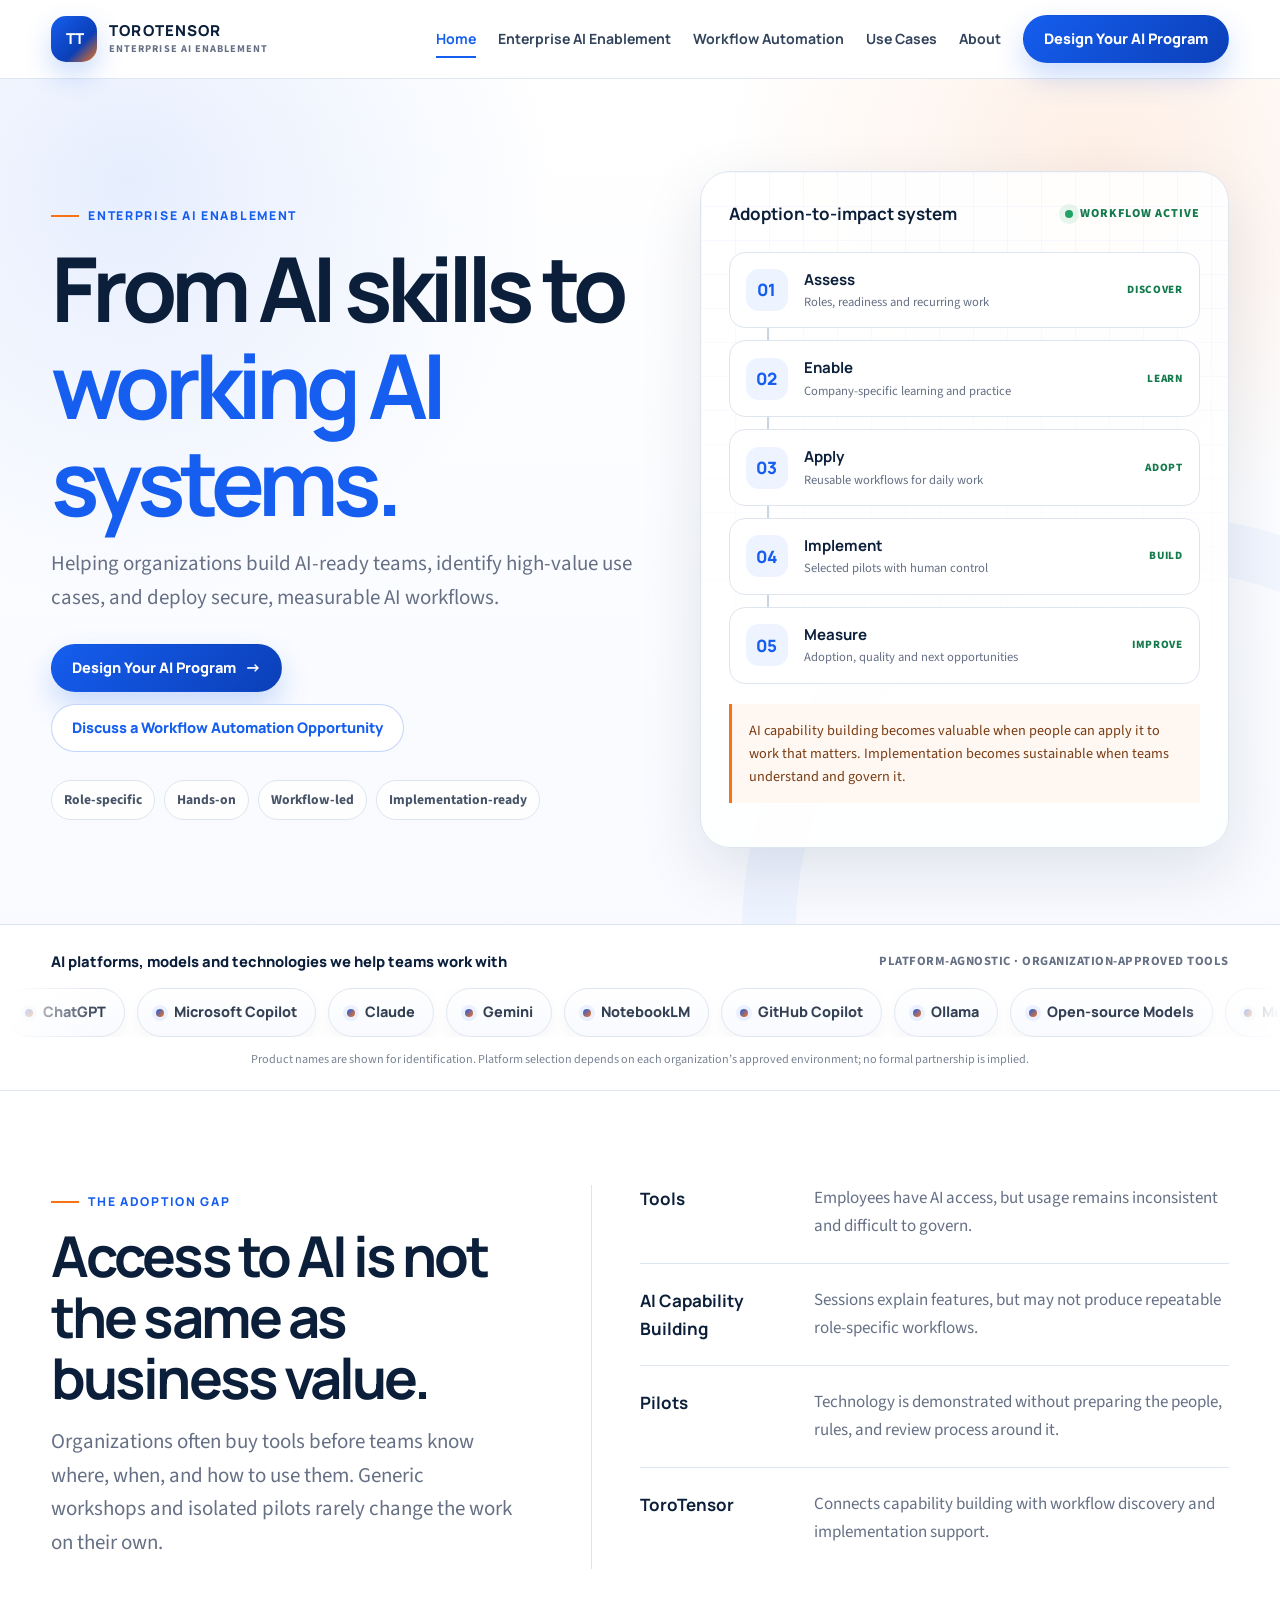
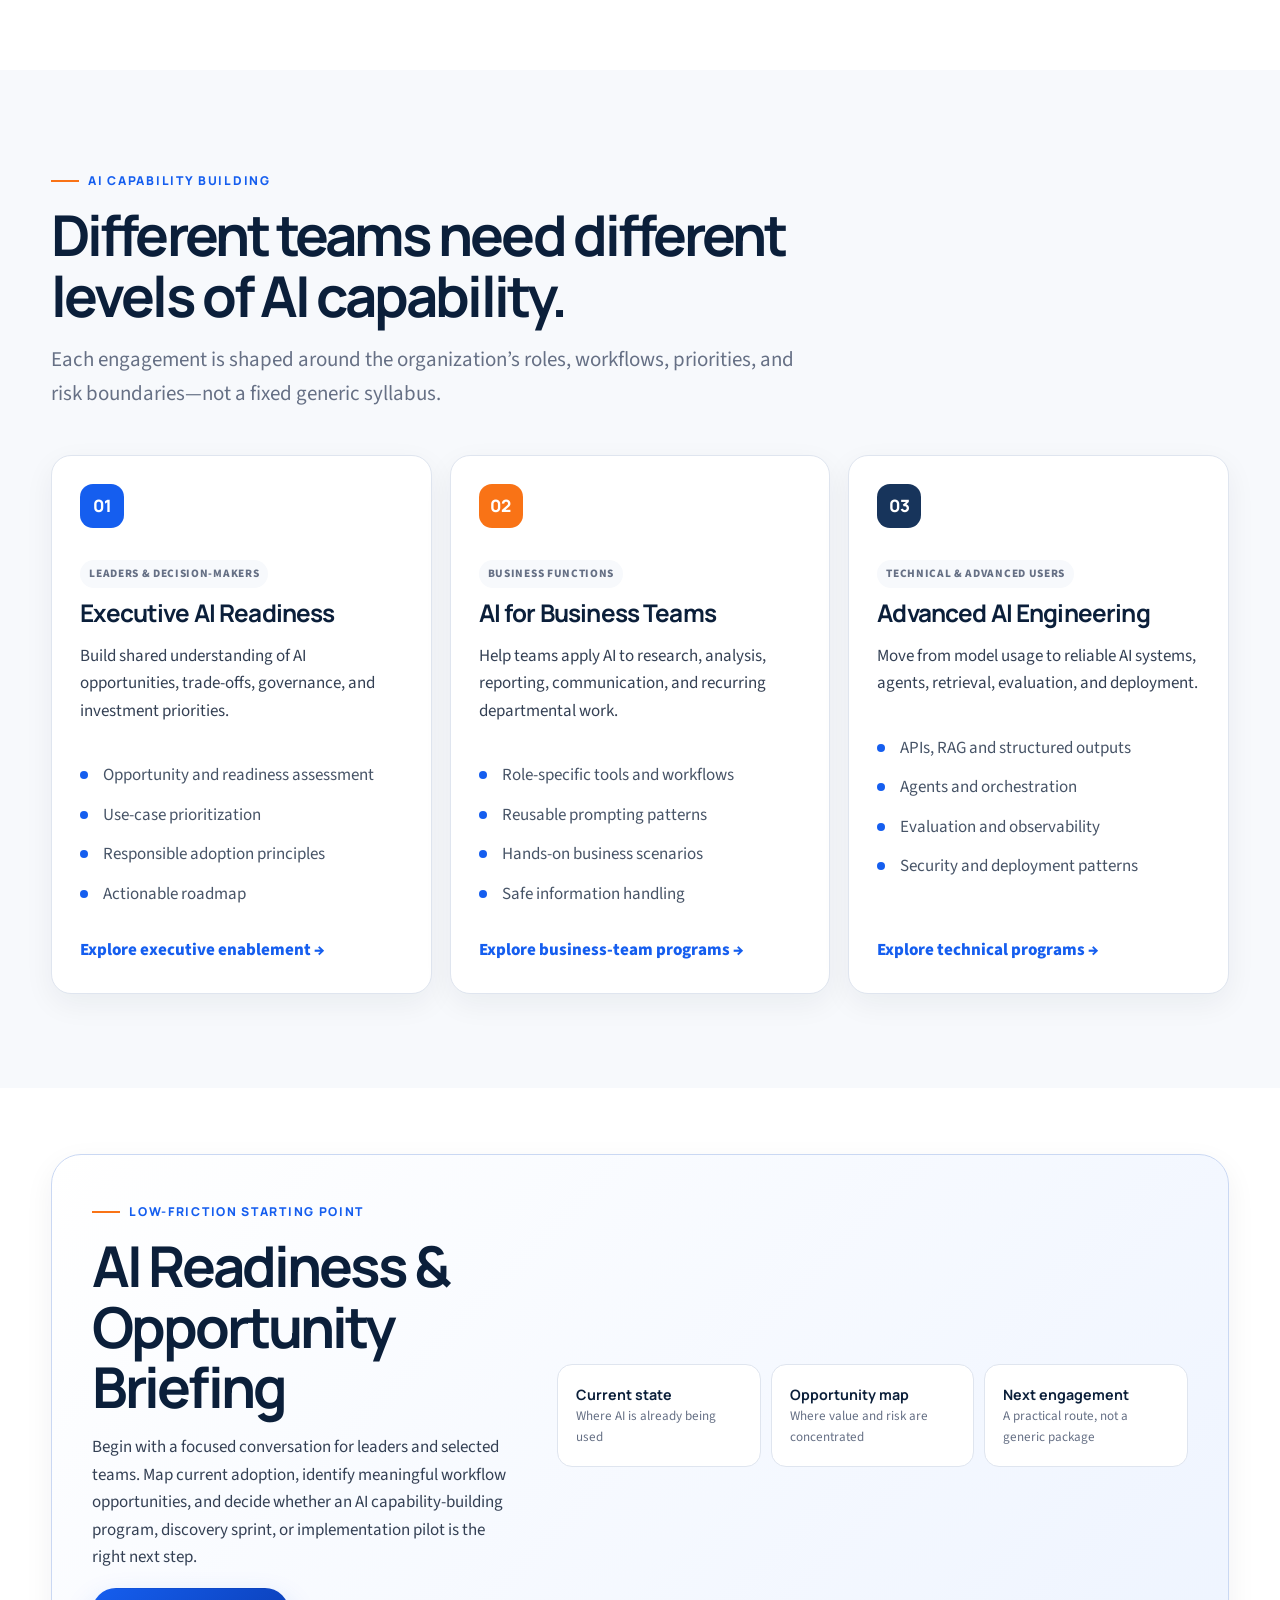
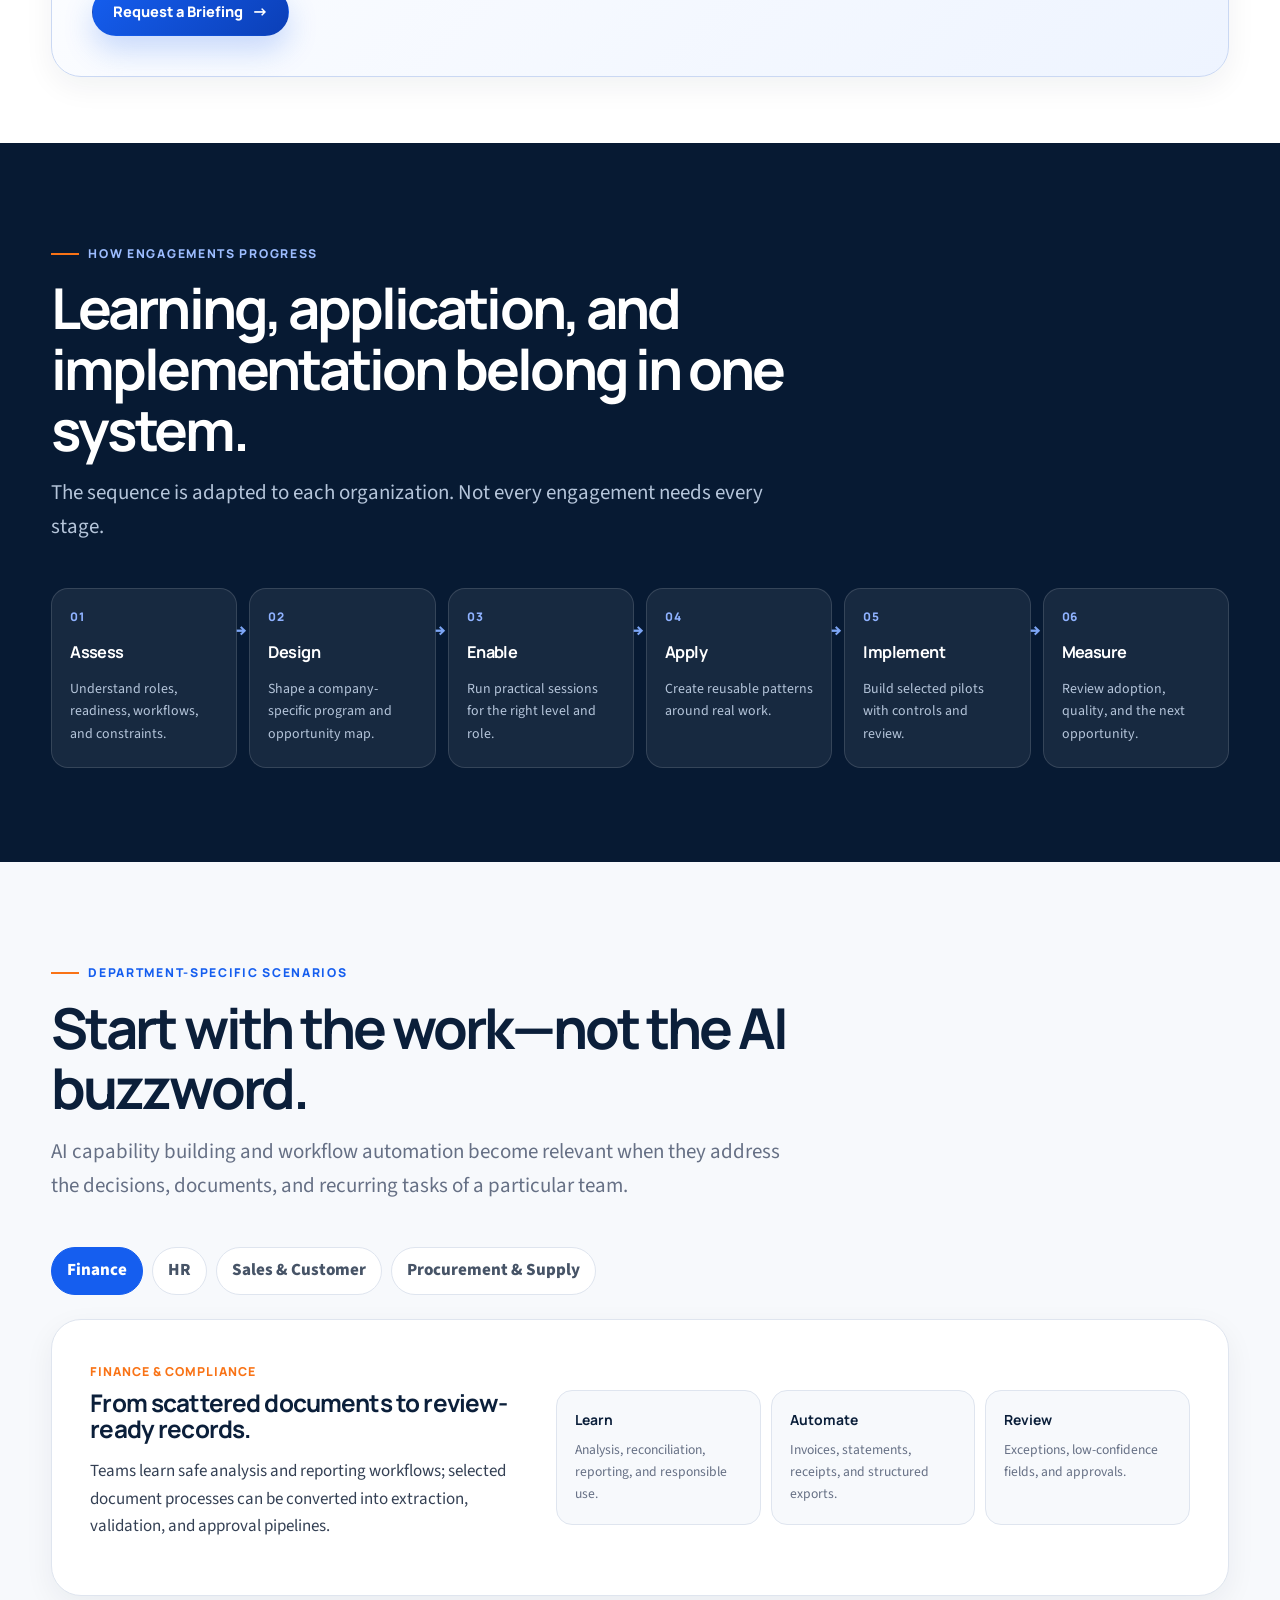
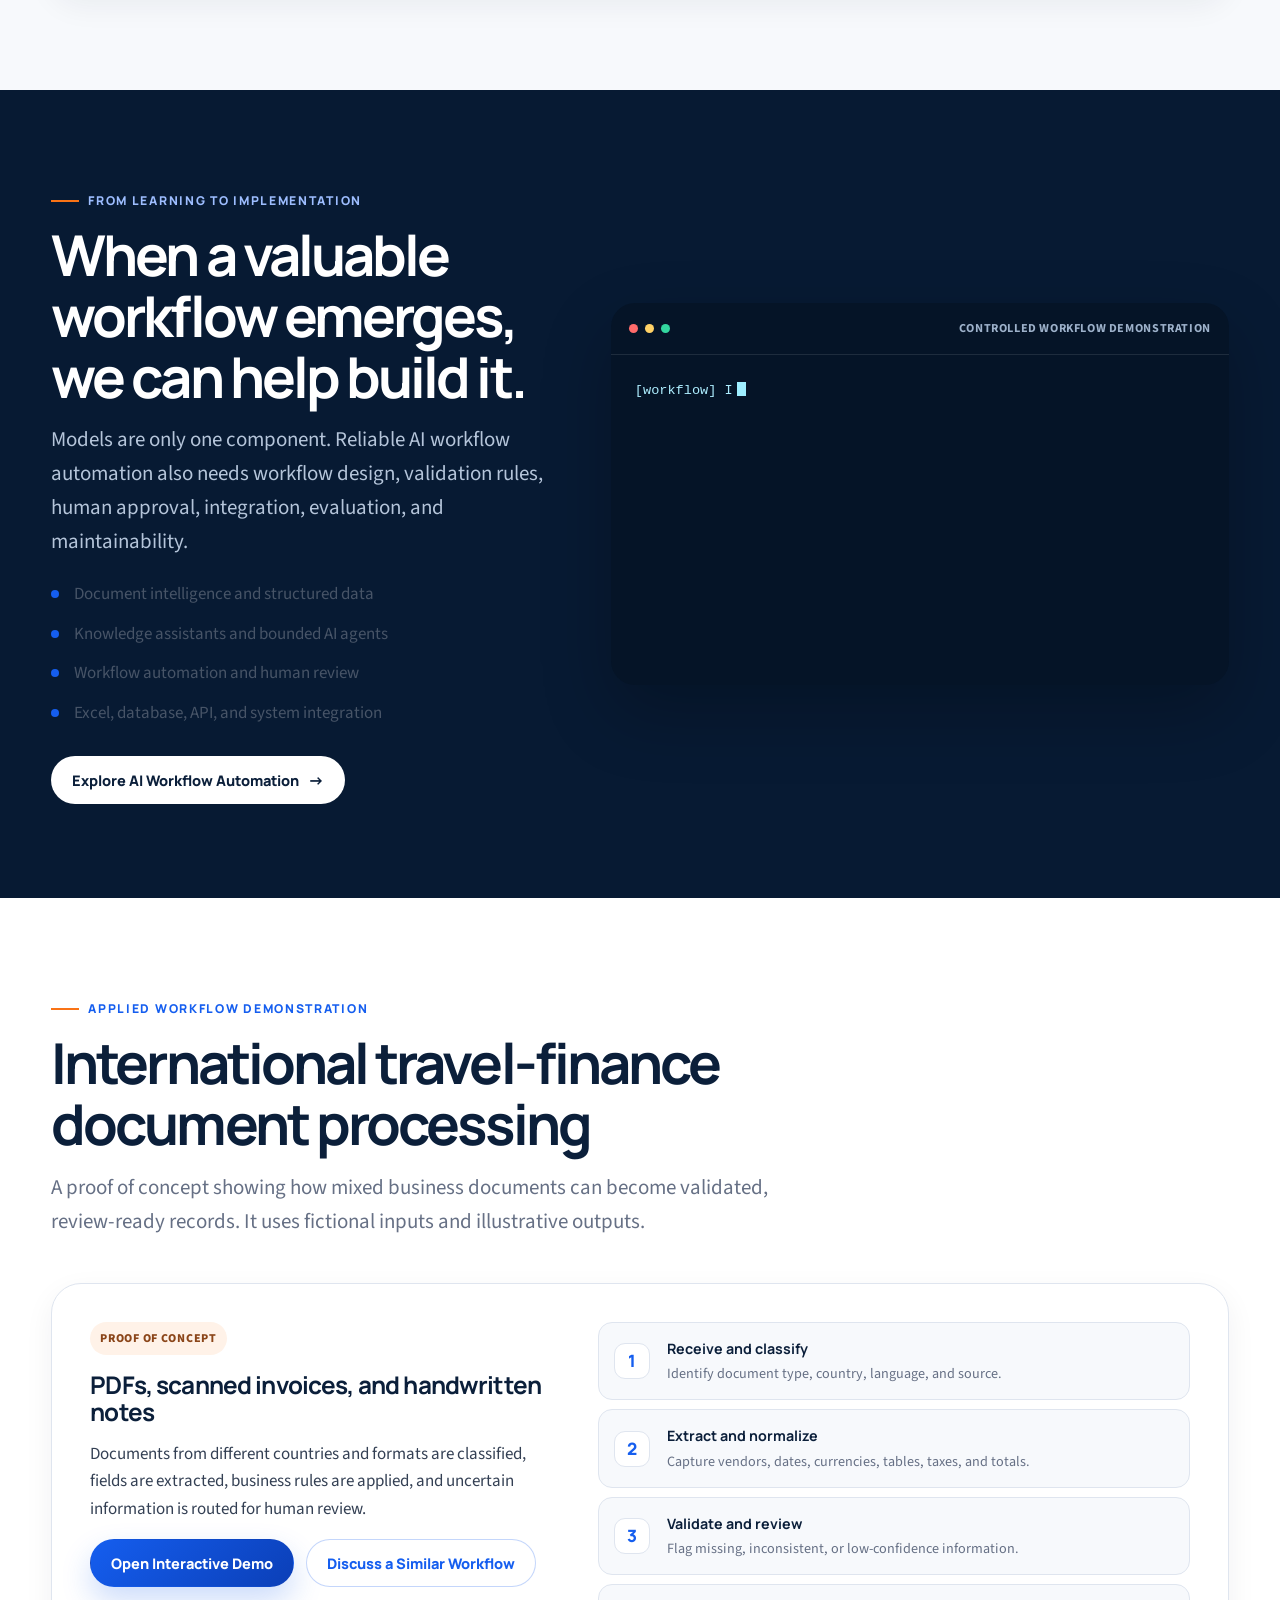
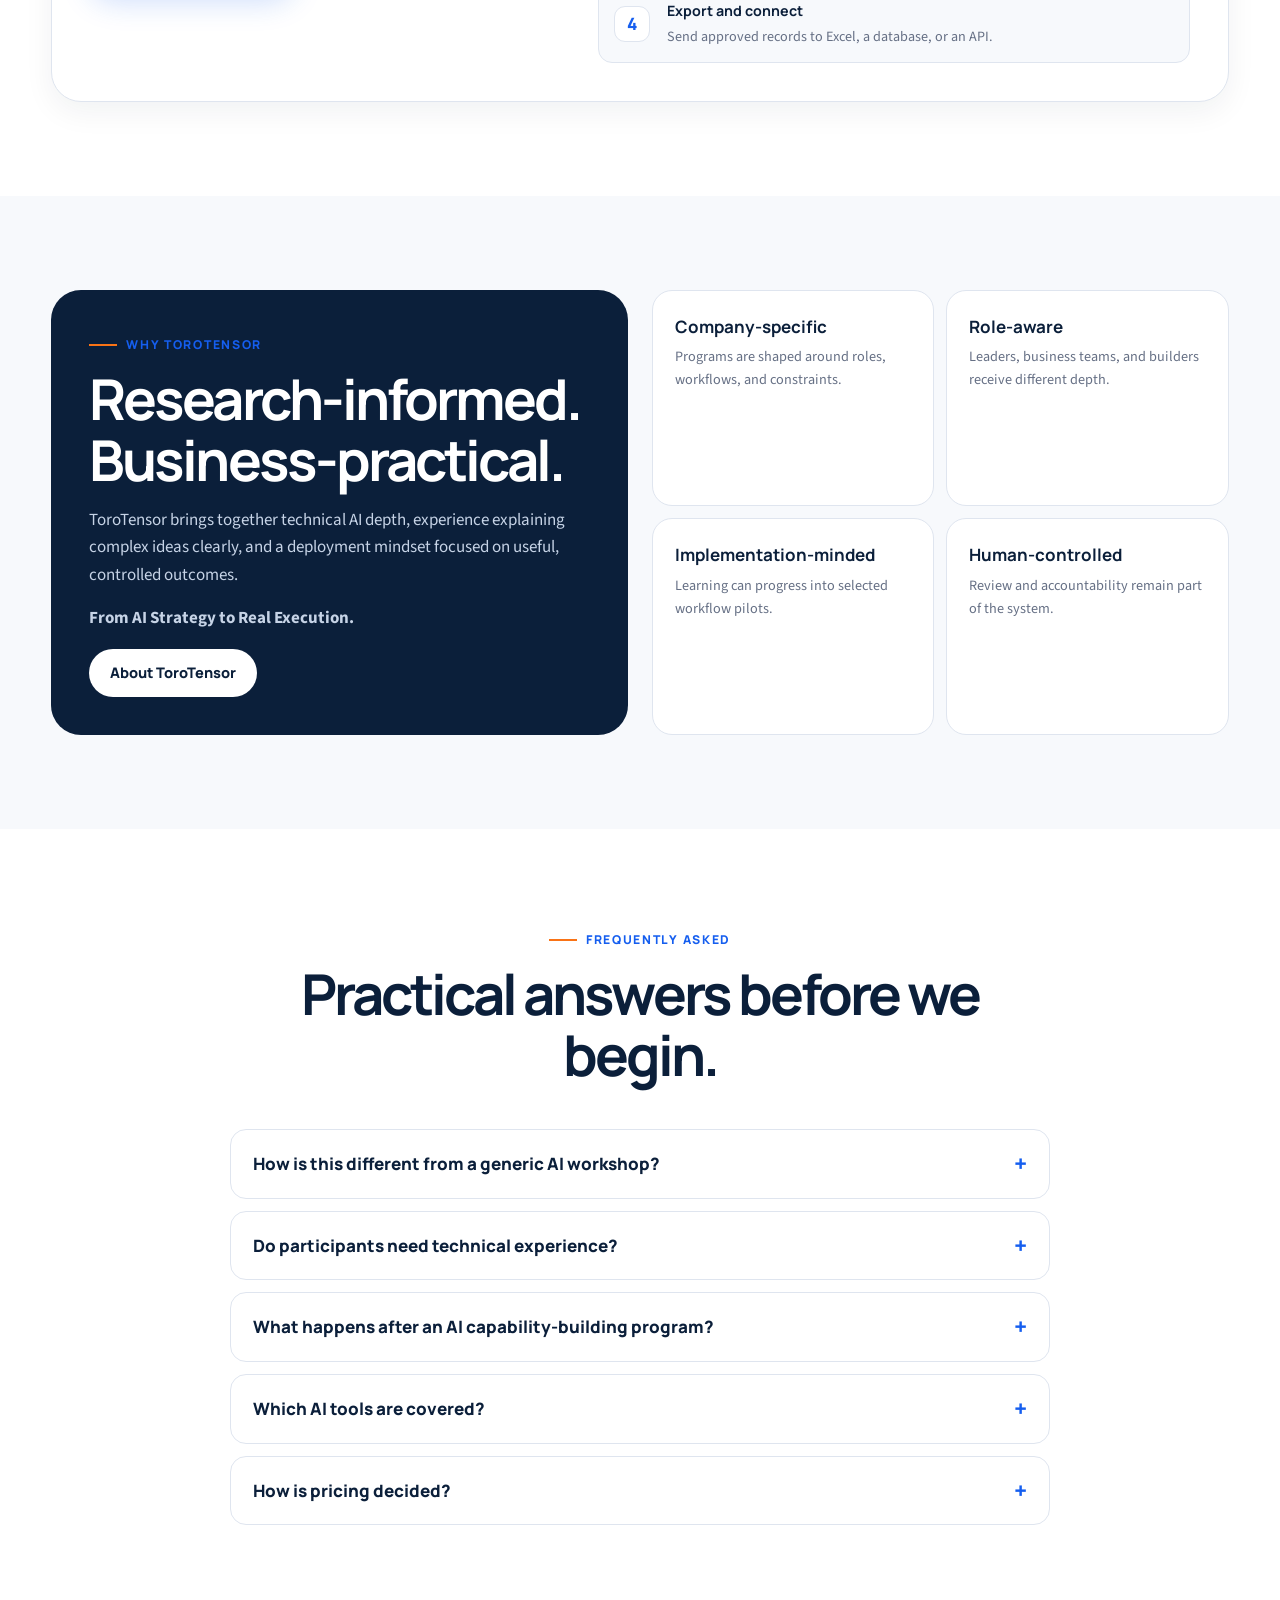
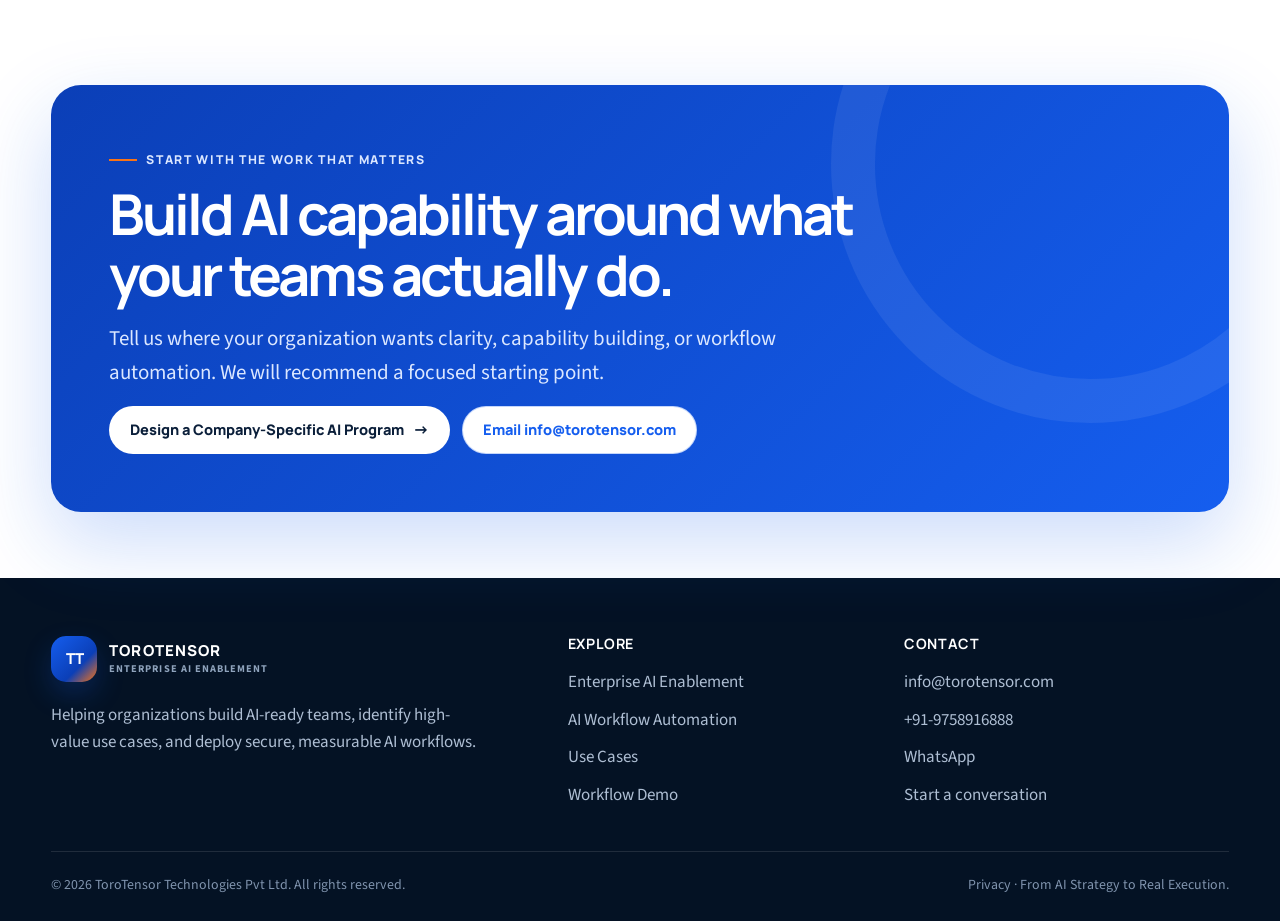
==== commit 870970b8: "Standardize enterprise AI terminology" ====
--- a/index.html
+++ b/index.html
@@ -3,13 +3,13 @@
 <head>
   <meta charset="utf-8">
   <meta name="viewport" content="width=device-width,initial-scale=1">
-  <title>ToroTensor | Corporate AI Enablement & Automation</title>
-  <meta name="description" content="ToroTensor helps organizations build practical AI capability in their teams and turn high-value workflows into controlled AI systems.">
+  <title>ToroTensor | Enterprise AI Enablement &amp; Workflow Automation</title>
+  <meta name="description" content="ToroTensor helps organizations move from AI experimentation to practical adoption through capability building, workflow automation, and applied AI solutions.">
   <link rel="canonical" href="https://torotensor.com/">
   <meta name="theme-color" content="#f7f9fc">
   <meta property="og:type" content="website">
-  <meta property="og:title" content="ToroTensor | From AI skills to working AI systems">
-  <meta property="og:description" content="Company-specific AI enablement, workflow discovery, and practical automation for business and technical teams.">
+  <meta property="og:title" content="ToroTensor | Enterprise AI Enablement">
+  <meta property="og:description" content="Helping organizations build AI-ready teams, identify high-value use cases, and deploy secure, measurable AI workflows.">
   <meta property="og:url" content="https://torotensor.com/">
   <meta property="og:image" content="https://torotensor.com/assets/og-image.png">
   <link rel="icon" href="assets/favicon.svg" type="image/svg+xml">
@@ -17,18 +17,18 @@
   <link rel="preconnect" href="https://fonts.gstatic.com" crossorigin>
   <link href="https://fonts.googleapis.com/css2?family=Manrope:wght@600;700;800&family=Source+Sans+3:wght@400;500;600;700&display=swap" rel="stylesheet">
   <link rel="stylesheet" href="assets/style.css">
-  <script type="application/ld+json">{"@context":"https://schema.org","@type":"Organization","name":"ToroTensor Technologies Pvt. Ltd.","url":"https://torotensor.com/","email":"info@torotensor.com","telephone":"+91-9758916888","description":"Applied AI enablement and automation for organizations."}</script>
+  <script type="application/ld+json">{"@context":"https://schema.org","@type":"Organization","name":"ToroTensor Technologies Pvt Ltd","url":"https://torotensor.com/","email":"info@torotensor.com","telephone":"+91-9758916888","description":"Enterprise AI Enablement through capability building, workflow automation, and applied AI solutions."}</script>
 </head>
 <body>
   <a class="skip-link" href="#main">Skip to main content</a>
   <header class="site-header">
     <div class="container header-inner">
-      <a class="brand" href="index.html" aria-label="ToroTensor home"><span class="brand-mark">TT</span><span class="brand-copy"><strong>TOROTENSOR</strong><small>Applied AI Enablement</small></span></a>
+      <a class="brand" href="index.html" aria-label="ToroTensor home"><span class="brand-mark">TT</span><span class="brand-copy"><strong>TOROTENSOR</strong><small>Enterprise AI Enablement</small></span></a>
       <button class="menu-toggle" type="button" aria-expanded="false" aria-controls="main-navigation">Menu</button>
       <nav class="main-nav" id="main-navigation" aria-label="Main navigation">
         <a href="index.html" aria-current="page">Home</a>
-        <a href="corporate-ai-enablement.html">AI Enablement</a>
-        <a href="automation-solutions.html">Automation</a>
+        <a href="corporate-ai-enablement.html">Enterprise AI Enablement</a>
+        <a href="automation-solutions.html">Workflow Automation</a>
         <a href="use-cases.html">Use Cases</a>
         <a href="about.html">About</a>
         <a class="btn btn-primary" href="contact.html">Design Your AI Program</a>
@@ -40,12 +40,12 @@
     <section class="hero">
       <div class="container hero-grid">
         <div class="hero-copy">
-          <p class="eyebrow">Company-specific AI enablement</p>
+          <p class="eyebrow">Enterprise AI Enablement</p>
           <h1>From AI skills to <span>working AI systems.</span></h1>
-          <p class="lead">ToroTensor helps organizations train teams around real business workflows, identify high-value AI opportunities, and implement practical automation—from everyday productivity to advanced document and agentic systems.</p>
+          <p class="lead">Helping organizations build AI-ready teams, identify high-value use cases, and deploy secure, measurable AI workflows.</p>
           <div class="hero-actions">
             <a class="btn btn-primary btn-arrow" href="contact.html?interest=enablement">Design Your AI Program</a>
-            <a class="btn btn-secondary" href="contact.html?interest=automation">Discuss an Automation Opportunity</a>
+            <a class="btn btn-secondary" href="contact.html?interest=automation">Discuss a Workflow Automation Opportunity</a>
           </div>
           <div class="trust-chips" aria-label="Engagement principles"><span>Role-specific</span><span>Hands-on</span><span>Workflow-led</span><span>Implementation-ready</span></div>
         </div>
@@ -58,7 +58,7 @@
             <article class="impact-stage"><span class="stage-number">04</span><span class="stage-copy"><b>Implement</b><small>Selected pilots with human control</small></span><span class="stage-status">Build</span></article>
             <article class="impact-stage"><span class="stage-number">05</span><span class="stage-copy"><b>Measure</b><small>Adoption, quality and next opportunities</small></span><span class="stage-status">Improve</span></article>
           </div>
-          <p class="map-note">Training becomes valuable when people can apply it to work that matters. Implementation becomes sustainable when teams understand and govern it.</p>
+          <p class="map-note">AI capability building becomes valuable when people can apply it to work that matters. Implementation becomes sustainable when teams understand and govern it.</p>
         </div>
       </div>
     </section>
@@ -83,7 +83,7 @@
         <div><p class="eyebrow">The adoption gap</p><h2>Access to AI is not the same as business value.</h2><p class="lead">Organizations often buy tools before teams know where, when, and how to use them. Generic workshops and isolated pilots rarely change the work on their own.</p></div>
         <div class="challenge-panel">
           <article class="challenge-row"><strong>Tools</strong><p>Employees have AI access, but usage remains inconsistent and difficult to govern.</p></article>
-          <article class="challenge-row"><strong>Training</strong><p>Sessions explain features, but may not produce repeatable role-specific workflows.</p></article>
+          <article class="challenge-row"><strong>AI Capability Building</strong><p>Sessions explain features, but may not produce repeatable role-specific workflows.</p></article>
           <article class="challenge-row"><strong>Pilots</strong><p>Technology is demonstrated without preparing the people, rules, and review process around it.</p></article>
           <article class="challenge-row"><strong>ToroTensor</strong><p>Connects capability building with workflow discovery and implementation support.</p></article>
         </div>
@@ -92,7 +92,7 @@
 
     <section class="section soft" id="programs">
       <div class="container">
-        <div class="section-head"><p class="eyebrow">Corporate AI enablement</p><h2>Different teams need different levels of AI capability.</h2><p class="lead">Each engagement is shaped around the organization’s roles, workflows, priorities, and risk boundaries—not a fixed generic syllabus.</p></div>
+        <div class="section-head"><p class="eyebrow">AI Capability Building</p><h2>Different teams need different levels of AI capability.</h2><p class="lead">Each engagement is shaped around the organization’s roles, workflows, priorities, and risk boundaries—not a fixed generic syllabus.</p></div>
         <div class="card-grid">
           <article class="program-card"><span class="card-index">01</span><span class="audience">Leaders & decision-makers</span><h3>Executive AI Readiness</h3><p>Build shared understanding of AI opportunities, trade-offs, governance, and investment priorities.</p><ul class="clean-list"><li>Opportunity and readiness assessment</li><li>Use-case prioritization</li><li>Responsible adoption principles</li><li>Actionable roadmap</li></ul><a class="text-link" href="corporate-ai-enablement.html#executive">Explore executive enablement →</a></article>
           <article class="program-card"><span class="card-index">02</span><span class="audience">Business functions</span><h3>AI for Business Teams</h3><p>Help teams apply AI to research, analysis, reporting, communication, and recurring departmental work.</p><ul class="clean-list"><li>Role-specific tools and workflows</li><li>Reusable prompting patterns</li><li>Hands-on business scenarios</li><li>Safe information handling</li></ul><a class="text-link" href="corporate-ai-enablement.html#business">Explore business-team programs →</a></article>
@@ -103,7 +103,7 @@
 
     <section class="section-sm">
       <div class="container briefing">
-        <div><p class="eyebrow">Low-friction starting point</p><h2>AI Readiness & Opportunity Briefing</h2><p>Begin with a focused conversation for leaders and selected teams. Map current adoption, identify meaningful workflow opportunities, and decide whether a workshop, discovery sprint, or implementation pilot is the right next step.</p><a class="btn btn-primary btn-arrow" href="contact.html?interest=briefing">Request a Briefing</a></div>
+        <div><p class="eyebrow">Low-friction starting point</p><h2>AI Readiness & Opportunity Briefing</h2><p>Begin with a focused conversation for leaders and selected teams. Map current adoption, identify meaningful workflow opportunities, and decide whether an AI capability-building program, discovery sprint, or implementation pilot is the right next step.</p><a class="btn btn-primary btn-arrow" href="contact.html?interest=briefing">Request a Briefing</a></div>
         <div class="briefing-steps"><div><b>Current state</b><span>Where AI is already being used</span></div><div><b>Opportunity map</b><span>Where value and risk are concentrated</span></div><div><b>Next engagement</b><span>A practical route, not a generic package</span></div></div>
       </div>
     </section>
@@ -124,7 +124,7 @@
 
     <section class="section soft">
       <div class="container" data-tabs>
-        <div class="section-head"><p class="eyebrow">Department-specific scenarios</p><h2>Start with the work—not the AI buzzword.</h2><p class="lead">Training and automation become relevant when they address the decisions, documents, and recurring tasks of a particular team.</p></div>
+        <div class="section-head"><p class="eyebrow">Department-specific scenarios</p><h2>Start with the work—not the AI buzzword.</h2><p class="lead">AI capability building and workflow automation become relevant when they address the decisions, documents, and recurring tasks of a particular team.</p></div>
         <div class="tabs" role="tablist" aria-label="Department use cases">
           <button class="tab-button" type="button" role="tab" aria-selected="true" aria-controls="finance-panel">Finance</button>
           <button class="tab-button" type="button" role="tab" aria-selected="false" aria-controls="hr-panel">HR</button>
@@ -140,7 +140,7 @@
 
     <section class="section navy">
       <div class="container bridge-grid">
-        <div><p class="eyebrow">From learning to implementation</p><h2>When a valuable workflow emerges, we can help build it.</h2><p class="lead">Models are only one component. Reliable business automation also needs workflow design, validation rules, human approval, integration, evaluation, and maintainability.</p><ul class="clean-list"><li>Document intelligence and structured data</li><li>Knowledge assistants and bounded AI agents</li><li>Workflow automation and human review</li><li>Excel, database, API, and system integration</li></ul><a class="btn btn-light btn-arrow" href="automation-solutions.html">Explore Automation Solutions</a></div>
+        <div><p class="eyebrow">From learning to implementation</p><h2>When a valuable workflow emerges, we can help build it.</h2><p class="lead">Models are only one component. Reliable AI workflow automation also needs workflow design, validation rules, human approval, integration, evaluation, and maintainability.</p><ul class="clean-list"><li>Document intelligence and structured data</li><li>Knowledge assistants and bounded AI agents</li><li>Workflow automation and human review</li><li>Excel, database, API, and system integration</li></ul><a class="btn btn-light btn-arrow" href="automation-solutions.html">Explore AI Workflow Automation</a></div>
         <div class="automation-console" aria-label="Document workflow demonstration"><div class="console-bar"><span class="console-dots"><i></i><i></i><i></i></span><span>Controlled workflow demonstration</span></div><pre class="terminal typing" data-terminal="homepage"></pre></div>
       </div>
     </section>
@@ -168,24 +168,24 @@
         <div class="faq-list">
           <details><summary>How is this different from a generic AI workshop?</summary><p>We begin with your teams, workflows, goals, and constraints. Exercises and recommended next steps are designed around where AI may realistically support your organization.</p></details>
           <details><summary>Do participants need technical experience?</summary><p>No for business-team programs. Technical tracks are designed separately for developers, data professionals, product teams, and advanced users.</p></details>
-          <details><summary>What happens after training?</summary><p>The engagement can conclude with reusable workflows and an opportunity roadmap, or continue into a discovery sprint or selected implementation pilot.</p></details>
+          <details><summary>What happens after an AI capability-building program?</summary><p>The engagement can conclude with reusable workflows and an opportunity roadmap, or continue into a discovery sprint or selected implementation pilot.</p></details>
           <details><summary>Which AI tools are covered?</summary><p>Tool selection depends on the organization’s approved environment and goals. The emphasis is on transferable methods, responsible use, and workflow design rather than one vendor.</p></details>
           <details><summary>How is pricing decided?</summary><p>Pricing is tailored after understanding the audience, scope, customization, delivery requirements, and any implementation component.</p></details>
         </div>
       </div>
     </section>
 
-    <section class="section-sm"><div class="container cta-band"><div class="cta-content"><p class="eyebrow">Start with the work that matters</p><h2>Build AI capability around what your teams actually do.</h2><p class="lead">Tell us where your organization wants clarity, adoption, or automation. We will recommend a focused starting point.</p><div class="button-row"><a class="btn btn-light btn-arrow" href="contact.html">Design a Company-Specific AI Program</a><a class="btn btn-secondary" href="mailto:info@torotensor.com">Email info@torotensor.com</a></div></div></div></section>
+    <section class="section-sm"><div class="container cta-band"><div class="cta-content"><p class="eyebrow">Start with the work that matters</p><h2>Build AI capability around what your teams actually do.</h2><p class="lead">Tell us where your organization wants clarity, capability building, or workflow automation. We will recommend a focused starting point.</p><div class="button-row"><a class="btn btn-light btn-arrow" href="contact.html">Design a Company-Specific AI Program</a><a class="btn btn-secondary" href="mailto:info@torotensor.com">Email info@torotensor.com</a></div></div></div></section>
   </main>
 
   <footer class="site-footer">
     <div class="container">
       <div class="footer-grid">
-        <div class="footer-brand"><a class="brand" href="index.html"><span class="brand-mark">TT</span><span class="brand-copy"><strong>TOROTENSOR</strong><small>Applied AI Enablement</small></span></a><p class="footer-note">Helping organizations build practical AI capability and turn selected workflows into working systems.</p></div>
-        <div class="footer-col"><h3>Explore</h3><div class="footer-links"><a href="corporate-ai-enablement.html">Corporate AI Enablement</a><a href="automation-solutions.html">Automation Solutions</a><a href="use-cases.html">Use Cases</a><a href="demo/index.html">Workflow Demo</a></div></div>
+        <div class="footer-brand"><a class="brand" href="index.html"><span class="brand-mark">TT</span><span class="brand-copy"><strong>TOROTENSOR</strong><small>Enterprise AI Enablement</small></span></a><p class="footer-note">Helping organizations build AI-ready teams, identify high-value use cases, and deploy secure, measurable AI workflows.</p></div>
+        <div class="footer-col"><h3>Explore</h3><div class="footer-links"><a href="corporate-ai-enablement.html">Enterprise AI Enablement</a><a href="automation-solutions.html">AI Workflow Automation</a><a href="use-cases.html">Use Cases</a><a href="demo/index.html">Workflow Demo</a></div></div>
         <div class="footer-col"><h3>Contact</h3><div class="footer-links"><a href="mailto:info@torotensor.com">info@torotensor.com</a><a href="tel:+919758916888">+91-9758916888</a><a href="https://wa.me/919758916888">WhatsApp</a><a href="contact.html">Start a conversation</a></div></div>
       </div>
-      <div class="footer-bottom"><span>© <span data-year></span> ToroTensor Technologies Pvt. Ltd. All rights reserved.</span><span><a href="privacy.html">Privacy</a> · From AI Strategy to Real Execution.</span></div>
+      <div class="footer-bottom"><span>© <span data-year></span> ToroTensor Technologies Pvt Ltd. All rights reserved.</span><span><a href="privacy.html">Privacy</a> · From AI Strategy to Real Execution.</span></div>
     </div>
   </footer>
   <script src="assets/script.js" defer></script>
--- a/assets/style.css
+++ b/assets/style.css
@@ -19,4 +19,10 @@
 .contact-grid{display:grid;grid-template-columns:.8fr 1.2fr;gap:52px;align-items:start}.contact-options{display:grid;gap:12px;margin-top:25px}.contact-option{display:grid;grid-template-columns:42px 1fr;gap:14px;align-items:center;padding:16px;border:1px solid var(--line);border-radius:15px;background:#fff}.contact-option>span{width:42px;height:42px;display:grid;place-items:center;border-radius:12px;color:var(--blue);background:var(--blue-soft);font-family:var(--display);font-weight:900}.contact-option b{display:block;color:var(--ink);font-family:var(--display)}.contact-option small{color:var(--muted)}.form-card{padding:34px;border:1px solid var(--line);border-radius:var(--rl);background:#fff;box-shadow:var(--shadow)}.form-grid{display:grid;grid-template-columns:repeat(2,1fr);gap:16px}.field{display:grid;gap:7px}.field.full{grid-column:1/-1}.field label,.consent label{color:#344054;font-weight:700}.field input,.field select,.field textarea{width:100%;min-height:48px;padding:11px 13px;border:1px solid #cbd5e1;border-radius:12px;background:#fff;color:var(--ink);outline:0}.field textarea{min-height:130px;resize:vertical}.field input:focus,.field select:focus,.field textarea:focus{border-color:var(--blue);box-shadow:0 0 0 4px rgba(21,94,239,.1)}.consent{grid-column:1/-1;display:flex;gap:10px;align-items:flex-start}.consent input{width:18px;height:18px;margin-top:4px}.form-status{display:none;grid-column:1/-1;padding:14px;border-radius:12px;background:var(--blue-soft);color:var(--blue2)}.form-status.visible{display:block}.form-note{grid-column:1/-1;color:var(--muted);font-size:.85rem}.hp-field{position:absolute!important;left:-9999px!important;opacity:0!important;pointer-events:none!important}.next-steps{margin-top:28px;padding:24px;border:1px solid var(--line);border-radius:var(--r);background:var(--soft)}.numbered-list{counter-reset:item;display:grid;gap:13px;margin:18px 0 0;padding:0;list-style:none}.numbered-list li{counter-increment:item;display:grid;grid-template-columns:30px 1fr;gap:10px}.numbered-list li:before{content:counter(item);width:28px;height:28px;display:grid;place-items:center;border:1px solid var(--line);border-radius:50%;color:var(--blue);background:#fff;font-weight:800}.privacy-content h2{margin-top:42px;font-size:1.63rem}.privacy-content a{color:var(--blue);text-decoration:underline;text-underline-offset:3px}
 .site-footer{padding:58px 0 24px;background:#041224;color:#aebed3}.footer-grid{display:grid;grid-template-columns:1.3fr .8fr .9fr;gap:48px}.footer-brand .brand-copy strong{color:#fff}.footer-brand .brand-copy small{color:#8fa3bc}.footer-note{max-width:430px;margin-top:20px}.footer-col h3{margin-bottom:18px;color:#fff;font-size:.89rem;letter-spacing:.04em;text-transform:uppercase}.footer-links{display:grid;gap:10px}.footer-links a:hover{color:#fff}.footer-bottom{display:flex;justify-content:space-between;gap:18px;flex-wrap:wrap;margin-top:42px;padding-top:22px;border-top:1px solid rgba(255,255,255,.11);color:#8094ae;font-size:.87rem}
 .demo-shell{min-height:100vh;background:var(--soft)}.demo-header{padding:18px 0;border-bottom:1px solid var(--line);background:#fff}.demo-header-inner{display:flex;align-items:center;justify-content:space-between;gap:18px}.demo-main{padding:52px 0 84px}.demo-intro{display:grid;grid-template-columns:1fr .7fr;gap:48px;align-items:end;margin-bottom:30px}.demo-disclaimer{padding:17px 18px;border:1px solid #ffd5bb;border-radius:14px;background:#fff7f1;color:#7d3d15;font-size:.89rem}.scenario-buttons{display:flex;flex-wrap:wrap;gap:9px;margin-bottom:18px}.demo-workspace{display:grid;grid-template-columns:.78fr 1.22fr;gap:18px}.demo-input,.demo-output{padding:26px;border:1px solid var(--line);border-radius:var(--r);background:#fff;box-shadow:var(--shadow-sm)}.document-preview{min-height:410px;padding:24px;border:1px solid #e9e1d6;border-radius:15px;background:#f8f5ef;color:#3f3b35;font:500 .83rem/1.55 ui-monospace,SFMono-Regular,Menlo,monospace;white-space:pre-wrap}.demo-fields{display:grid;grid-template-columns:1fr 1fr;gap:10px;margin:18px 0}.demo-field{padding:14px;border:1px solid var(--line);border-radius:13px;background:var(--soft)}.demo-field span{display:block;color:var(--muted);font-size:.71rem;font-weight:800;letter-spacing:.06em;text-transform:uppercase}.demo-field b{color:var(--ink)}.review-box{padding:16px;border-left:3px solid var(--orange);background:#fff7f1;color:#74401f}
+.about-focus-card{position:relative;overflow:hidden;padding:38px;border-radius:var(--rl);background:linear-gradient(145deg,var(--ink),var(--ink2));color:#c6d3e6}.about-focus-card h2{color:#fff;font-size:clamp(1.8rem,3.2vw,2.75rem)}.about-focus-card p{position:relative;z-index:1}.about-focus-card:after{content:"TT";position:absolute;right:-20px;bottom:-70px;color:rgba(255,255,255,.05);font:900 12rem/1 var(--display);letter-spacing:-.12em}
+.leadership-advisors{scroll-margin-top:78px}.leadership-intro{margin-bottom:54px}.profile-subsection{display:grid;gap:22px}.advisors-subsection{margin-top:64px;padding-top:52px;border-top:1px solid var(--line)}.profile-subsection-head{display:flex;align-items:flex-start;gap:15px}.profile-subsection-head h3{margin:3px 0 0;font-size:clamp(1.55rem,2.5vw,2.15rem)}.profile-subsection-index{width:42px;height:42px;display:grid;place-items:center;flex:0 0 auto;border-radius:13px;color:var(--blue);background:var(--blue-soft);font:900 .76rem/1 var(--display)}.profile-kicker{margin:0;color:var(--blue);font:800 .72rem/1.1 var(--display);letter-spacing:.13em;text-transform:uppercase}.leadership-profile,.advisor-profile{overflow:hidden;border:1px solid var(--line);border-radius:var(--rl);background:#fff;box-shadow:var(--shadow-sm)}.leadership-profile{display:grid;grid-template-columns:minmax(300px,.72fr) 1.28fr;min-height:520px;border-color:#cad8f3;box-shadow:var(--shadow)}.advisor-grid{display:grid;grid-template-columns:repeat(3,minmax(0,1fr));gap:20px}.advisor-profile{display:flex;min-width:0;flex-direction:column}.profile-photo-wrap{position:relative;overflow:hidden;margin:0;aspect-ratio:1/1;background:linear-gradient(135deg,#dfe8f8,#f6f8fc)}.leadership-photo{align-self:center;min-height:0;margin:28px;border-radius:20px}.profile-photo{width:100%;height:100%;object-fit:cover}.profile-photo-tarun{object-position:center 38%}.profile-photo-deepak{object-position:center 43%}.profile-photo-sukrit{object-position:center 38%}.profile-photo-vikas{object-position:center 26%}.profile-photo-sarang{object-position:center 30%}.profile-photo-sumit{object-position:center 34%}.profile-photo-amrita{object-position:center 25%}.profile-content{display:flex;min-width:0;flex:1;flex-direction:column;padding:30px}.leadership-profile .profile-content{justify-content:center;padding:44px}.profile-designation{display:inline-flex;align-self:flex-start;margin-bottom:13px;padding:6px 10px;border-radius:999px;color:var(--blue);background:var(--blue-soft);font:800 .69rem/1 var(--display);letter-spacing:.1em;text-transform:uppercase}.profile-name{margin-bottom:5px;font-size:clamp(1.55rem,2.6vw,2.25rem);letter-spacing:-.04em}.profile-role{margin-bottom:14px;color:var(--ink2);font-weight:700}.credential-line{margin-bottom:18px;padding:13px 0;border-block:1px solid var(--line);color:#344054;font:700 .88rem/1.55 var(--display)}.profile-bio{margin-bottom:23px;color:var(--muted);font-size:.98rem;line-height:1.65}.expertise-tags{display:flex;gap:8px;flex-wrap:wrap;margin:auto 0 0;padding:0;list-style:none}.expertise-tags li{padding:7px 10px;border:1px solid #d5e0f4;border-radius:999px;color:#31527e;background:#f8fbff;font-size:.74rem;font-weight:800;line-height:1.2}.advisor-profile .profile-name{font-size:1.65rem}.advisor-profile .profile-bio{font-size:.94rem}
+@media(max-width:880px){.leadership-profile{grid-template-columns:.72fr 1.28fr;min-height:0}.leadership-profile .profile-content{padding:30px}.leadership-photo{min-height:0;margin:20px;aspect-ratio:1/1}.advisor-grid{grid-template-columns:repeat(2,minmax(0,1fr))}.advisor-profile .profile-photo-wrap{aspect-ratio:1/1}.advisor-profile .profile-content{padding:24px}}
+@media(max-width:700px){.leadership-profile{grid-template-columns:1fr}.leadership-photo{aspect-ratio:1/1;min-height:0}.advisor-grid{grid-template-columns:1fr}.advisor-profile .profile-photo-wrap{aspect-ratio:1/1}.advisors-subsection{margin-top:48px;padding-top:40px}}
+@media(max-width:620px){.about-focus-card,.leadership-profile,.advisor-profile{border-radius:20px}.about-focus-card,.leadership-profile .profile-content,.advisor-profile .profile-content{padding:23px}.profile-subsection-head{gap:11px}.profile-subsection-index{width:36px;height:36px;border-radius:11px}.profile-name,.advisor-profile .profile-name{font-size:1.5rem}.credential-line{font-size:.82rem}.profile-bio,.advisor-profile .profile-bio{font-size:.94rem}.leadership-photo,.advisor-profile .profile-photo-wrap{aspect-ratio:1/1}.leadership-intro{margin-bottom:42px}}
+.advisor-domain{margin:0 0 14px;color:var(--blue);font:800 .84rem/1.4 var(--display);letter-spacing:.025em}
 :focus-visible{outline:3px solid rgba(21,94,239,.45);outline-offset:3px}@media(max-width:1080px){.main-nav{gap:15px}.main-nav .btn{display:none}.process-grid{grid-template-columns:repeat(3,1fr)}.process-step:nth-child(3):after{display:none}.card-grid.four{grid-template-columns:repeat(2,1fr)}}@media(max-width:880px){.section{padding:76px 0}.menu-toggle{display:inline-flex;align-items:center;justify-content:center}.main-nav{display:none;position:fixed;inset:79px 0 auto;max-height:calc(100vh - 79px);overflow:auto;padding:22px 4% 30px;background:#fff;border-bottom:1px solid var(--line);box-shadow:var(--shadow);flex-direction:column;align-items:stretch}.main-nav.open{display:flex}.main-nav>a:not(.btn){padding:12px 2px}.main-nav>a:not(.btn):after{display:none}.main-nav .btn{display:inline-flex;margin-top:8px}.hero-grid,.challenge-grid,.bridge-grid,.case-card,.credibility-grid,.detail-grid,.about-grid,.contact-grid,.demo-intro,.demo-workspace,.briefing{grid-template-columns:1fr}.hero{padding-top:72px}.impact-map{min-height:auto}.challenge-panel{padding-left:0;border-left:0}.card-grid,.usecase-grid,.principles{grid-template-columns:1fr}.program-card{min-height:auto}.process-grid{grid-template-columns:repeat(2,1fr)}.process-step:nth-child(3):after{display:block}.process-step:nth-child(even):after{display:none}.usecase-panel{grid-template-columns:1fr}.inner-hero-grid{grid-template-columns:1fr;gap:28px}.inner-summary{padding-left:20px}.sticky-copy{position:static}.footer-grid{grid-template-columns:1fr 1fr}.footer-brand{grid-column:1/-1}}@media(max-width:620px){body{font-size:16px}h1{font-size:clamp(2.72rem,15vw,4rem)}h2{font-size:clamp(2rem,10vw,3rem)}.brand-copy small{display:none}.hero,.inner-hero{padding-top:58px}.hero-actions,.button-row{align-items:stretch;flex-direction:column}.hero-actions .btn,.button-row .btn{width:100%}.ecosystem-heading{align-items:flex-start;flex-direction:column;gap:6px}.ecosystem-heading span{font-size:.69rem}.ecosystem-item{min-height:45px;padding:9px 15px;font-size:.82rem}.ecosystem-note{text-align:left}.impact-map,.program-card,.content-card,.use-card,.principle-card,.form-card,.cta-band,.case-card,.usecase-panel,.founder-card,.credibility-main,.briefing{padding:23px;border-radius:20px}.impact-stage{grid-template-columns:38px 1fr}.stage-status{grid-column:2}.challenge-row{grid-template-columns:1fr;gap:7px}.card-grid.two,.card-grid.four,.capability-grid,.deliverables,.credibility-points,.comparison,.usecase-flow,.form-grid,.demo-fields,.briefing-steps{grid-template-columns:1fr}.process-grid{grid-template-columns:1fr}.process-step:after{display:none!important}.field.full,.consent,.form-status,.form-note{grid-column:auto}.track-top,.demo-header-inner{align-items:flex-start;flex-direction:column}.footer-grid{grid-template-columns:1fr}.footer-brand{grid-column:auto}.terminal{min-height:370px;font-size:.78rem}}@media(prefers-reduced-motion:reduce){html{scroll-behavior:auto}*,*:before,*:after{animation-duration:.01ms!important;animation-iteration-count:1!important;transition-duration:.01ms!important}.ecosystem-marquee{overflow-x:auto;-webkit-mask-image:none;mask-image:none}.ecosystem-track{animation:none!important;transform:none!important}}
